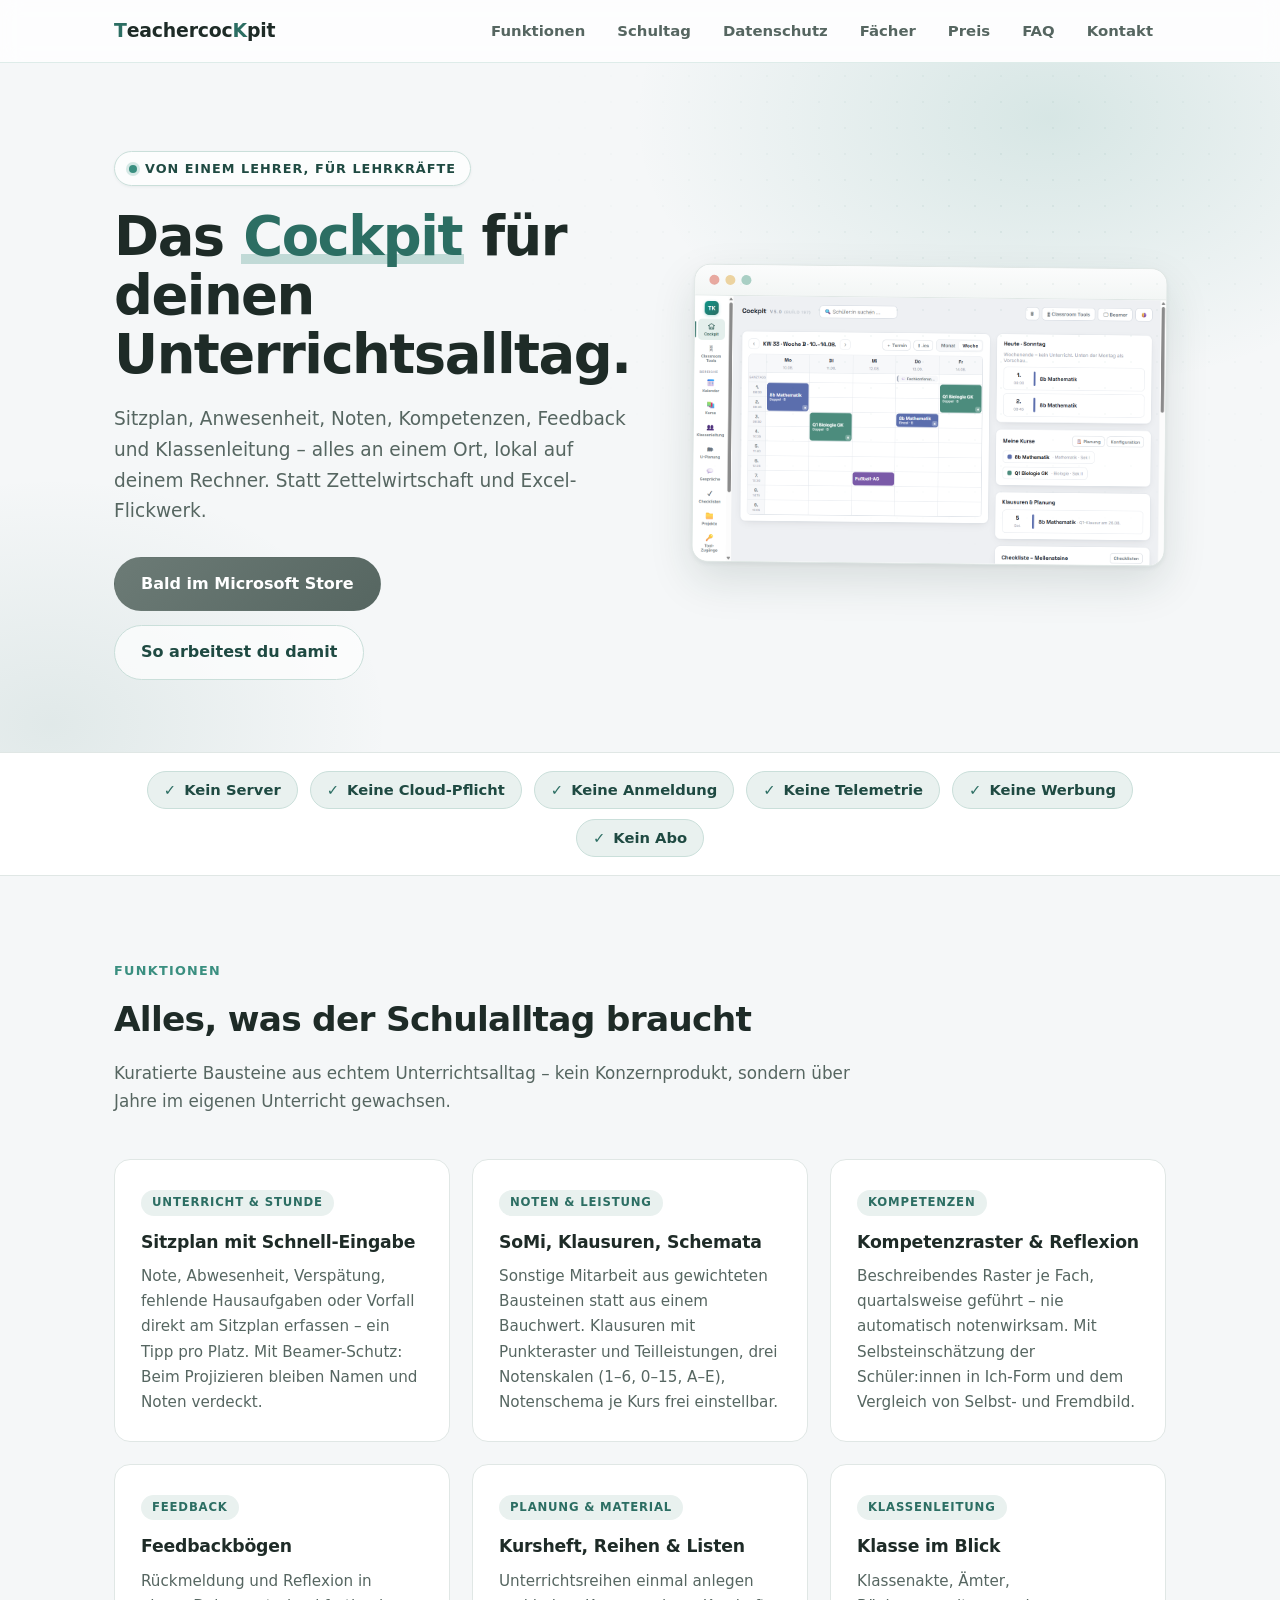
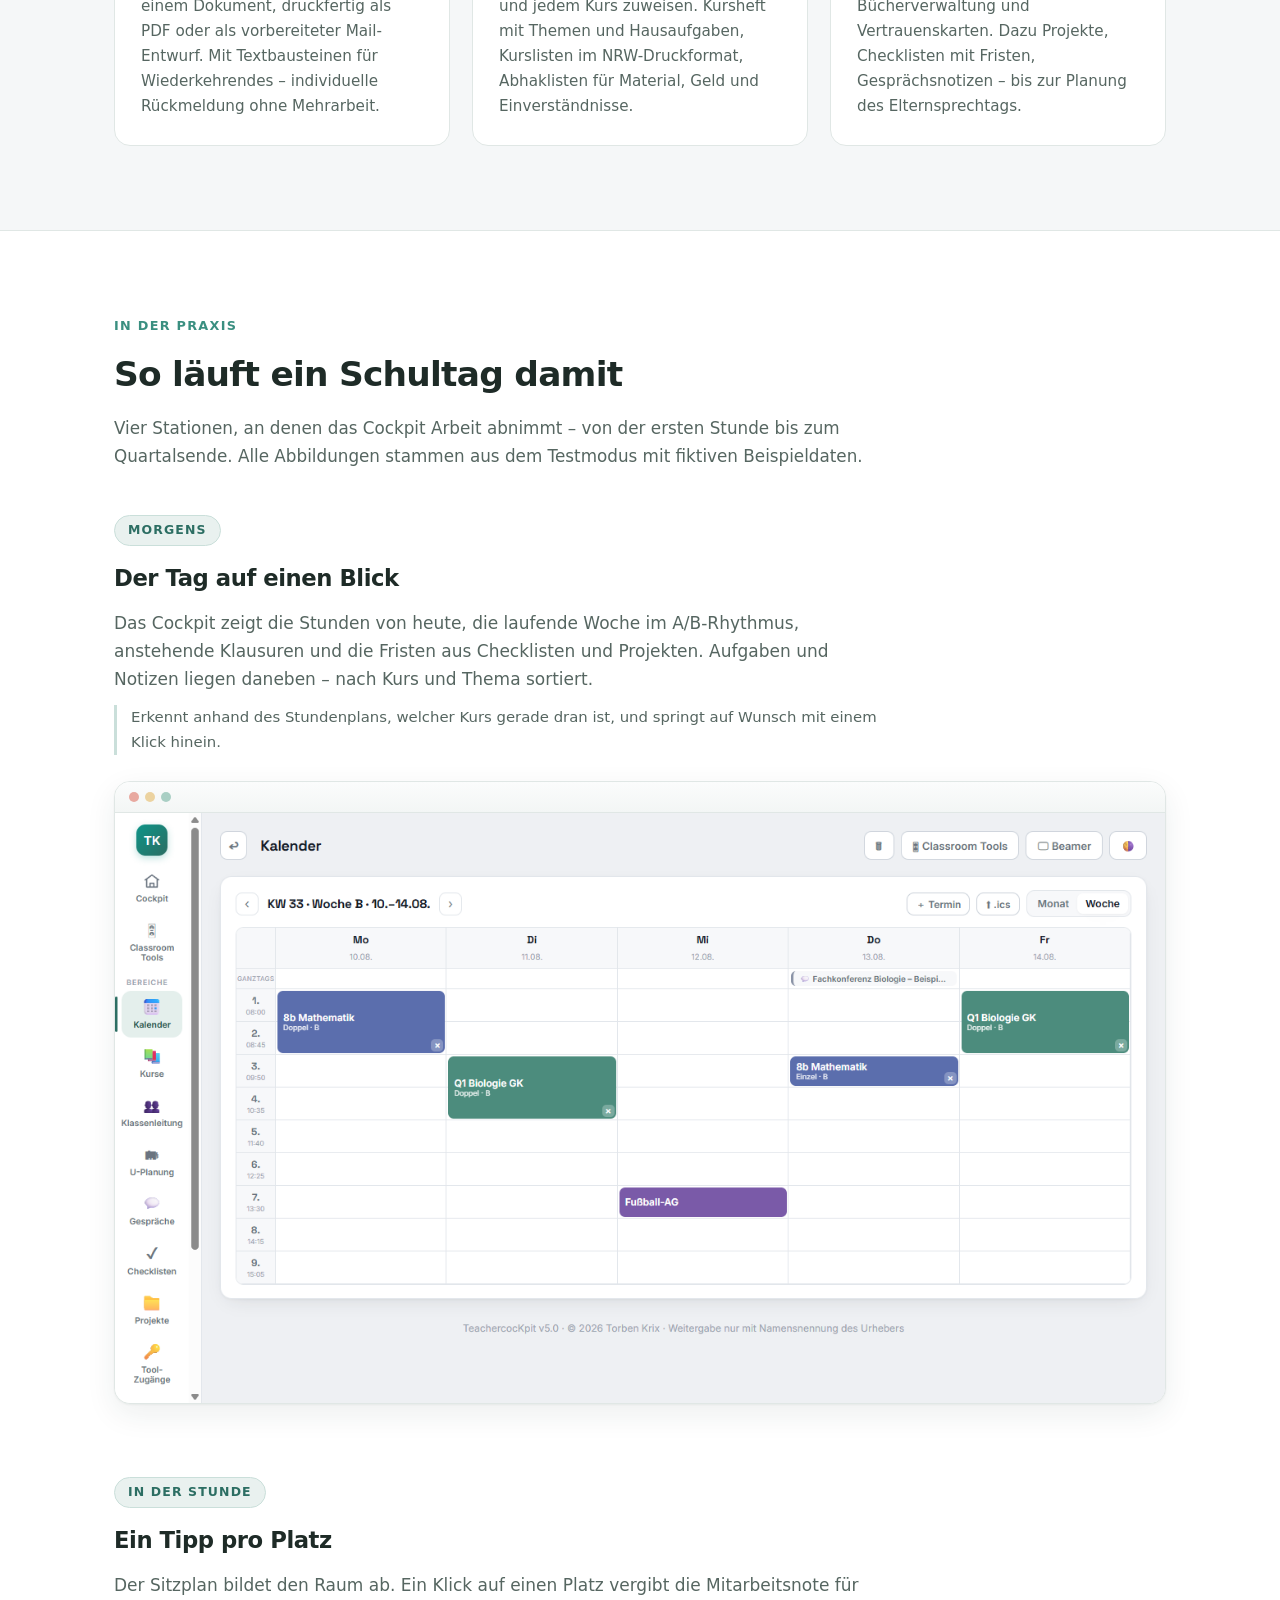
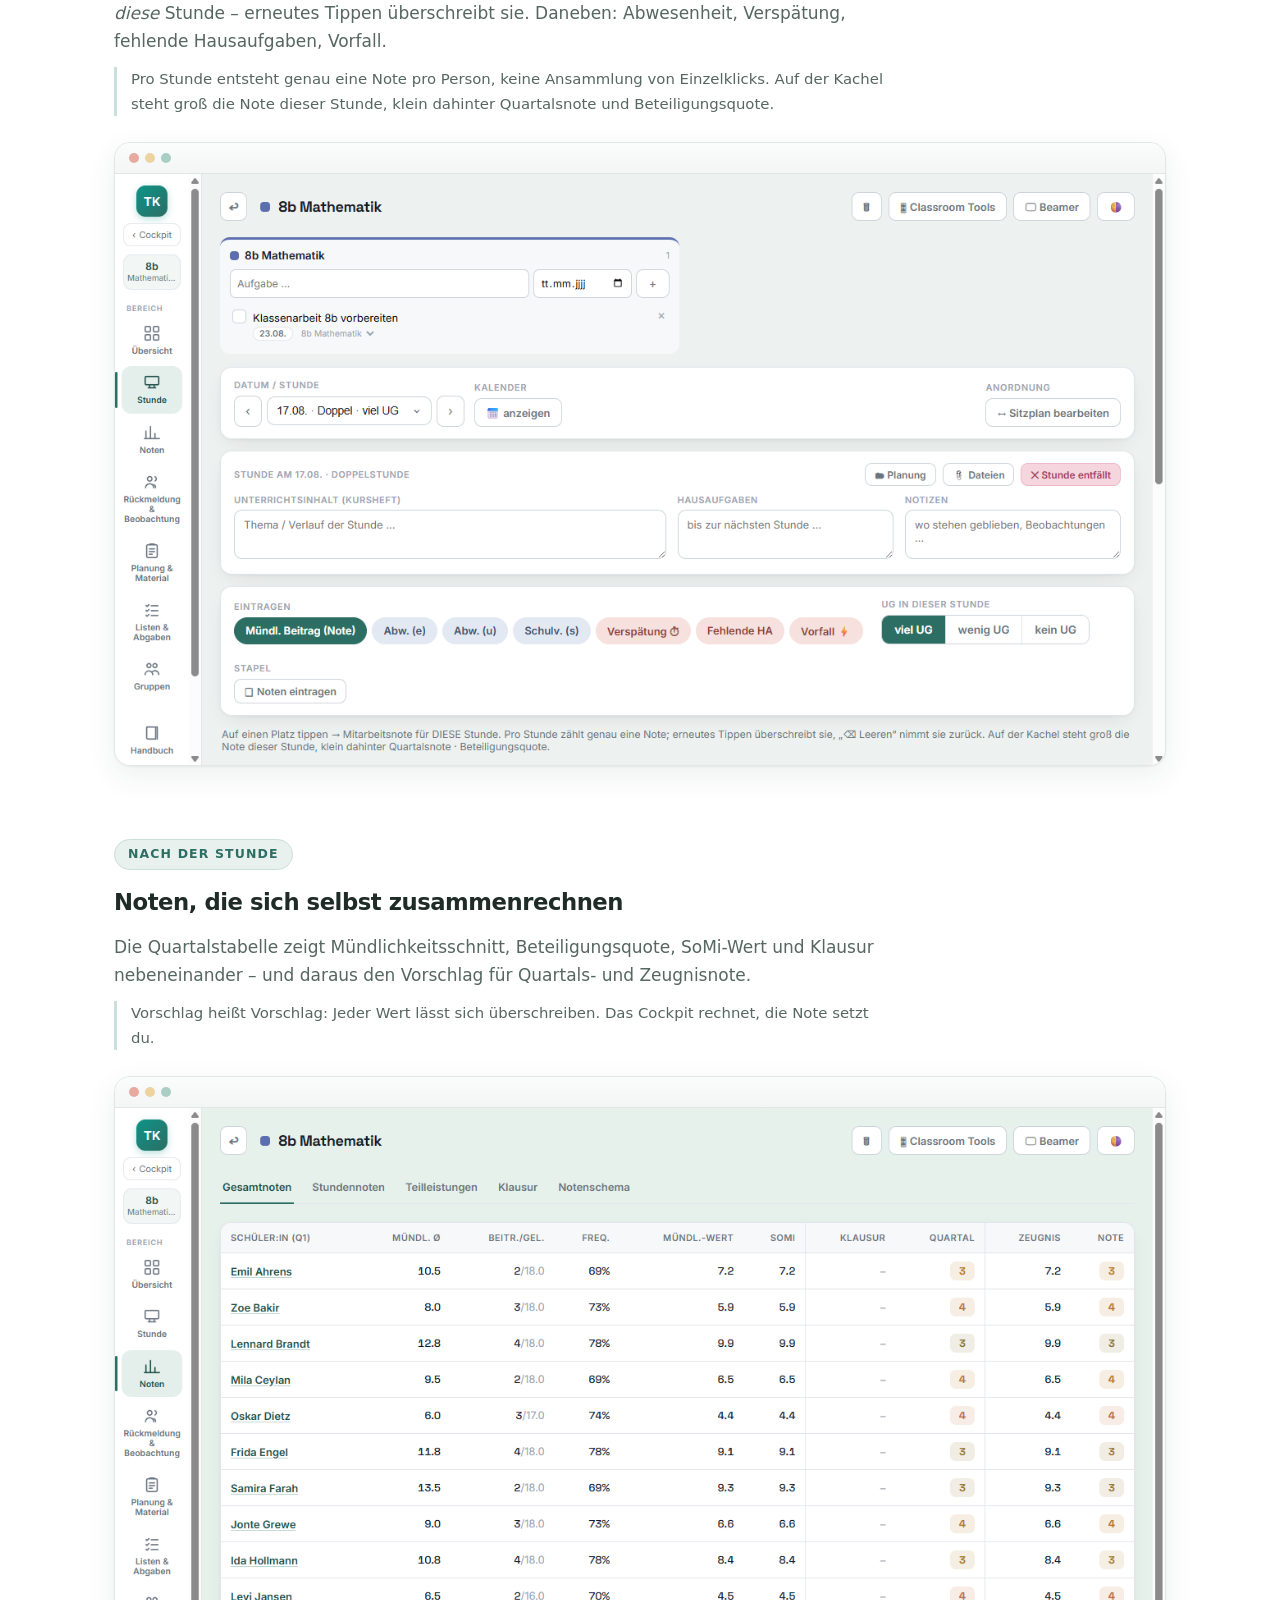
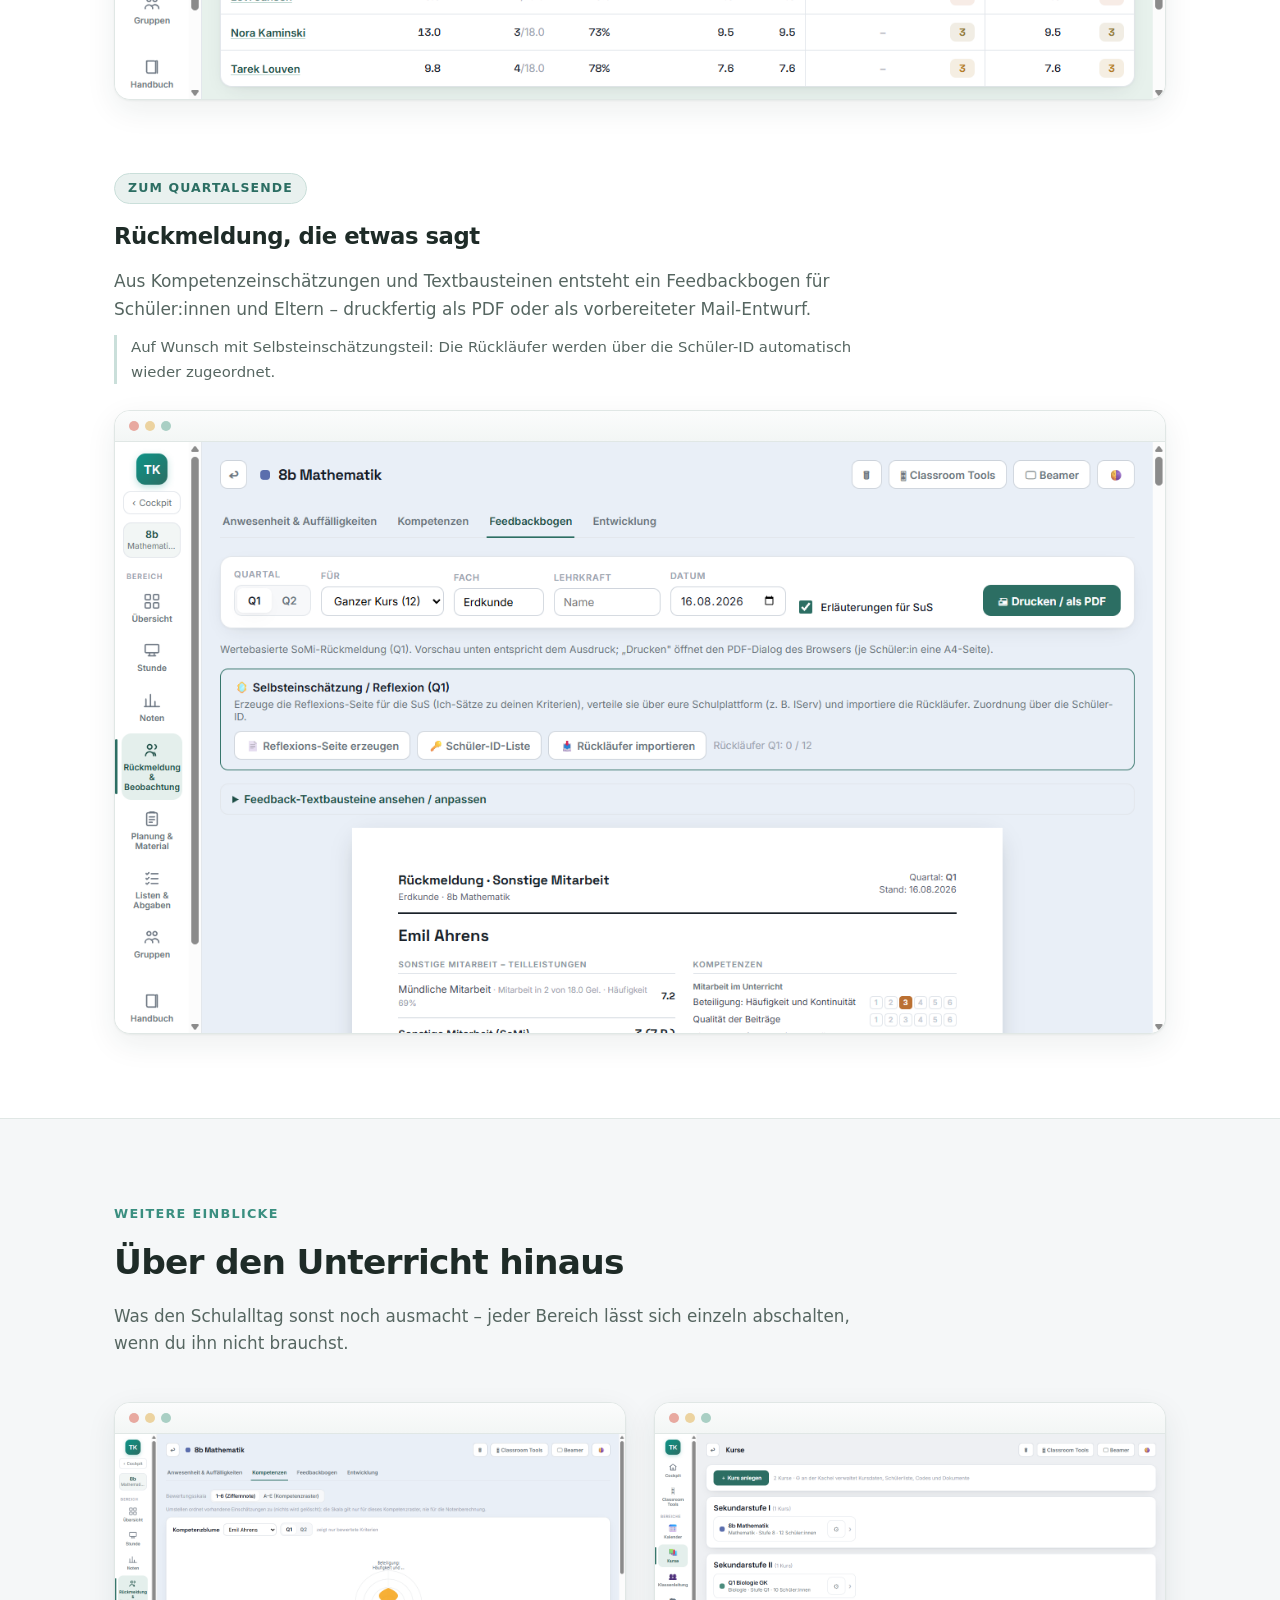
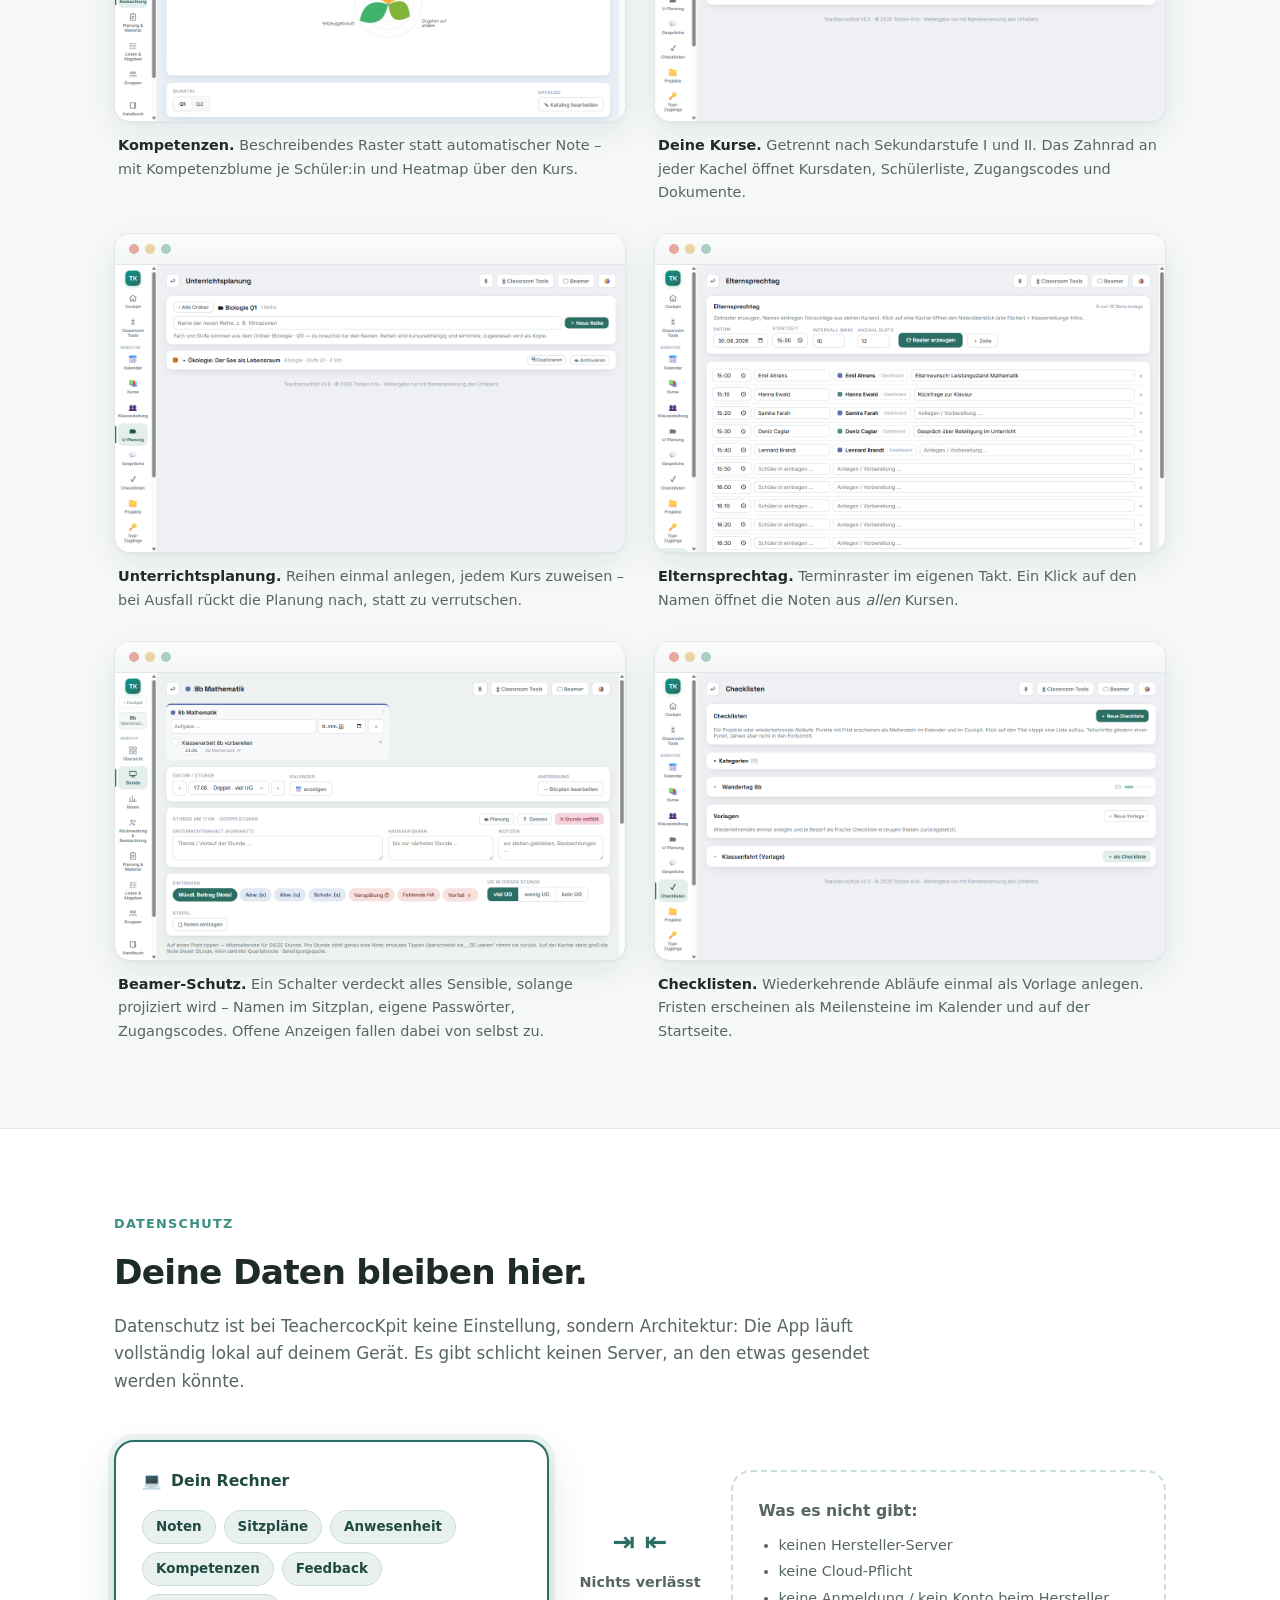
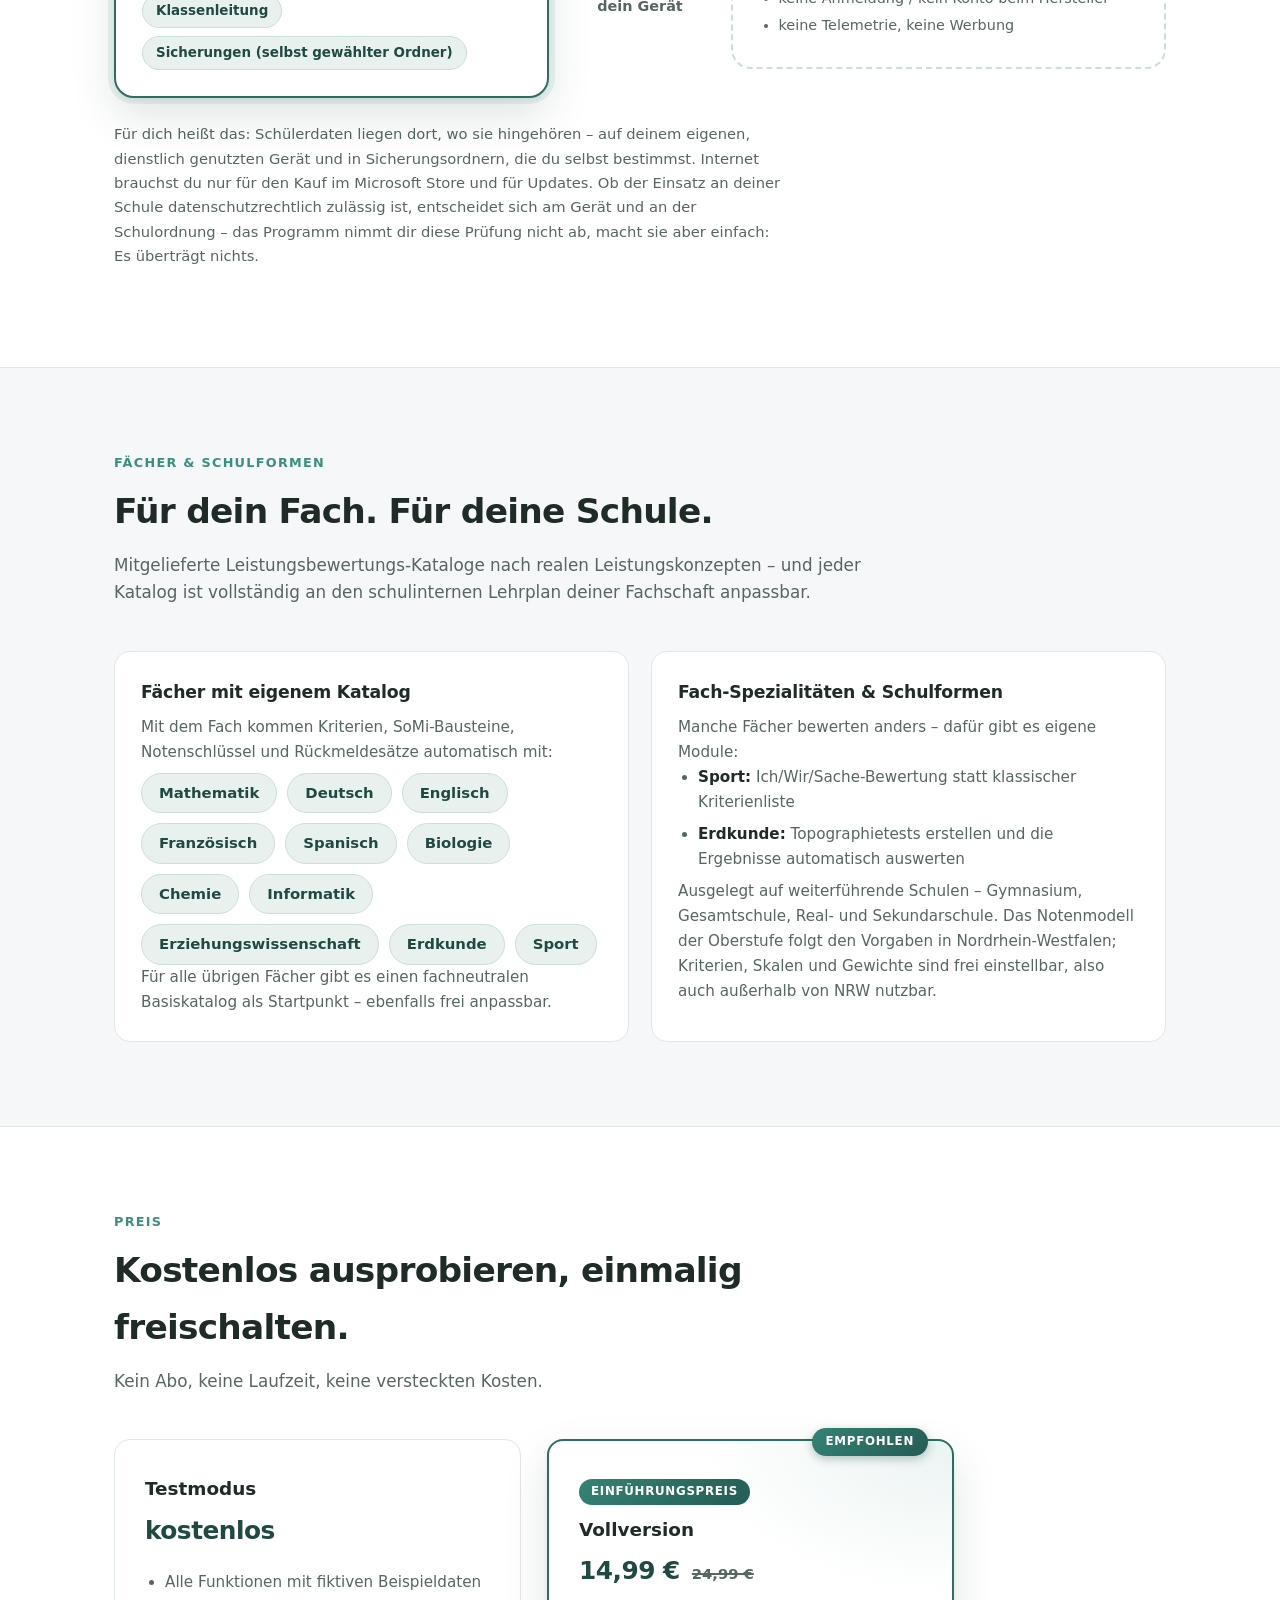
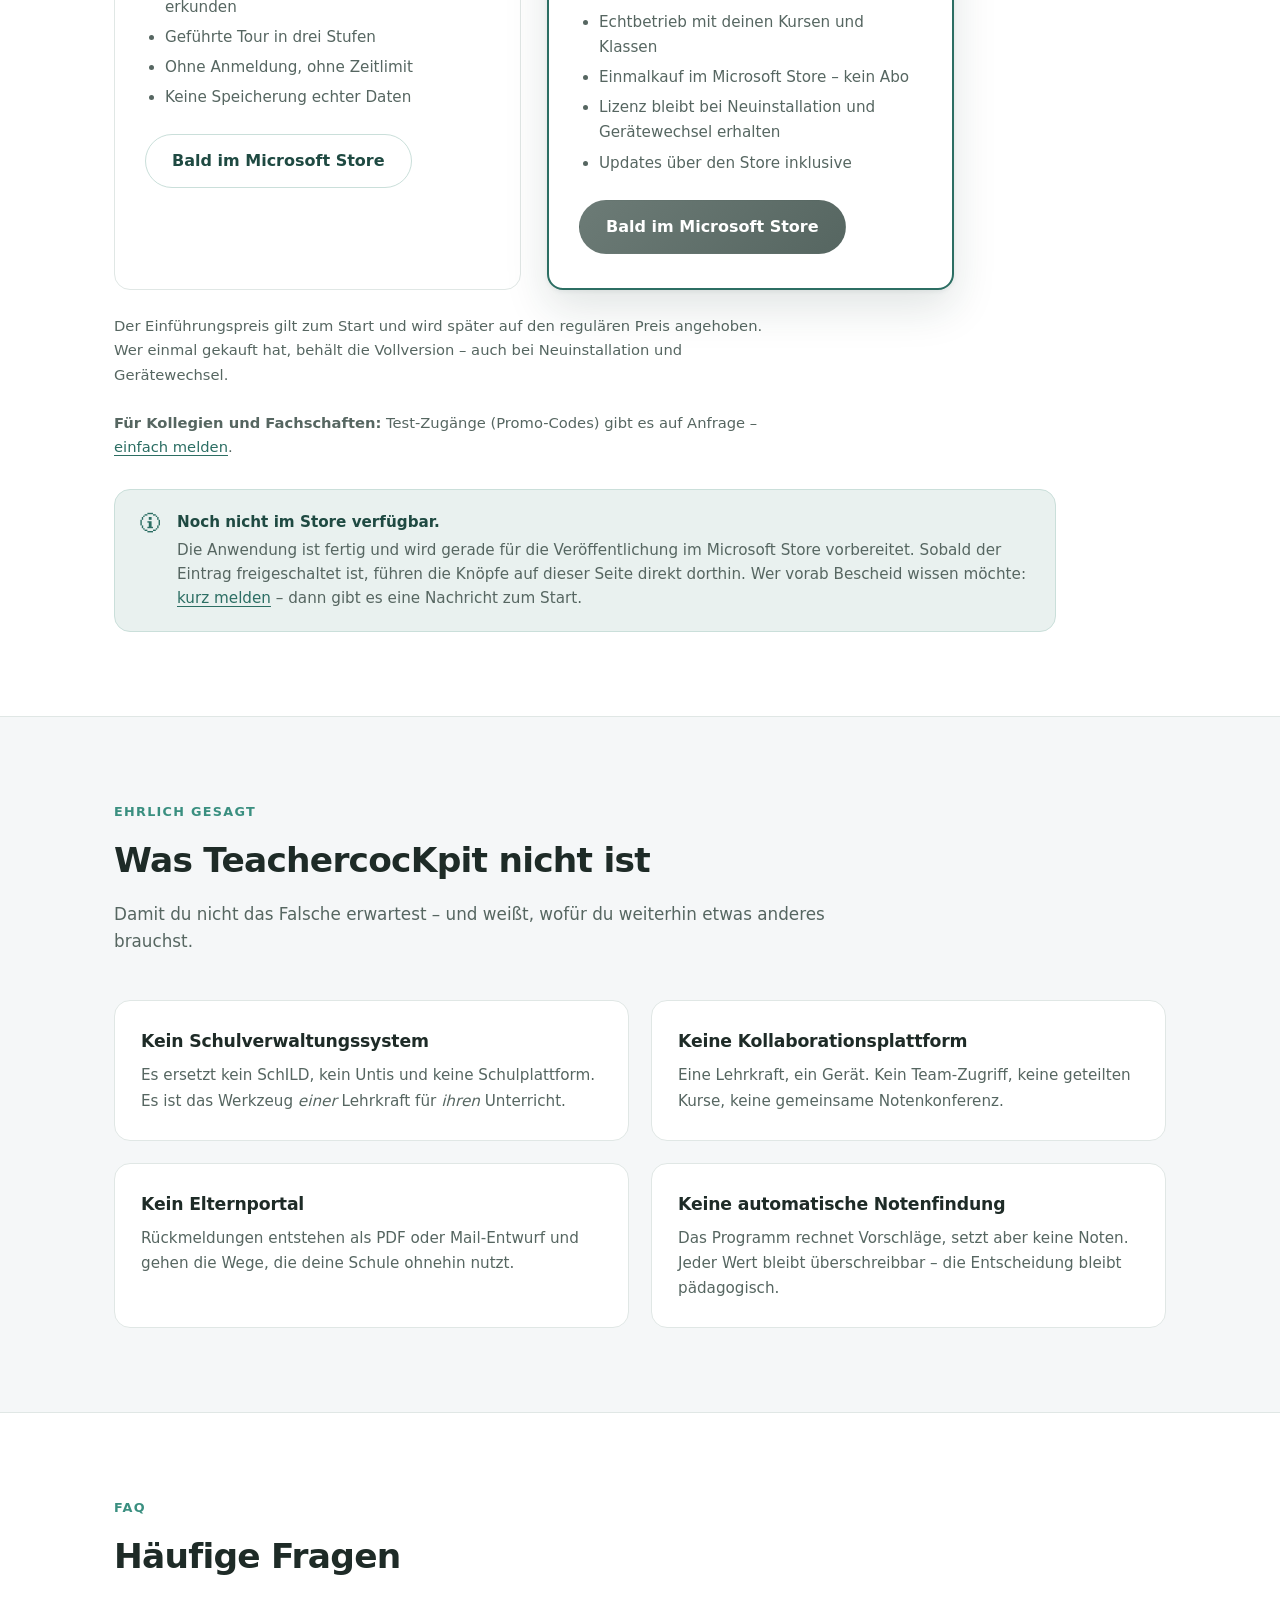
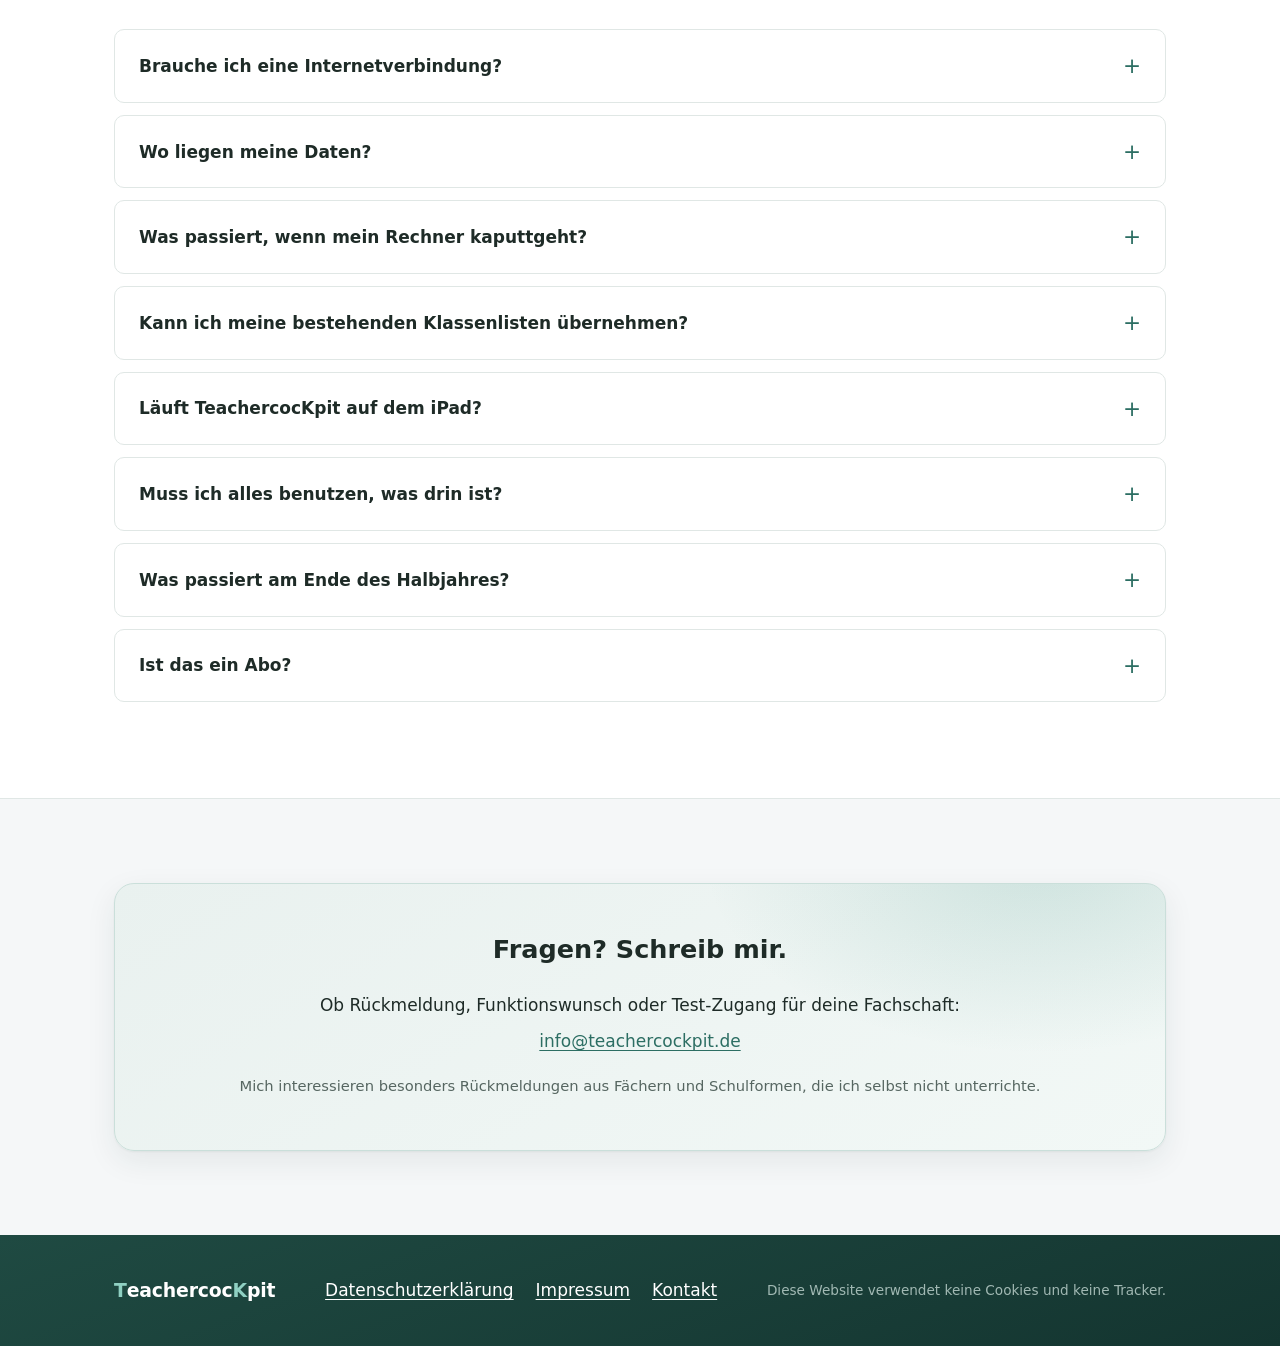
==== index.html @ 726a836b "Add files via upload" ====
<!DOCTYPE html>
<html lang="de">
<head>
<meta charset="UTF-8">
<meta name="viewport" content="width=device-width, initial-scale=1.0">
<title>TeachercocKpit – Das Cockpit für deinen Unterrichtsalltag</title>
<meta name="description" content="TeachercocKpit ist die lokale Desktop-App für Lehrkräfte: Sitzplan, Noten, Kompetenzen, Feedback und Klassenleitung an einem Ort. Kein Server, keine Cloud-Pflicht, kein Abo.">
<link rel="stylesheet" href="style.css">
</head>
<body>

<header class="site-header">
  <div class="wrap">
    <a class="wordmark" href="index.html"><span class="tk">T</span>eachercoc<span class="tk">K</span>pit</a>
    <nav class="site-nav" aria-label="Hauptnavigation">
      <a href="#funktionen">Funktionen</a>
      <a href="#schultag">Schultag</a>
      <a href="#datenschutz">Datenschutz</a>
      <a href="#faecher">Fächer</a>
      <a href="#preis">Preis</a>
      <a href="#faq">FAQ</a>
      <a href="#kontakt">Kontakt</a>
    </nav>
  </div>
</header>

<main>

  <!-- ============================ HERO ============================ -->
  <section class="hero">
    <div class="wrap">
      <div>
        <span class="eyebrow">Von einem Lehrer, für Lehrkräfte</span>
        <h1>Das <span class="accent">Cockpit</span> für deinen Unterrichtsalltag.</h1>
        <p class="lead">Sitzplan, Anwesenheit, Noten, Kompetenzen, Feedback und Klassenleitung – alles an einem Ort, lokal auf deinem Rechner. Statt Zettelwirtschaft und Excel-Flickwerk.</p>
        <div class="hero-actions">
          <a class="btn btn-primary is-pending" data-store href="#">Bald im Microsoft Store</a>
          <a class="btn btn-secondary" href="#schultag">So arbeitest du damit</a>
        </div>
      </div>
      <div class="window">
        <div class="window-bar"><i></i><i></i><i></i></div>
        <a class="zoomable" href="screenshots/01_cockpit.png" title="Vergroessern"><img src="screenshots/01_cockpit.png" alt="Das Cockpit: Wochenstundenplan, die heutigen Stunden, eigene Kurse, anstehende Klausuren und Aufgaben auf einer Startseite." loading="eager" width="1280" height="720"></a>
      </div>
    </div>
  </section>

  <!-- ======================= VERTRAUENSBAND ======================= -->
  <div class="trust">
    <div class="wrap">
      <ul>
        <li>Kein Server</li>
        <li>Keine Cloud-Pflicht</li>
        <li>Keine Anmeldung</li>
        <li>Keine Telemetrie</li>
        <li>Keine Werbung</li>
        <li>Kein Abo</li>
      </ul>
    </div>
  </div>

  <!-- ========================= FUNKTIONEN ========================= -->
  <section id="funktionen">
    <div class="wrap">
      <div class="section-head">
        <span class="section-eyebrow">Funktionen</span>
        <h2>Alles, was der Schulalltag braucht</h2>
        <p>Kuratierte Bausteine aus echtem Unterrichtsalltag – kein Konzernprodukt, sondern über Jahre im eigenen Unterricht gewachsen.</p>
      </div>
      <div class="grid cols-3">
        <div class="card">
          <span class="tag">Unterricht &amp; Stunde</span>
          <h3>Sitzplan mit Schnell-Eingabe</h3>
          <p>Note, Abwesenheit, Verspätung, fehlende Hausaufgaben oder Vorfall direkt am Sitzplan erfassen – ein Tipp pro Platz. Mit Beamer-Schutz: Beim Projizieren bleiben Namen und Noten verdeckt.</p>
        </div>
        <div class="card">
          <span class="tag">Noten &amp; Leistung</span>
          <h3>SoMi, Klausuren, Schemata</h3>
          <p>Sonstige Mitarbeit aus gewichteten Bausteinen statt aus einem Bauchwert. Klausuren mit Punkteraster und Teilleistungen, drei Notenskalen (1–6, 0–15, A–E), Notenschema je Kurs frei einstellbar.</p>
        </div>
        <div class="card">
          <span class="tag">Kompetenzen</span>
          <h3>Kompetenzraster &amp; Reflexion</h3>
          <p>Beschreibendes Raster je Fach, quartalsweise geführt – nie automatisch notenwirksam. Mit Selbsteinschätzung der Schüler:innen in Ich-Form und dem Vergleich von Selbst- und Fremdbild.</p>
        </div>
        <div class="card">
          <span class="tag">Feedback</span>
          <h3>Feedbackbögen</h3>
          <p>Rückmeldung und Reflexion in einem Dokument, druckfertig als PDF oder als vorbereiteter Mail-Entwurf. Mit Textbausteinen für Wiederkehrendes – individuelle Rückmeldung ohne Mehrarbeit.</p>
        </div>
        <div class="card">
          <span class="tag">Planung &amp; Material</span>
          <h3>Kursheft, Reihen &amp; Listen</h3>
          <p>Unterrichtsreihen einmal anlegen und jedem Kurs zuweisen. Kursheft mit Themen und Hausaufgaben, Kurslisten im NRW-Druckformat, Abhaklisten für Material, Geld und Einverständnisse.</p>
        </div>
        <div class="card">
          <span class="tag">Klassenleitung</span>
          <h3>Klasse im Blick</h3>
          <p>Klassenakte, Ämter, Bücherverwaltung und Vertrauenskarten. Dazu Projekte, Checklisten mit Fristen, Gesprächsnotizen – bis zur Planung des Elternsprechtags.</p>
        </div>
      </div>
    </div>
  </section>

  <!-- ========================== SCHULTAG ========================== -->
  <section class="alt" id="schultag">
    <div class="wrap">
      <div class="section-head">
        <span class="section-eyebrow">In der Praxis</span>
        <h2>So läuft ein Schultag damit</h2>
        <p>Vier Stationen, an denen das Cockpit Arbeit abnimmt – von der ersten Stunde bis zum Quartalsende. Alle Abbildungen stammen aus dem Testmodus mit fiktiven Beispieldaten.</p>
      </div>

      <div class="steps">

        <div class="step">
          <div class="step-text">
            <span class="step-num">Morgens</span>
            <h3>Der Tag auf einen Blick</h3>
            <p>Das Cockpit zeigt die Stunden von heute, die laufende Woche im A/B-Rhythmus, anstehende Klausuren und die Fristen aus Checklisten und Projekten. Aufgaben und Notizen liegen daneben – nach Kurs und Thema sortiert.</p>
            <p class="step-note">Erkennt anhand des Stundenplans, welcher Kurs gerade dran ist, und springt auf Wunsch mit einem Klick hinein.</p>
          </div>
          <div class="window">
            <div class="window-bar"><i></i><i></i><i></i></div>
            <a class="zoomable" href="screenshots/02_kalender.png" title="Vergroessern"><img src="screenshots/02_kalender.png" alt="Kalenderansicht mit Wochenstundenplan, Terminen und Ganztags-Einträgen." loading="lazy" width="1280" height="720"></a>
          </div>
        </div>

        <div class="step">
          <div class="step-text">
            <span class="step-num">In der Stunde</span>
            <h3>Ein Tipp pro Platz</h3>
            <p>Der Sitzplan bildet den Raum ab. Ein Klick auf einen Platz vergibt die Mitarbeitsnote für <em>diese</em> Stunde – erneutes Tippen überschreibt sie. Daneben: Abwesenheit, Verspätung, fehlende Hausaufgaben, Vorfall.</p>
            <p class="step-note">Pro Stunde entsteht genau eine Note pro Person, keine Ansammlung von Einzelklicks. Auf der Kachel steht groß die Note dieser Stunde, klein dahinter Quartalsnote und Beteiligungsquote.</p>
          </div>
          <div class="window">
            <div class="window-bar"><i></i><i></i><i></i></div>
            <a class="zoomable" href="screenshots/11_kurs_sitzplan.png" title="Vergroessern"><img src="screenshots/11_kurs_sitzplan.png" alt="Sitzplan eines Kurses mit Schülerkacheln, Eingabeleiste für Note, Abwesenheit und Verspätung sowie Feldern für Unterrichtsinhalt und Hausaufgaben." loading="lazy" width="1280" height="720"></a>
          </div>
        </div>

        <div class="step">
          <div class="step-text">
            <span class="step-num">Nach der Stunde</span>
            <h3>Noten, die sich selbst zusammenrechnen</h3>
            <p>Die Quartalstabelle zeigt Mündlichkeitsschnitt, Beteiligungsquote, SoMi-Wert und Klausur nebeneinander – und daraus den Vorschlag für Quartals- und Zeugnisnote.</p>
            <p class="step-note">Vorschlag heißt Vorschlag: Jeder Wert lässt sich überschreiben. Das Cockpit rechnet, die Note setzt du.</p>
          </div>
          <div class="window">
            <div class="window-bar"><i></i><i></i><i></i></div>
            <a class="zoomable" href="screenshots/13_kurs_noten.png" title="Vergroessern"><img src="screenshots/13_kurs_noten.png" alt="Notentabelle eines Kurses mit Spalten für mündlichen Schnitt, Beiträge, Frequenz, SoMi-Wert, Klausur, Quartals- und Zeugnisnote." loading="lazy" width="1280" height="720"></a>
          </div>
        </div>

        <div class="step">
          <div class="step-text">
            <span class="step-num">Zum Quartalsende</span>
            <h3>Rückmeldung, die etwas sagt</h3>
            <p>Aus Kompetenzeinschätzungen und Textbausteinen entsteht ein Feedbackbogen für Schüler:innen und Eltern – druckfertig als PDF oder als vorbereiteter Mail-Entwurf.</p>
            <p class="step-note">Auf Wunsch mit Selbsteinschätzungsteil: Die Rückläufer werden über die Schüler-ID automatisch wieder zugeordnet.</p>
          </div>
          <div class="window">
            <div class="window-bar"><i></i><i></i><i></i></div>
            <a class="zoomable" href="screenshots/18_feedbackbogen.png" title="Vergroessern"><img src="screenshots/18_feedbackbogen.png" alt="Feedbackbogen mit Rückmeldetext, Kompetenzeinschätzung und Reflexionsteil." loading="lazy" width="1280" height="720"></a>
          </div>
        </div>

      </div>
    </div>
  </section>

  <!-- ========================= EINBLICKE ========================== -->
  <section id="einblicke">
    <div class="wrap">
      <div class="section-head">
        <span class="section-eyebrow">Weitere Einblicke</span>
        <h2>Über den Unterricht hinaus</h2>
        <p>Was den Schulalltag sonst noch ausmacht – jeder Bereich lässt sich einzeln abschalten, wenn du ihn nicht brauchst.</p>
      </div>
      <div class="shots">
        <figure>
          <div class="window">
            <div class="window-bar"><i></i><i></i><i></i></div>
            <a class="zoomable" href="screenshots/17_kompetenzen.png" title="Vergroessern"><img src="screenshots/17_kompetenzen.png" alt="Kompetenzraster mit Kompetenzblume und farbiger Übersicht der Einschätzungen je Kriterium." loading="lazy" width="1280" height="720"></a>
          </div>
          <figcaption><strong>Kompetenzen.</strong> Beschreibendes Raster statt automatischer Note – mit Kompetenzblume je Schüler:in und Heatmap über den Kurs.</figcaption>
        </figure>
        <figure>
          <div class="window">
            <div class="window-bar"><i></i><i></i><i></i></div>
            <a class="zoomable" href="screenshots/03_kurse.png" title="Vergroessern"><img src="screenshots/03_kurse.png" alt="Kursübersicht, getrennt nach Sekundarstufe I und II, mit Fach, Stufe und Schülerzahl je Kurs." loading="lazy" width="1280" height="720"></a>
          </div>
          <figcaption><strong>Deine Kurse.</strong> Getrennt nach Sekundarstufe I und II. Das Zahnrad an jeder Kachel öffnet Kursdaten, Schülerliste, Zugangscodes und Dokumente.</figcaption>
        </figure>
        <figure>
          <div class="window">
            <div class="window-bar"><i></i><i></i><i></i></div>
            <a class="zoomable" href="screenshots/25_uplanung_offen.png" title="Vergroessern"><img src="screenshots/25_uplanung_offen.png" alt="Geöffneter Planungsordner mit der Unterrichtsreihe „Ökologie: Der See als Lebensraum“, Fach, Stufe und Stundenzahl." loading="lazy" width="1280" height="720"></a>
          </div>
          <figcaption><strong>Unterrichtsplanung.</strong> Reihen einmal anlegen, jedem Kurs zuweisen – bei Ausfall rückt die Planung nach, statt zu verrutschen.</figcaption>
        </figure>
        <figure>
          <div class="window">
            <div class="window-bar"><i></i><i></i><i></i></div>
            <a class="zoomable" href="screenshots/10_elternsprechtag.png" title="Vergroessern"><img src="screenshots/10_elternsprechtag.png" alt="Elternsprechtag mit Terminraster und belegten Zeitfenstern." loading="lazy" width="1280" height="720"></a>
          </div>
          <figcaption><strong>Elternsprechtag.</strong> Terminraster im eigenen Takt. Ein Klick auf den Namen öffnet die Noten aus <em>allen</em> Kursen.</figcaption>
        </figure>
        <figure>
          <div class="window">
            <div class="window-bar"><i></i><i></i><i></i></div>
            <a class="zoomable" href="screenshots/11_kurs_sitzplan.png" title="Vergroessern"><img src="screenshots/11_kurs_sitzplan.png" alt="Sitzplan mit Schuelerkacheln und der Eingabeleiste fuer Note, Abwesenheit und Verspaetung." loading="lazy" width="1280" height="720"></a>
          </div>
          <figcaption><strong>Beamer-Schutz.</strong> Ein Schalter verdeckt alles Sensible, solange projiziert wird – Namen im Sitzplan, eigene Passwörter, Zugangscodes. Offene Anzeigen fallen dabei von selbst zu.</figcaption>
        </figure>
        <figure>
          <div class="window">
            <div class="window-bar"><i></i><i></i><i></i></div>
            <a class="zoomable" href="screenshots/07_checklisten.png" title="Vergroessern"><img src="screenshots/07_checklisten.png" alt="Checklisten mit Aufgaben, Fristen und Fortschritt." loading="lazy" width="1280" height="720"></a>
          </div>
          <figcaption><strong>Checklisten.</strong> Wiederkehrende Abläufe einmal als Vorlage anlegen. Fristen erscheinen als Meilensteine im Kalender und auf der Startseite.</figcaption>
        </figure>
      </div>
    </div>
  </section>

  <!-- ========================= DATENSCHUTZ ======================== -->
  <section class="alt" id="datenschutz">
    <div class="wrap">
      <div class="section-head">
        <span class="section-eyebrow">Datenschutz</span>
        <h2>Deine Daten bleiben hier.</h2>
        <p>Datenschutz ist bei TeachercocKpit keine Einstellung, sondern Architektur: Die App läuft vollständig lokal auf deinem Gerät. Es gibt schlicht keinen Server, an den etwas gesendet werden könnte.</p>
      </div>
      <div class="local-diagram">
        <div class="device">
          <h4>Dein Rechner</h4>
          <div class="chips">
            <span class="chip">Noten</span>
            <span class="chip">Sitzpläne</span>
            <span class="chip">Anwesenheit</span>
            <span class="chip">Kompetenzen</span>
            <span class="chip">Feedback</span>
            <span class="chip">Klassenleitung</span>
            <span class="chip">Sicherungen (selbst gewählter Ordner)</span>
          </div>
        </div>
        <div class="no-flow" aria-hidden="true">
          <span class="barrier">⇥ ⇤</span>
          Nichts verlässt<br>dein Gerät
        </div>
        <div class="cloud-crossed">
          <h4>Was es nicht gibt:</h4>
          <ul>
            <li>keinen Hersteller-Server</li>
            <li>keine Cloud-Pflicht</li>
            <li>keine Anmeldung / kein Konto beim Hersteller</li>
            <li>keine Telemetrie, keine Werbung</li>
          </ul>
        </div>
      </div>
      <p class="note">Für dich heißt das: Schülerdaten liegen dort, wo sie hingehören – auf deinem eigenen, dienstlich genutzten Gerät und in Sicherungsordnern, die du selbst bestimmst. Internet brauchst du nur für den Kauf im Microsoft Store und für Updates. Ob der Einsatz an deiner Schule datenschutzrechtlich zulässig ist, entscheidet sich am Gerät und an der Schulordnung – das Programm nimmt dir diese Prüfung nicht ab, macht sie aber einfach: Es überträgt nichts.</p>
    </div>
  </section>

  <!-- ===================== FÄCHER & SCHULFORMEN =================== -->
  <section id="faecher">
    <div class="wrap">
      <div class="section-head">
        <span class="section-eyebrow">Fächer &amp; Schulformen</span>
        <h2>Für dein Fach. Für deine Schule.</h2>
        <p>Mitgelieferte Leistungsbewertungs-Kataloge nach realen Leistungskonzepten – und jeder Katalog ist vollständig an den schulinternen Lehrplan deiner Fachschaft anpassbar.</p>
      </div>
      <div class="grid cols-2">
        <div class="card">
          <h3>Fächer mit eigenem Katalog</h3>
          <p>Mit dem Fach kommen Kriterien, SoMi-Bausteine, Notenschlüssel und Rückmeldesätze automatisch mit:</p>
          <div class="subject-chips">
            <span class="chip">Mathematik</span>
            <span class="chip">Deutsch</span>
            <span class="chip">Englisch</span>
            <span class="chip">Französisch</span>
            <span class="chip">Spanisch</span>
            <span class="chip">Biologie</span>
            <span class="chip">Chemie</span>
            <span class="chip">Informatik</span>
            <span class="chip">Erziehungswissenschaft</span>
            <span class="chip">Erdkunde</span>
            <span class="chip">Sport</span>
          </div>
          <p class="card-note">Für alle übrigen Fächer gibt es einen fachneutralen Basiskatalog als Startpunkt – ebenfalls frei anpassbar.</p>
        </div>
        <div class="card">
          <h3>Fach-Spezialitäten &amp; Schulformen</h3>
          <p>Manche Fächer bewerten anders – dafür gibt es eigene Module:</p>
          <ul class="plain-list">
            <li><strong>Sport:</strong> Ich/Wir/Sache-Bewertung statt klassischer Kriterienliste</li>
            <li><strong>Erdkunde:</strong> Topographietests erstellen und die Ergebnisse automatisch auswerten</li>
          </ul>
          <p class="card-note">Ausgelegt auf weiterführende Schulen – Gymnasium, Gesamtschule, Real- und Sekundarschule. Das Notenmodell der Oberstufe folgt den Vorgaben in Nordrhein-Westfalen; Kriterien, Skalen und Gewichte sind frei einstellbar, also auch außerhalb von NRW nutzbar.</p>
        </div>
      </div>
    </div>
  </section>

  <!-- ============================ PREIS =========================== -->
  <section class="alt" id="preis">
    <div class="wrap">
      <div class="section-head">
        <span class="section-eyebrow">Preis</span>
        <h2>Kostenlos ausprobieren, einmalig freischalten.</h2>
        <p>Kein Abo, keine Laufzeit, keine versteckten Kosten.</p>
      </div>
      <div class="price-cards">
        <div class="price-card">
          <h3>Testmodus</h3>
          <div class="amount">kostenlos</div>
          <ul>
            <li>Alle Funktionen mit fiktiven Beispieldaten erkunden</li>
            <li>Geführte Tour in drei Stufen</li>
            <li>Ohne Anmeldung, ohne Zeitlimit</li>
            <li>Keine Speicherung echter Daten</li>
          </ul>
          <a class="btn btn-secondary is-pending" data-store href="#">Bald im Microsoft Store</a>
        </div>
        <div class="price-card featured">
          <span class="ribbon">Empfohlen</span>
          <span class="intro-badge" data-intro-note>Einführungspreis</span>
          <h3>Vollversion</h3>
          <div class="amount" data-price>einmalig, fairer Preis</div>
          <ul>
            <li>Echtbetrieb mit deinen Kursen und Klassen</li>
            <li>Einmalkauf im Microsoft Store – kein Abo</li>
            <li>Lizenz bleibt bei Neuinstallation und Gerätewechsel erhalten</li>
            <li>Updates über den Store inklusive</li>
          </ul>
          <a class="btn btn-primary is-pending" data-store href="#">Bald im Microsoft Store</a>
        </div>
      </div>
      <p class="note" data-intro-note>Der Einführungspreis gilt zum Start und wird später auf den regulären Preis angehoben. Wer einmal gekauft hat, behält die Vollversion – auch bei Neuinstallation und Gerätewechsel.</p>
      <p class="note"><strong>Für Kollegien und Fachschaften:</strong> Test-Zugänge (Promo-Codes) gibt es auf Anfrage – <a href="#kontakt">einfach melden</a>.</p>

      <!-- Store-Status: solange storeUrl in config.js leer ist, steht hier der
           Hinweis. Sobald der Link eingetragen wird, blendet config.js diesen
           Kasten aus und schaltet alle Buttons scharf. -->
      <div class="store-status" data-store-pending>
        <div class="store-status-icon" aria-hidden="true">🛈</div>
        <div>
          <strong>Noch nicht im Store verfügbar.</strong>
          Die Anwendung ist fertig und wird gerade für die Veröffentlichung im Microsoft Store vorbereitet.
          Sobald der Eintrag freigeschaltet ist, führen die Knöpfe auf dieser Seite direkt dorthin.
          Wer vorab Bescheid wissen möchte: <a href="#kontakt">kurz melden</a> – dann gibt es eine Nachricht zum Start.
        </div>
      </div>
    </div>
  </section>

  <!-- ========================== ABGRENZUNG ======================== -->
  <section id="abgrenzung">
    <div class="wrap">
      <div class="section-head">
        <span class="section-eyebrow">Ehrlich gesagt</span>
        <h2>Was TeachercocKpit nicht ist</h2>
        <p>Damit du nicht das Falsche erwartest – und weißt, wofür du weiterhin etwas anderes brauchst.</p>
      </div>
      <div class="grid cols-2">
        <div class="card plain">
          <h3>Kein Schulverwaltungssystem</h3>
          <p>Es ersetzt kein SchILD, kein Untis und keine Schulplattform. Es ist das Werkzeug <em>einer</em> Lehrkraft für <em>ihren</em> Unterricht.</p>
        </div>
        <div class="card plain">
          <h3>Keine Kollaborationsplattform</h3>
          <p>Eine Lehrkraft, ein Gerät. Kein Team-Zugriff, keine geteilten Kurse, keine gemeinsame Notenkonferenz.</p>
        </div>
        <div class="card plain">
          <h3>Kein Elternportal</h3>
          <p>Rückmeldungen entstehen als PDF oder Mail-Entwurf und gehen die Wege, die deine Schule ohnehin nutzt.</p>
        </div>
        <div class="card plain">
          <h3>Keine automatische Notenfindung</h3>
          <p>Das Programm rechnet Vorschläge, setzt aber keine Noten. Jeder Wert bleibt überschreibbar – die Entscheidung bleibt pädagogisch.</p>
        </div>
      </div>
    </div>
  </section>

  <!-- ============================= FAQ ============================ -->
  <section class="alt faq" id="faq">
    <div class="wrap">
      <div class="section-head">
        <span class="section-eyebrow">FAQ</span>
        <h2>Häufige Fragen</h2>
      </div>
      <details>
        <summary>Brauche ich eine Internetverbindung?</summary>
        <p>Nein. Die App läuft vollständig offline. Internet brauchst du nur für den Kauf im Microsoft Store und für Updates.</p>
      </details>
      <details>
        <summary>Wo liegen meine Daten?</summary>
        <p>Ausschließlich lokal auf deinem Rechner – in einer Datei, deren Speicherort du selbst wählst, und in Sicherungsordnern, die du selbst festlegst. Es gibt keinen Hersteller-Server und keine Cloud-Pflicht. Wenn du den Datenordner in einen synchronisierten Ordner legst, hast du deine Daten auf mehreren Geräten – aber das entscheidest du, nicht das Programm.</p>
      </details>
      <details>
        <summary>Was passiert, wenn mein Rechner kaputtgeht?</summary>
        <p>Dafür gibt es die Vollsicherung: eine einzige Datei mit dem kompletten Datenbestand, die du auf ein neues Gerät mitnimmst und dort einliest. Das Cockpit erinnert dich wöchentlich daran, wenn länger keine Sicherung entstanden ist.</p>
      </details>
      <details>
        <summary>Kann ich meine bestehenden Klassenlisten übernehmen?</summary>
        <p>Ja. Schülerlisten lassen sich als CSV-Datei importieren – mit freier Spaltenzuordnung, weil jede Schule ihre Listen anders exportiert. Vor- und Nachname werden getrennt eingelesen.</p>
      </details>
      <details>
        <summary>Läuft TeachercocKpit auf dem iPad?</summary>
        <p>Die Desktop-App gibt es für Windows über den Microsoft Store. Zusätzlich existiert eine Browser-Variante, die sich auch auf einem iPad nutzen lässt – mit Einschränkungen bei der Dateiablage, weil Browser dort weniger dürfen.</p>
      </details>
      <details>
        <summary>Muss ich alles benutzen, was drin ist?</summary>
        <p>Nein. Klassenleitung, Projekte, Gespräche, Checklisten, Elternsprechtag und weitere Bereiche lassen sich einzeln abschalten und verschwinden dann aus der Navigation. Abschalten blendet nur aus – deine Daten bleiben erhalten, falls du es dir anders überlegst.</p>
      </details>
      <details>
        <summary>Was passiert am Ende des Halbjahres?</summary>
        <p>Der Halbjahresabschluss archiviert den kompletten Notenstand und leert den Kurs für das neue Halbjahr – Schülerliste, Notenschema und Planung bleiben stehen. Zum Schuljahresende rückt zusätzlich die Jahrgangsstufe weiter. Für neu zusammengesetzte Kurse gibt es einen Übertrag, der die Schüler:innen mitnimmt und die Noten zurücklässt.</p>
      </details>
      <details>
        <summary>Ist das ein Abo?</summary>
        <p>Nein. Der Testmodus ist kostenlos, die Vollversion ist ein einmaliger Kauf. Die Lizenz hängt an deinem Microsoft-Konto und übersteht Neuinstallation und Gerätewechsel.</p>
      </details>
    </div>
  </section>

  <!-- =========================== KONTAKT ========================== -->
  <section id="kontakt">
    <div class="wrap">
      <div class="contact-box">
        <h2 style="margin-top:0">Fragen? Schreib mir.</h2>
        <p>Ob Rückmeldung, Funktionswunsch oder Test-Zugang für deine Fachschaft:</p>
        <p><a data-mail href="#">kontakt@BEISPIEL.de (Platzhalter)</a></p>
        <p class="contact-note">Mich interessieren besonders Rückmeldungen aus Fächern und Schulformen, die ich selbst nicht unterrichte.</p>
      </div>
    </div>
  </section>

</main>

<!-- Lightbox: wird von den .zoomable-Links befüllt (Aufbau siehe Skript unten) -->
<div class="lightbox" id="lightbox" role="dialog" aria-modal="true" aria-label="Bildansicht" hidden>
  <button class="lightbox-close" type="button" aria-label="Schließen">✕</button>
  <figure style="margin:0;display:grid;place-items:center">
    <img alt="">
    <figcaption></figcaption>
  </figure>
  <div class="lightbox-hint">Klick daneben oder Esc schließt · ← → blättert</div>
</div>

<footer class="site-footer">
  <div class="wrap">
    <span class="wordmark"><span class="tk">T</span>eachercoc<span class="tk">K</span>pit</span>
    <nav aria-label="Rechtliches">
      <a href="datenschutz.html">Datenschutzerklärung</a>
      <a href="impressum.html">Impressum</a>
      <a href="#kontakt">Kontakt</a>
    </nav>
    <small>Diese Website verwendet keine Cookies und keine Tracker.</small>
  </div>
</footer>

<script src="config.js"></script>
<script>
/* Das Einblenden erledigt jetzt eine reine CSS-Animation (style.css) — sie braucht kein
   JavaScript und kann deshalb nicht steckenbleiben. Der frühere IntersectionObserver hat
   auf der veröffentlichten Seite genau das getan und die Screenshots unsichtbar gelassen. */

/* Lightbox — ohne Fremdbibliothek.
   Warum überhaupt: Die Seite ist auf 1100 px Inhaltsbreite begrenzt; ein Screenshot
   wird auf einem großen Monitor deshalb NICHT größer. Gemessen landet die 13-px-Schrift
   der App in der Galerie bei rund 5 px. Im Overlay füllt das Bild die Fensterhöhe. */
(function () {
  var box = document.getElementById("lightbox");
  if (!box) return;
  var img = box.querySelector("img");
  var cap = box.querySelector("figcaption");
  var zu = box.querySelector(".lightbox-close");
  var links = [].slice.call(document.querySelectorAll("a.zoomable"));
  if (!links.length) return;
  var aktuell = -1, vorher = null;

  function text(a) {
    var f = a.closest("figure");
    var c = f && f.querySelector("figcaption");
    if (c) return c.textContent.trim();
    var i = a.querySelector("img");
    return i ? i.getAttribute("alt") || "" : "";
  }
  function zeige(i) {
    aktuell = (i + links.length) % links.length;
    var a = links[aktuell];
    img.src = a.getAttribute("href");
    img.alt = a.querySelector("img") ? a.querySelector("img").alt : "";
    cap.textContent = text(a);
  }
  function auf(i, ausloeser) {
    vorher = ausloeser || document.activeElement;
    zeige(i);
    box.hidden = false; box.classList.add("is-open");
    document.body.classList.add("lightbox-offen");
    zu.focus();
  }
  function schliessen() {
    box.classList.remove("is-open"); box.hidden = true;
    document.body.classList.remove("lightbox-offen");
    img.removeAttribute("src");
    if (vorher && vorher.focus) vorher.focus();
  }

  links.forEach(function (a, i) {
    a.addEventListener("click", function (e) {
      // Modifiziertes Klicken (neuer Tab) und Mittelklick weiterhin dem Browser überlassen
      if (e.metaKey || e.ctrlKey || e.shiftKey || e.button !== 0) return;
      e.preventDefault(); auf(i, a);
    });
  });
  zu.addEventListener("click", schliessen);
  box.addEventListener("click", function (e) { if (e.target === box) schliessen(); });
  document.addEventListener("keydown", function (e) {
    if (box.hidden) return;
    if (e.key === "Escape") schliessen();
    else if (e.key === "ArrowRight") zeige(aktuell + 1);
    else if (e.key === "ArrowLeft") zeige(aktuell - 1);
  });
})();
</script>
</body>
</html>
---- style.css ----
/* =========================================================================
   TeachercocKpit – gemeinsames Stylesheet (v2, modernisiert)
   Keine externen Fonts, keine CDNs, keine Tracker.
   ========================================================================= */
:root {
  --petrol: #2c6e63;
  --petrol-bright: #3a8f80;
  --petrol-dark: #1f4a42;
  --petrol-deep: #143530;
  --petrol-tint: #e9f1ef;
  --petrol-line: #cadfda;
  --bg: #f5f7f8;
  --card: #ffffff;
  --ink: #1e2b27;
  --ink-soft: #566661;
  --line: #e0e7e5;
  --radius: 16px;
  --radius-sm: 10px;
  --shadow: 0 1px 2px rgba(20, 53, 48, .05), 0 10px 30px rgba(20, 53, 48, .08);
  --shadow-lift: 0 2px 4px rgba(20, 53, 48, .06), 0 18px 44px rgba(20, 53, 48, .13);
  --grad-primary: linear-gradient(135deg, #358375, #245c53);
  --maxw: 1100px;
}

* { box-sizing: border-box; }
html { scroll-behavior: smooth; }

body {
  margin: 0;
  font-family: system-ui, -apple-system, "Segoe UI", Roboto, "Helvetica Neue", Arial, sans-serif;
  font-size: 17px;
  line-height: 1.65;
  color: var(--ink);
  background: var(--bg);
  -webkit-font-smoothing: antialiased;
}
::selection { background: var(--petrol); color: #fff; }

.wrap { max-width: var(--maxw); margin: 0 auto; padding: 0 24px; }

a { color: var(--petrol); text-decoration-thickness: 1px; text-underline-offset: 3px; }
a:hover { color: var(--petrol-dark); }
:focus-visible { outline: 3px solid var(--petrol); outline-offset: 2px; border-radius: 4px; }

/* --- Wortmarke ----------------------------------------------------------- */
.wordmark {
  font-weight: 700; letter-spacing: -0.01em; color: var(--ink);
  text-decoration: none; font-size: 1.18rem; white-space: nowrap;
}
.wordmark .tk { color: var(--petrol); font-weight: 800; }

/* --- Kopfzeile ----------------------------------------------------------- */
.site-header {
  position: sticky; top: 0; z-index: 20;
  background: rgba(255, 255, 255, .78);
  backdrop-filter: blur(10px) saturate(1.2);
  -webkit-backdrop-filter: blur(10px) saturate(1.2);
  border-bottom: 1px solid rgba(202, 223, 218, .6);
}
.site-header .wrap {
  display: flex; align-items: center; justify-content: space-between;
  min-height: 62px; gap: 16px;
}
.site-nav { display: flex; gap: 6px; flex-wrap: wrap; }
.site-nav a {
  color: var(--ink-soft); text-decoration: none; font-size: .93rem; font-weight: 550;
  padding: 6px 13px; border-radius: 999px;
  transition: background .18s ease, color .18s ease;
}
.site-nav a:hover { color: var(--petrol-dark); background: var(--petrol-tint); }

/* --- Buttons ------------------------------------------------------------- */
.btn {
  display: inline-block; padding: 13px 26px; border-radius: 999px;
  font-weight: 620; font-size: 1rem; text-decoration: none;
  border: 1.5px solid transparent; cursor: pointer;
  transition: transform .18s ease, box-shadow .18s ease, background .18s ease;
}
.btn-primary {
  background: var(--grad-primary); color: #fff;
  box-shadow: 0 2px 6px rgba(31, 74, 66, .28), 0 8px 22px rgba(31, 74, 66, .22);
}
.btn-primary:hover {
  color: #fff; transform: translateY(-2px);
  box-shadow: 0 4px 10px rgba(31, 74, 66, .3), 0 14px 32px rgba(31, 74, 66, .28);
}
.btn-primary.is-pending {
  background: linear-gradient(135deg, #6c7b76, #566661);
  cursor: default; pointer-events: none; box-shadow: none;
}
.btn-secondary {
  background: rgba(255, 255, 255, .7); color: var(--petrol-dark);
  border-color: var(--petrol-line);
}
.btn-secondary:hover { background: var(--petrol-tint); border-color: var(--petrol); transform: translateY(-2px); }

/* --- Hero ---------------------------------------------------------------- */
.hero { position: relative; padding: 88px 0 72px; overflow: hidden; }
.hero::before {
  content: ""; position: absolute; inset: 0; pointer-events: none;
  background:
    radial-gradient(640px 420px at 82% 8%, rgba(58, 143, 128, .16), transparent 65%),
    radial-gradient(520px 380px at 4% 96%, rgba(44, 110, 99, .1), transparent 65%);
}
.hero::after {
  content: ""; position: absolute; inset: 0; pointer-events: none; opacity: .5;
  background-image: radial-gradient(rgba(44, 110, 99, .14) 1px, transparent 1.5px);
  background-size: 26px 26px;
  mask-image: radial-gradient(700px 480px at 78% 22%, #000 0%, transparent 72%);
  -webkit-mask-image: radial-gradient(700px 480px at 78% 22%, #000 0%, transparent 72%);
}
.hero .wrap {
  position: relative;
  display: grid; grid-template-columns: 1.05fr .95fr; gap: 56px; align-items: center;
}
.eyebrow {
  display: inline-flex; align-items: center; gap: 8px;
  font-size: .8rem; font-weight: 650; letter-spacing: .08em; text-transform: uppercase;
  color: var(--petrol-dark); background: rgba(255, 255, 255, .75);
  border: 1px solid var(--petrol-line);
  padding: 6px 14px; border-radius: 999px; margin-bottom: 22px;
  box-shadow: 0 1px 3px rgba(20, 53, 48, .06);
}
.eyebrow::before {
  content: ""; width: 8px; height: 8px; border-radius: 50%;
  background: var(--petrol-bright); flex: none;
  box-shadow: 0 0 0 3px rgba(58, 143, 128, .2);
}
.hero h1 {
  font-size: clamp(2.2rem, 4.8vw, 3.4rem);
  line-height: 1.08; letter-spacing: -0.028em; margin: 0 0 20px; font-weight: 760;
}
.hero h1 .accent {
  color: var(--petrol);
  background: linear-gradient(180deg, transparent 78%, rgba(58, 143, 128, .28) 78%, rgba(58, 143, 128, .28) 94%, transparent 94%);
  padding: 0 .04em;
}
.hero p.lead { font-size: 1.16rem; color: var(--ink-soft); margin: 0 0 30px; max-width: 33em; }
.hero-actions { display: flex; gap: 14px; flex-wrap: wrap; }

/* Fensterrahmen für Screenshots / Platzhalter */
.window {
  background: var(--card); border: 1px solid var(--line);
  border-radius: var(--radius); box-shadow: var(--shadow); overflow: hidden;
  transition: transform .25s ease, box-shadow .25s ease;
}
.hero .window { transform: rotate(.6deg); box-shadow: var(--shadow-lift); }
.hero .window:hover { transform: rotate(0deg) translateY(-3px); }
.window-bar {
  display: flex; align-items: center; gap: 6px;
  padding: 10px 14px; border-bottom: 1px solid var(--line);
  background: linear-gradient(180deg, #fbfcfc, #f3f6f5);
}
.window-bar i { width: 10px; height: 10px; border-radius: 50%; display: inline-block; }
.window-bar i:nth-child(1) { background: #e8a9a0; }
.window-bar i:nth-child(2) { background: #ecd3a0; }
.window-bar i:nth-child(3) { background: #a9cfc4; }
.window img { display: block; width: 100%; height: auto; }
.shot-placeholder {
  aspect-ratio: 16 / 10; display: grid; place-items: center;
  background:
    radial-gradient(420px 260px at 20% 15%, rgba(58, 143, 128, .14), transparent 70%),
    linear-gradient(150deg, var(--petrol-tint) 0%, #f7fbfa 65%);
  color: var(--petrol-dark); font-size: .92rem; font-weight: 550;
  text-align: center; padding: 12px;
}

/* --- Vertrauensband ------------------------------------------------------ */
.trust {
  border-top: 1px solid var(--line); border-bottom: 1px solid var(--line);
  background: var(--card); padding: 18px 0; position: relative;
}
.trust ul {
  list-style: none; margin: 0; padding: 0;
  display: flex; flex-wrap: wrap; gap: 10px 12px; justify-content: center;
}
.trust li {
  font-size: .92rem; color: var(--petrol-dark); font-weight: 570;
  display: flex; align-items: center; gap: 8px;
  background: var(--petrol-tint); border: 1px solid var(--petrol-line);
  padding: 6px 16px; border-radius: 999px;
}
.trust li::before { content: "✓"; color: var(--petrol); font-weight: 800; }

/* --- Abschnitte ---------------------------------------------------------- */
section { padding: 84px 0; }
section.alt { background: var(--card); border-top: 1px solid var(--line); border-bottom: 1px solid var(--line); }
.section-head { max-width: 46em; margin-bottom: 44px; }
.section-eyebrow {
  display: block; font-size: .8rem; font-weight: 680; letter-spacing: .1em;
  text-transform: uppercase; color: var(--petrol-bright); margin-bottom: 10px;
}
.section-head h2 {
  font-size: clamp(1.6rem, 3vw, 2.15rem); letter-spacing: -0.022em; margin: 0 0 12px; font-weight: 730;
}
.section-head p { color: var(--ink-soft); margin: 0; font-size: 1.05rem; }

/* Funktions-Karten */
.grid { display: grid; gap: 22px; }
.grid.cols-3 { grid-template-columns: repeat(3, 1fr); }
.grid.cols-2 { grid-template-columns: repeat(2, 1fr); }
.card {
  position: relative; background: var(--card); border: 1px solid var(--line);
  border-radius: var(--radius); padding: 26px; overflow: hidden;
  transition: transform .22s ease, box-shadow .22s ease, border-color .22s ease;
}
.card::before {
  content: ""; position: absolute; left: 0; top: 0; right: 0; height: 3px;
  background: var(--grad-primary); opacity: 0; transition: opacity .22s ease;
}
.card:hover {
  transform: translateY(-4px); box-shadow: var(--shadow-lift); border-color: var(--petrol-line);
}
.card:hover::before { opacity: 1; }
section.alt .card { background: var(--bg); }
.card h3 { margin: 0 0 8px; font-size: 1.08rem; letter-spacing: -0.01em; }
.card p { margin: 0; color: var(--ink-soft); font-size: .95rem; }
.card .tag {
  display: inline-block; font-size: .73rem; font-weight: 680;
  color: var(--petrol); letter-spacing: .07em; text-transform: uppercase;
  background: var(--petrol-tint); border-radius: 999px; padding: 3px 11px;
  margin-bottom: 12px;
}

/* Screenshot-Raster */
.shots { display: grid; grid-template-columns: 1fr 1fr; gap: 28px; }
.shots figure { margin: 0; }
.shots .window:hover { transform: translateY(-4px); box-shadow: var(--shadow-lift); }
.shots figcaption { font-size: .9rem; color: var(--ink-soft); margin-top: 12px; padding-left: 4px; }
.shots figcaption strong { color: var(--ink); font-weight: 640; }
/* --- Vergrößern per Klick (Lightbox, ohne Fremdbibliothek) -----------------
   Nötig, weil die Seite auf 1100 px Inhaltsbreite begrenzt ist: Auch auf einem
   großen Monitor wird ein Screenshot dort nicht größer, sondern nur der Rand
   breiter. Gemessen landet die 13-px-Schrift der App in der zweispaltigen
   Galerie bei ~5 px. Im Overlay wird das Bild bis zur vollen Fensterhöhe
   gezeigt — damit ist jedes Detail lesbar. */
.zoomable { display: block; position: relative; cursor: zoom-in; }
.zoomable::after {
  content: "⤢"; position: absolute; right: 10px; bottom: 10px;
  width: 32px; height: 32px; display: grid; place-items: center;
  background: rgba(255, 255, 255, .94); color: var(--petrol-dark);
  border: 1px solid var(--petrol-line); border-radius: 8px;
  font-size: 1.05rem; opacity: 0; transition: opacity .18s ease;
  box-shadow: 0 2px 8px rgba(20, 53, 48, .12);
}
.window:hover .zoomable::after,
.zoomable:focus-visible::after { opacity: 1; }

.lightbox {
  position: fixed; inset: 0; z-index: 100; display: none;
  background: rgba(15, 34, 31, .93);
  padding: 24px; place-items: center;
  backdrop-filter: blur(3px); -webkit-backdrop-filter: blur(3px);
}
.lightbox[open], .lightbox.is-open { display: grid; }
.lightbox img {
  max-width: 100%; max-height: calc(100vh - 128px);
  width: auto; height: auto; display: block;
  border-radius: 10px; box-shadow: 0 24px 70px rgba(0, 0, 0, .5);
  background: #fff;
}
.lightbox figcaption {
  color: #dfece8; font-size: .95rem; text-align: center;
  margin-top: 16px; max-width: 70ch;
}
.lightbox-close {
  position: absolute; top: 18px; right: 22px;
  width: 44px; height: 44px; border-radius: 50%;
  background: rgba(255, 255, 255, .12); color: #fff;
  border: 1px solid rgba(255, 255, 255, .3);
  font-size: 1.4rem; line-height: 1; cursor: pointer;
  display: grid; place-items: center;
  transition: background .18s ease;
}
.lightbox-close:hover { background: rgba(255, 255, 255, .24); }
.lightbox-hint {
  position: absolute; bottom: 20px; left: 0; right: 0;
  text-align: center; color: rgba(255, 255, 255, .55); font-size: .84rem;
}
body.lightbox-offen { overflow: hidden; }

/* --- Schultag: Text schmal, Bild über die volle Breite ---------------------
   Bewusst NICHT nebeneinander: Gemessen wäre ein Screenshot dann nur ~530 px breit,
   die 13-px-Schrift der App also auf 4,8 px geschrumpft — unlesbar. Über die volle
   Spaltenbreite (1052 px) landen die 1280-px-Bilder bei Faktor ~0,82; die App-Schrift
   bleibt bei rund 11 px und damit erkennbar. */
.steps { display: flex; flex-direction: column; gap: 72px; }
.step { display: block; }
.step .step-text { max-width: 46em; margin-bottom: 26px; }
.step .window:hover { transform: translateY(-3px); box-shadow: var(--shadow-lift); }
.step-num {
  display: inline-block; font-size: .78rem; font-weight: 700; letter-spacing: .09em;
  text-transform: uppercase; color: var(--petrol);
  background: var(--petrol-tint); border: 1px solid var(--petrol-line);
  padding: 4px 13px; border-radius: 999px; margin-bottom: 14px;
}
.step-text h3 { font-size: 1.42rem; letter-spacing: -0.02em; margin: 0 0 12px; font-weight: 720; }
.step-text p { color: var(--ink-soft); margin: 0 0 12px; }
.step-text .step-note {
  font-size: .93rem; border-left: 3px solid var(--petrol-line);
  padding-left: 14px; margin-bottom: 0; color: var(--ink-soft);
}

/* Karten ohne Hover-Effekt (Abgrenzungs-Abschnitt) */
.card.plain:hover { transform: none; box-shadow: none; border-color: var(--line); }
.card.plain:hover::before { opacity: 0; }
.card-note { font-size: .88rem; color: var(--ink-soft); margin-top: 14px; }
.plain-list { margin: 0; padding-left: 20px; color: var(--ink-soft); font-size: .95rem; }
.plain-list li { margin-bottom: 7px; }
.plain-list strong { color: var(--ink); font-weight: 640; }
.contact-note { font-size: .92rem; color: var(--ink-soft); margin-top: 18px !important; }

/* --- Signatur: "Deine Daten bleiben hier" -------------------------------- */
.local-diagram {
  display: grid; grid-template-columns: 1fr auto 1fr; gap: 30px; align-items: center;
}
.device {
  position: relative; background: var(--card);
  border: 2px solid var(--petrol); border-radius: 20px; padding: 26px;
  box-shadow: 0 0 0 6px rgba(58, 143, 128, .1), var(--shadow-lift);
}
.device h4 {
  margin: 0 0 16px; font-size: .98rem; color: var(--petrol-dark);
  display: flex; align-items: center; gap: 9px;
}
.device h4::before { content: "💻"; }
.chips { display: flex; flex-wrap: wrap; gap: 8px; }
.chip {
  font-size: .84rem; font-weight: 550; color: var(--petrol-dark);
  background: var(--petrol-tint); border: 1px solid var(--petrol-line);
  border-radius: 999px; padding: 5px 13px;
}
.no-flow {
  text-align: center; color: var(--ink-soft); font-size: .9rem; font-weight: 640;
}
.no-flow .barrier {
  display: block; font-size: 1.7rem; color: var(--petrol); margin-bottom: 6px;
}
.cloud-crossed {
  border: 2px dashed var(--petrol-line); border-radius: 20px; padding: 26px;
  color: var(--ink-soft); background: rgba(255, 255, 255, .5);
}
.cloud-crossed h4 { margin: 0 0 10px; font-size: .98rem; }
.cloud-crossed ul { margin: 0; padding-left: 20px; font-size: .9rem; }
.cloud-crossed li { margin-bottom: 3px; }

/* Fächer-Chips */
.subject-chips { display: flex; flex-wrap: wrap; gap: 10px; margin-top: 8px; }
.subject-chips .chip {
  font-size: .93rem; padding: 7px 17px;
  transition: background .18s ease, border-color .18s ease, transform .18s ease;
}
.subject-chips .chip:hover {
  background: #dcebe7; border-color: var(--petrol); transform: translateY(-1px);
}

/* Preis */
.price-cards { display: grid; grid-template-columns: 1fr 1fr; gap: 26px; max-width: 840px; }
.price-card {
  position: relative; background: var(--card); border: 1px solid var(--line);
  border-radius: var(--radius); padding: 34px 30px;
  transition: transform .22s ease, box-shadow .22s ease;
}
.price-card:hover { transform: translateY(-4px); box-shadow: var(--shadow-lift); }
.price-card.featured {
  border: 2px solid var(--petrol);
  background:
    radial-gradient(360px 220px at 100% 0%, rgba(58, 143, 128, .1), transparent 70%),
    var(--card);
  box-shadow: var(--shadow-lift);
}
.price-card.featured .ribbon {
  position: absolute; top: -13px; right: 24px;
  font-size: .74rem; font-weight: 700; letter-spacing: .06em; text-transform: uppercase;
  color: #fff; background: var(--grad-primary);
  padding: 4px 14px; border-radius: 999px;
  box-shadow: 0 3px 10px rgba(31, 74, 66, .3);
}
.price-card h3 { margin: 0 0 6px; font-size: 1.15rem; }
.price-card .amount {
  font-size: 1.55rem; font-weight: 750; letter-spacing: -0.02em;
  color: var(--petrol-dark); margin: 6px 0 18px;
}
/* Einführungspreis groß, regulärer Preis daneben durchgestrichen (aus config.js) */
.price-now { color: var(--petrol-dark); }
.price-was {
  margin-left: 12px; font-size: .92rem; font-weight: 550;
  color: var(--ink-soft); text-decoration: line-through; text-decoration-thickness: 1.5px;
  letter-spacing: 0;
}
.intro-badge {
  display: inline-block; font-size: .74rem; font-weight: 700; letter-spacing: .06em;
  text-transform: uppercase; color: #fff; background: var(--grad-primary);
  padding: 3px 12px; border-radius: 999px; margin-bottom: 10px;
}
.price-card ul { margin: 0 0 24px; padding-left: 20px; color: var(--ink-soft); font-size: .95rem; }
.price-card li { margin-bottom: 5px; }
.note { font-size: .92rem; color: var(--ink-soft); margin-top: 24px; max-width: 46em; }

/* Hinweiskasten "noch nicht im Store" — blendet sich aus, sobald storeUrl gesetzt ist */
.store-status {
  display: flex; gap: 16px; align-items: flex-start;
  background: var(--petrol-tint); border: 1px solid var(--petrol-line);
  border-radius: var(--radius); padding: 20px 24px;
  margin-top: 30px; max-width: 62em;
  font-size: .95rem; color: var(--ink-soft); line-height: 1.6;
}
.store-status strong { color: var(--petrol-dark); display: block; margin-bottom: 3px; }
.store-status-icon { font-size: 1.4rem; line-height: 1.2; color: var(--petrol); flex: none; }

/* FAQ */
.faq details {
  background: var(--card); border: 1px solid var(--line);
  border-radius: var(--radius-sm); padding: 0 24px; margin-bottom: 12px;
  transition: border-color .18s ease, box-shadow .18s ease;
}
.faq details:hover { border-color: var(--petrol-line); }
.faq details[open] { border-color: var(--petrol); box-shadow: var(--shadow); }
.faq summary {
  cursor: pointer; font-weight: 620; padding: 18px 0; list-style: none;
  display: flex; justify-content: space-between; align-items: center; gap: 12px;
}
.faq summary::-webkit-details-marker { display: none; }
.faq summary::after {
  content: "+"; color: var(--petrol); font-size: 1.35rem; font-weight: 400;
  transition: transform .2s ease;
}
.faq details[open] summary::after { content: "+"; transform: rotate(45deg); }
.faq details p { margin: 0 0 20px; color: var(--ink-soft); }

/* Kontakt */
.contact-box {
  position: relative; overflow: hidden;
  background:
    radial-gradient(480px 280px at 88% -10%, rgba(58, 143, 128, .18), transparent 70%),
    linear-gradient(150deg, var(--petrol-tint), #f2f8f6);
  border: 1px solid var(--petrol-line);
  border-radius: 20px; padding: 44px 32px; text-align: center;
  box-shadow: var(--shadow);
}
.contact-box p { margin: 0 0 8px; }

/* --- Fußzeile ------------------------------------------------------------ */
.site-footer {
  background: linear-gradient(160deg, var(--petrol-dark), var(--petrol-deep));
  color: #cfe2dd; padding: 40px 0;
}
.site-footer .wrap {
  display: flex; justify-content: space-between; align-items: center;
  flex-wrap: wrap; gap: 16px;
}
.site-footer a { color: #fff; }
.site-footer nav { display: flex; gap: 22px; flex-wrap: wrap; }
.site-footer .wordmark { color: #fff; }
.site-footer .wordmark .tk { color: #8fd0c2; }
.site-footer small { font-size: .85rem; opacity: .75; }

/* --- Kein Einblend-Effekt mehr — mit Absicht -----------------------------
   Hier standen nacheinander zwei Anläufe, die Inhalte beim Scrollen einzublenden:
   erst ein IntersectionObserver, dann eine reine CSS-Animation. BEIDE hatten dieselbe
   Schwachstelle — den Ausgangszustand `opacity: 0`. Bleibt der Auslöser aus (Observer
   schweigt, Animation startet nicht, weil der Tab nicht rendert), bleibt der Inhalt
   unsichtbar. Auf der veröffentlichten Seite ist genau das passiert: Die Screenshots
   fehlten, und weil unsichtbare Container keine `loading="lazy"`-Bilder anfordern, lud
   der Browser sie nicht einmal herunter.

   Eine Verzierung, die den Inhalt verschlucken kann, ist auf einer Seite, deren einziger
   Zweck das Zeigen dieses Inhalts ist, keinen Effekt wert. Deshalb: ersatzlos gestrichen.
   Wer später wieder animieren will — nur über Eigenschaften, die den Inhalt sichtbar
   lassen (z. B. `transform`), niemals über `opacity` als Startzustand. */

/* --- Rechtsseiten -------------------------------------------------------- */
.legal { padding: 56px 0 80px; }
.legal .wrap { max-width: 780px; }
.legal h1 { font-size: clamp(1.7rem, 3vw, 2.2rem); letter-spacing: -0.02em; }
.legal h2 { font-size: 1.25rem; margin-top: 2.2em; }
.legal h3 { font-size: 1.05rem; margin-top: 1.6em; }
.legal .placeholder-warning {
  background: #fdf3e7; border: 1px solid #ecd4b3; color: #7a5a2e;
  border-radius: var(--radius-sm); padding: 16px 20px; font-size: .95rem; margin-bottom: 32px;
}

/* --- Bewegungsreduktion & Responsiv -------------------------------------- */
@media (prefers-reduced-motion: reduce) {
  html { scroll-behavior: auto; }
  * { animation: none !important; transition: none !important; }
  .reveal { opacity: 1; transform: none; }
}
@media (max-width: 900px) {
  .hero .wrap { grid-template-columns: 1fr; gap: 40px; }
  .hero .window { transform: none; }
  .grid.cols-3 { grid-template-columns: 1fr 1fr; }
  .local-diagram { grid-template-columns: 1fr; }
  .no-flow { padding: 4px 0; }
  .steps { gap: 52px; }
}
@media (max-width: 620px) {
  .grid.cols-3, .grid.cols-2, .shots, .price-cards { grid-template-columns: 1fr; }
  .site-nav { display: none; }
  section { padding: 56px 0; }
  .hero { padding: 64px 0 52px; }
  .step-text h3 { font-size: 1.24rem; }
}
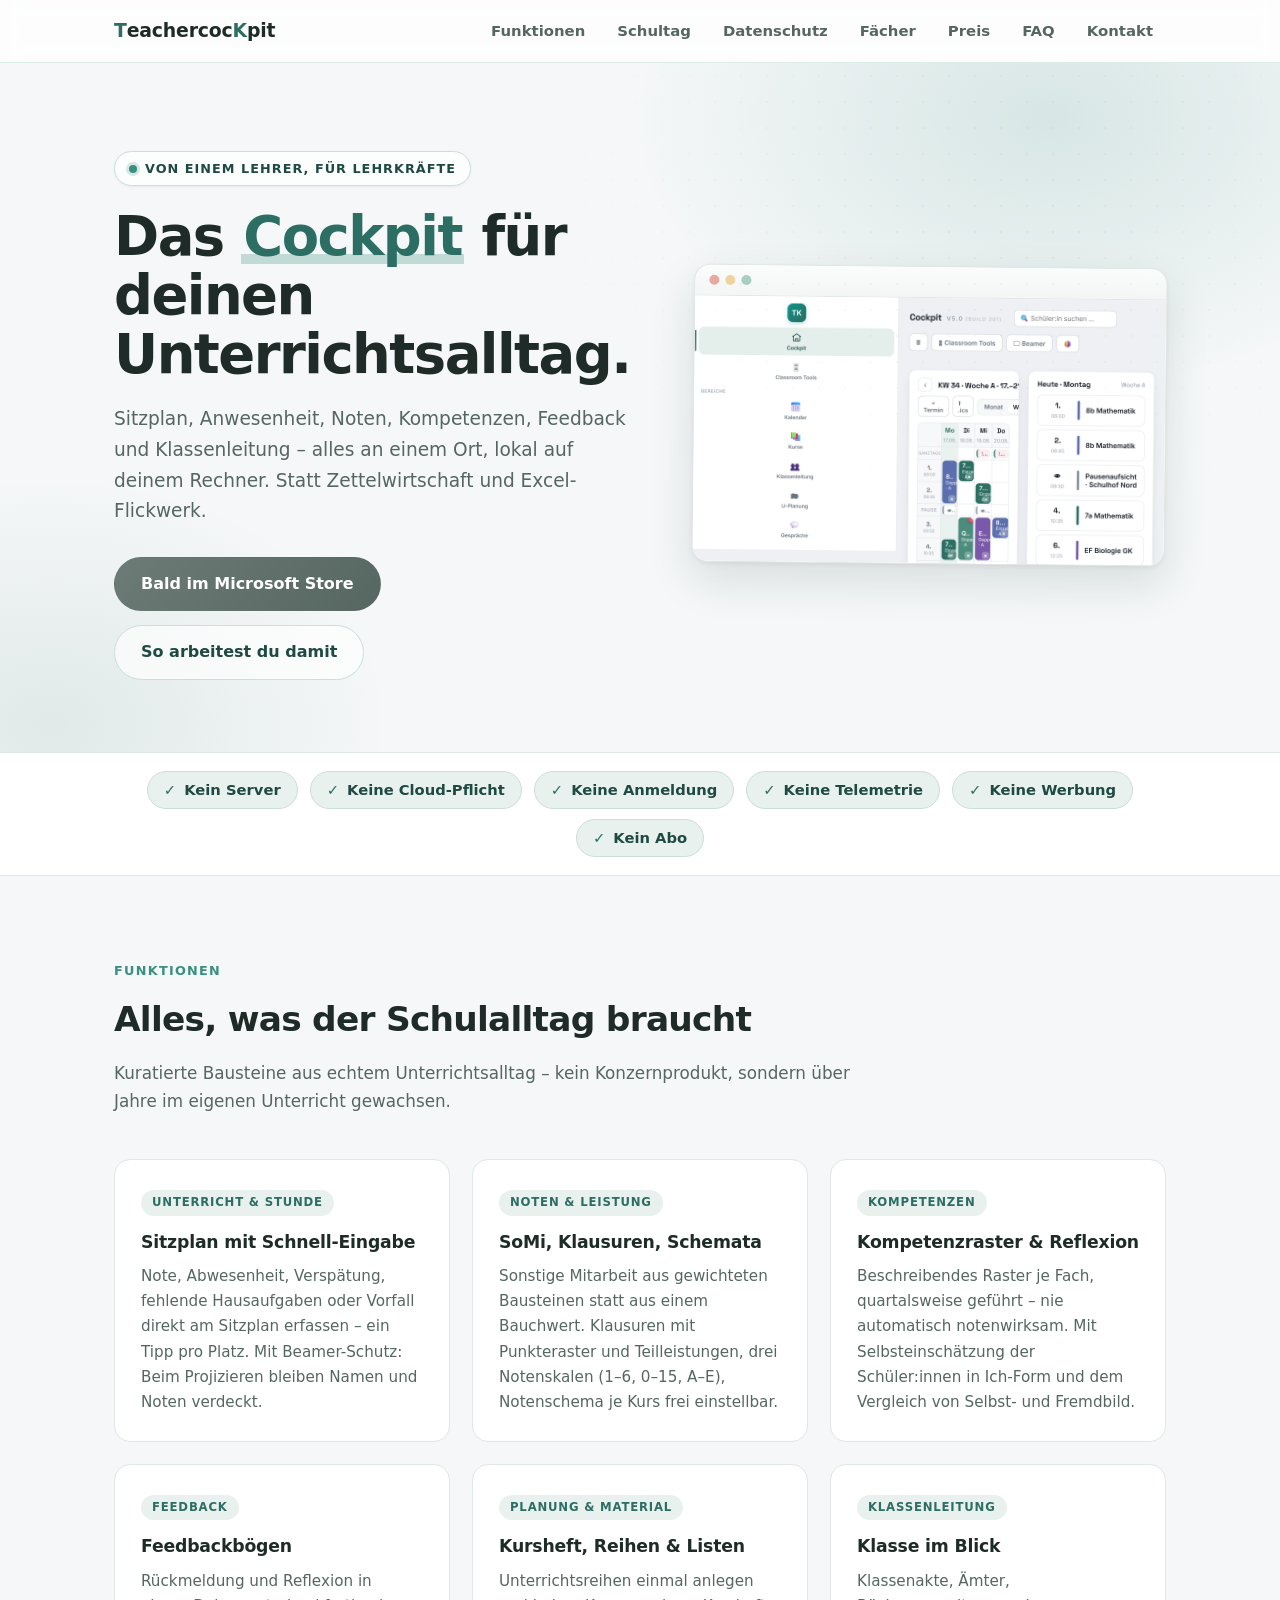
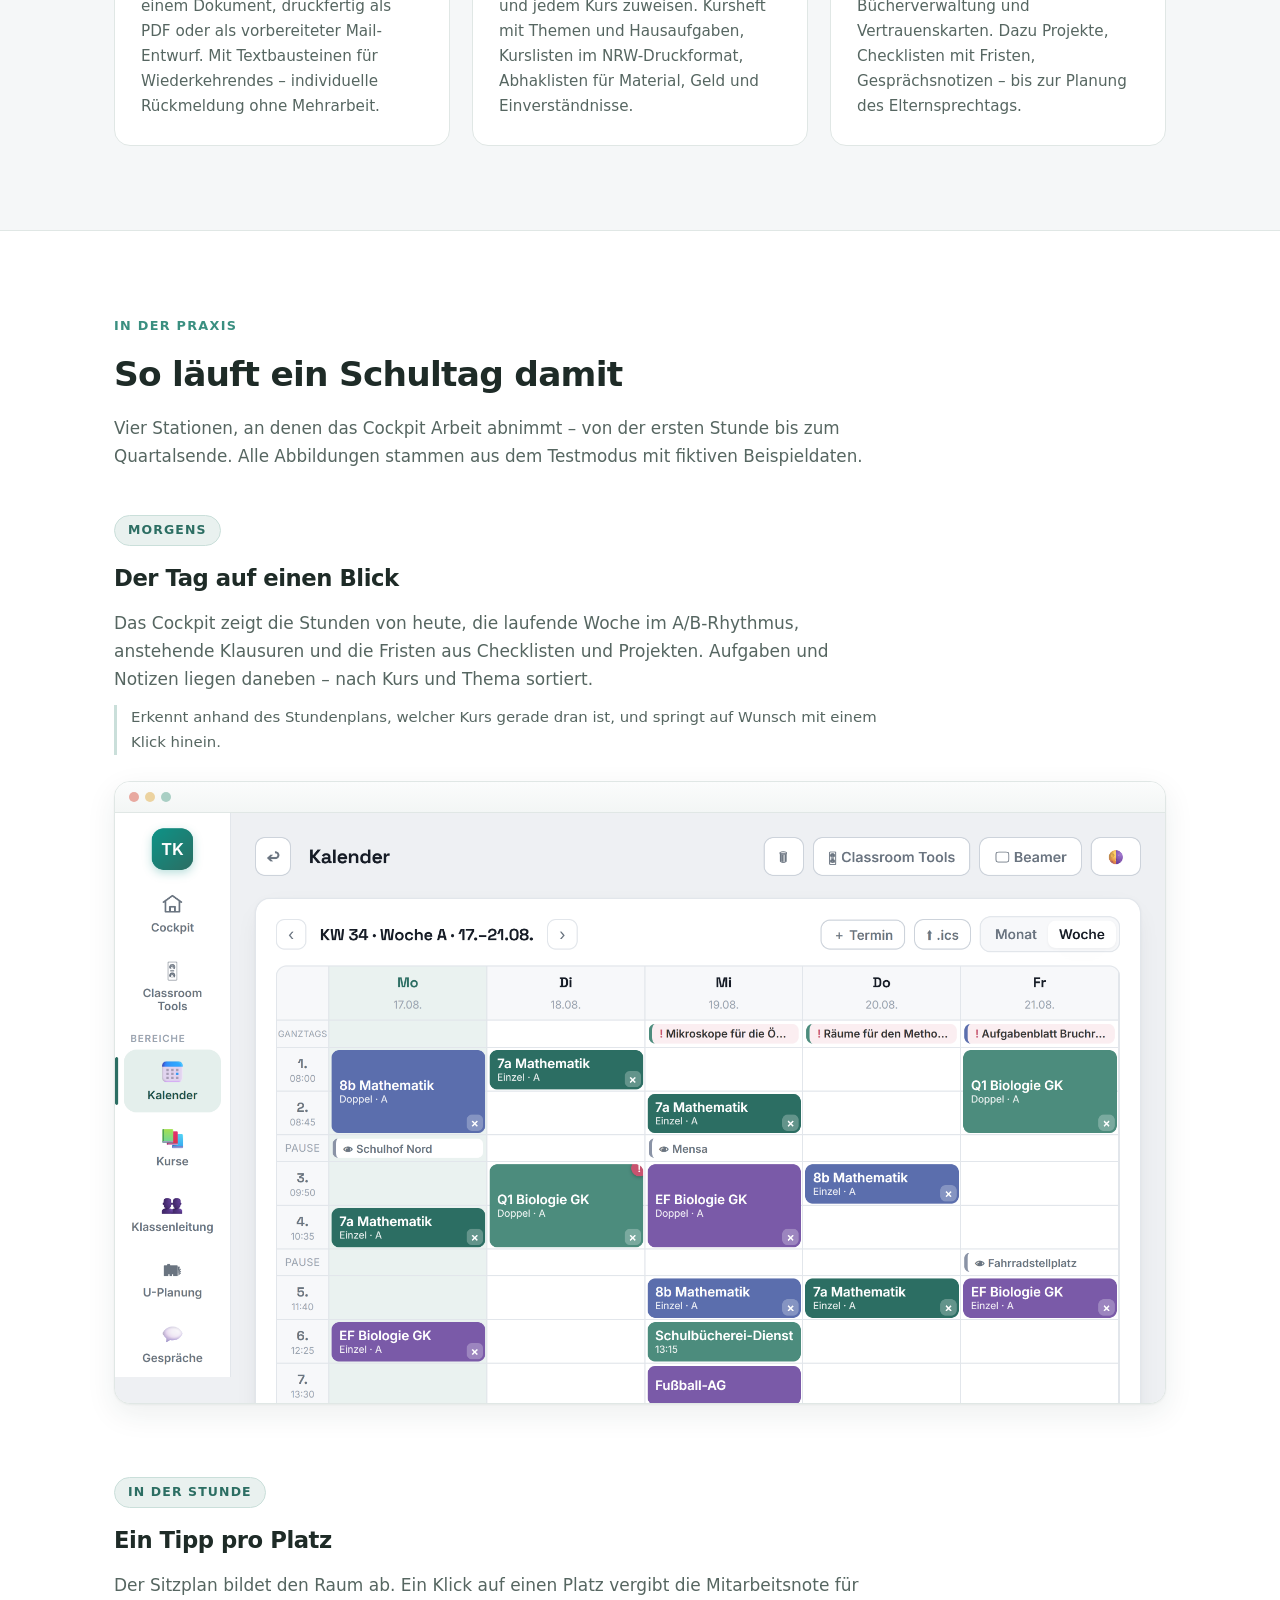
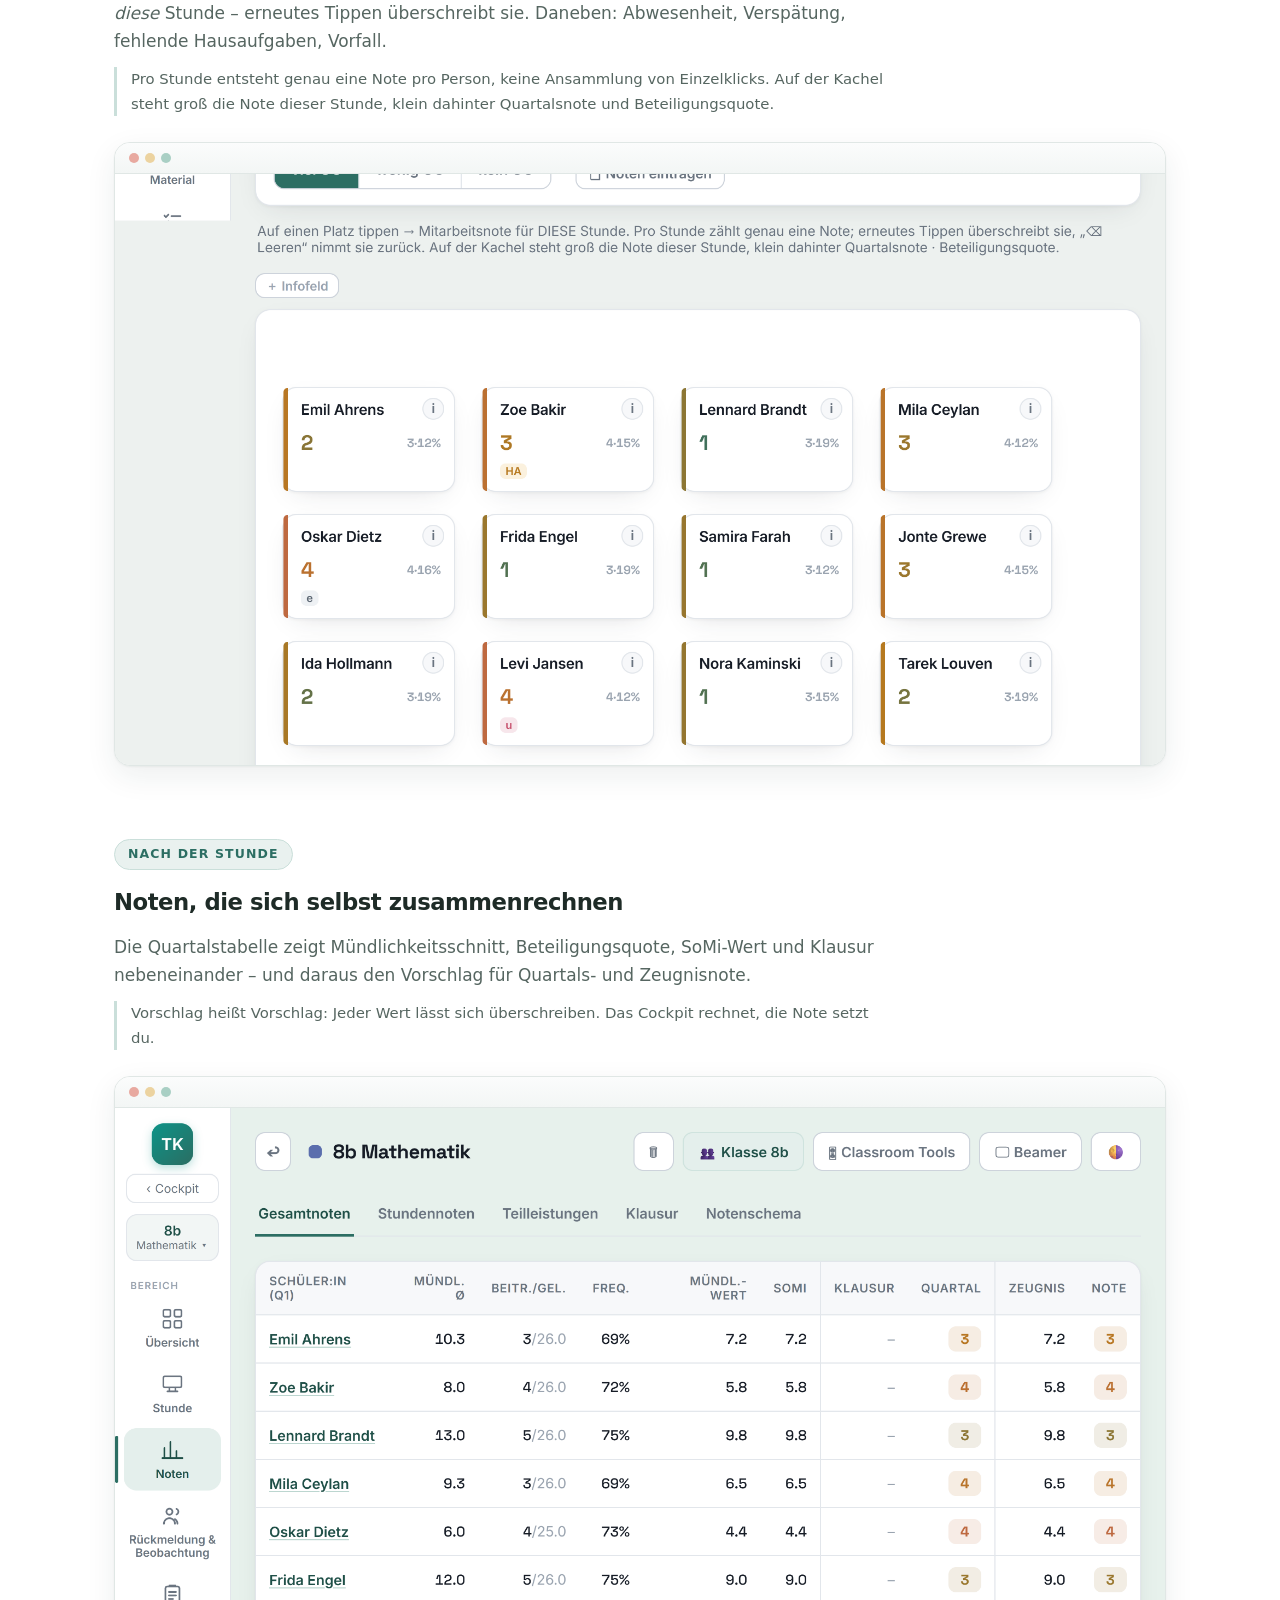
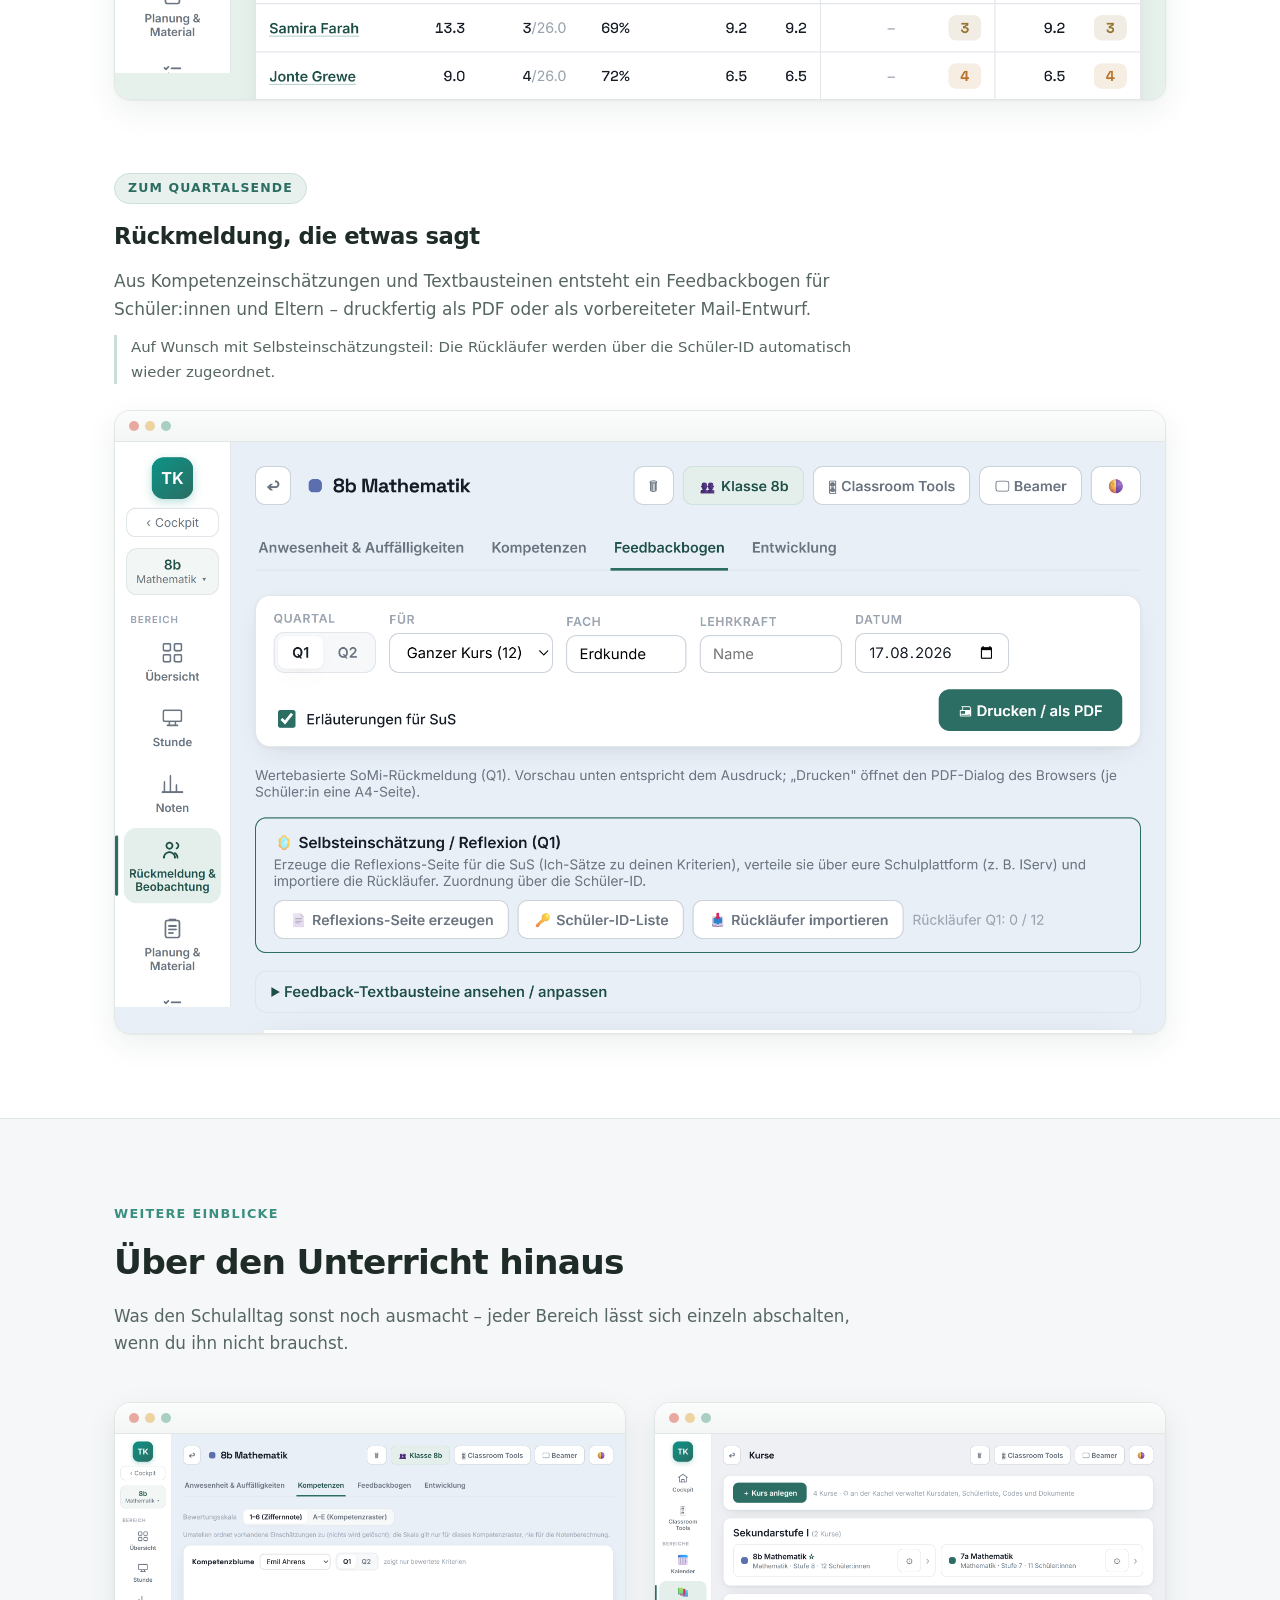
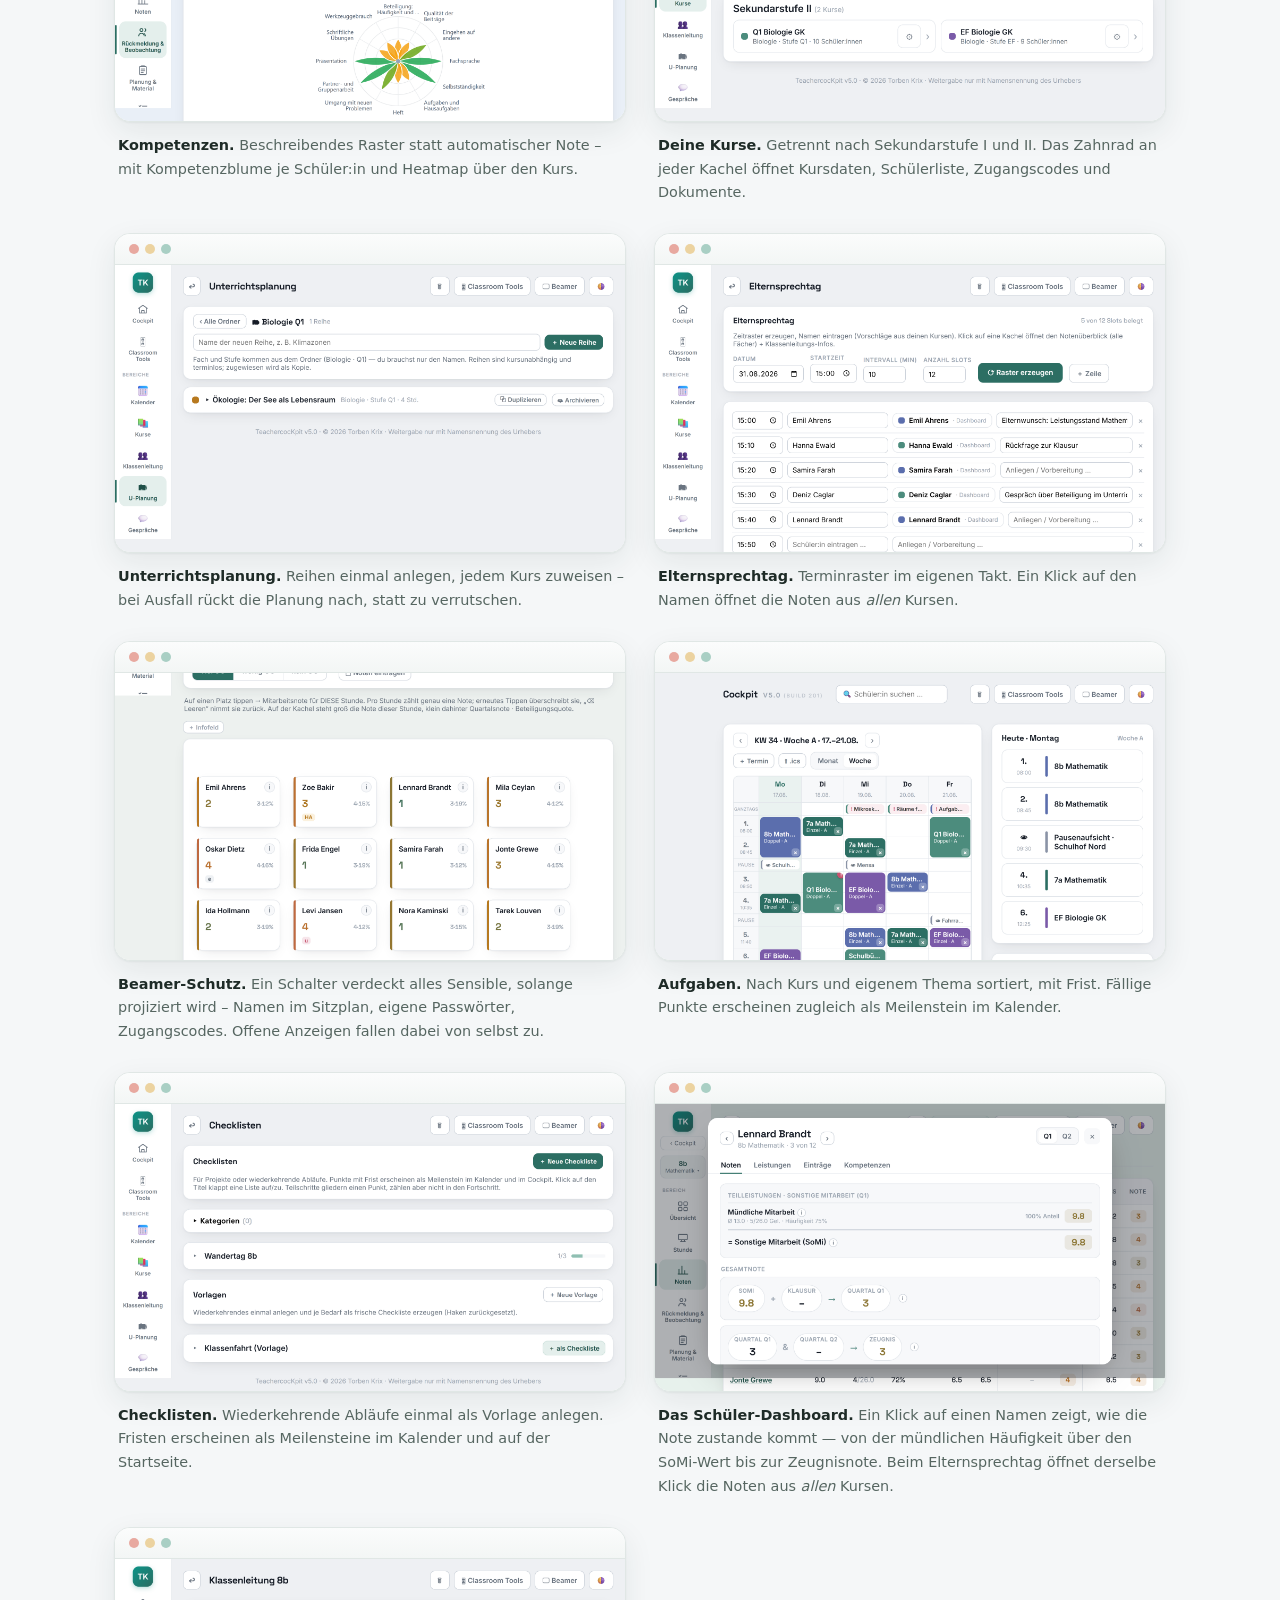
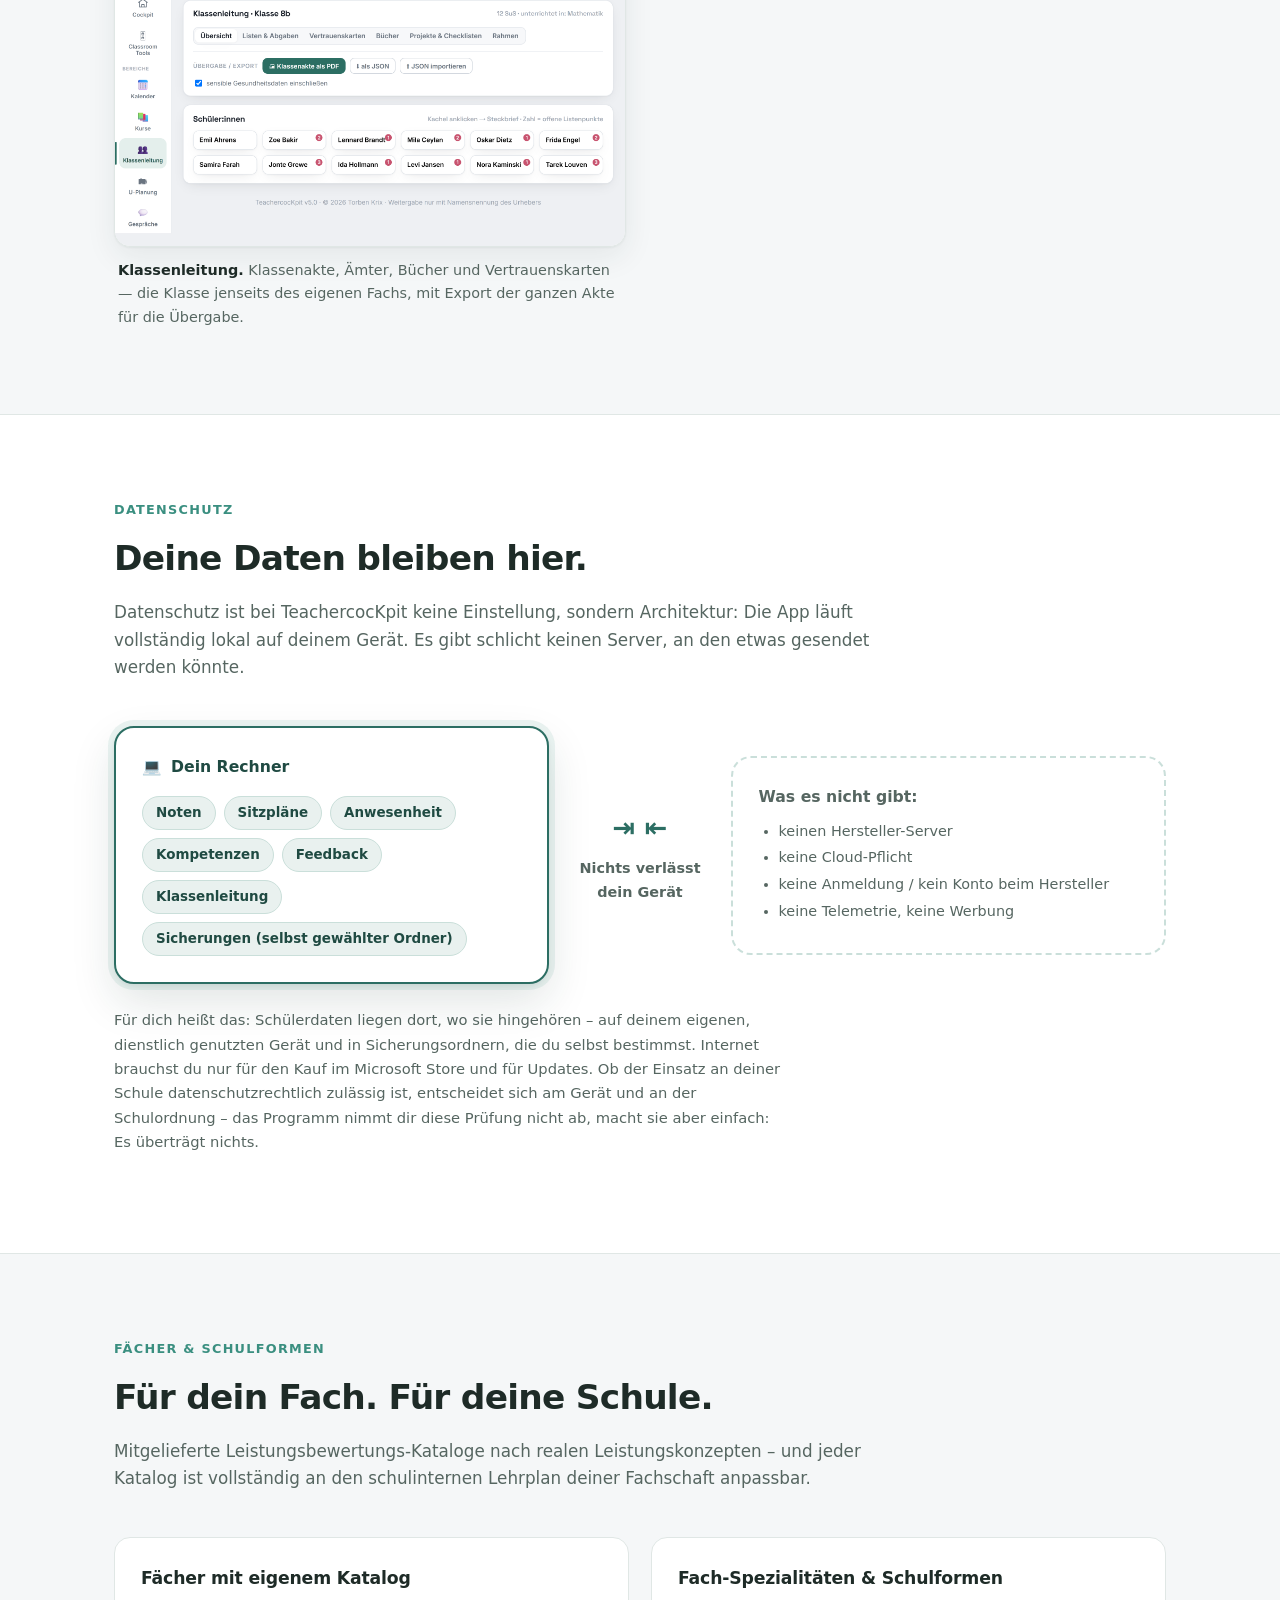
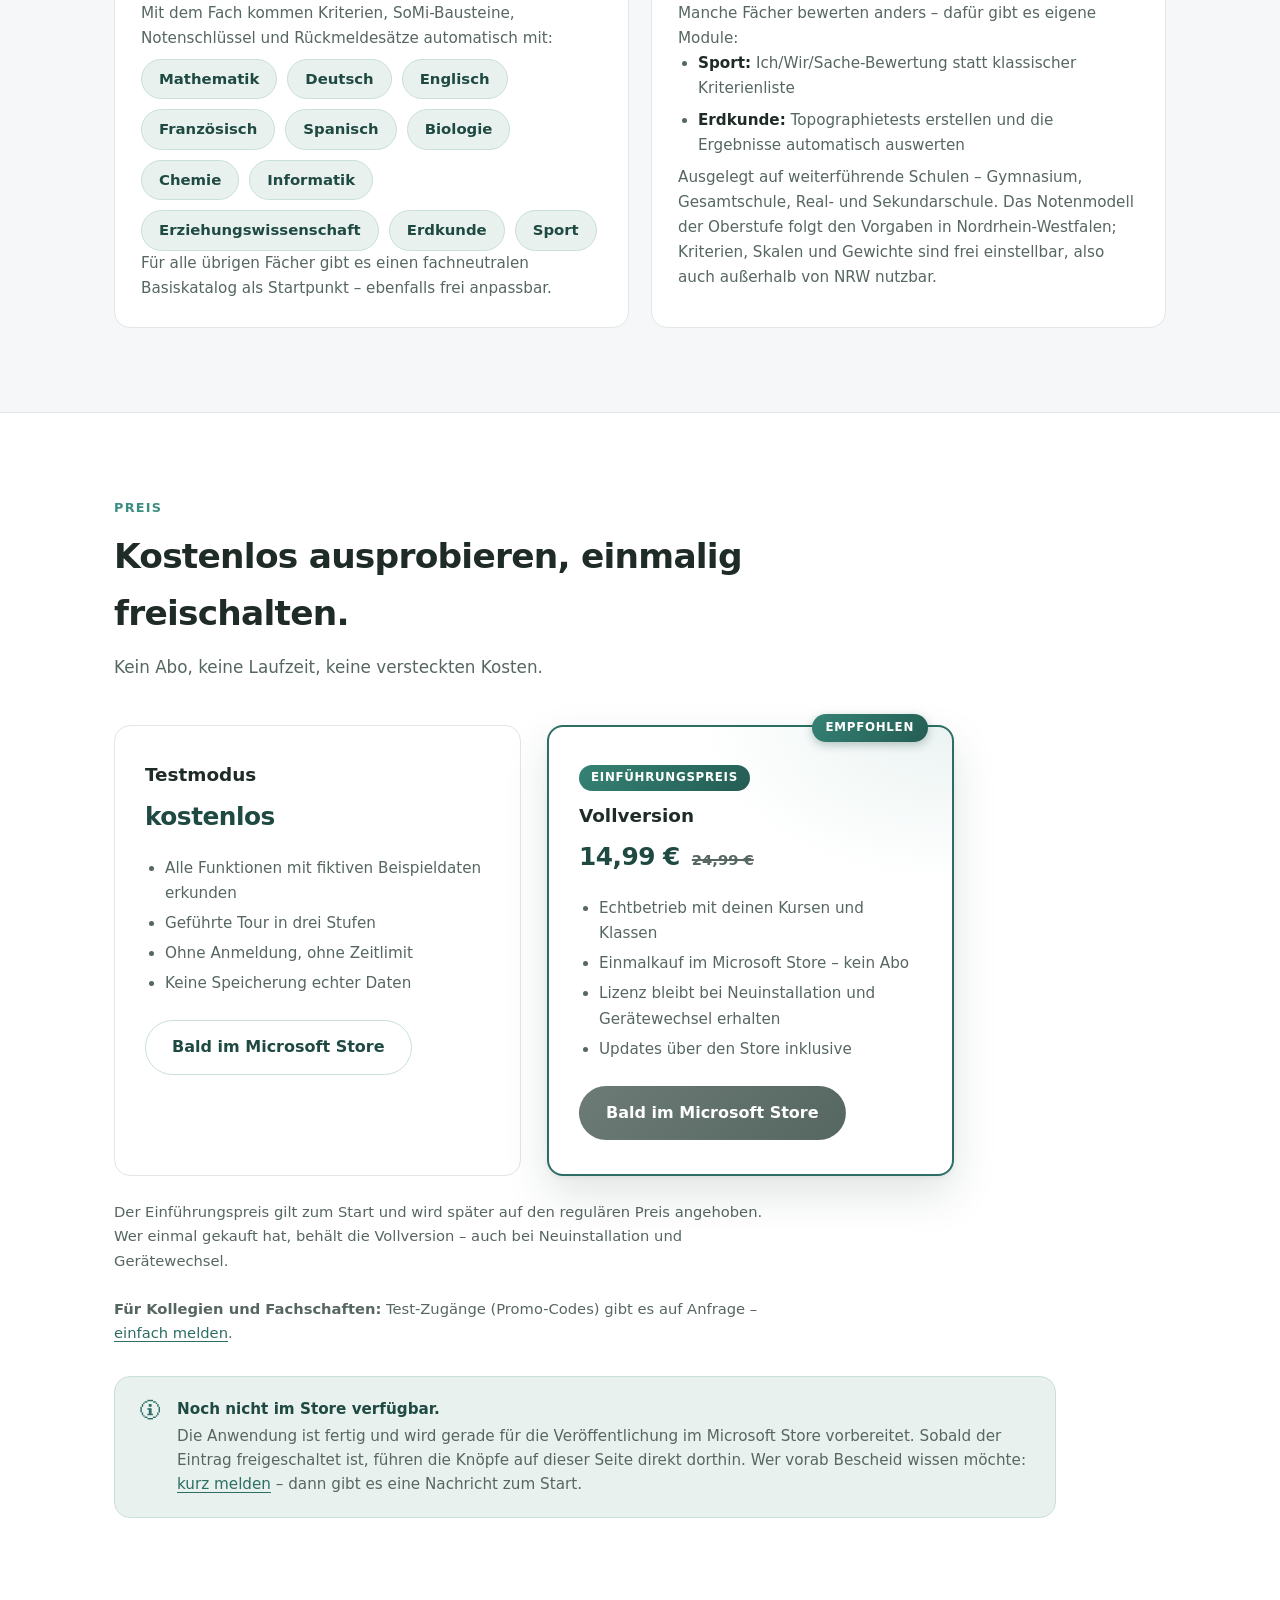
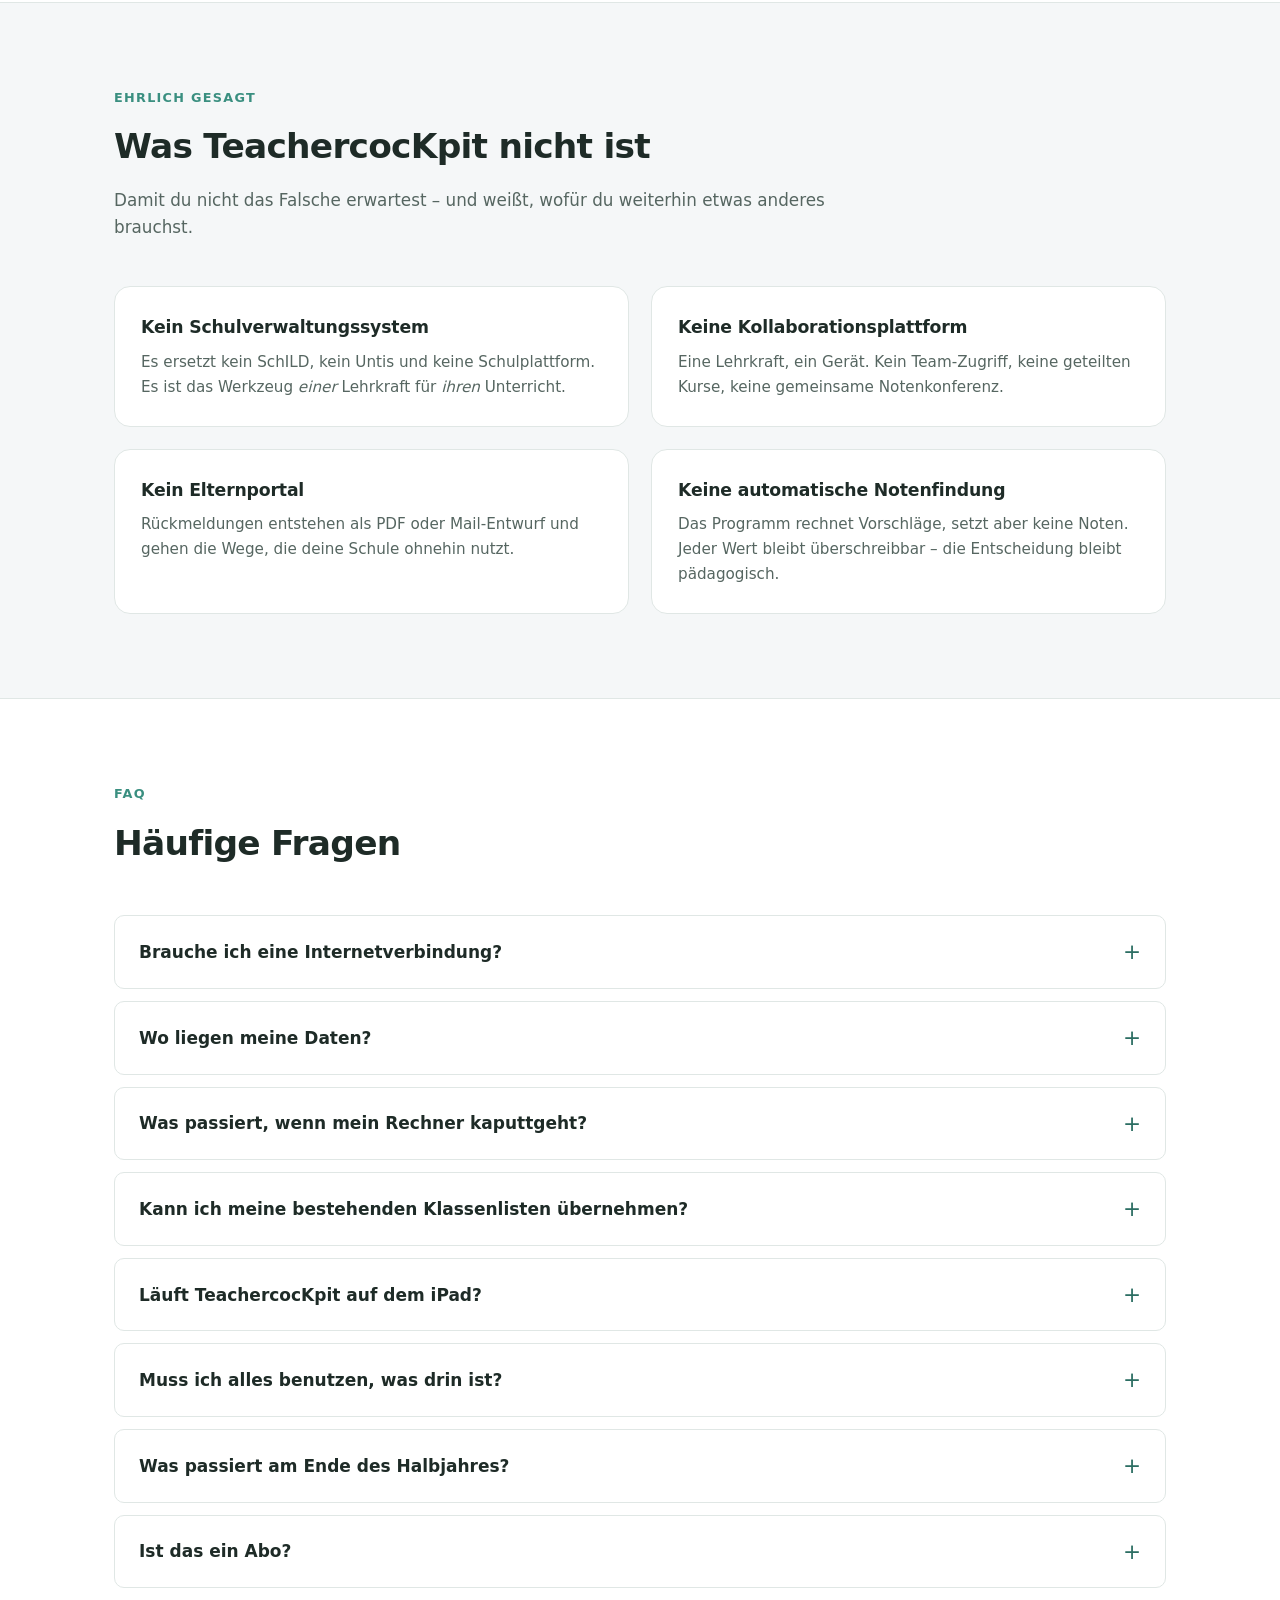
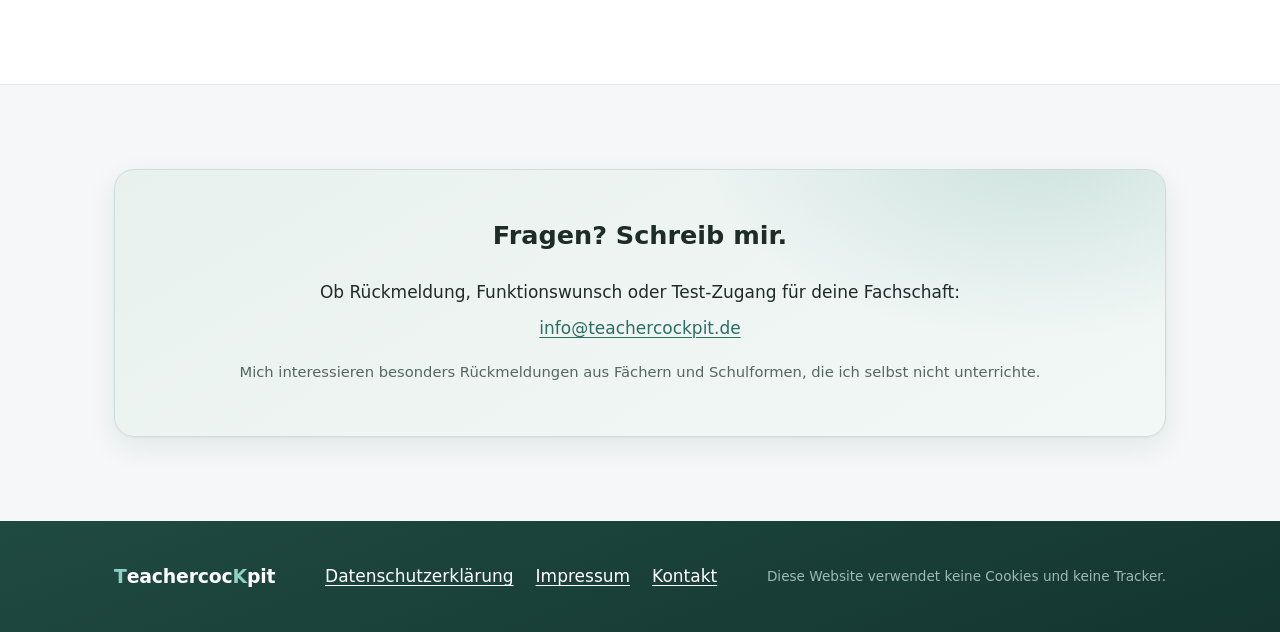
==== commit 20088026: "Add files via upload" ====
--- a/index.html
+++ b/index.html
@@ -40,7 +40,7 @@
       </div>
       <div class="window">
         <div class="window-bar"><i></i><i></i><i></i></div>
-        <a class="zoomable" href="screenshots/01_cockpit.png" title="Vergroessern"><img src="screenshots/01_cockpit.png" alt="Das Cockpit: Wochenstundenplan, die heutigen Stunden, eigene Kurse, anstehende Klausuren und Aufgaben auf einer Startseite." loading="eager" width="1280" height="720"></a>
+        <a class="zoomable" href="screenshots/01_cockpit.png" title="Vergroessern"><img src="screenshots/01_cockpit.png" alt="Das Cockpit: Wochenstundenplan, die heutigen Stunden, eigene Kurse, anstehende Klausuren und Aufgaben auf einer Startseite." loading="eager" width="3840" height="2160"></a>
       </div>
     </div>
   </section>
@@ -122,7 +122,7 @@
           </div>
           <div class="window">
             <div class="window-bar"><i></i><i></i><i></i></div>
-            <a class="zoomable" href="screenshots/02_kalender.png" title="Vergroessern"><img src="screenshots/02_kalender.png" alt="Kalenderansicht mit Wochenstundenplan, Terminen und Ganztags-Einträgen." loading="lazy" width="1280" height="720"></a>
+            <a class="zoomable" href="screenshots/02_kalender.png" title="Vergroessern"><img src="screenshots/02_kalender.png" alt="Kalenderansicht mit Wochenstundenplan, Terminen und Ganztags-Einträgen." loading="lazy" width="3840" height="2160"></a>
           </div>
         </div>
 
@@ -135,7 +135,7 @@
           </div>
           <div class="window">
             <div class="window-bar"><i></i><i></i><i></i></div>
-            <a class="zoomable" href="screenshots/11_kurs_sitzplan.png" title="Vergroessern"><img src="screenshots/11_kurs_sitzplan.png" alt="Sitzplan eines Kurses mit Schülerkacheln, Eingabeleiste für Note, Abwesenheit und Verspätung sowie Feldern für Unterrichtsinhalt und Hausaufgaben." loading="lazy" width="1280" height="720"></a>
+            <a class="zoomable" href="screenshots/11_kurs_sitzplan.png" title="Vergroessern"><img src="screenshots/11_kurs_sitzplan.png" alt="Sitzplan eines Kurses mit Schülerkacheln, Eingabeleiste für Note, Abwesenheit und Verspätung sowie Feldern für Unterrichtsinhalt und Hausaufgaben." loading="lazy" width="3840" height="2160"></a>
           </div>
         </div>
 
@@ -148,7 +148,7 @@
           </div>
           <div class="window">
             <div class="window-bar"><i></i><i></i><i></i></div>
-            <a class="zoomable" href="screenshots/13_kurs_noten.png" title="Vergroessern"><img src="screenshots/13_kurs_noten.png" alt="Notentabelle eines Kurses mit Spalten für mündlichen Schnitt, Beiträge, Frequenz, SoMi-Wert, Klausur, Quartals- und Zeugnisnote." loading="lazy" width="1280" height="720"></a>
+            <a class="zoomable" href="screenshots/13_kurs_noten.png" title="Vergroessern"><img src="screenshots/13_kurs_noten.png" alt="Notentabelle eines Kurses mit Spalten für mündlichen Schnitt, Beiträge, Frequenz, SoMi-Wert, Klausur, Quartals- und Zeugnisnote." loading="lazy" width="3840" height="2160"></a>
           </div>
         </div>
 
@@ -161,7 +161,7 @@
           </div>
           <div class="window">
             <div class="window-bar"><i></i><i></i><i></i></div>
-            <a class="zoomable" href="screenshots/18_feedbackbogen.png" title="Vergroessern"><img src="screenshots/18_feedbackbogen.png" alt="Feedbackbogen mit Rückmeldetext, Kompetenzeinschätzung und Reflexionsteil." loading="lazy" width="1280" height="720"></a>
+            <a class="zoomable" href="screenshots/18_feedbackbogen.png" title="Vergroessern"><img src="screenshots/18_feedbackbogen.png" alt="Feedbackbogen mit Rückmeldetext, Kompetenzeinschätzung und Reflexionsteil." loading="lazy" width="3840" height="2160"></a>
           </div>
         </div>
 
@@ -181,44 +181,65 @@
         <figure>
           <div class="window">
             <div class="window-bar"><i></i><i></i><i></i></div>
-            <a class="zoomable" href="screenshots/17_kompetenzen.png" title="Vergroessern"><img src="screenshots/17_kompetenzen.png" alt="Kompetenzraster mit Kompetenzblume und farbiger Übersicht der Einschätzungen je Kriterium." loading="lazy" width="1280" height="720"></a>
+            <a class="zoomable" href="screenshots/17_kompetenzen.png" title="Vergroessern"><img src="screenshots/17_kompetenzen.png" alt="Kompetenzraster mit Kompetenzblume und farbiger Übersicht der Einschätzungen je Kriterium." loading="lazy" width="3840" height="2160"></a>
           </div>
           <figcaption><strong>Kompetenzen.</strong> Beschreibendes Raster statt automatischer Note – mit Kompetenzblume je Schüler:in und Heatmap über den Kurs.</figcaption>
         </figure>
         <figure>
           <div class="window">
             <div class="window-bar"><i></i><i></i><i></i></div>
-            <a class="zoomable" href="screenshots/03_kurse.png" title="Vergroessern"><img src="screenshots/03_kurse.png" alt="Kursübersicht, getrennt nach Sekundarstufe I und II, mit Fach, Stufe und Schülerzahl je Kurs." loading="lazy" width="1280" height="720"></a>
+            <a class="zoomable" href="screenshots/03_kurse.png" title="Vergroessern"><img src="screenshots/03_kurse.png" alt="Kursübersicht, getrennt nach Sekundarstufe I und II, mit Fach, Stufe und Schülerzahl je Kurs." loading="lazy" width="3840" height="2160"></a>
           </div>
           <figcaption><strong>Deine Kurse.</strong> Getrennt nach Sekundarstufe I und II. Das Zahnrad an jeder Kachel öffnet Kursdaten, Schülerliste, Zugangscodes und Dokumente.</figcaption>
         </figure>
         <figure>
           <div class="window">
             <div class="window-bar"><i></i><i></i><i></i></div>
-            <a class="zoomable" href="screenshots/25_uplanung_offen.png" title="Vergroessern"><img src="screenshots/25_uplanung_offen.png" alt="Geöffneter Planungsordner mit der Unterrichtsreihe „Ökologie: Der See als Lebensraum“, Fach, Stufe und Stundenzahl." loading="lazy" width="1280" height="720"></a>
+            <a class="zoomable" href="screenshots/25_uplanung_offen.png" title="Vergroessern"><img src="screenshots/25_uplanung_offen.png" alt="Geöffneter Planungsordner mit der Unterrichtsreihe „Ökologie: Der See als Lebensraum“, Fach, Stufe und Stundenzahl." loading="lazy" width="3840" height="2160"></a>
           </div>
           <figcaption><strong>Unterrichtsplanung.</strong> Reihen einmal anlegen, jedem Kurs zuweisen – bei Ausfall rückt die Planung nach, statt zu verrutschen.</figcaption>
         </figure>
         <figure>
           <div class="window">
             <div class="window-bar"><i></i><i></i><i></i></div>
-            <a class="zoomable" href="screenshots/10_elternsprechtag.png" title="Vergroessern"><img src="screenshots/10_elternsprechtag.png" alt="Elternsprechtag mit Terminraster und belegten Zeitfenstern." loading="lazy" width="1280" height="720"></a>
+            <a class="zoomable" href="screenshots/10_elternsprechtag.png" title="Vergroessern"><img src="screenshots/10_elternsprechtag.png" alt="Elternsprechtag mit Terminraster und belegten Zeitfenstern." loading="lazy" width="3840" height="2160"></a>
           </div>
           <figcaption><strong>Elternsprechtag.</strong> Terminraster im eigenen Takt. Ein Klick auf den Namen öffnet die Noten aus <em>allen</em> Kursen.</figcaption>
         </figure>
         <figure>
           <div class="window">
             <div class="window-bar"><i></i><i></i><i></i></div>
-            <a class="zoomable" href="screenshots/11_kurs_sitzplan.png" title="Vergroessern"><img src="screenshots/11_kurs_sitzplan.png" alt="Sitzplan mit Schuelerkacheln und der Eingabeleiste fuer Note, Abwesenheit und Verspaetung." loading="lazy" width="1280" height="720"></a>
+            <a class="zoomable" href="screenshots/11_kurs_sitzplan.png" title="Vergroessern"><img src="screenshots/11_kurs_sitzplan.png" alt="Sitzplan mit Schuelerkacheln und der Eingabeleiste fuer Note, Abwesenheit und Verspaetung." loading="lazy" width="3840" height="2160"></a>
           </div>
           <figcaption><strong>Beamer-Schutz.</strong> Ein Schalter verdeckt alles Sensible, solange projiziert wird – Namen im Sitzplan, eigene Passwörter, Zugangscodes. Offene Anzeigen fallen dabei von selbst zu.</figcaption>
         </figure>
         <figure>
           <div class="window">
             <div class="window-bar"><i></i><i></i><i></i></div>
-            <a class="zoomable" href="screenshots/07_checklisten.png" title="Vergroessern"><img src="screenshots/07_checklisten.png" alt="Checklisten mit Aufgaben, Fristen und Fortschritt." loading="lazy" width="1280" height="720"></a>
+            <a class="zoomable" href="screenshots/26_aufgaben.png" title="Vergroessern"><img src="screenshots/26_aufgaben.png" alt="Aufgabenbereich der Startseite mit Themenreitern je Kurs, Fristen und erledigten Punkten." loading="lazy" width="3840" height="2160"></a>
+          </div>
+          <figcaption><strong>Aufgaben.</strong> Nach Kurs und eigenem Thema sortiert, mit Frist. Fällige Punkte erscheinen zugleich als Meilenstein im Kalender.</figcaption>
+        </figure>
+        <figure>
+          <div class="window">
+            <div class="window-bar"><i></i><i></i><i></i></div>
+            <a class="zoomable" href="screenshots/07_checklisten.png" title="Vergroessern"><img src="screenshots/07_checklisten.png" alt="Checklisten mit Aufgaben, Fristen und Fortschritt." loading="lazy" width="3840" height="2160"></a>
           </div>
           <figcaption><strong>Checklisten.</strong> Wiederkehrende Abläufe einmal als Vorlage anlegen. Fristen erscheinen als Meilensteine im Kalender und auf der Startseite.</figcaption>
+        </figure>
+        <figure>
+          <div class="window">
+            <div class="window-bar"><i></i><i></i><i></i></div>
+            <a class="zoomable" href="screenshots/27_schuelerprofil.png" title="Vergroessern"><img src="screenshots/27_schuelerprofil.png" alt="Schüler-Dashboard mit Teilleistungen, SoMi-Wert und der Kette von Quartals- zu Zeugnisnote." loading="lazy" width="3840" height="2160"></a>
+          </div>
+          <figcaption><strong>Das Schüler-Dashboard.</strong> Ein Klick auf einen Namen zeigt, wie die Note zustande kommt — von der mündlichen Häufigkeit über den SoMi-Wert bis zur Zeugnisnote. Beim Elternsprechtag öffnet derselbe Klick die Noten aus <em>allen</em> Kursen.</figcaption>
+        </figure>
+        <figure>
+          <div class="window">
+            <div class="window-bar"><i></i><i></i><i></i></div>
+            <a class="zoomable" href="screenshots/04_klassenleitung.png" title="Vergroessern"><img src="screenshots/04_klassenleitung.png" alt="Klassenleitung mit Reitern für Listen, Vertrauenskarten und Bücher sowie der Schülerübersicht." loading="lazy" width="3840" height="2160"></a>
+          </div>
+          <figcaption><strong>Klassenleitung.</strong> Klassenakte, Ämter, Bücher und Vertrauenskarten — die Klasse jenseits des eigenen Fachs, mit Export der ganzen Akte für die Übergabe.</figcaption>
         </figure>
       </div>
     </div>
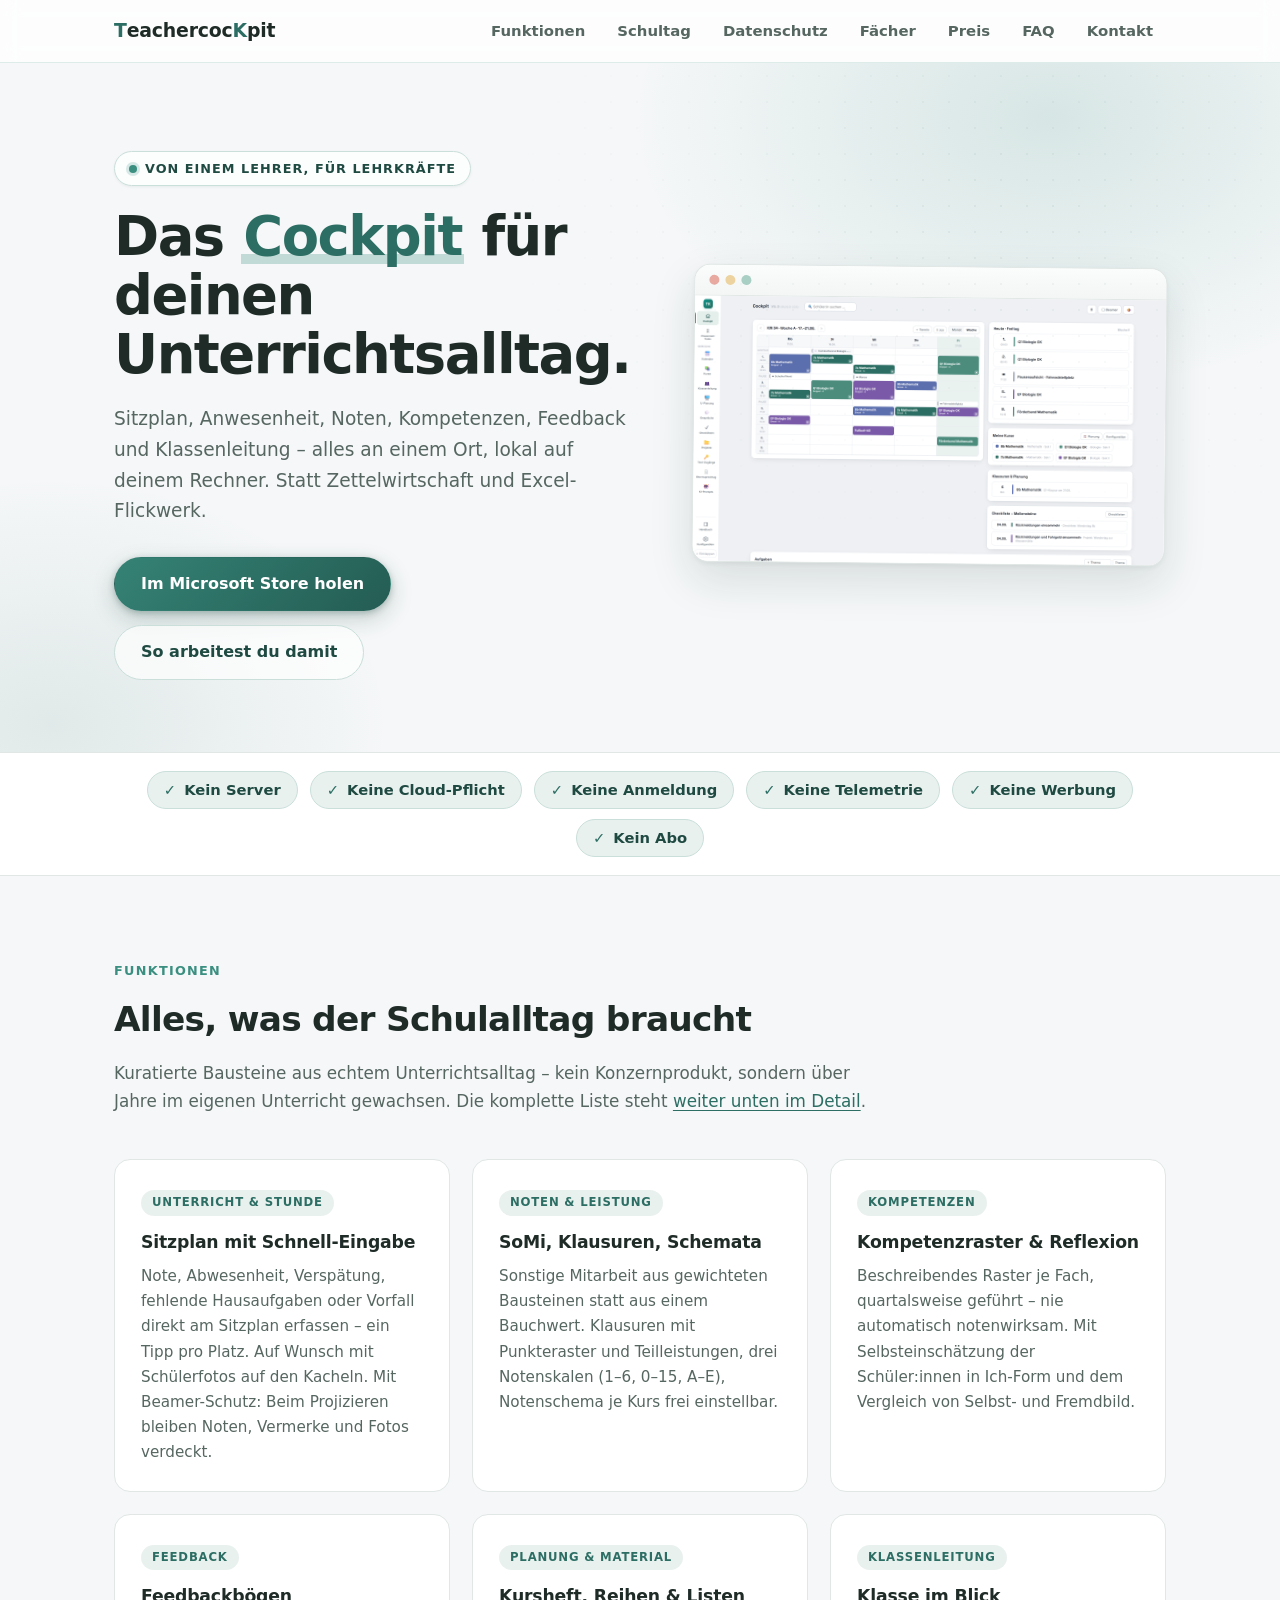
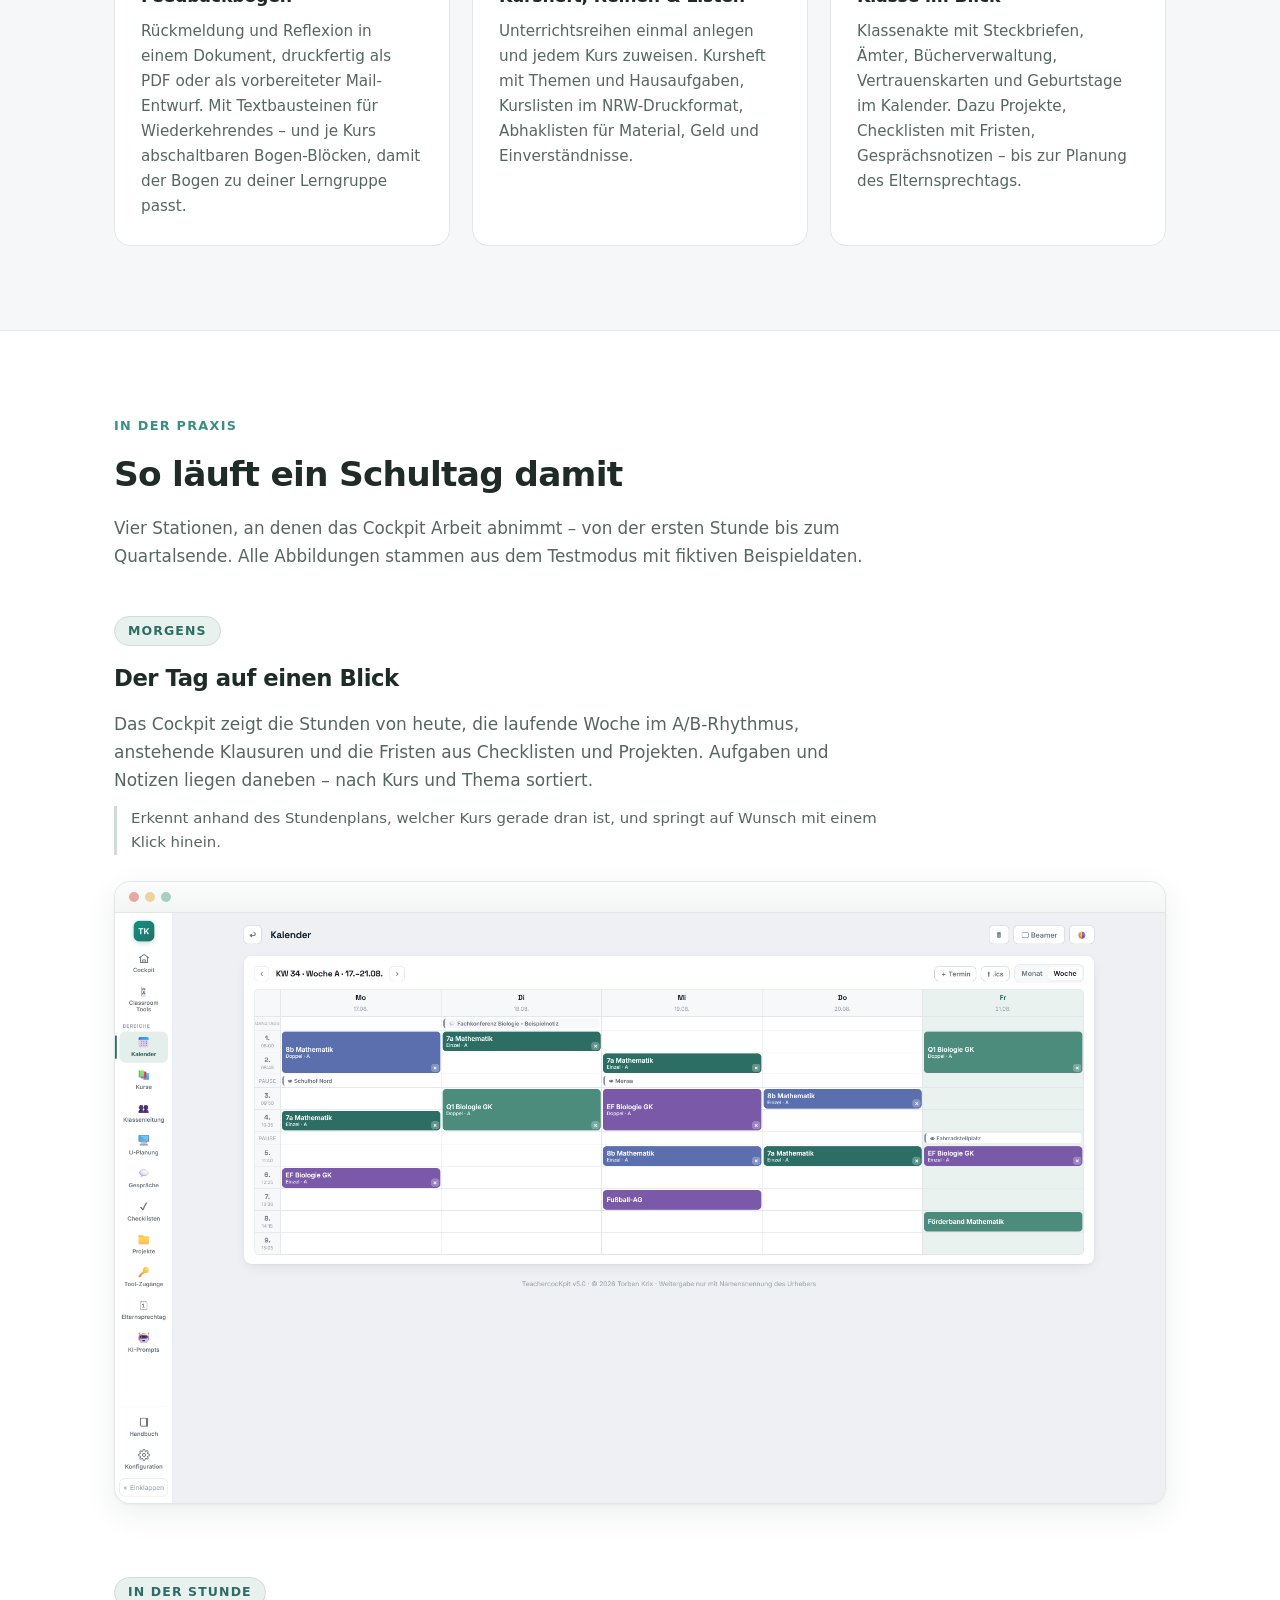
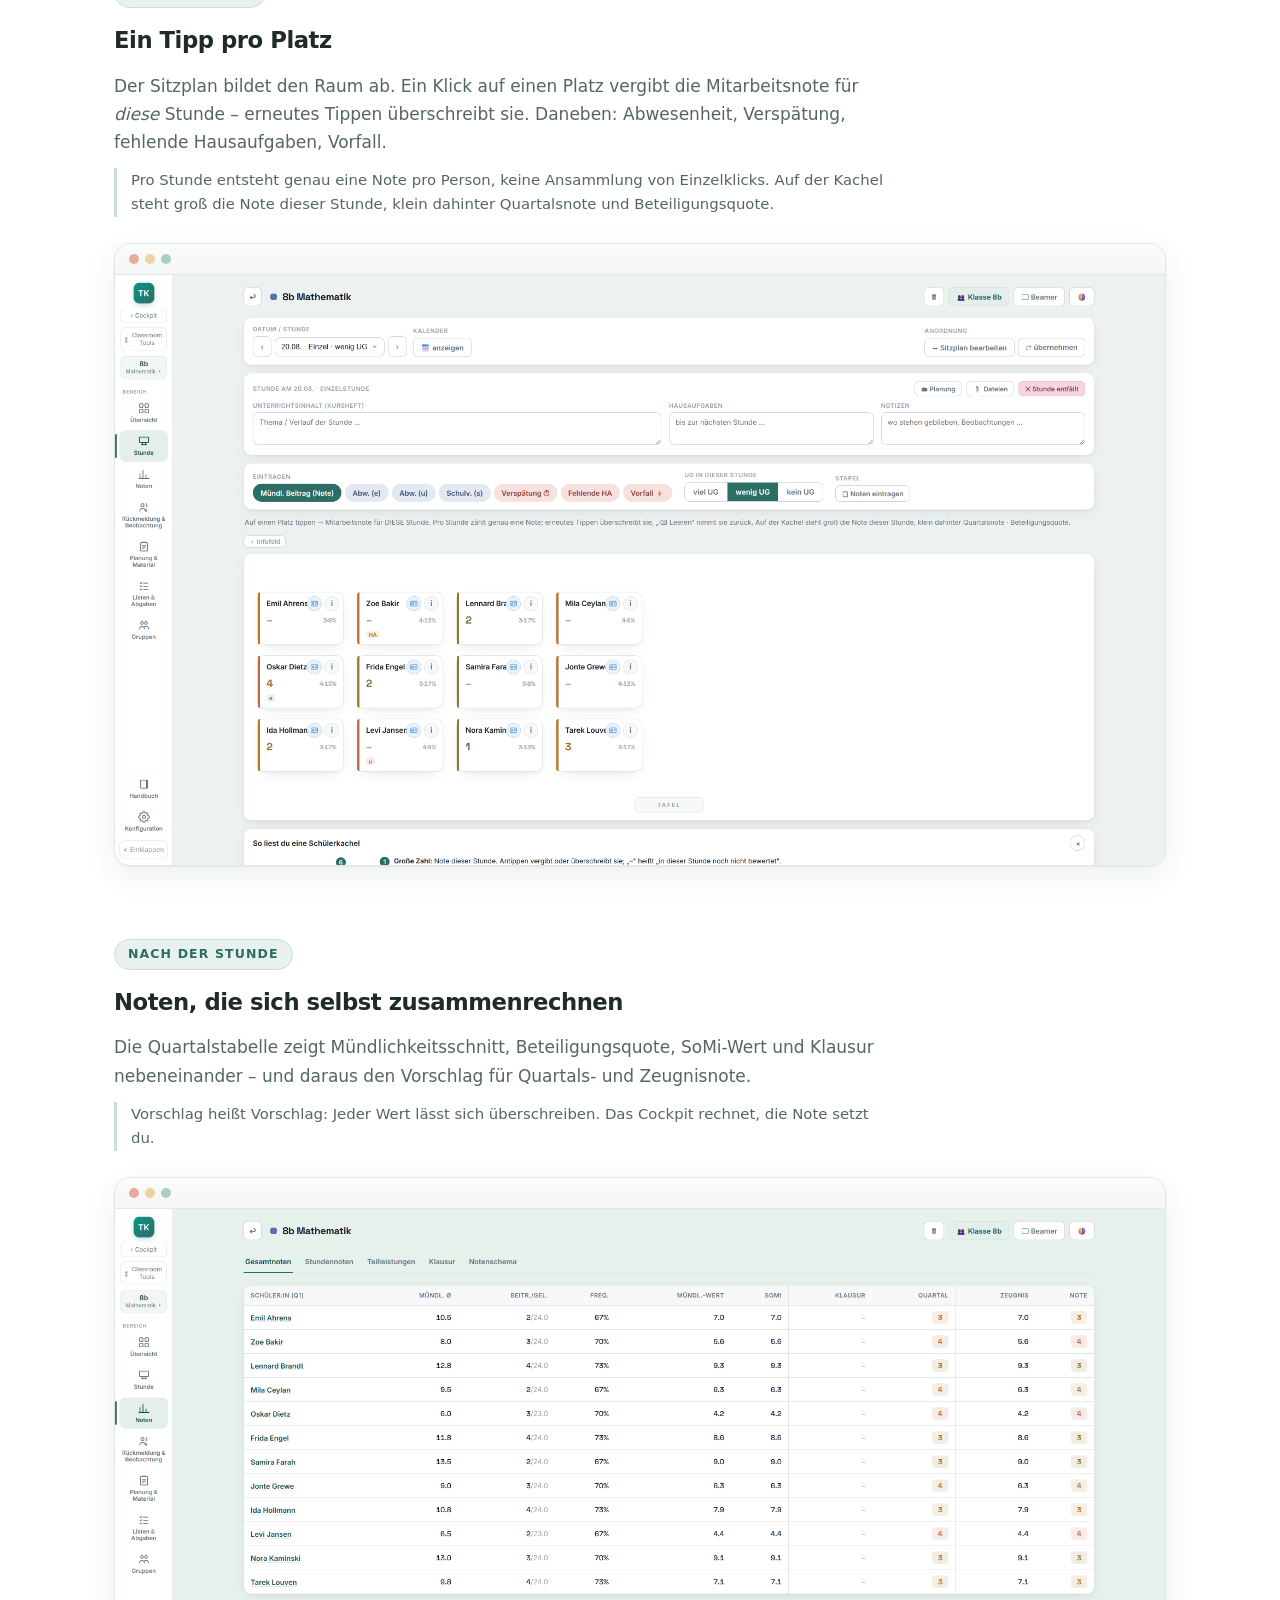
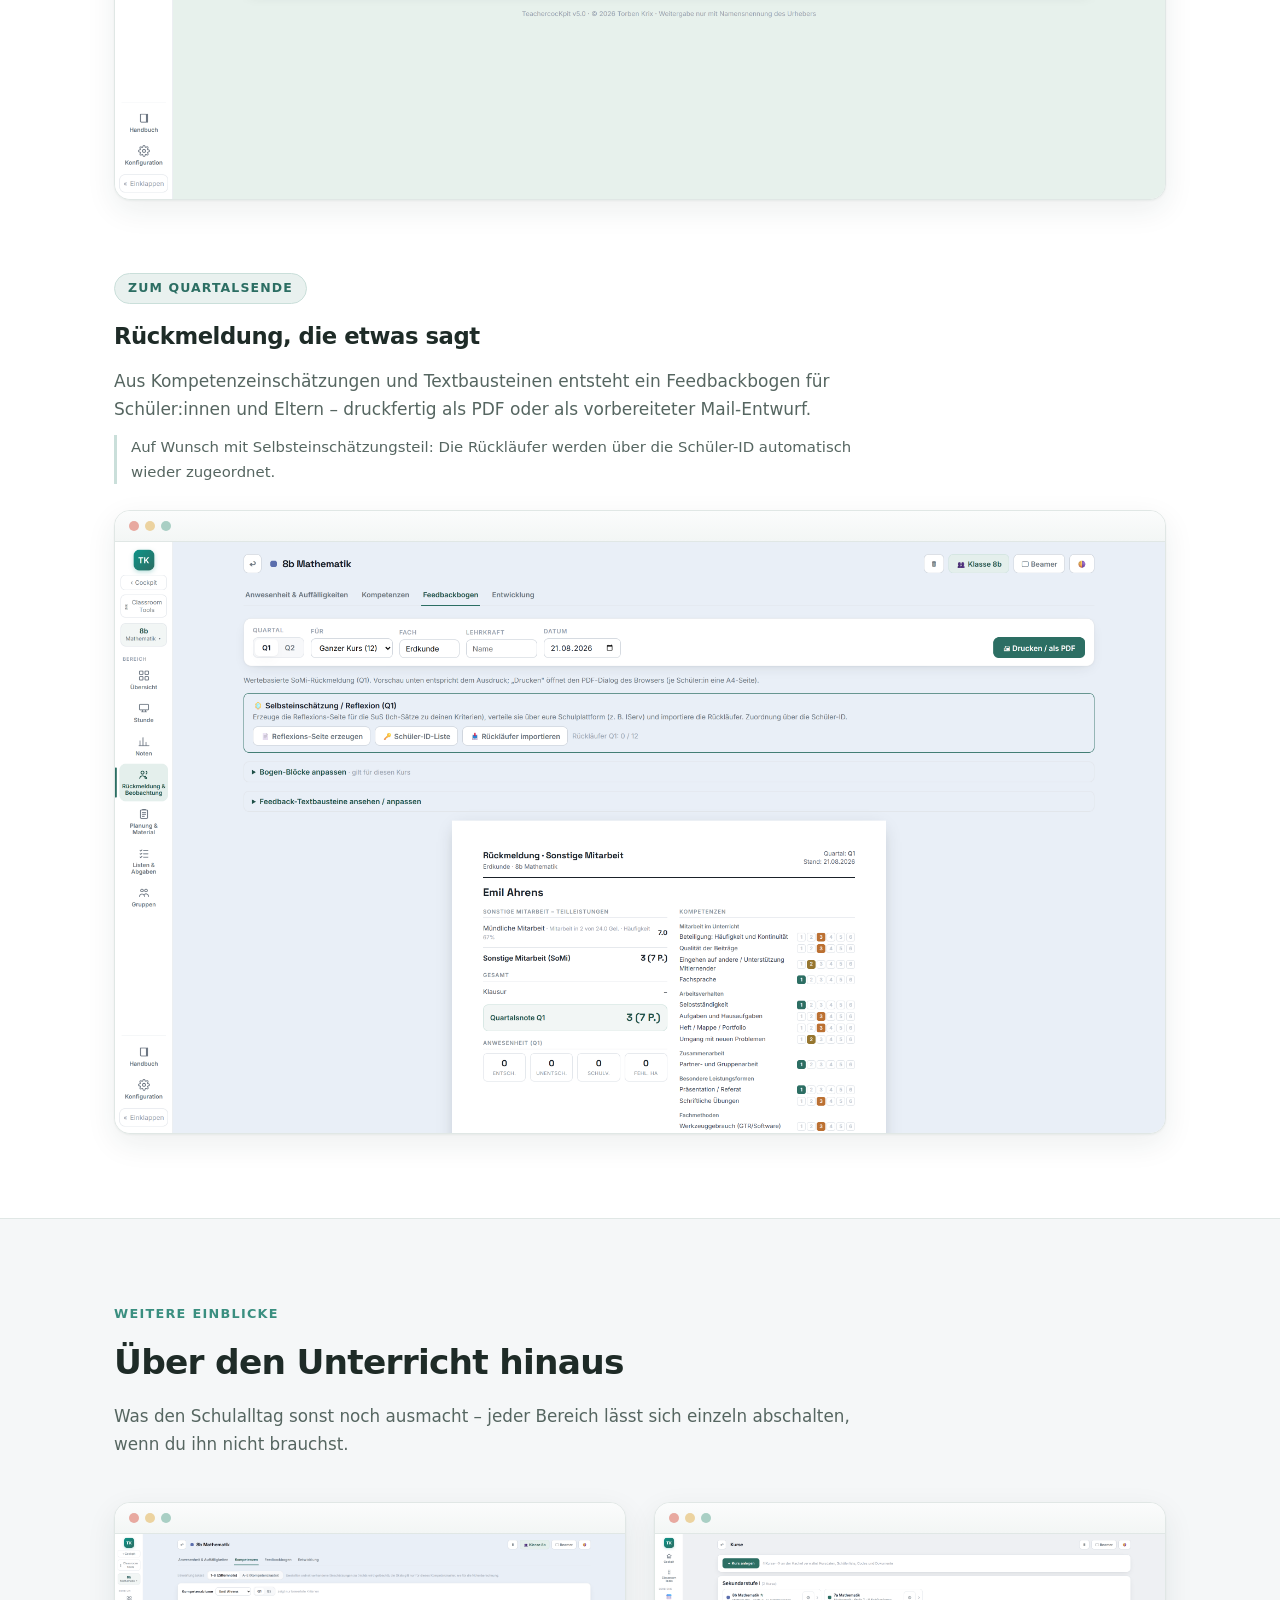
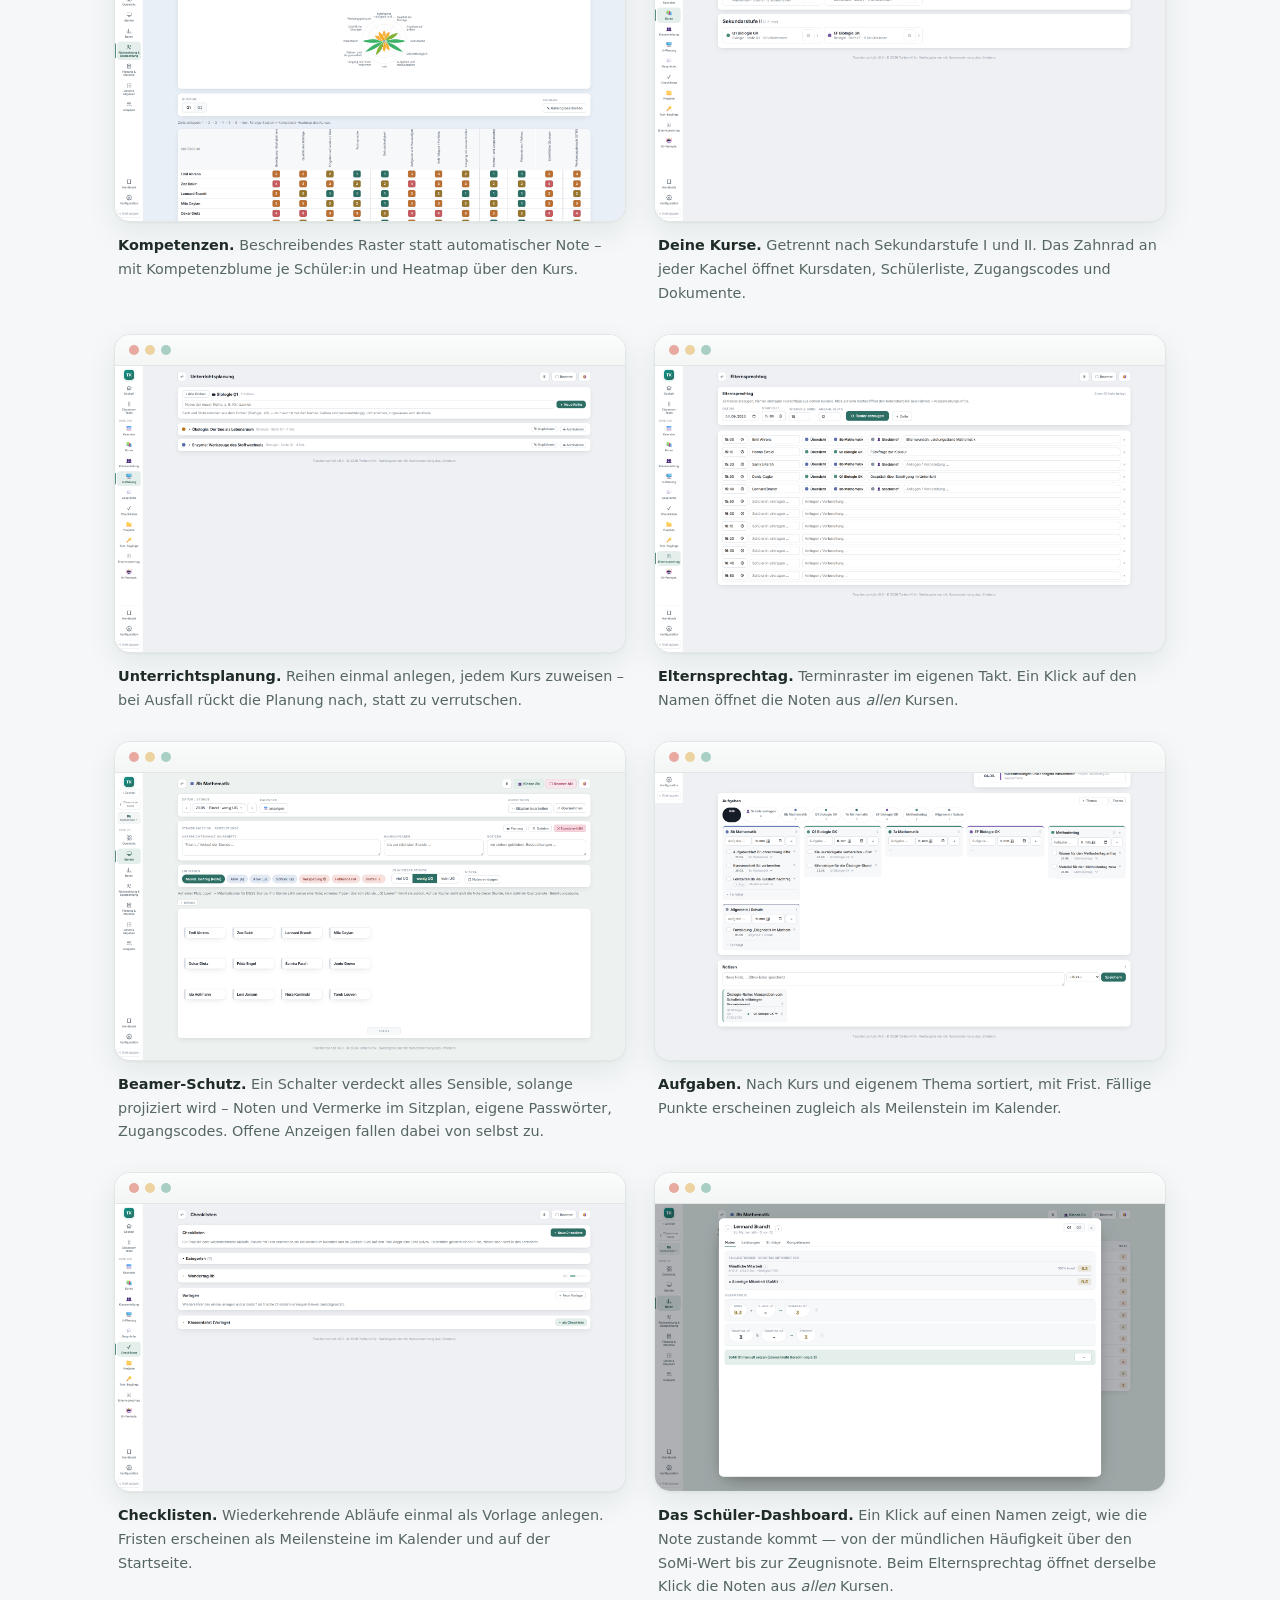
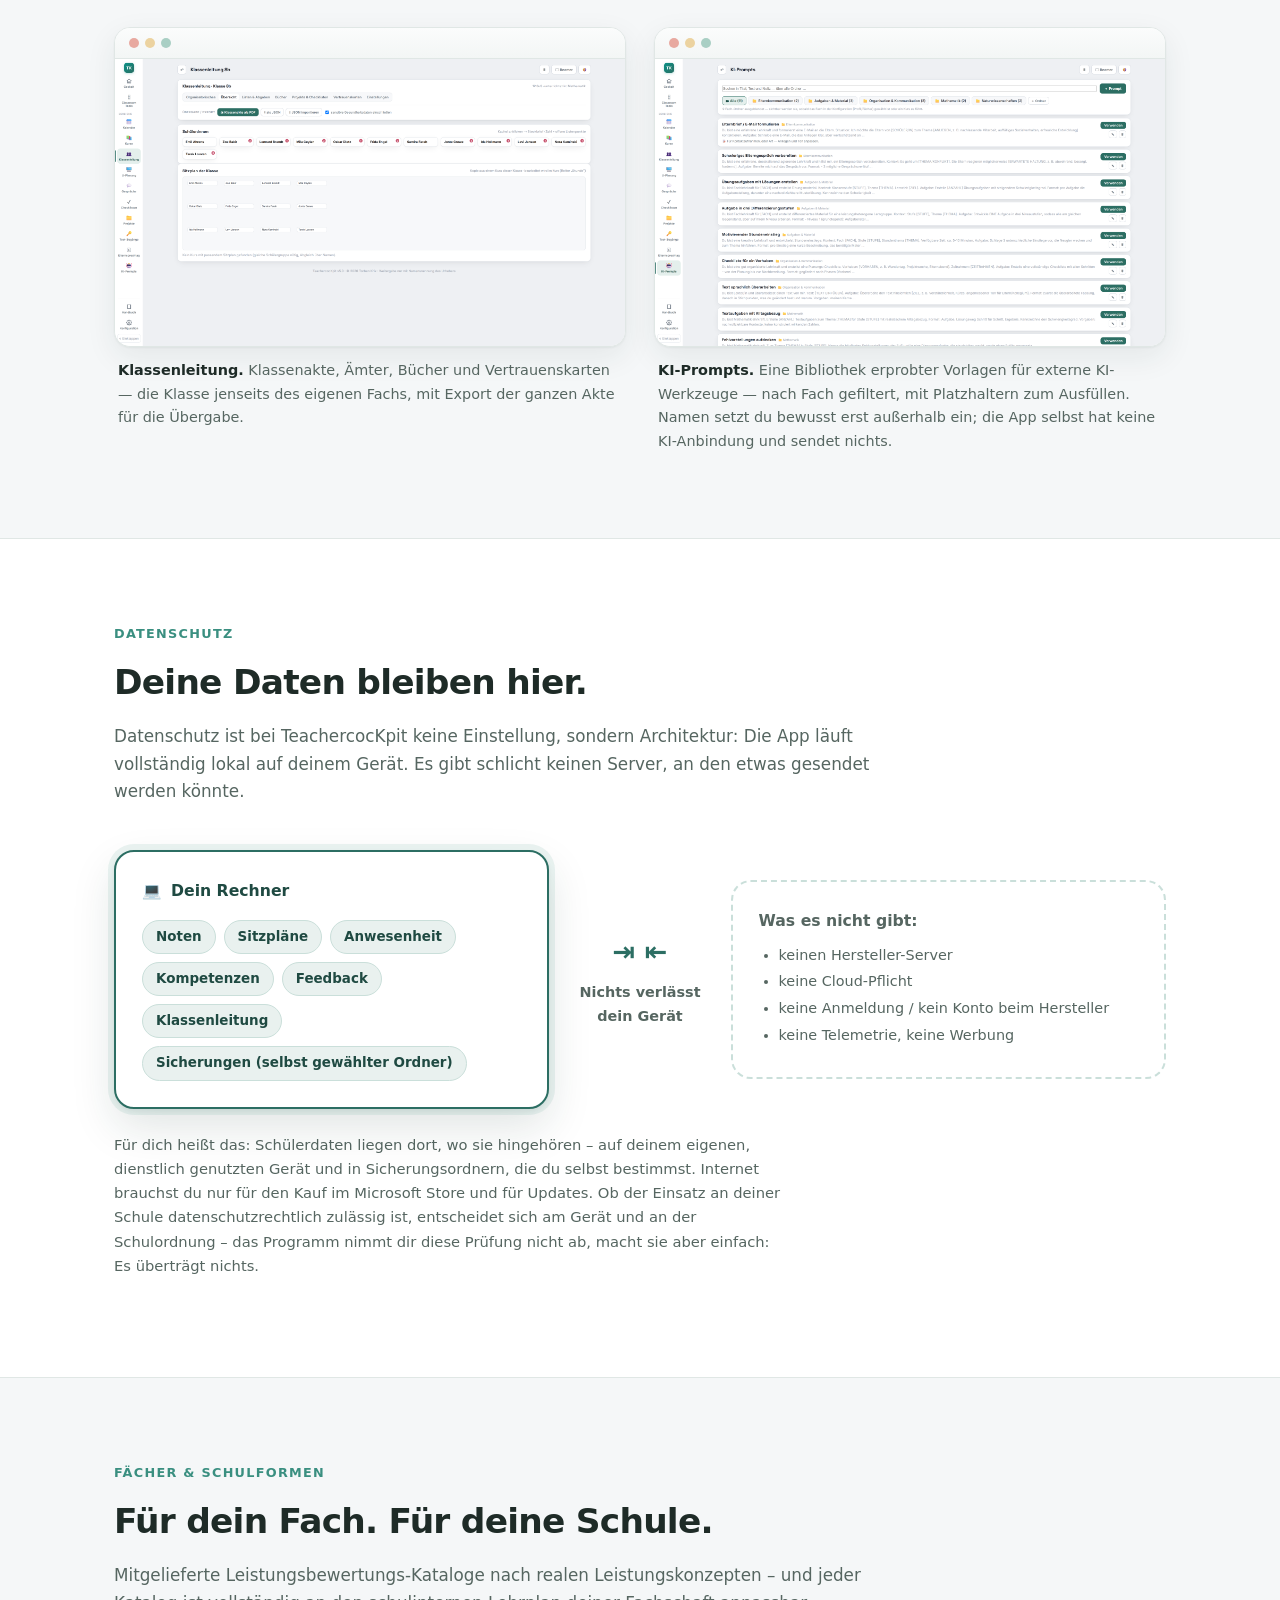
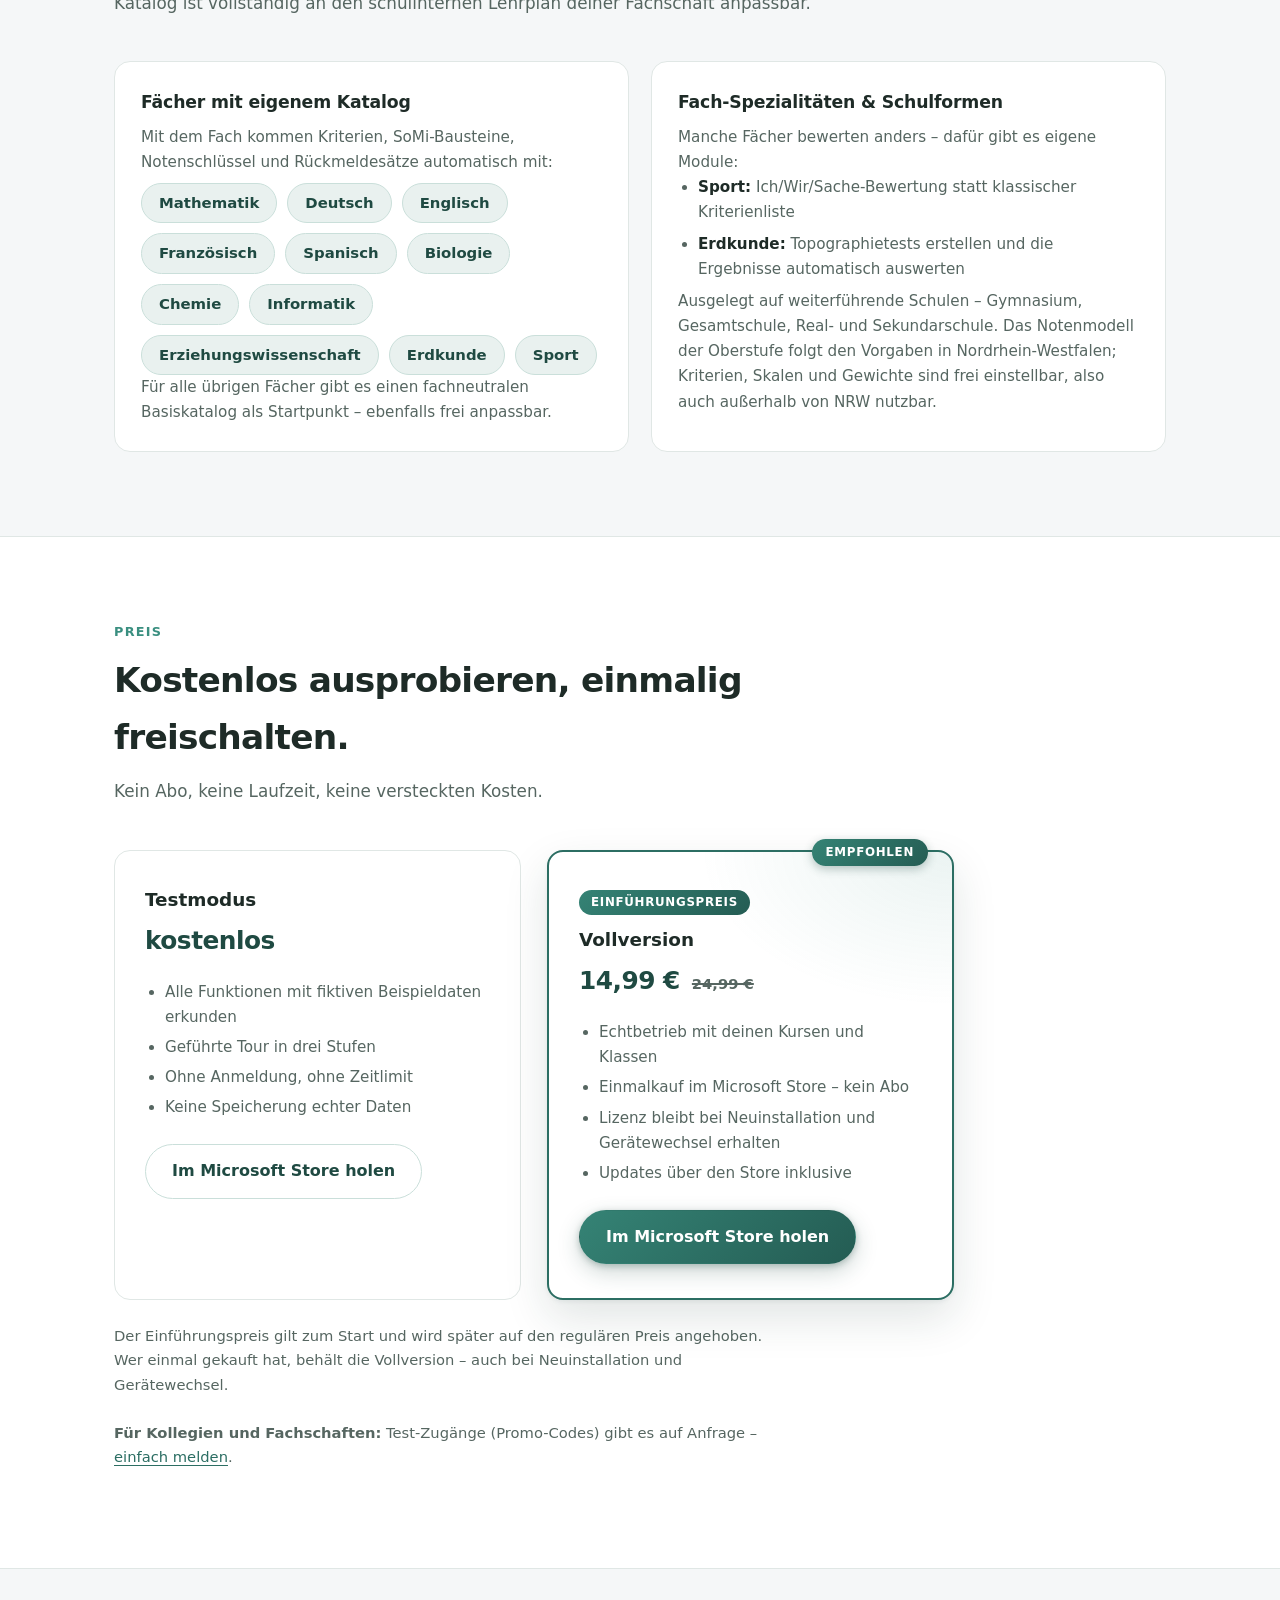
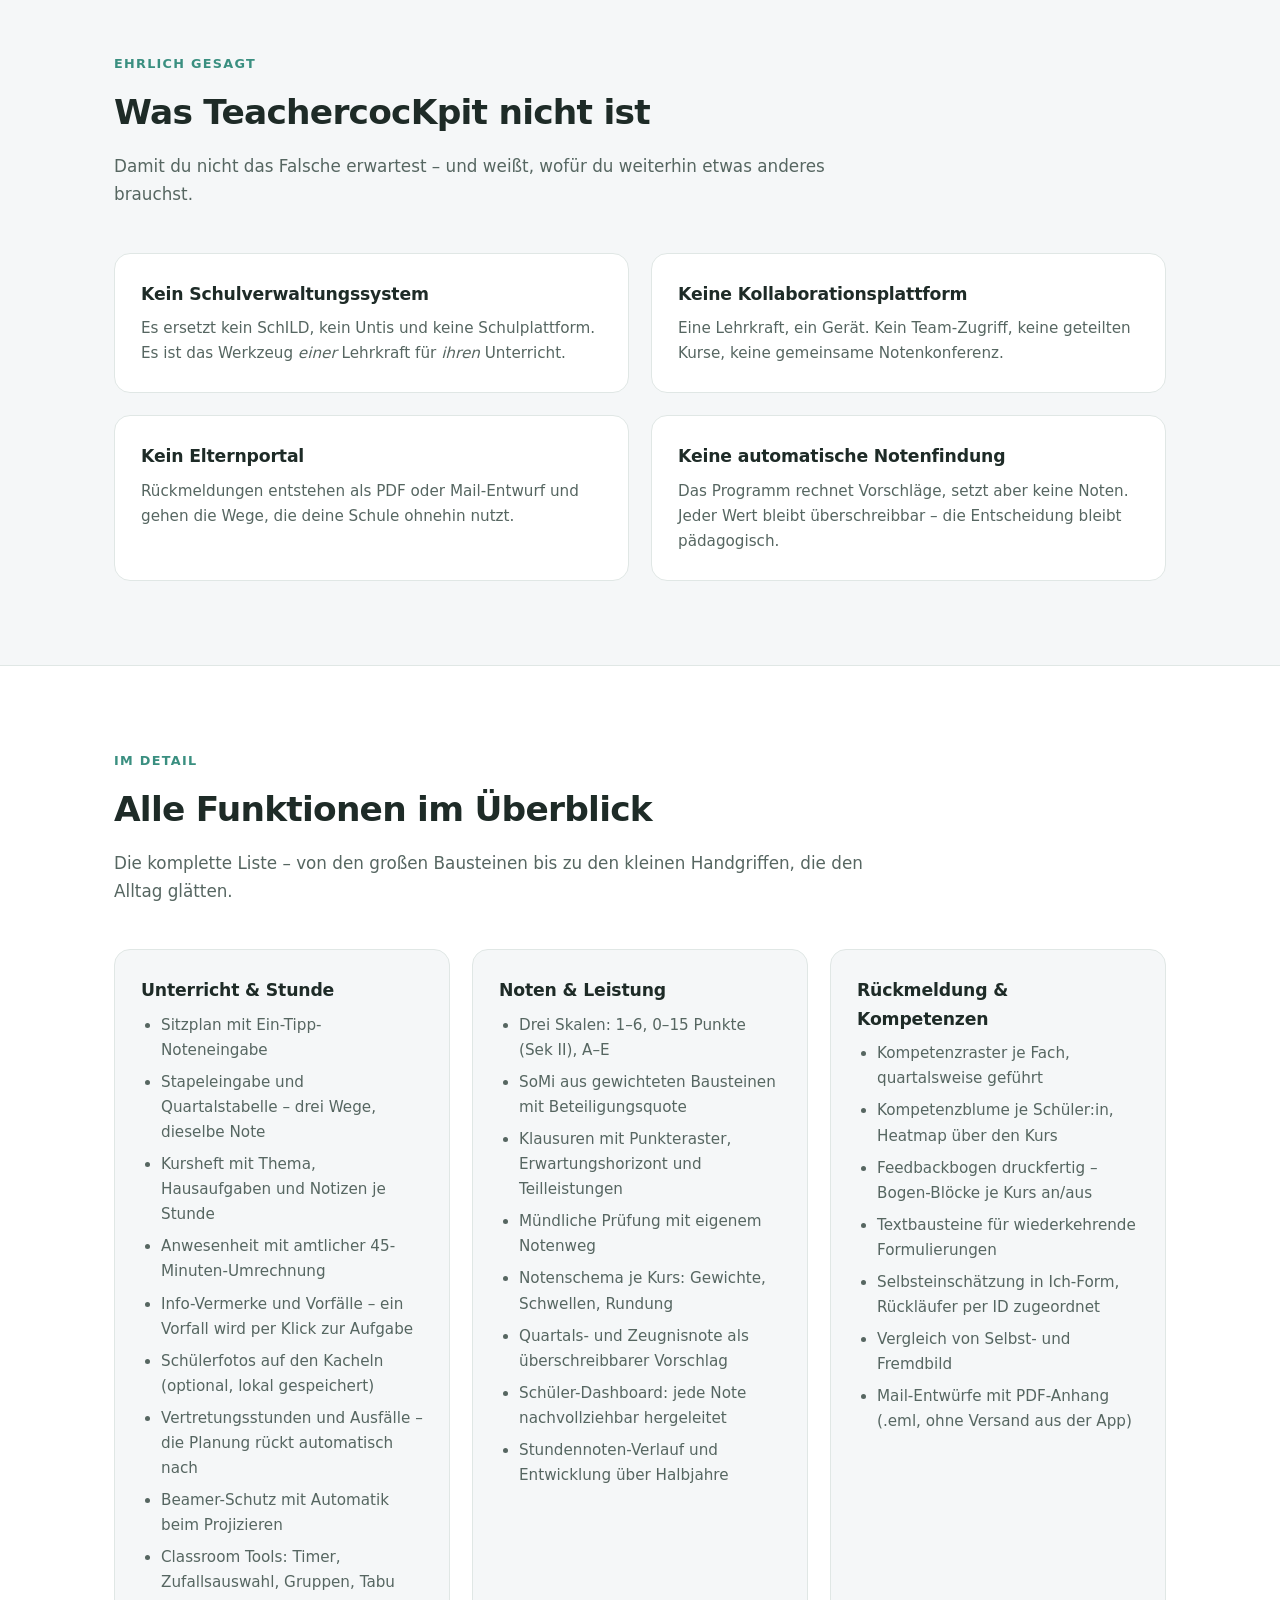
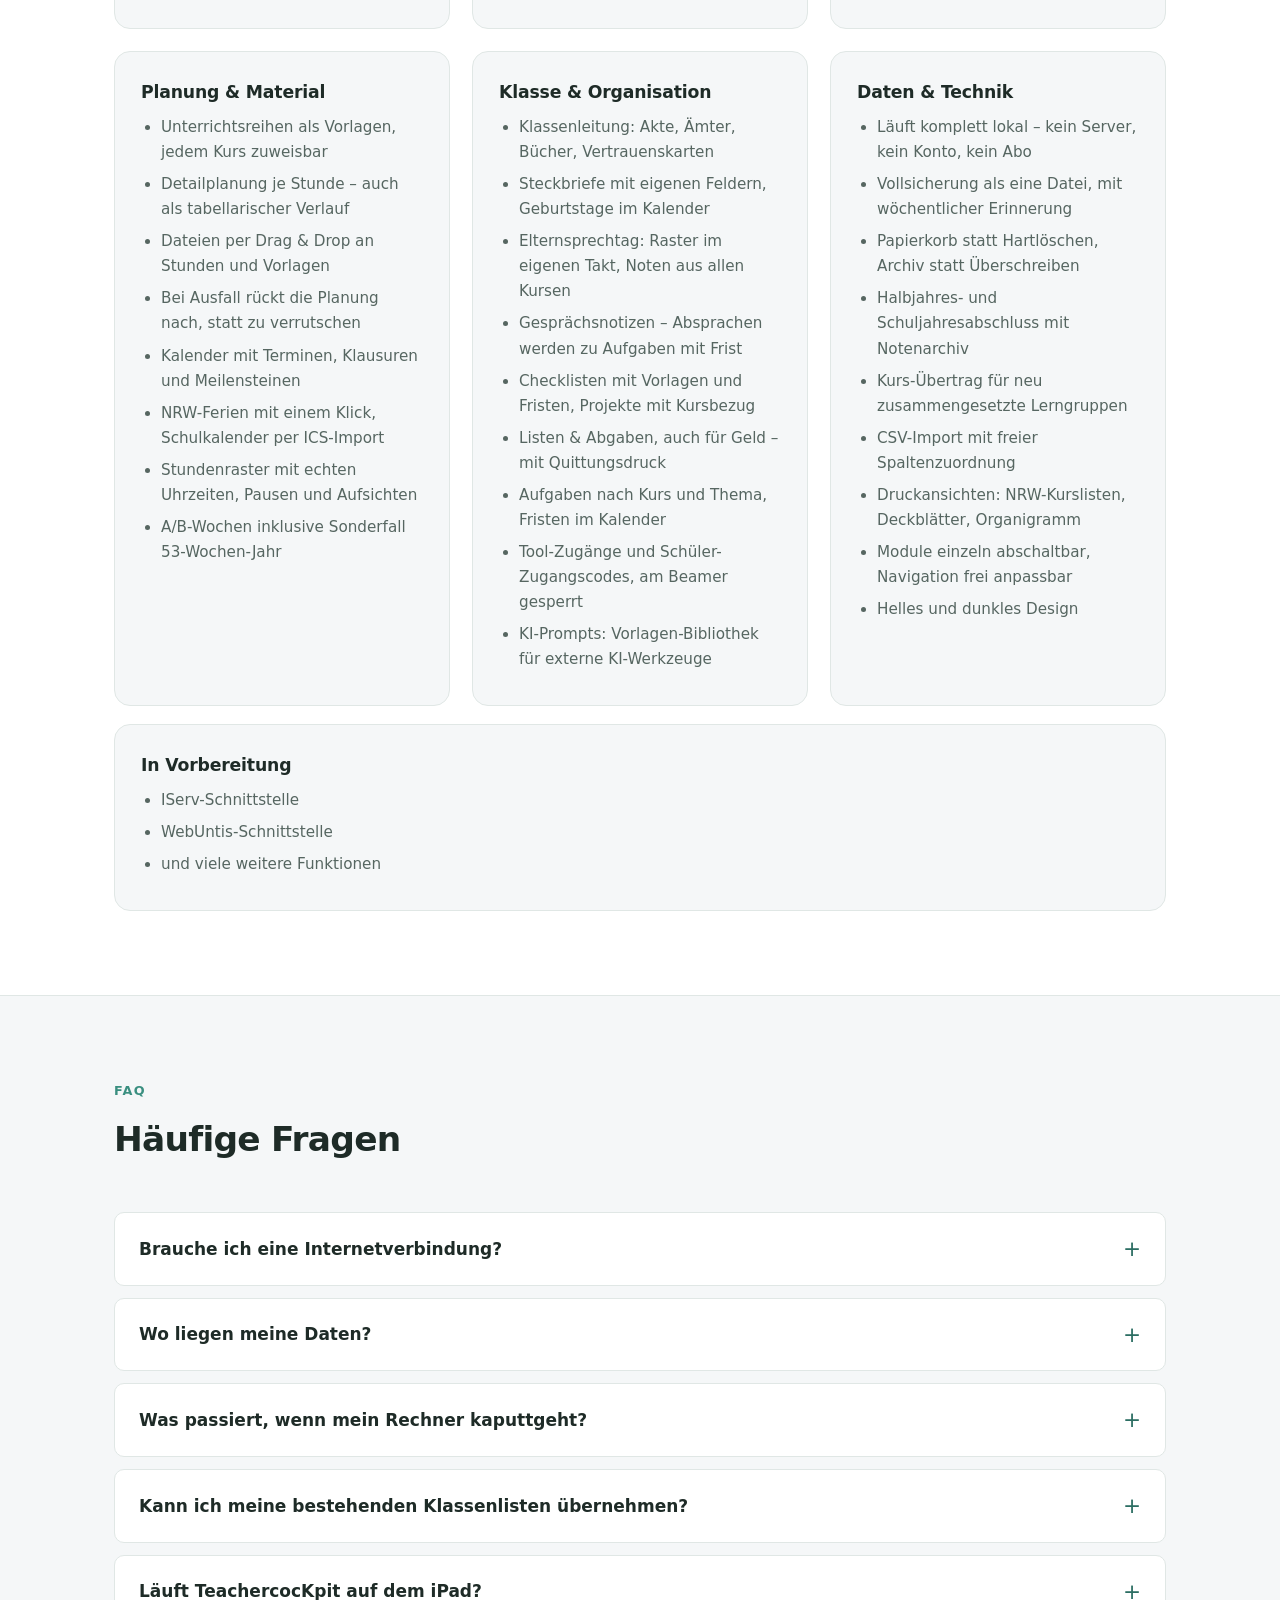
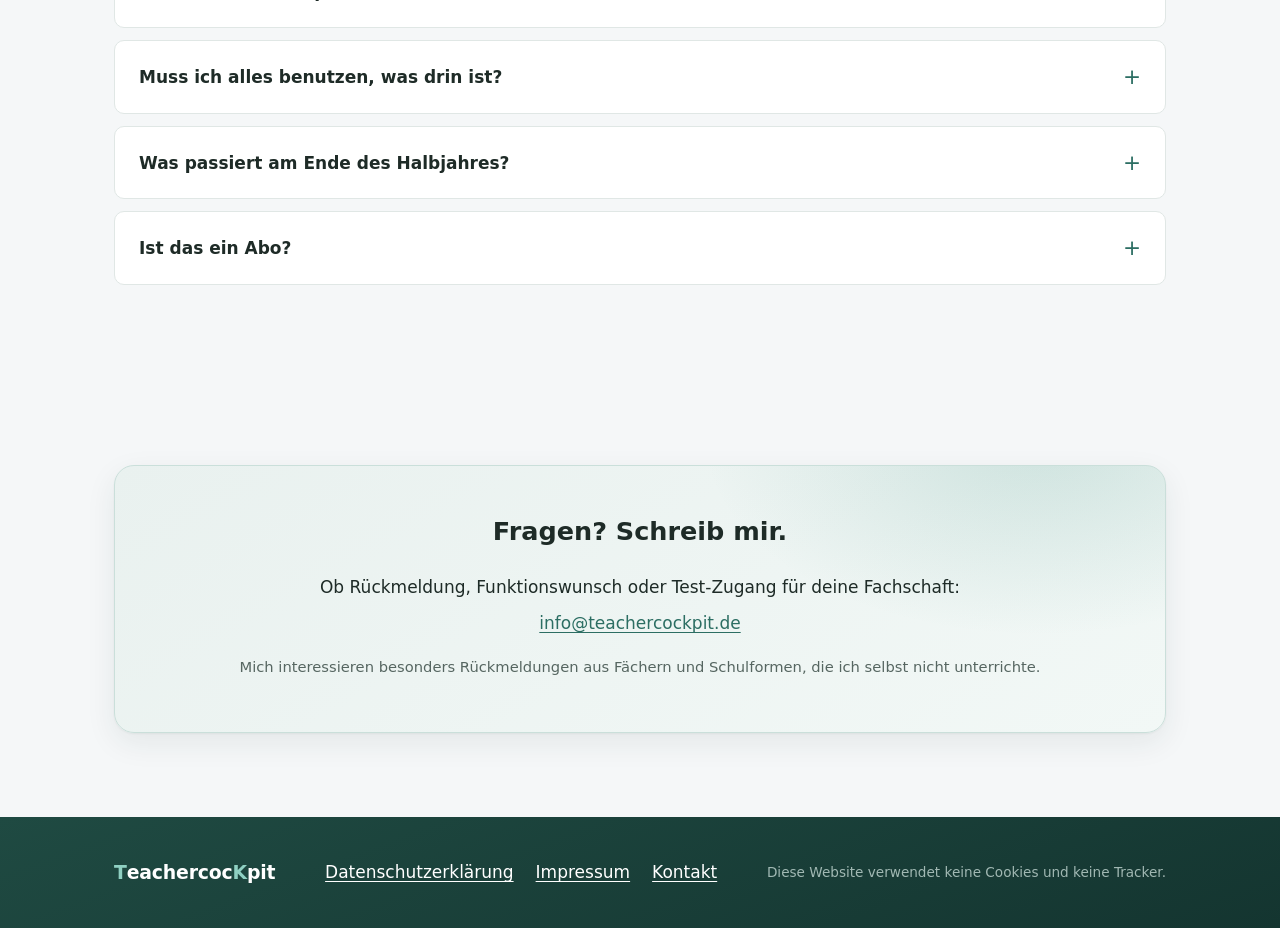
==== commit 6cc236e4: "Add files via upload" ====
--- a/index.html
+++ b/index.html
@@ -3,9 +3,77 @@
 <head>
 <meta charset="UTF-8">
 <meta name="viewport" content="width=device-width, initial-scale=1.0">
-<title>TeachercocKpit – Das Cockpit für deinen Unterrichtsalltag</title>
-<meta name="description" content="TeachercocKpit ist die lokale Desktop-App für Lehrkräfte: Sitzplan, Noten, Kompetenzen, Feedback und Klassenleitung an einem Ort. Kein Server, keine Cloud-Pflicht, kein Abo.">
+<title>TeachercocKpit – Notenbuch & Unterrichtsplaner für Lehrkräfte</title>
+<meta name="description" content="Digitales Notenbuch, Sitzplan, Unterrichtsplanung und Klassenleitung in einer Windows-App – komplett lokal, ohne Cloud, ohne Abo. Kostenlos ausprobieren im Testmodus.">
+<!-- SEO: Die kanonische Adresse der Seite. Liegt die Website unter einer anderen
+     Domain oder in einem Unterordner (z. B. GitHub Pages), diese URL hier sowie in
+     den og:/twitter:-Tags, im JSON-LD unten und in sitemap.xml anpassen. -->
+<link rel="canonical" href="https://teachercockpit.de/">
+<meta name="robots" content="index, follow, max-image-preview:large">
+<meta name="theme-color" content="#2c6e63">
+<link rel="icon" href="favicon.ico" sizes="any">
+<link rel="icon" href="icon-512.png" type="image/png" sizes="512x512">
+<link rel="apple-touch-icon" href="apple-touch-icon.png">
+<!-- Vorschau-Karten für Messenger, Social Media und Suchergebnisse -->
+<meta property="og:type" content="website">
+<meta property="og:site_name" content="TeachercocKpit">
+<meta property="og:title" content="TeachercocKpit – Notenbuch & Unterrichtsplaner für Lehrkräfte">
+<meta property="og:description" content="Digitales Notenbuch, Sitzplan, Unterrichtsplanung und Klassenleitung in einer Windows-App – komplett lokal, ohne Cloud, ohne Abo.">
+<meta property="og:url" content="https://teachercockpit.de/">
+<meta property="og:image" content="https://teachercockpit.de/screenshots/01_cockpit.png">
+<meta property="og:image:alt" content="Die Startseite des TeachercocKpit mit Wochenstundenplan, heutigen Stunden und Kursen.">
+<meta property="og:locale" content="de_DE">
+<meta name="twitter:card" content="summary_large_image">
+<meta name="twitter:title" content="TeachercocKpit – Notenbuch & Unterrichtsplaner für Lehrkräfte">
+<meta name="twitter:description" content="Digitales Notenbuch, Sitzplan, Unterrichtsplanung und Klassenleitung in einer Windows-App – komplett lokal, ohne Cloud, ohne Abo.">
+<meta name="twitter:image" content="https://teachercockpit.de/screenshots/01_cockpit.png">
 <link rel="stylesheet" href="style.css">
+<!-- Strukturierte Daten für Suchmaschinen. Preis und Store-Link stehen hier bewusst
+     fest (Suchmaschinen führen config.js nicht aus) — bei Preisänderung mitziehen. -->
+<script type="application/ld+json">
+{
+  "@context": "https://schema.org",
+  "@type": "SoftwareApplication",
+  "name": "TeachercocKpit",
+  "operatingSystem": "Windows 10, Windows 11",
+  "applicationCategory": "EducationalApplication",
+  "description": "Digitales Notenbuch und Unterrichtsplaner für Lehrkräfte: Sitzplan mit Noteneingabe, SoMi und Klausuren, Kompetenzraster, Feedbackbögen, Unterrichtsplanung und Klassenleitung – komplett lokal auf dem eigenen Rechner, ohne Cloud, ohne Konto, ohne Abo.",
+  "url": "https://teachercockpit.de/",
+  "image": "https://teachercockpit.de/screenshots/01_cockpit.png",
+  "inLanguage": "de",
+  "offers": {
+    "@type": "Offer",
+    "price": "14.99",
+    "priceCurrency": "EUR",
+    "url": "https://apps.microsoft.com/detail/9N7FBMHQMJBT"
+  },
+  "author": { "@type": "Person", "name": "Torben Krix" }
+}
+</script>
+<script type="application/ld+json">
+{
+  "@context": "https://schema.org",
+  "@type": "FAQPage",
+  "mainEntity": [
+    { "@type": "Question", "name": "Brauche ich eine Internetverbindung?",
+      "acceptedAnswer": { "@type": "Answer", "text": "Nein. Die App läuft vollständig offline. Internet brauchst du nur für den Kauf im Microsoft Store und für Updates." } },
+    { "@type": "Question", "name": "Wo liegen meine Daten?",
+      "acceptedAnswer": { "@type": "Answer", "text": "Ausschließlich lokal auf deinem Rechner – in einer Datei, deren Speicherort du selbst wählst, und in Sicherungsordnern, die du selbst festlegst. Es gibt keinen Hersteller-Server und keine Cloud-Pflicht." } },
+    { "@type": "Question", "name": "Was passiert, wenn mein Rechner kaputtgeht?",
+      "acceptedAnswer": { "@type": "Answer", "text": "Dafür gibt es die Vollsicherung: eine einzige Datei mit dem kompletten Datenbestand, die du auf ein neues Gerät mitnimmst und dort einliest. Das Cockpit erinnert dich wöchentlich daran, wenn länger keine Sicherung entstanden ist." } },
+    { "@type": "Question", "name": "Kann ich meine bestehenden Klassenlisten übernehmen?",
+      "acceptedAnswer": { "@type": "Answer", "text": "Ja. Schülerlisten lassen sich als CSV-Datei importieren – mit freier Spaltenzuordnung, weil jede Schule ihre Listen anders exportiert." } },
+    { "@type": "Question", "name": "Läuft TeachercocKpit auf dem iPad?",
+      "acceptedAnswer": { "@type": "Answer", "text": "Die Desktop-App gibt es für Windows über den Microsoft Store. Zusätzlich existiert eine Browser-Variante, die sich auch auf einem iPad nutzen lässt – mit Einschränkungen bei der Dateiablage." } },
+    { "@type": "Question", "name": "Muss ich alles benutzen, was drin ist?",
+      "acceptedAnswer": { "@type": "Answer", "text": "Nein. Klassenleitung, Projekte, Gespräche, Checklisten, Elternsprechtag und weitere Bereiche lassen sich einzeln abschalten. Abschalten blendet nur aus – deine Daten bleiben erhalten." } },
+    { "@type": "Question", "name": "Was passiert am Ende des Halbjahres?",
+      "acceptedAnswer": { "@type": "Answer", "text": "Der Halbjahresabschluss archiviert den kompletten Notenstand und leert den Kurs für das neue Halbjahr – Schülerliste, Notenschema und Planung bleiben stehen. Zum Schuljahresende rückt zusätzlich die Jahrgangsstufe weiter." } },
+    { "@type": "Question", "name": "Ist das ein Abo?",
+      "acceptedAnswer": { "@type": "Answer", "text": "Nein. Der Testmodus ist kostenlos, die Vollversion ist ein einmaliger Kauf. Die Lizenz hängt an deinem Microsoft-Konto und übersteht Neuinstallation und Gerätewechsel." } }
+  ]
+}
+</script>
 </head>
 <body>
 
@@ -40,7 +108,7 @@
       </div>
       <div class="window">
         <div class="window-bar"><i></i><i></i><i></i></div>
-        <a class="zoomable" href="screenshots/01_cockpit.png" title="Vergroessern"><img src="screenshots/01_cockpit.png" alt="Das Cockpit: Wochenstundenplan, die heutigen Stunden, eigene Kurse, anstehende Klausuren und Aufgaben auf einer Startseite." loading="eager" width="3840" height="2160"></a>
+        <a class="zoomable" href="screenshots/01_cockpit.png" title="Vergroessern"><img src="screenshots/01_cockpit.png" alt="Das Cockpit: Wochenstundenplan, die heutigen Stunden, eigene Kurse, anstehende Klausuren und Aufgaben auf einer Startseite." loading="eager" fetchpriority="high" width="3840" height="2160"></a>
       </div>
     </div>
   </section>
@@ -65,13 +133,13 @@
       <div class="section-head">
         <span class="section-eyebrow">Funktionen</span>
         <h2>Alles, was der Schulalltag braucht</h2>
-        <p>Kuratierte Bausteine aus echtem Unterrichtsalltag – kein Konzernprodukt, sondern über Jahre im eigenen Unterricht gewachsen.</p>
+        <p>Kuratierte Bausteine aus echtem Unterrichtsalltag – kein Konzernprodukt, sondern über Jahre im eigenen Unterricht gewachsen. Die komplette Liste steht <a href="#funktionsliste">weiter unten im Detail</a>.</p>
       </div>
       <div class="grid cols-3">
         <div class="card">
           <span class="tag">Unterricht &amp; Stunde</span>
           <h3>Sitzplan mit Schnell-Eingabe</h3>
-          <p>Note, Abwesenheit, Verspätung, fehlende Hausaufgaben oder Vorfall direkt am Sitzplan erfassen – ein Tipp pro Platz. Mit Beamer-Schutz: Beim Projizieren bleiben Namen und Noten verdeckt.</p>
+          <p>Note, Abwesenheit, Verspätung, fehlende Hausaufgaben oder Vorfall direkt am Sitzplan erfassen – ein Tipp pro Platz. Auf Wunsch mit Schülerfotos auf den Kacheln. Mit Beamer-Schutz: Beim Projizieren bleiben Noten, Vermerke und Fotos verdeckt.</p>
         </div>
         <div class="card">
           <span class="tag">Noten &amp; Leistung</span>
@@ -86,7 +154,7 @@
         <div class="card">
           <span class="tag">Feedback</span>
           <h3>Feedbackbögen</h3>
-          <p>Rückmeldung und Reflexion in einem Dokument, druckfertig als PDF oder als vorbereiteter Mail-Entwurf. Mit Textbausteinen für Wiederkehrendes – individuelle Rückmeldung ohne Mehrarbeit.</p>
+          <p>Rückmeldung und Reflexion in einem Dokument, druckfertig als PDF oder als vorbereiteter Mail-Entwurf. Mit Textbausteinen für Wiederkehrendes – und je Kurs abschaltbaren Bogen-Blöcken, damit der Bogen zu deiner Lerngruppe passt.</p>
         </div>
         <div class="card">
           <span class="tag">Planung &amp; Material</span>
@@ -96,7 +164,7 @@
         <div class="card">
           <span class="tag">Klassenleitung</span>
           <h3>Klasse im Blick</h3>
-          <p>Klassenakte, Ämter, Bücherverwaltung und Vertrauenskarten. Dazu Projekte, Checklisten mit Fristen, Gesprächsnotizen – bis zur Planung des Elternsprechtags.</p>
+          <p>Klassenakte mit Steckbriefen, Ämter, Bücherverwaltung, Vertrauenskarten und Geburtstage im Kalender. Dazu Projekte, Checklisten mit Fristen, Gesprächsnotizen – bis zur Planung des Elternsprechtags.</p>
         </div>
       </div>
     </div>
@@ -209,9 +277,9 @@
         <figure>
           <div class="window">
             <div class="window-bar"><i></i><i></i><i></i></div>
-            <a class="zoomable" href="screenshots/11_kurs_sitzplan.png" title="Vergroessern"><img src="screenshots/11_kurs_sitzplan.png" alt="Sitzplan mit Schuelerkacheln und der Eingabeleiste fuer Note, Abwesenheit und Verspaetung." loading="lazy" width="3840" height="2160"></a>
-          </div>
-          <figcaption><strong>Beamer-Schutz.</strong> Ein Schalter verdeckt alles Sensible, solange projiziert wird – Namen im Sitzplan, eigene Passwörter, Zugangscodes. Offene Anzeigen fallen dabei von selbst zu.</figcaption>
+            <a class="zoomable" href="screenshots/28_beamer.png" title="Vergroessern"><img src="screenshots/28_beamer.png" alt="Sitzplan im Beamer-Schutz: Die Kacheln zeigen nur noch Namen, Noten und Vermerke sind verdeckt." loading="lazy" width="3840" height="2160"></a>
+          </div>
+          <figcaption><strong>Beamer-Schutz.</strong> Ein Schalter verdeckt alles Sensible, solange projiziert wird – Noten und Vermerke im Sitzplan, eigene Passwörter, Zugangscodes. Offene Anzeigen fallen dabei von selbst zu.</figcaption>
         </figure>
         <figure>
           <div class="window">
@@ -240,6 +308,13 @@
             <a class="zoomable" href="screenshots/04_klassenleitung.png" title="Vergroessern"><img src="screenshots/04_klassenleitung.png" alt="Klassenleitung mit Reitern für Listen, Vertrauenskarten und Bücher sowie der Schülerübersicht." loading="lazy" width="3840" height="2160"></a>
           </div>
           <figcaption><strong>Klassenleitung.</strong> Klassenakte, Ämter, Bücher und Vertrauenskarten — die Klasse jenseits des eigenen Fachs, mit Export der ganzen Akte für die Übergabe.</figcaption>
+        </figure>
+        <figure>
+          <div class="window">
+            <div class="window-bar"><i></i><i></i><i></i></div>
+            <a class="zoomable" href="screenshots/29_kiprompts.png" title="Vergroessern"><img src="screenshots/29_kiprompts.png" alt="KI-Prompts-Bibliothek mit Ordnern und fertigen Vorlagen, etwa für Elternbriefe oder Übungsaufgaben." loading="lazy" width="3840" height="2160"></a>
+          </div>
+          <figcaption><strong>KI-Prompts.</strong> Eine Bibliothek erprobter Vorlagen für externe KI-Werkzeuge — nach Fach gefiltert, mit Platzhaltern zum Ausfüllen. Namen setzt du bewusst erst außerhalb ein; die App selbst hat keine KI-Anbindung und sendet nichts.</figcaption>
         </figure>
       </div>
     </div>
@@ -405,8 +480,109 @@
     </div>
   </section>
 
+  <!-- ====================== ALLE FUNKTIONEN ======================= -->
+  <section class="alt" id="funktionsliste">
+    <div class="wrap">
+      <div class="section-head">
+        <span class="section-eyebrow">Im Detail</span>
+        <h2>Alle Funktionen im Überblick</h2>
+        <p>Die komplette Liste – von den großen Bausteinen bis zu den kleinen Handgriffen, die den Alltag glätten.</p>
+      </div>
+      <div class="grid cols-3">
+        <div class="card">
+          <h3>Unterricht &amp; Stunde</h3>
+          <ul class="plain-list">
+            <li>Sitzplan mit Ein-Tipp-Noteneingabe</li>
+            <li>Stapeleingabe und Quartalstabelle – drei Wege, dieselbe Note</li>
+            <li>Kursheft mit Thema, Hausaufgaben und Notizen je Stunde</li>
+            <li>Anwesenheit mit amtlicher 45-Minuten-Umrechnung</li>
+            <li>Info-Vermerke und Vorfälle – ein Vorfall wird per Klick zur Aufgabe</li>
+            <li>Schülerfotos auf den Kacheln (optional, lokal gespeichert)</li>
+            <li>Vertretungsstunden und Ausfälle – die Planung rückt automatisch nach</li>
+            <li>Beamer-Schutz mit Automatik beim Projizieren</li>
+            <li>Classroom Tools: Timer, Zufallsauswahl, Gruppen, Tabu</li>
+          </ul>
+        </div>
+        <div class="card">
+          <h3>Noten &amp; Leistung</h3>
+          <ul class="plain-list">
+            <li>Drei Skalen: 1–6, 0–15 Punkte (Sek II), A–E</li>
+            <li>SoMi aus gewichteten Bausteinen mit Beteiligungsquote</li>
+            <li>Klausuren mit Punkteraster, Erwartungshorizont und Teilleistungen</li>
+            <li>Mündliche Prüfung mit eigenem Notenweg</li>
+            <li>Notenschema je Kurs: Gewichte, Schwellen, Rundung</li>
+            <li>Quartals- und Zeugnisnote als überschreibbarer Vorschlag</li>
+            <li>Schüler-Dashboard: jede Note nachvollziehbar hergeleitet</li>
+            <li>Stundennoten-Verlauf und Entwicklung über Halbjahre</li>
+          </ul>
+        </div>
+        <div class="card">
+          <h3>Rückmeldung &amp; Kompetenzen</h3>
+          <ul class="plain-list">
+            <li>Kompetenzraster je Fach, quartalsweise geführt</li>
+            <li>Kompetenzblume je Schüler:in, Heatmap über den Kurs</li>
+            <li>Feedbackbogen druckfertig – Bogen-Blöcke je Kurs an/aus</li>
+            <li>Textbausteine für wiederkehrende Formulierungen</li>
+            <li>Selbsteinschätzung in Ich-Form, Rückläufer per ID zugeordnet</li>
+            <li>Vergleich von Selbst- und Fremdbild</li>
+            <li>Mail-Entwürfe mit PDF-Anhang (.eml, ohne Versand aus der App)</li>
+          </ul>
+        </div>
+        <div class="card">
+          <h3>Planung &amp; Material</h3>
+          <ul class="plain-list">
+            <li>Unterrichtsreihen als Vorlagen, jedem Kurs zuweisbar</li>
+            <li>Detailplanung je Stunde – auch als tabellarischer Verlauf</li>
+            <li>Dateien per Drag &amp; Drop an Stunden und Vorlagen</li>
+            <li>Bei Ausfall rückt die Planung nach, statt zu verrutschen</li>
+            <li>Kalender mit Terminen, Klausuren und Meilensteinen</li>
+            <li>NRW-Ferien mit einem Klick, Schulkalender per ICS-Import</li>
+            <li>Stundenraster mit echten Uhrzeiten, Pausen und Aufsichten</li>
+            <li>A/B-Wochen inklusive Sonderfall 53-Wochen-Jahr</li>
+          </ul>
+        </div>
+        <div class="card">
+          <h3>Klasse &amp; Organisation</h3>
+          <ul class="plain-list">
+            <li>Klassenleitung: Akte, Ämter, Bücher, Vertrauenskarten</li>
+            <li>Steckbriefe mit eigenen Feldern, Geburtstage im Kalender</li>
+            <li>Elternsprechtag: Raster im eigenen Takt, Noten aus allen Kursen</li>
+            <li>Gesprächsnotizen – Absprachen werden zu Aufgaben mit Frist</li>
+            <li>Checklisten mit Vorlagen und Fristen, Projekte mit Kursbezug</li>
+            <li>Listen &amp; Abgaben, auch für Geld – mit Quittungsdruck</li>
+            <li>Aufgaben nach Kurs und Thema, Fristen im Kalender</li>
+            <li>Tool-Zugänge und Schüler-Zugangscodes, am Beamer gesperrt</li>
+            <li>KI-Prompts: Vorlagen-Bibliothek für externe KI-Werkzeuge</li>
+          </ul>
+        </div>
+        <div class="card">
+          <h3>Daten &amp; Technik</h3>
+          <ul class="plain-list">
+            <li>Läuft komplett lokal – kein Server, kein Konto, kein Abo</li>
+            <li>Vollsicherung als eine Datei, mit wöchentlicher Erinnerung</li>
+            <li>Papierkorb statt Hartlöschen, Archiv statt Überschreiben</li>
+            <li>Halbjahres- und Schuljahresabschluss mit Notenarchiv</li>
+            <li>Kurs-Übertrag für neu zusammengesetzte Lerngruppen</li>
+            <li>CSV-Import mit freier Spaltenzuordnung</li>
+            <li>Druckansichten: NRW-Kurslisten, Deckblätter, Organigramm</li>
+            <li>Module einzeln abschaltbar, Navigation frei anpassbar</li>
+            <li>Helles und dunkles Design</li>
+          </ul>
+        </div>
+      </div>
+      <div class="card" style="margin-top:18px">
+        <h3>In Vorbereitung</h3>
+        <ul class="plain-list">
+          <li>IServ-Schnittstelle</li>
+          <li>WebUntis-Schnittstelle</li>
+          <li>und viele weitere Funktionen</li>
+        </ul>
+      </div>
+    </div>
+  </section>
+
   <!-- ============================= FAQ ============================ -->
-  <section class="alt faq" id="faq">
+  <section class="faq" id="faq">
     <div class="wrap">
       <div class="section-head">
         <span class="section-eyebrow">FAQ</span>
--- a/style.css
+++ b/style.css
@@ -24,6 +24,9 @@
 
 * { box-sizing: border-box; }
 html { scroll-behavior: smooth; }
+/* Ankersprünge landen sonst unter dem sticky Header (mobil zweizeilig, daher mehr). */
+section[id], div[id] { scroll-margin-top: 76px; }
+@media (max-width: 620px) { section[id], div[id] { scroll-margin-top: 112px; } }
 
 body {
   margin: 0;
@@ -496,7 +499,11 @@
 }
 @media (max-width: 620px) {
   .grid.cols-3, .grid.cols-2, .shots, .price-cards { grid-template-columns: 1fr; }
-  .site-nav { display: none; }
+  /* Nav bleibt sichtbar (vorher display:none — auf dem Smartphone fehlte jede
+     Navigation): kompaktere, umbrechende Links statt eines Burger-Menüs. */
+  .site-header .wrap { flex-direction: column; gap: 6px; align-items: flex-start; }
+  .site-nav { gap: 2px; }
+  .site-nav a { padding: 4px 8px; font-size: .82rem; }
   section { padding: 56px 0; }
   .hero { padding: 64px 0 52px; }
   .step-text h3 { font-size: 1.24rem; }
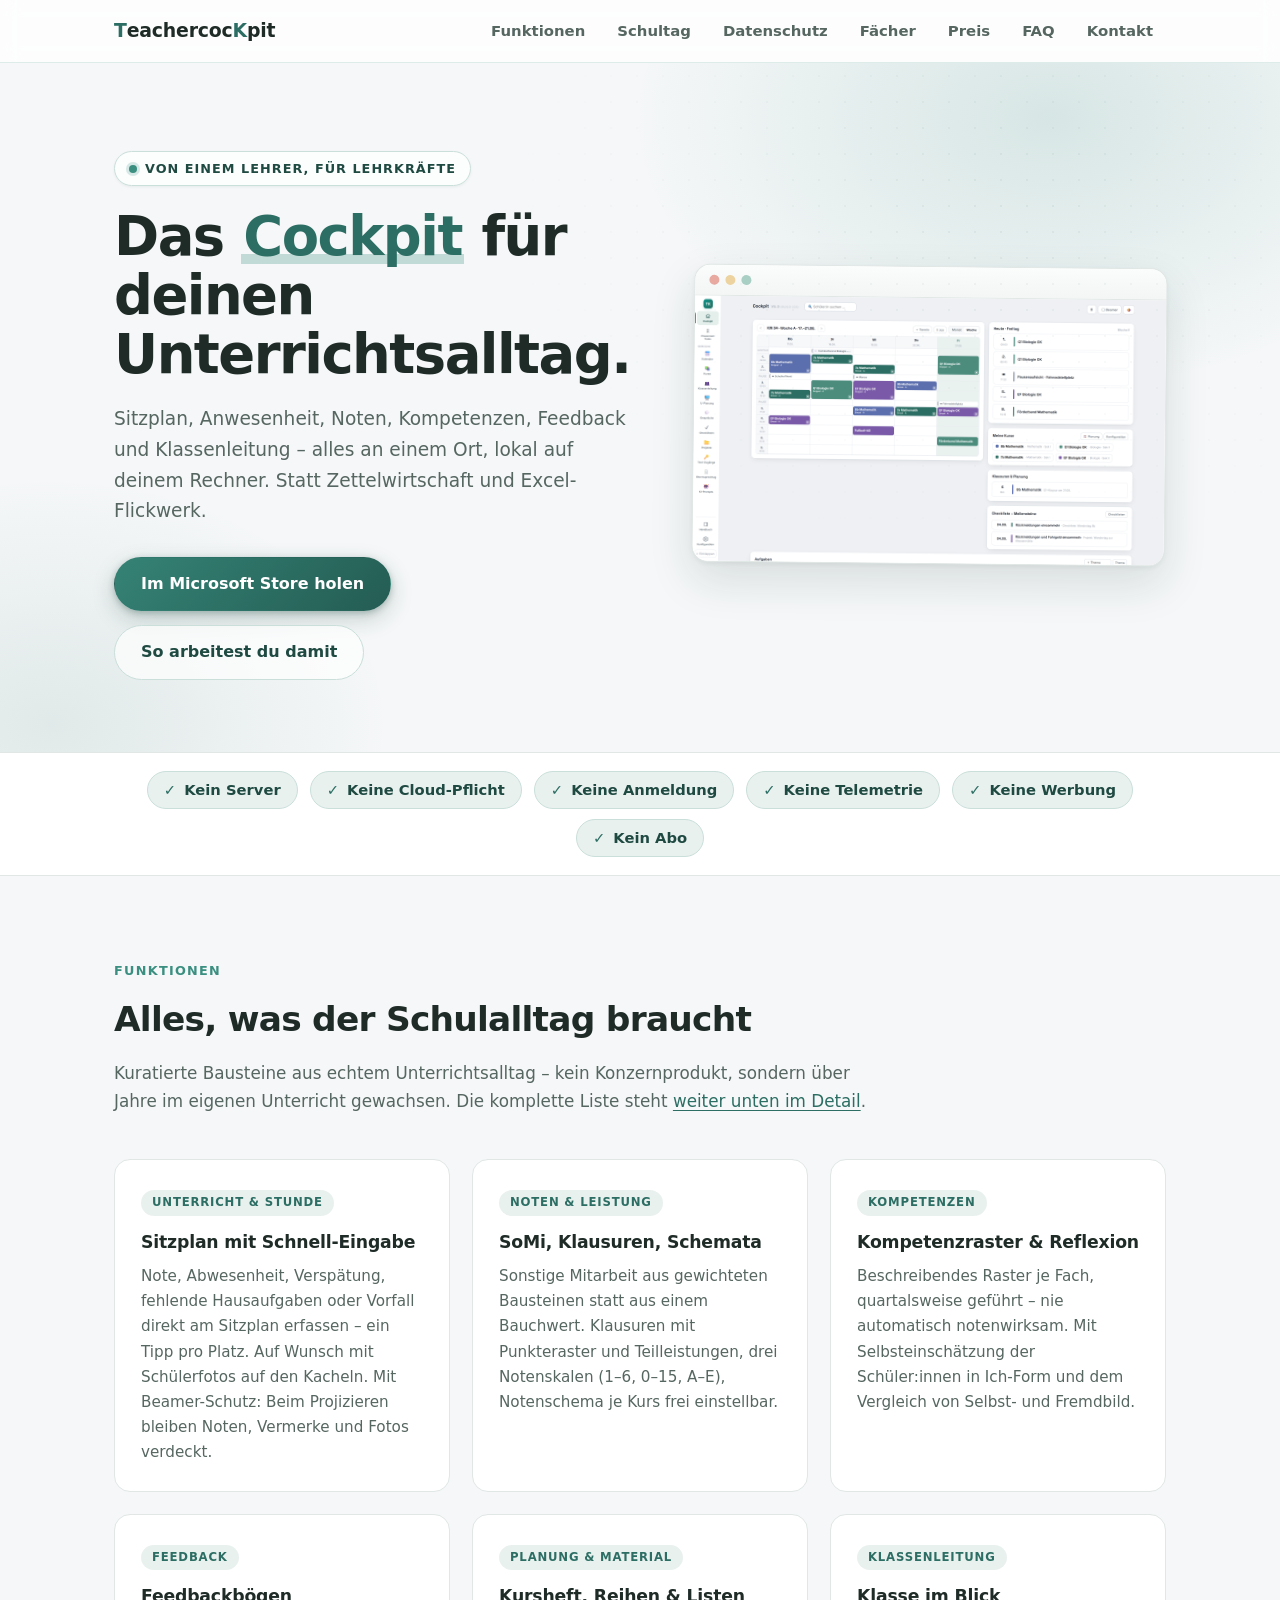
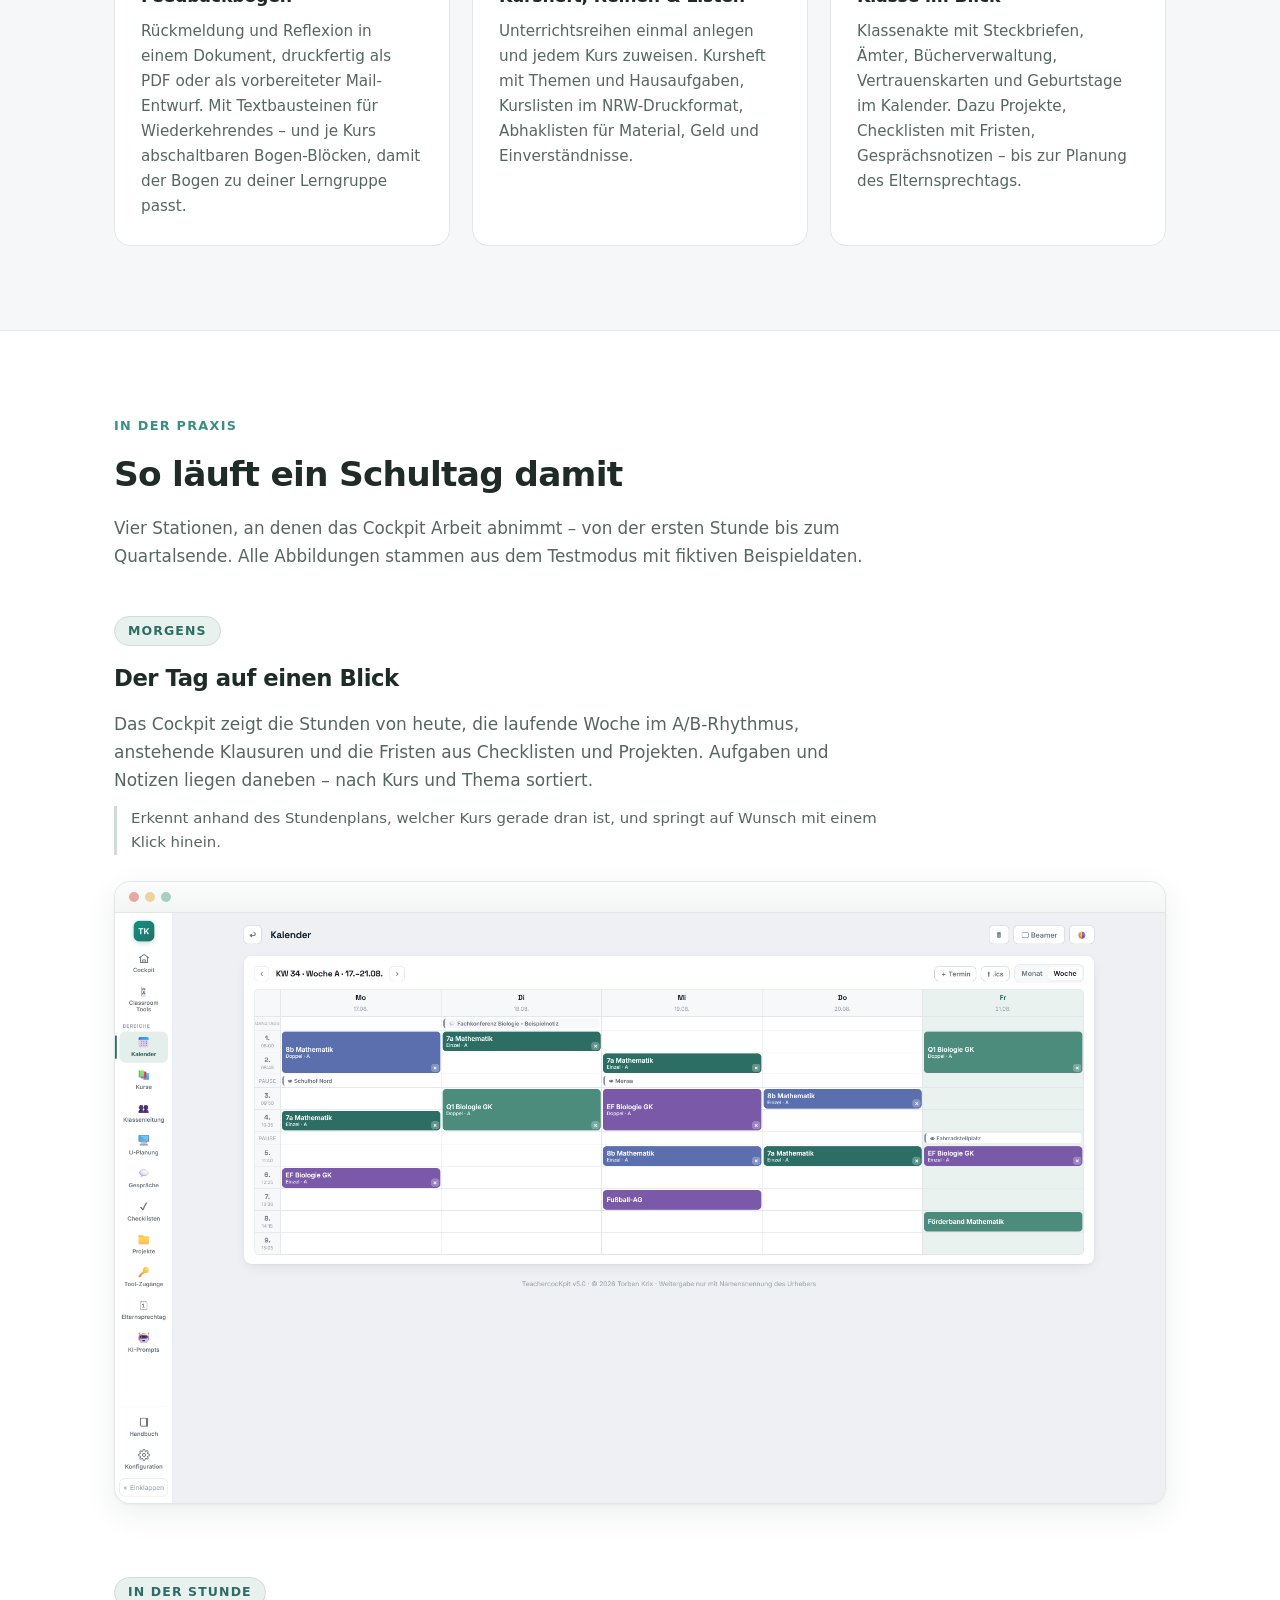
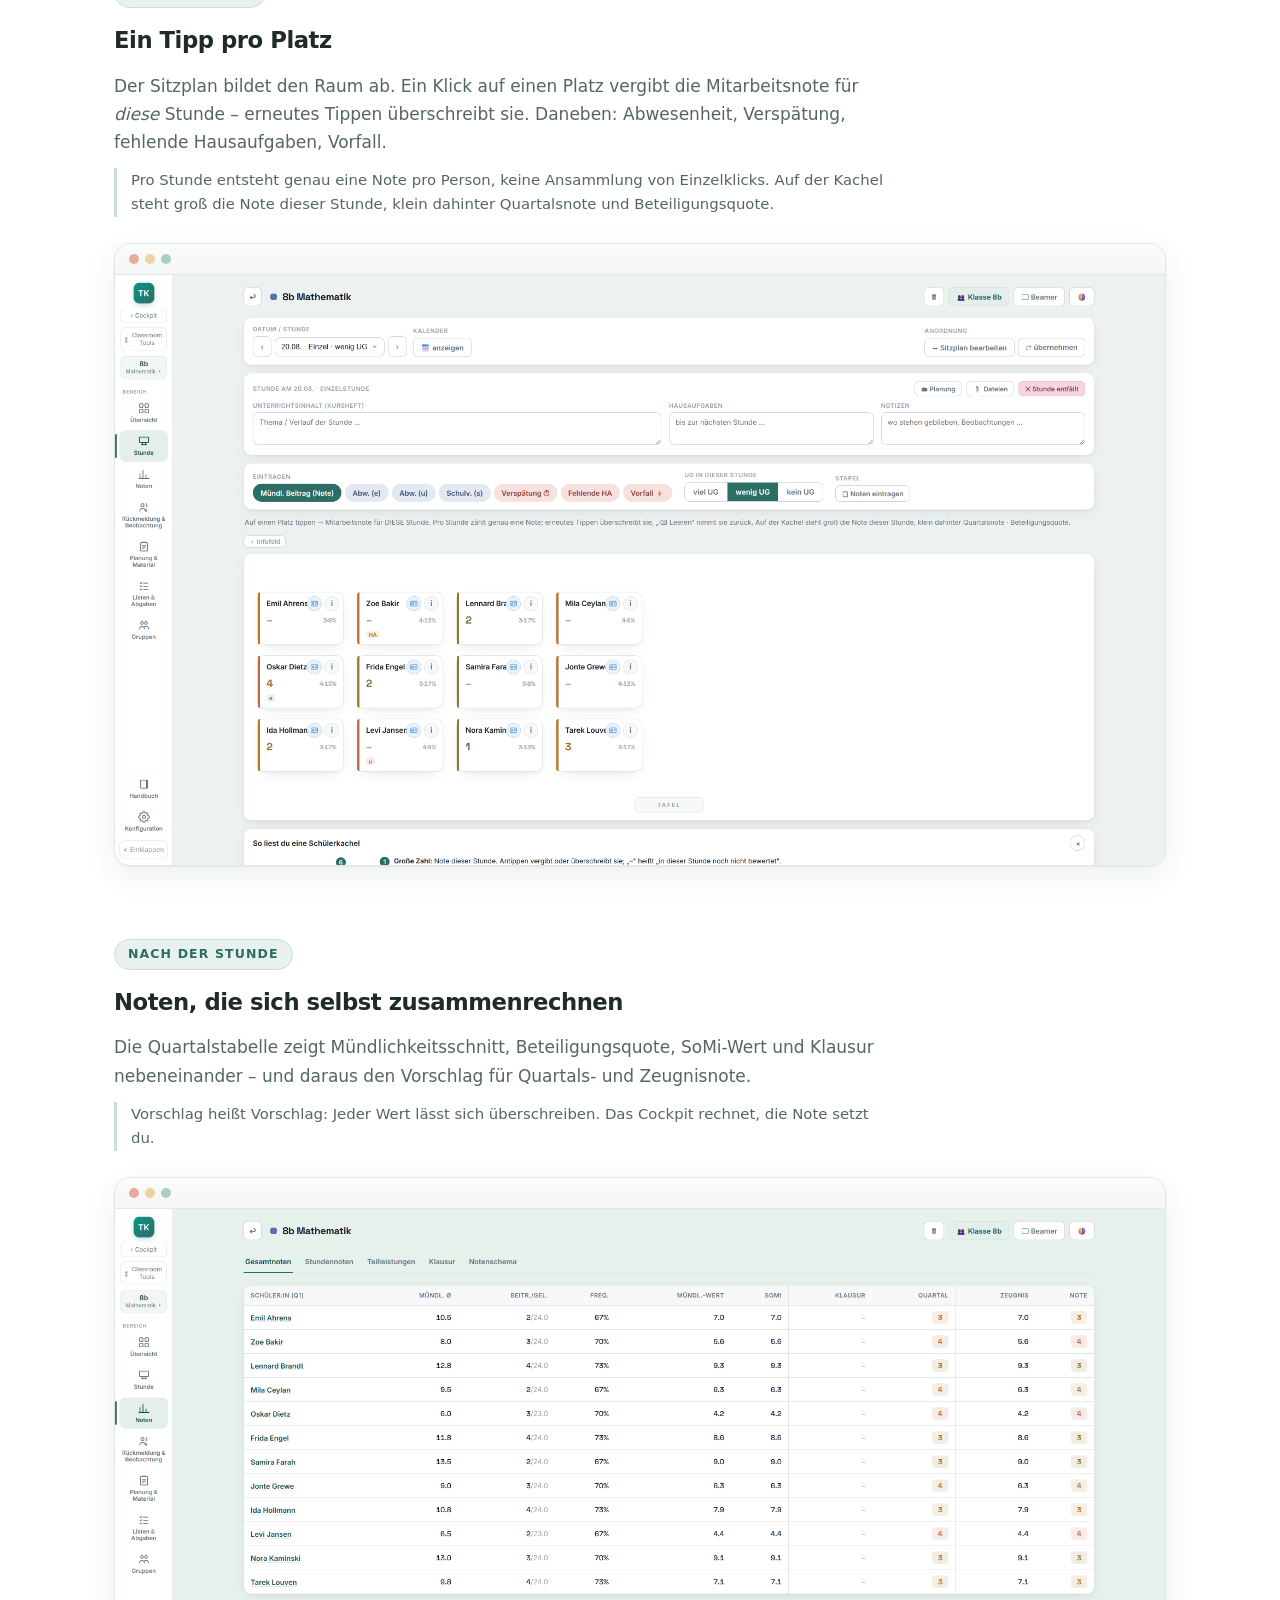
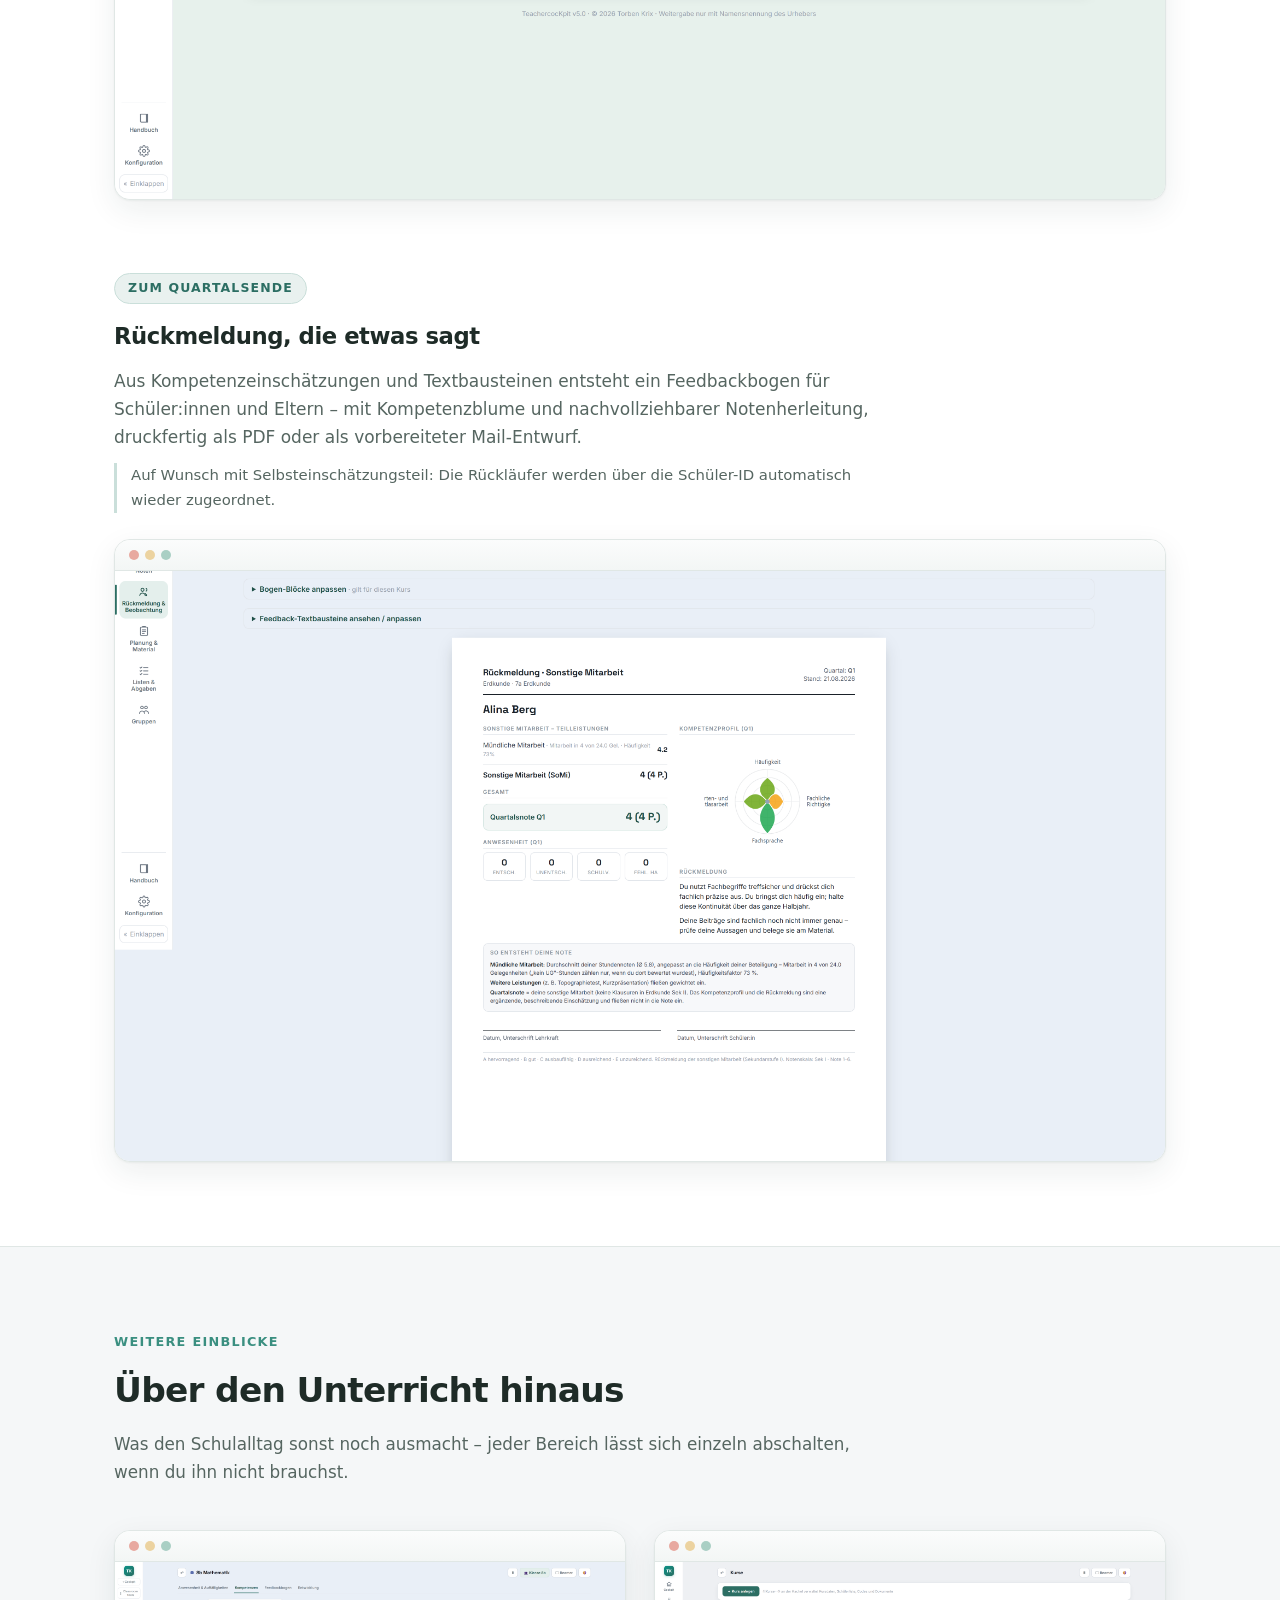
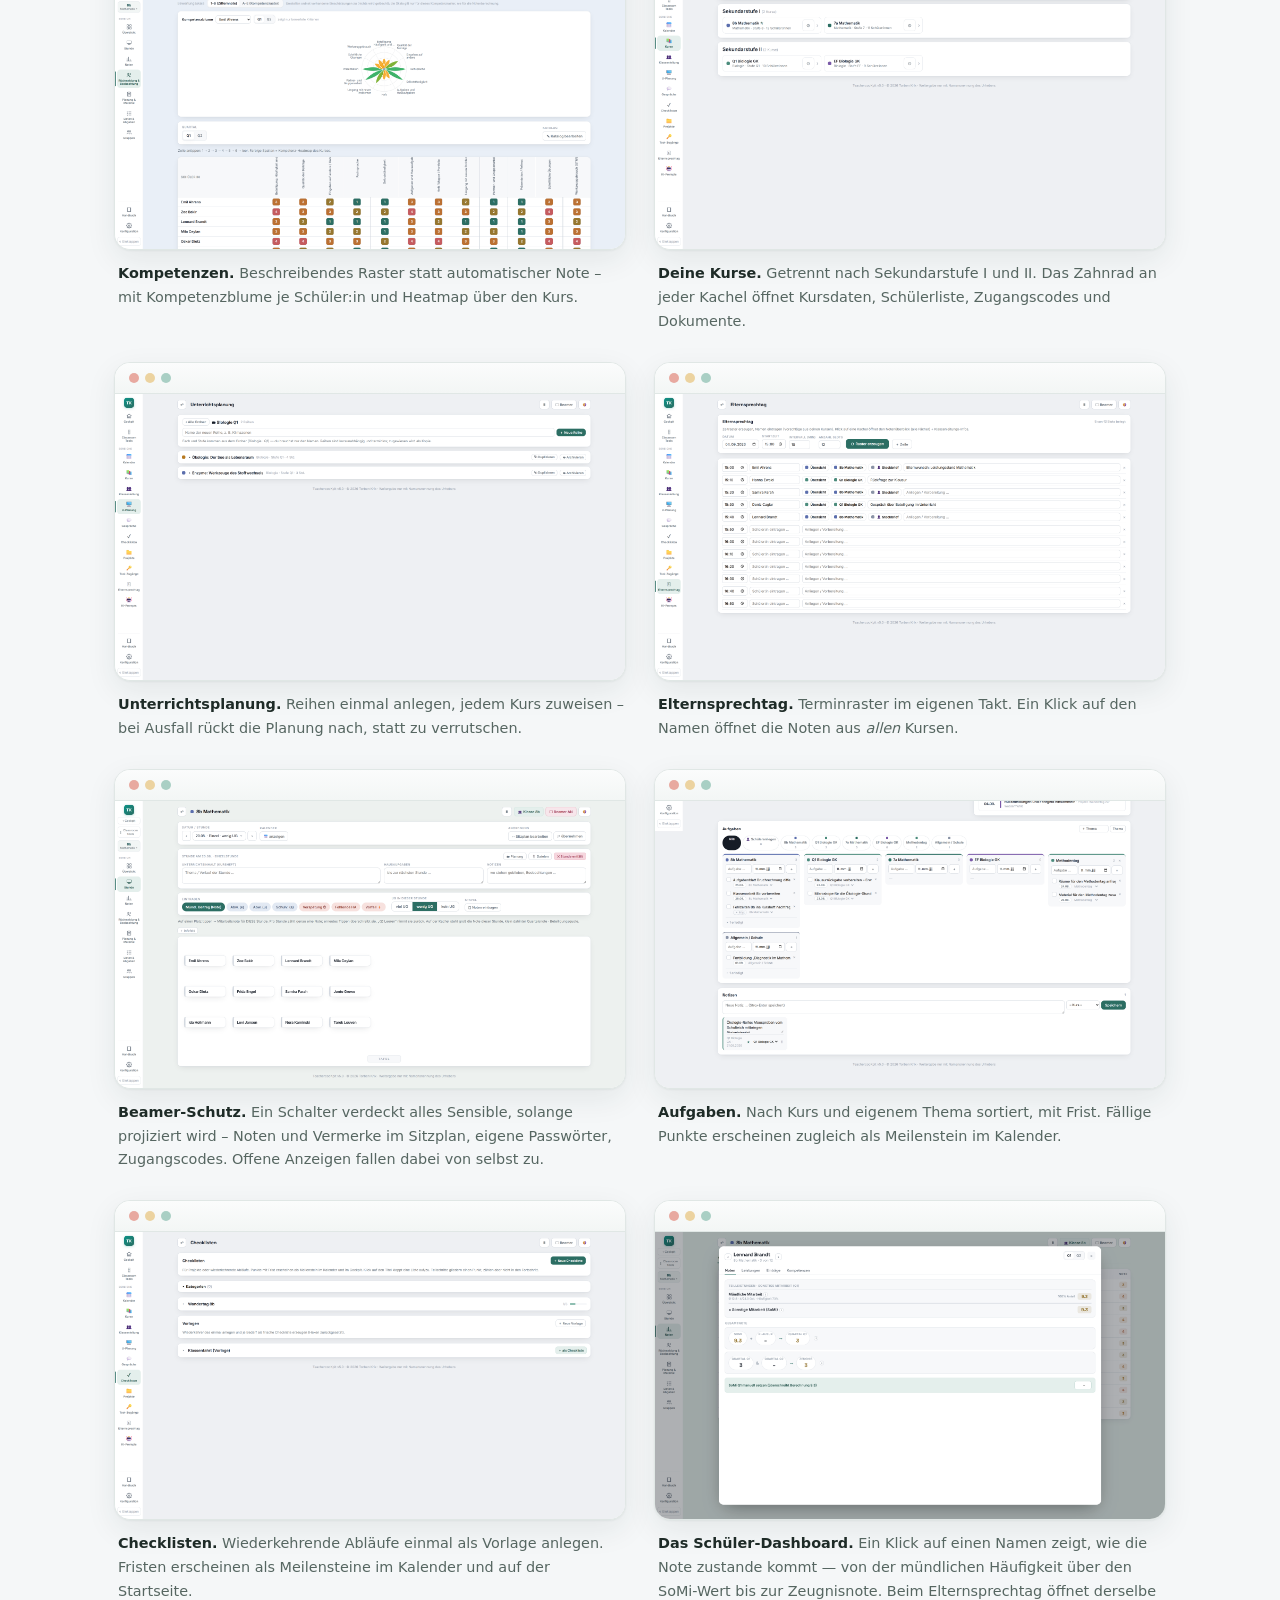
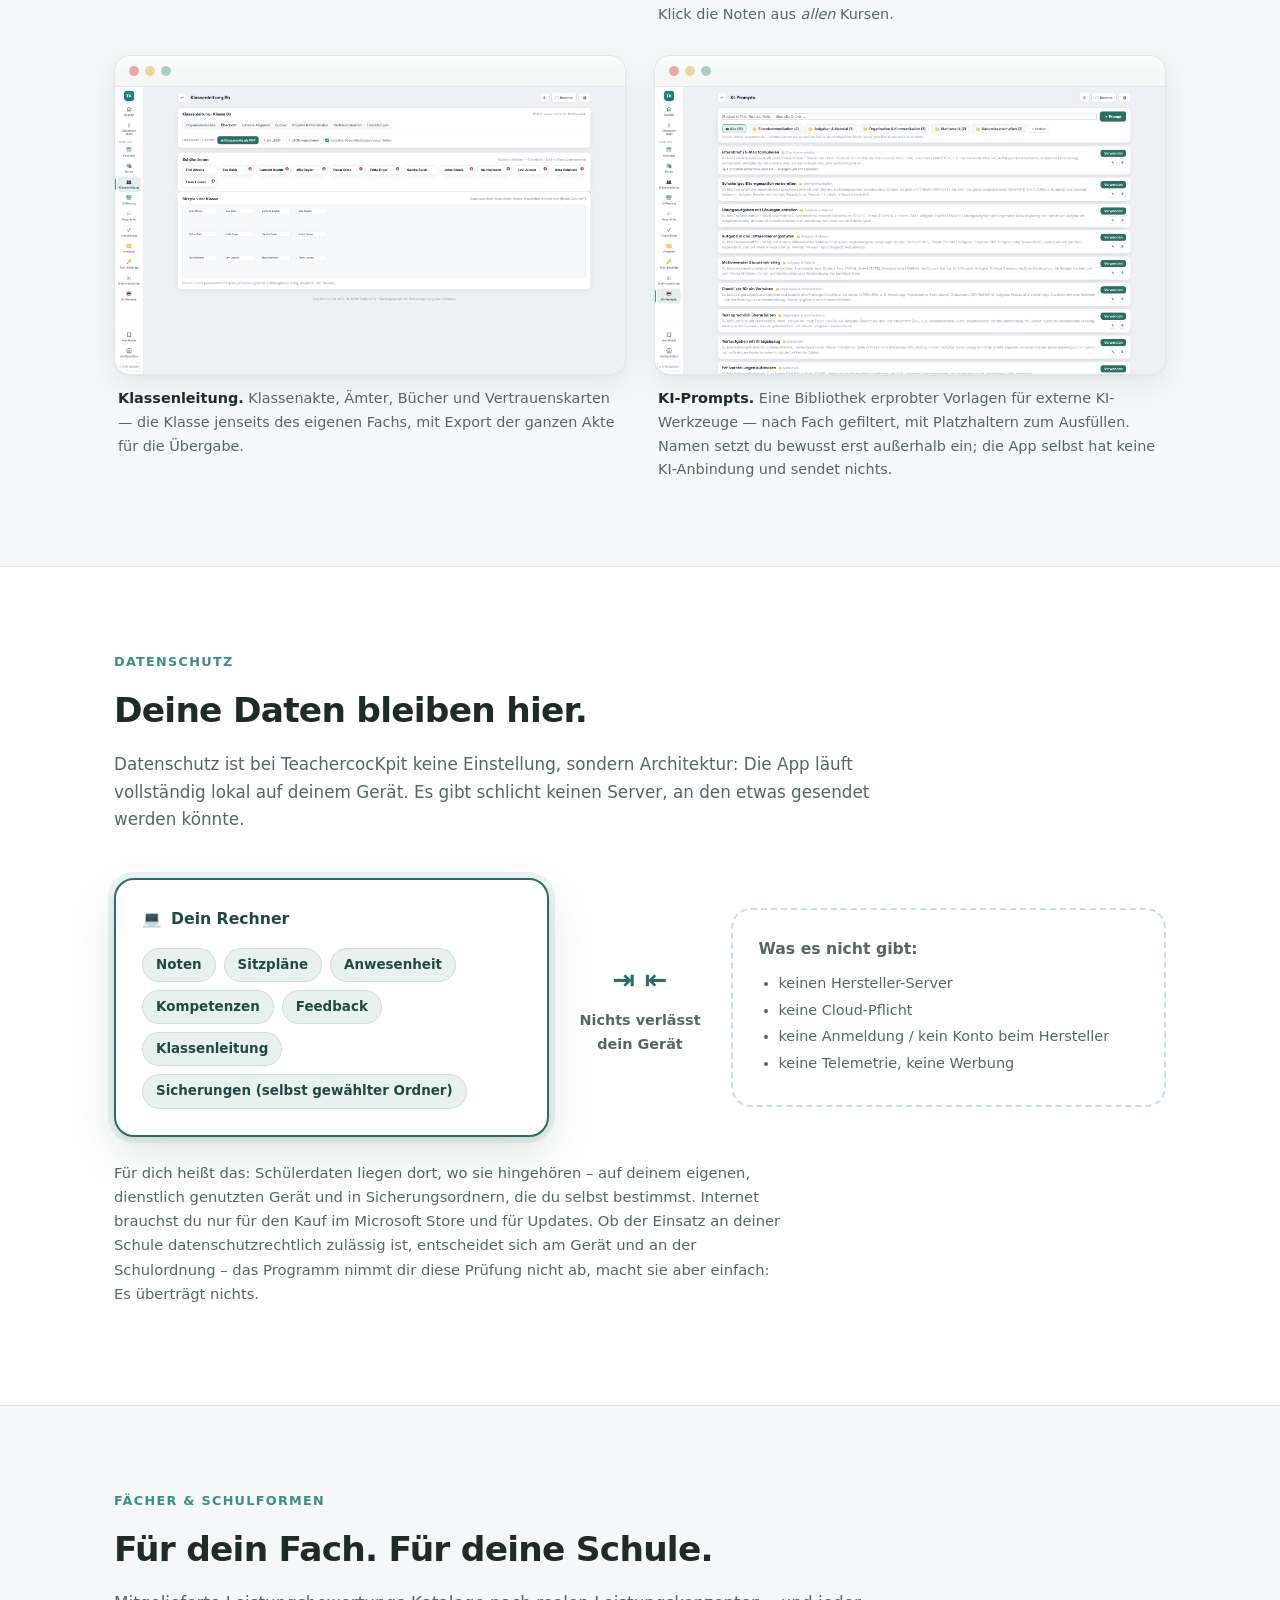
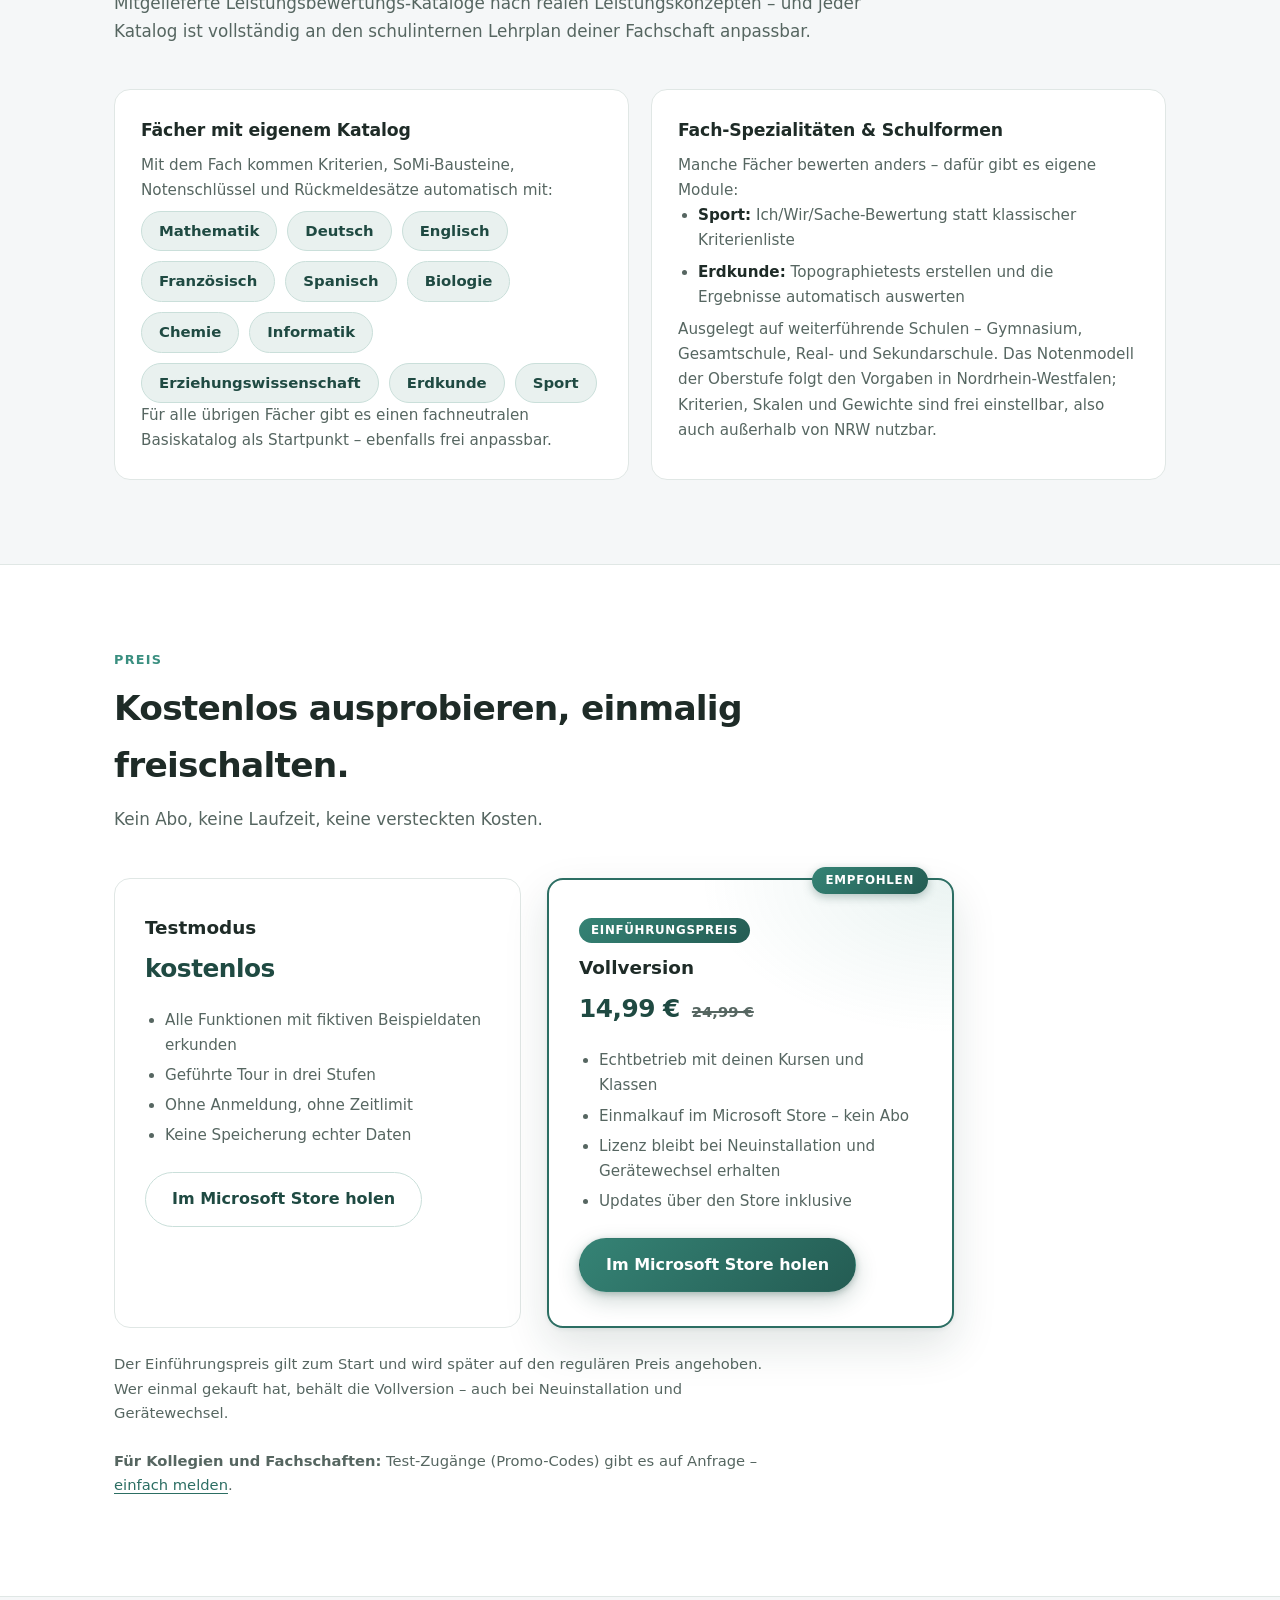
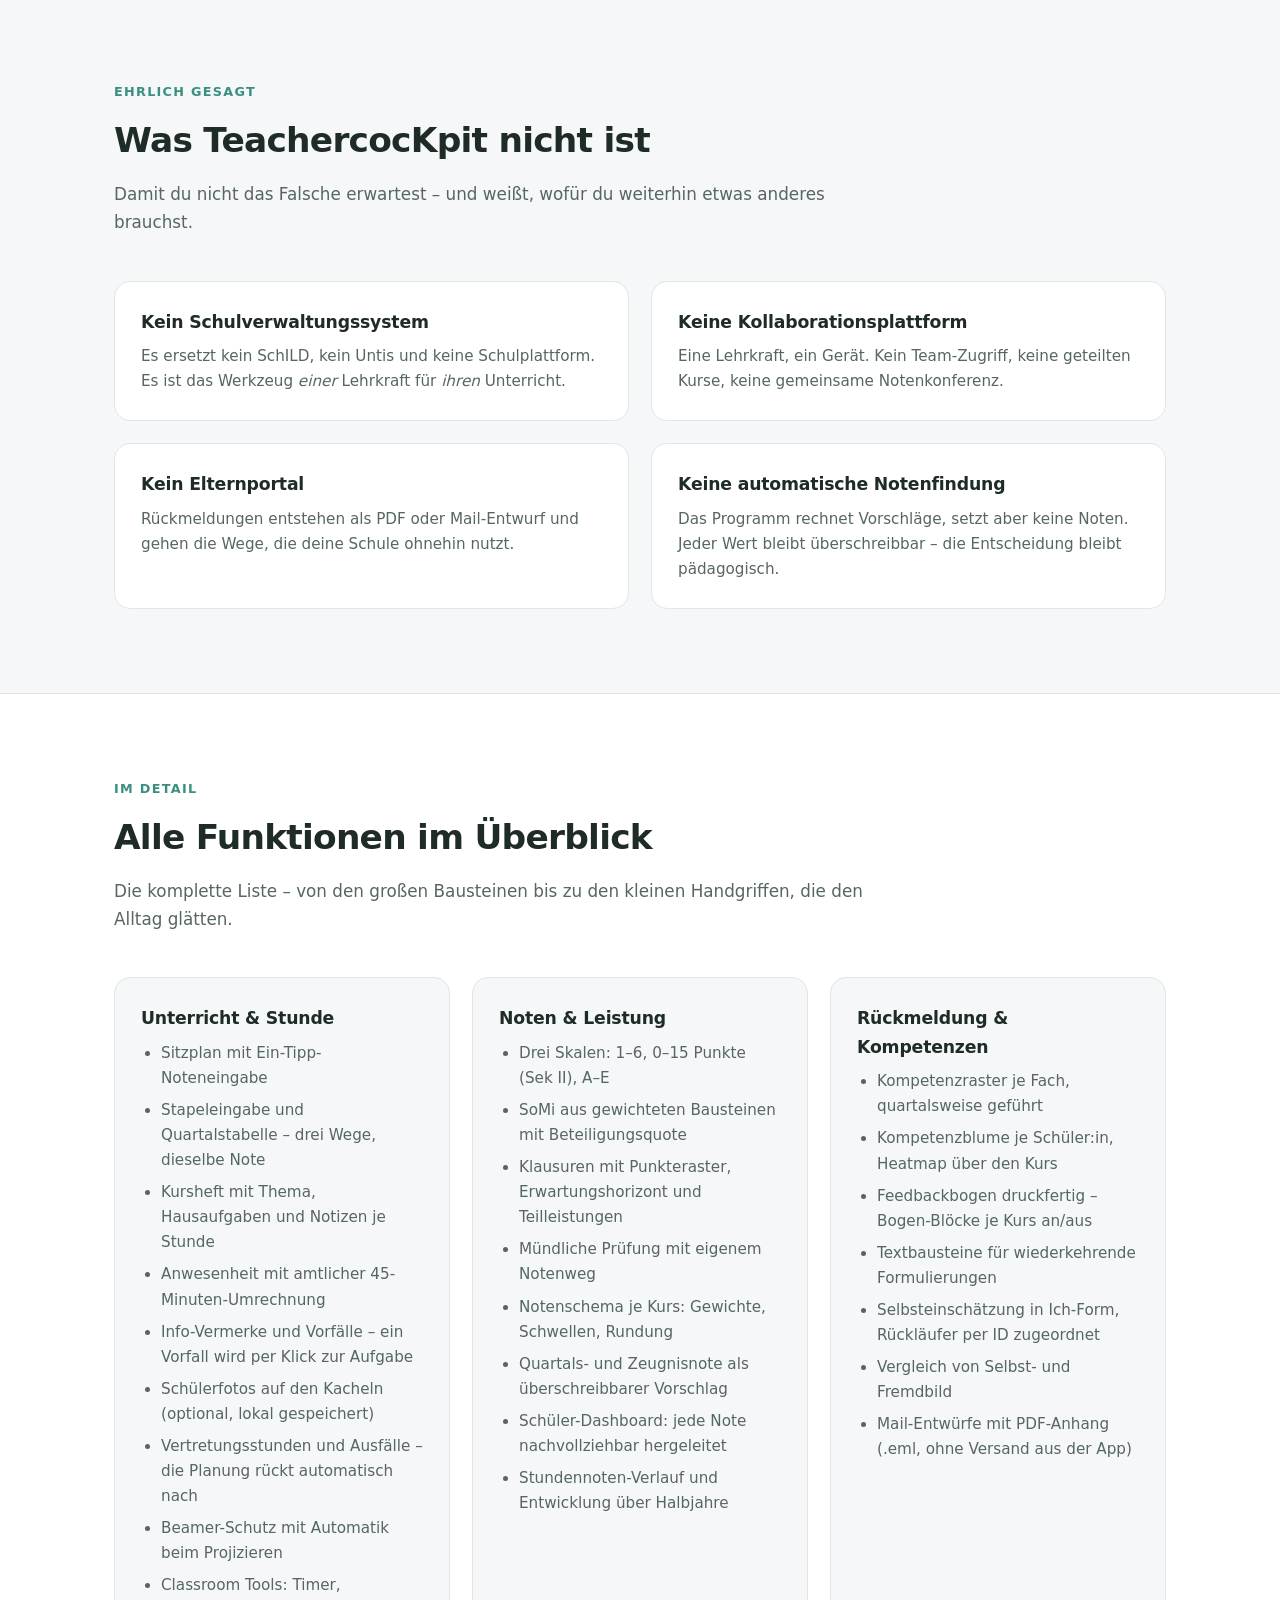
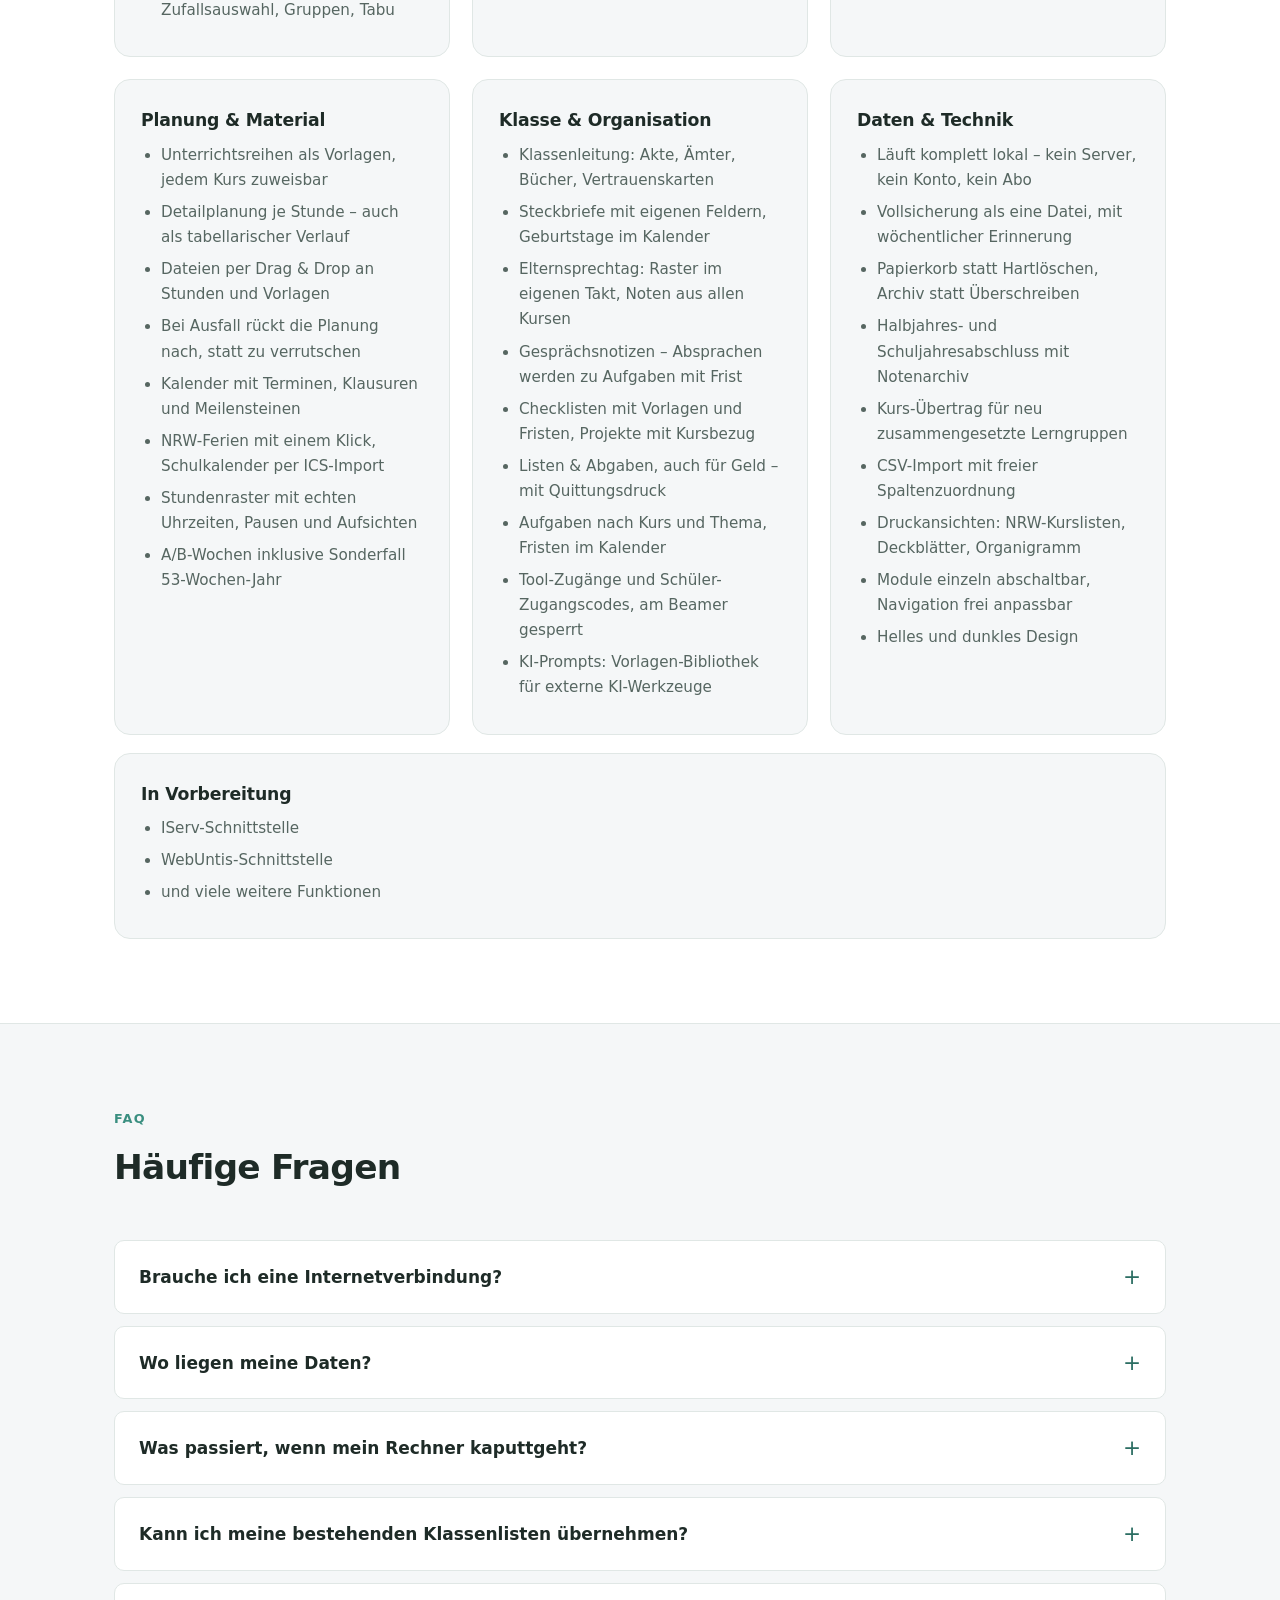
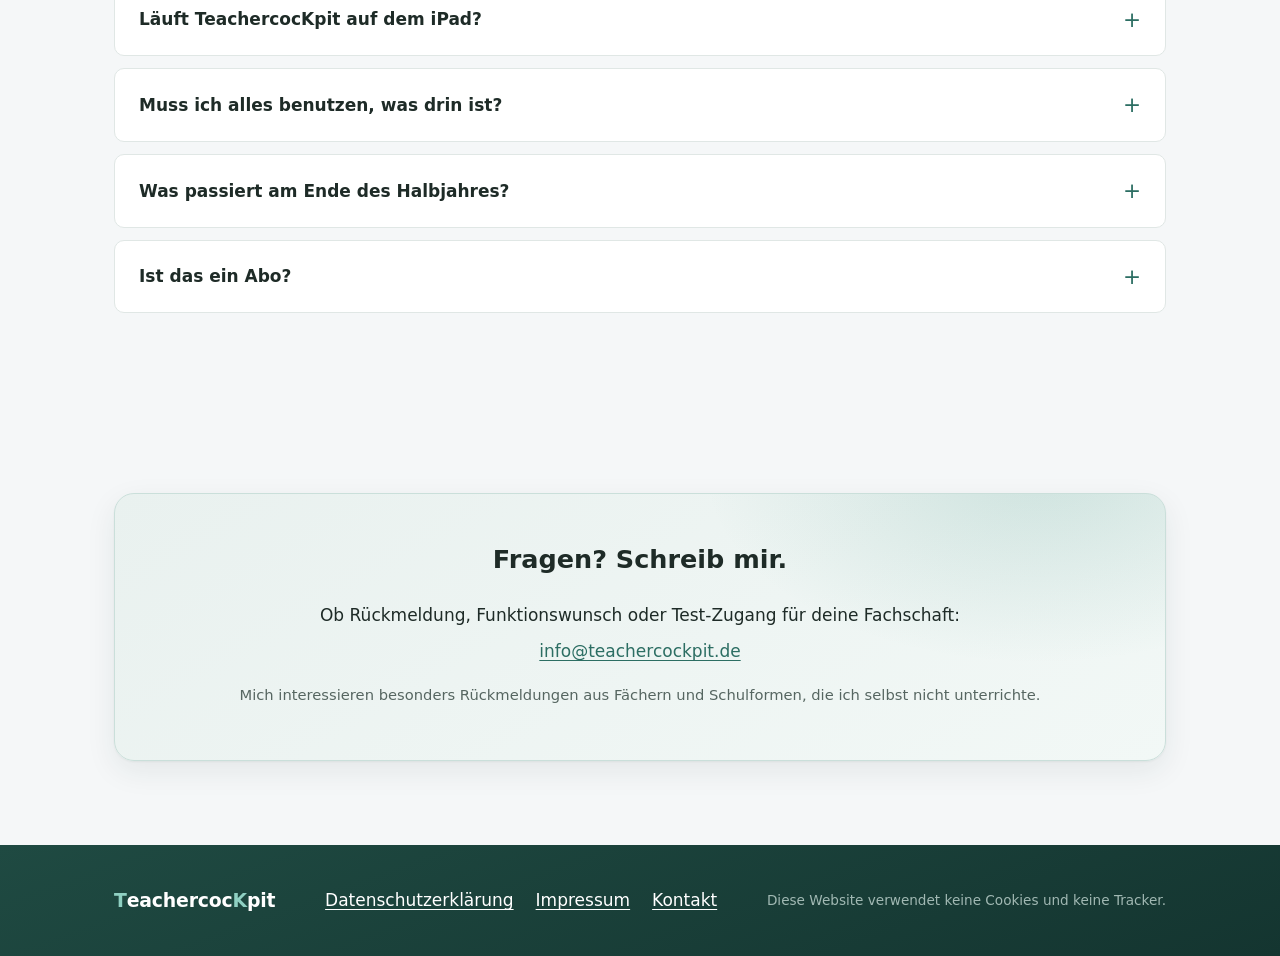
==== commit 63df74bd: "Add files via upload" ====
--- a/index.html
+++ b/index.html
@@ -224,12 +224,12 @@
           <div class="step-text">
             <span class="step-num">Zum Quartalsende</span>
             <h3>Rückmeldung, die etwas sagt</h3>
-            <p>Aus Kompetenzeinschätzungen und Textbausteinen entsteht ein Feedbackbogen für Schüler:innen und Eltern – druckfertig als PDF oder als vorbereiteter Mail-Entwurf.</p>
+            <p>Aus Kompetenzeinschätzungen und Textbausteinen entsteht ein Feedbackbogen für Schüler:innen und Eltern – mit Kompetenzblume und nachvollziehbarer Notenherleitung, druckfertig als PDF oder als vorbereiteter Mail-Entwurf.</p>
             <p class="step-note">Auf Wunsch mit Selbsteinschätzungsteil: Die Rückläufer werden über die Schüler-ID automatisch wieder zugeordnet.</p>
           </div>
           <div class="window">
             <div class="window-bar"><i></i><i></i><i></i></div>
-            <a class="zoomable" href="screenshots/18_feedbackbogen.png" title="Vergroessern"><img src="screenshots/18_feedbackbogen.png" alt="Feedbackbogen mit Rückmeldetext, Kompetenzeinschätzung und Reflexionsteil." loading="lazy" width="3840" height="2160"></a>
+            <a class="zoomable" href="screenshots/18_feedbackbogen.png" title="Vergroessern"><img src="screenshots/18_feedbackbogen.png" alt="Feedbackbogen mit Notenübersicht, Kompetenzblume und automatisch formulierter Rückmeldung." loading="lazy" width="3840" height="2160"></a>
           </div>
         </div>
 
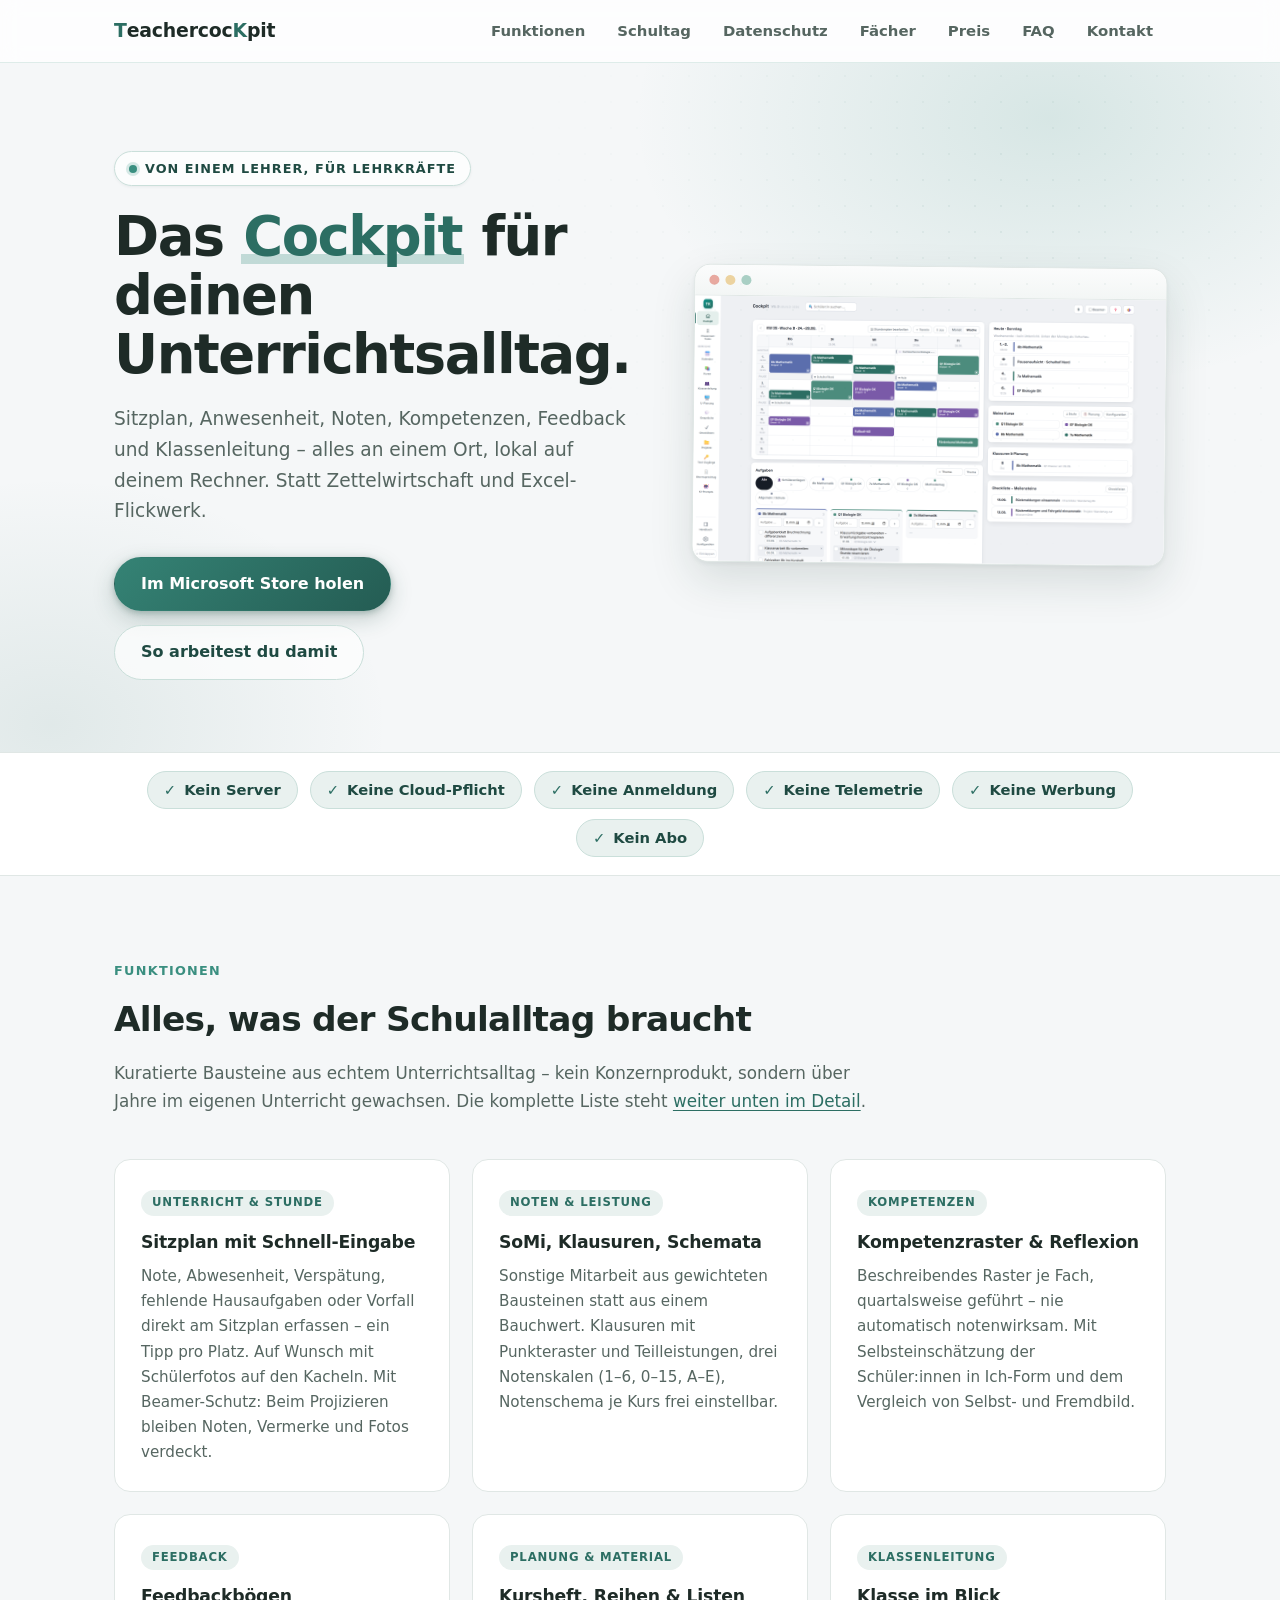
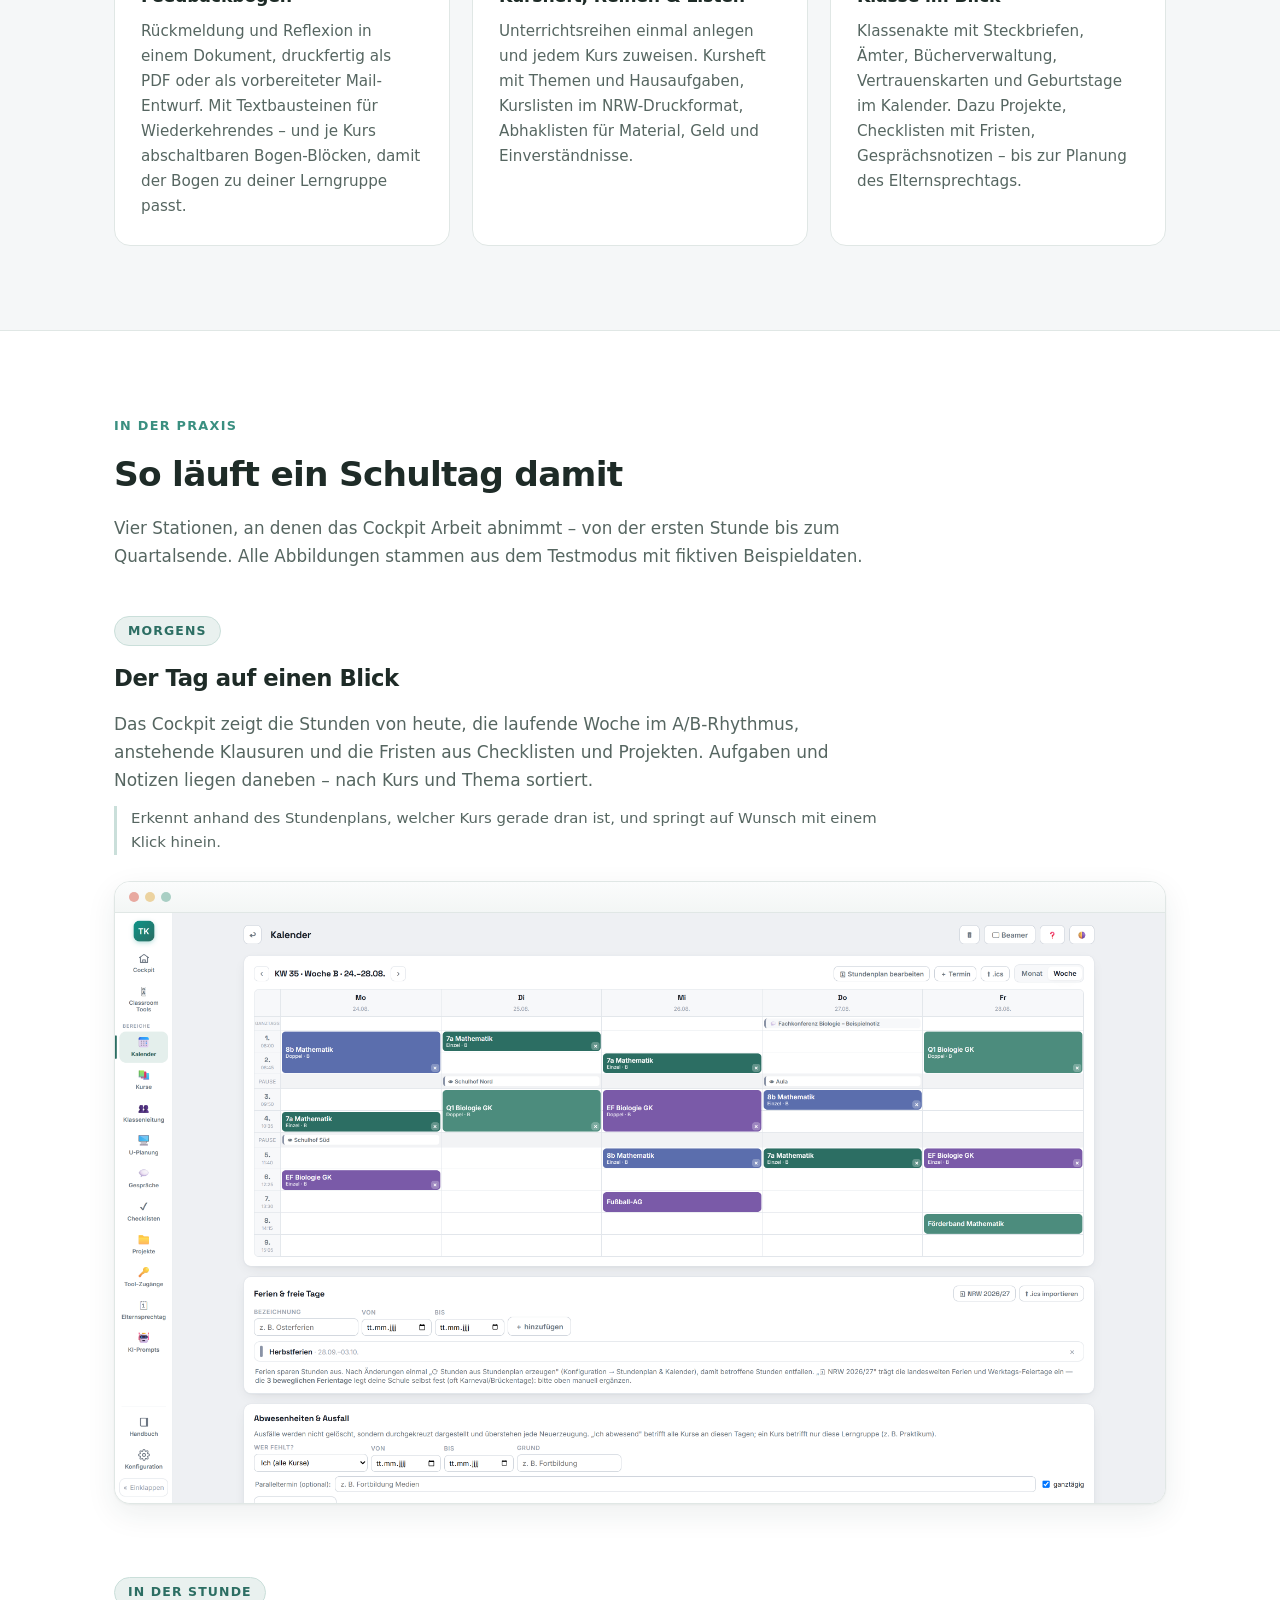
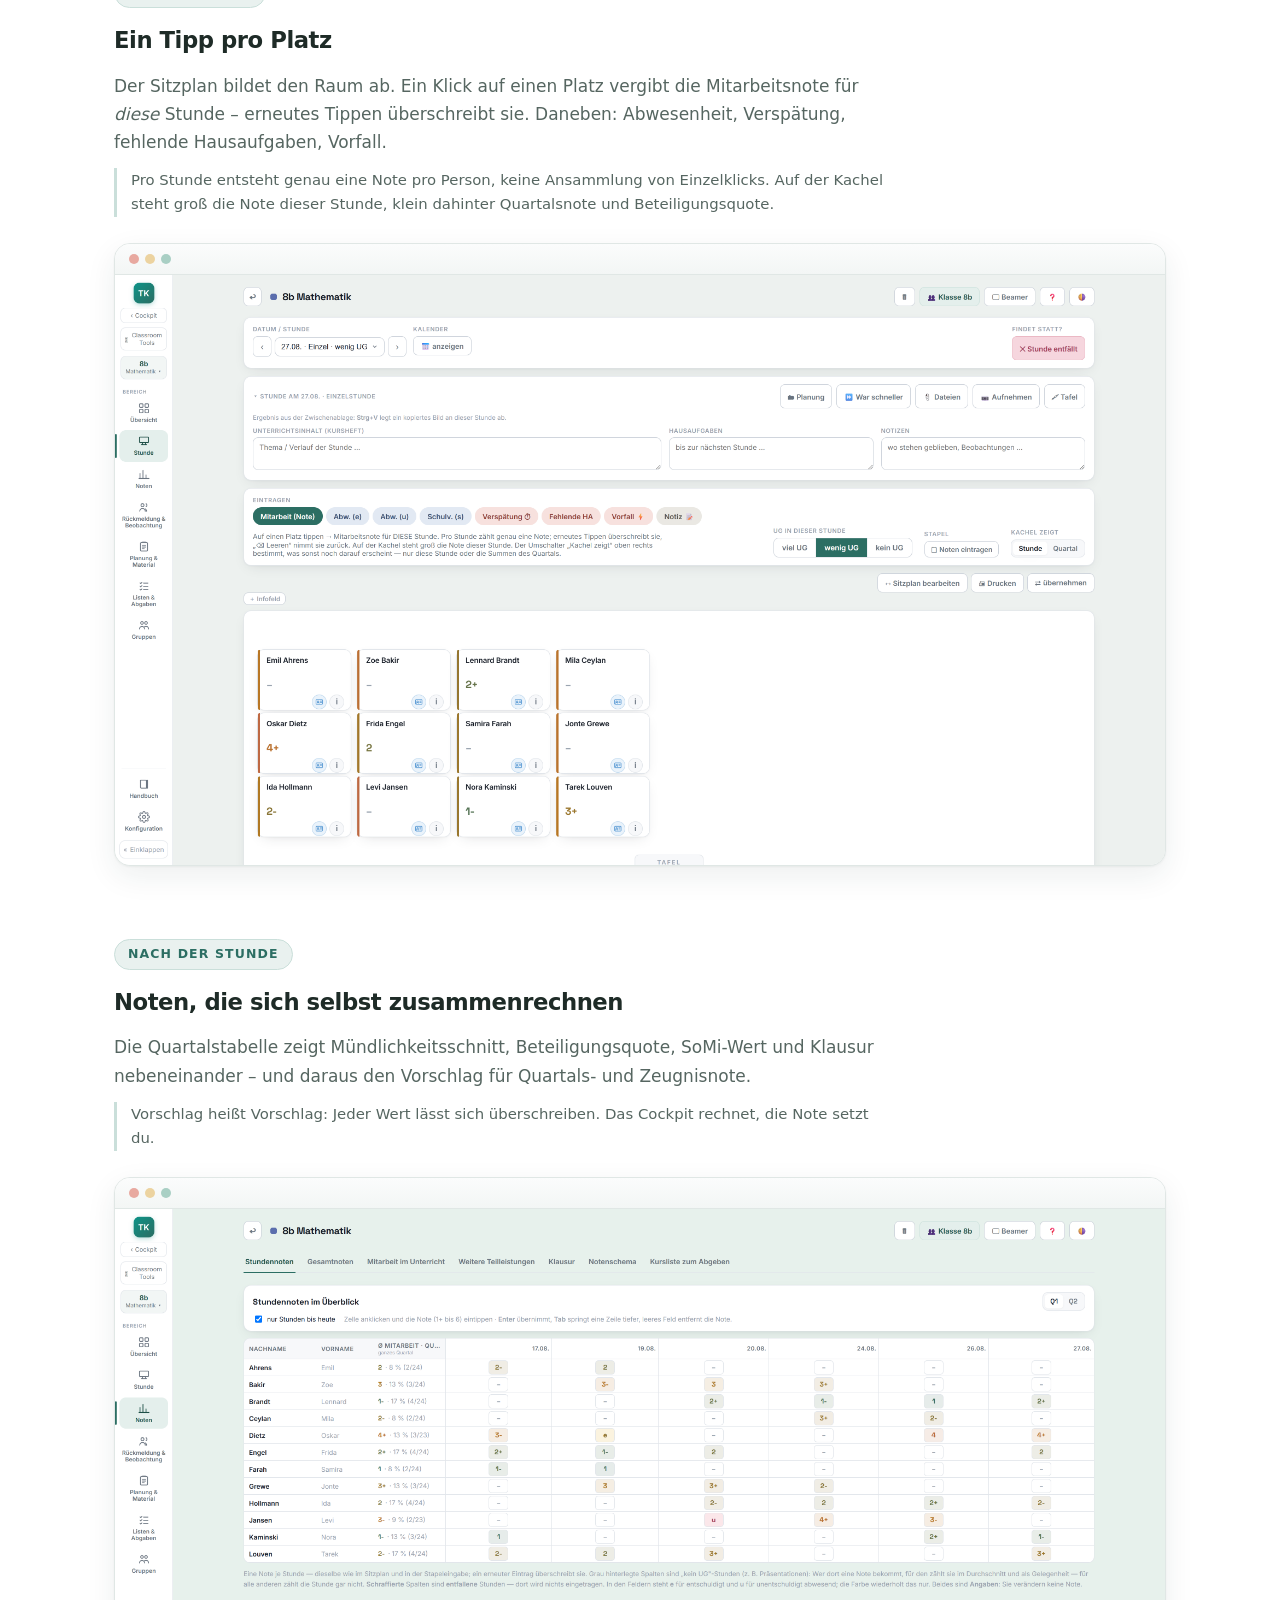
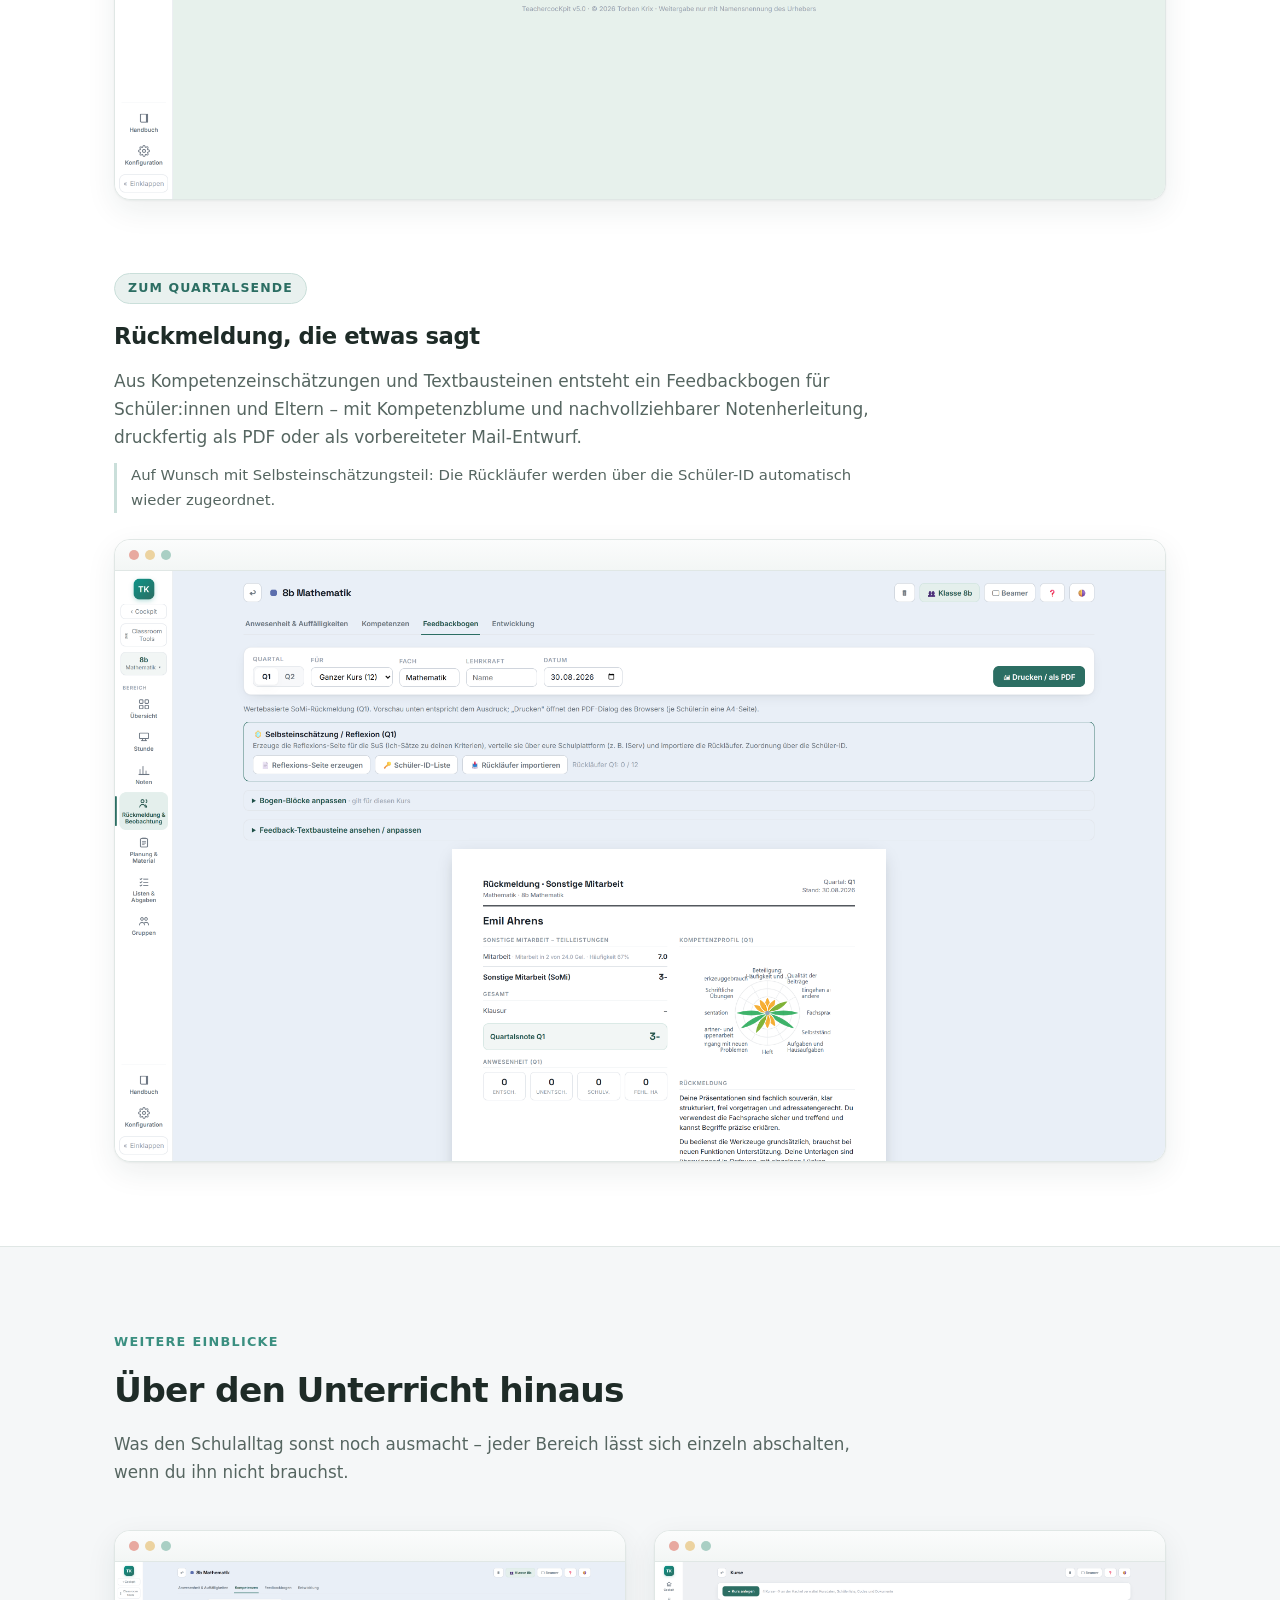
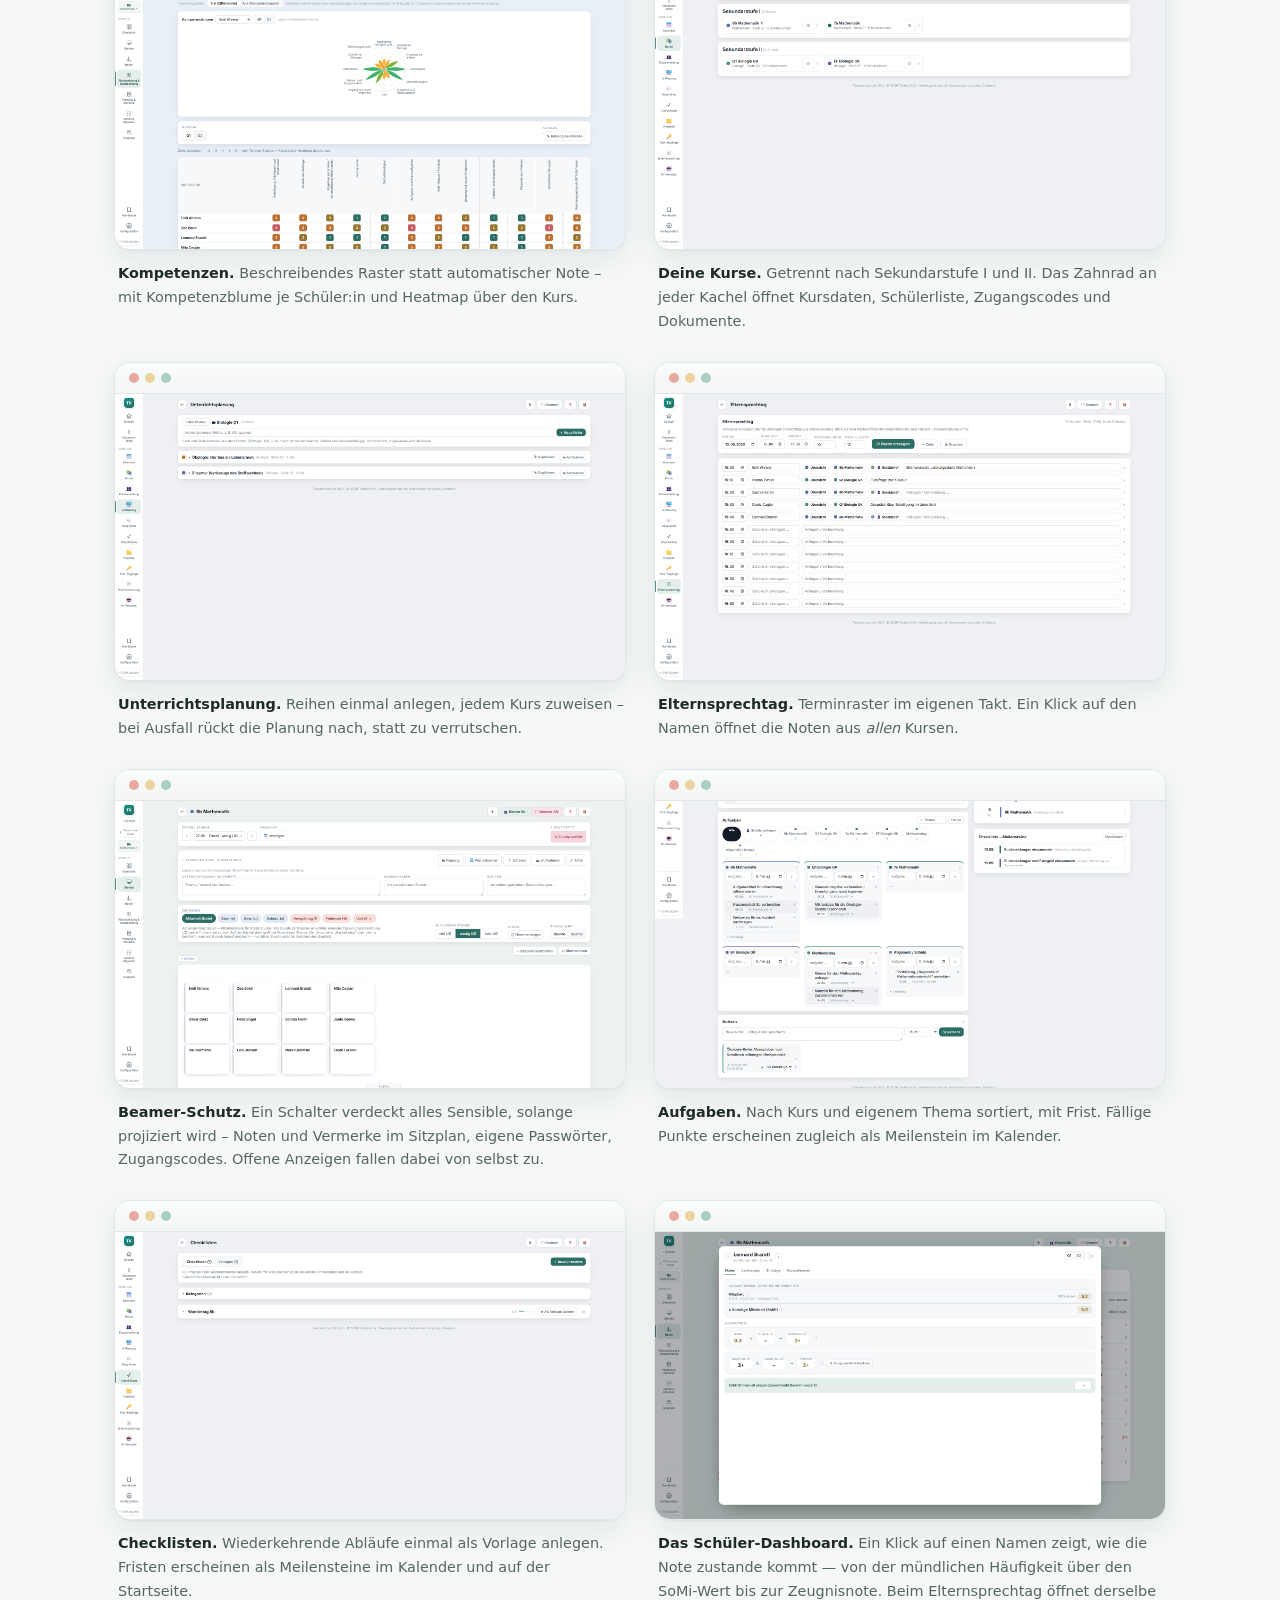
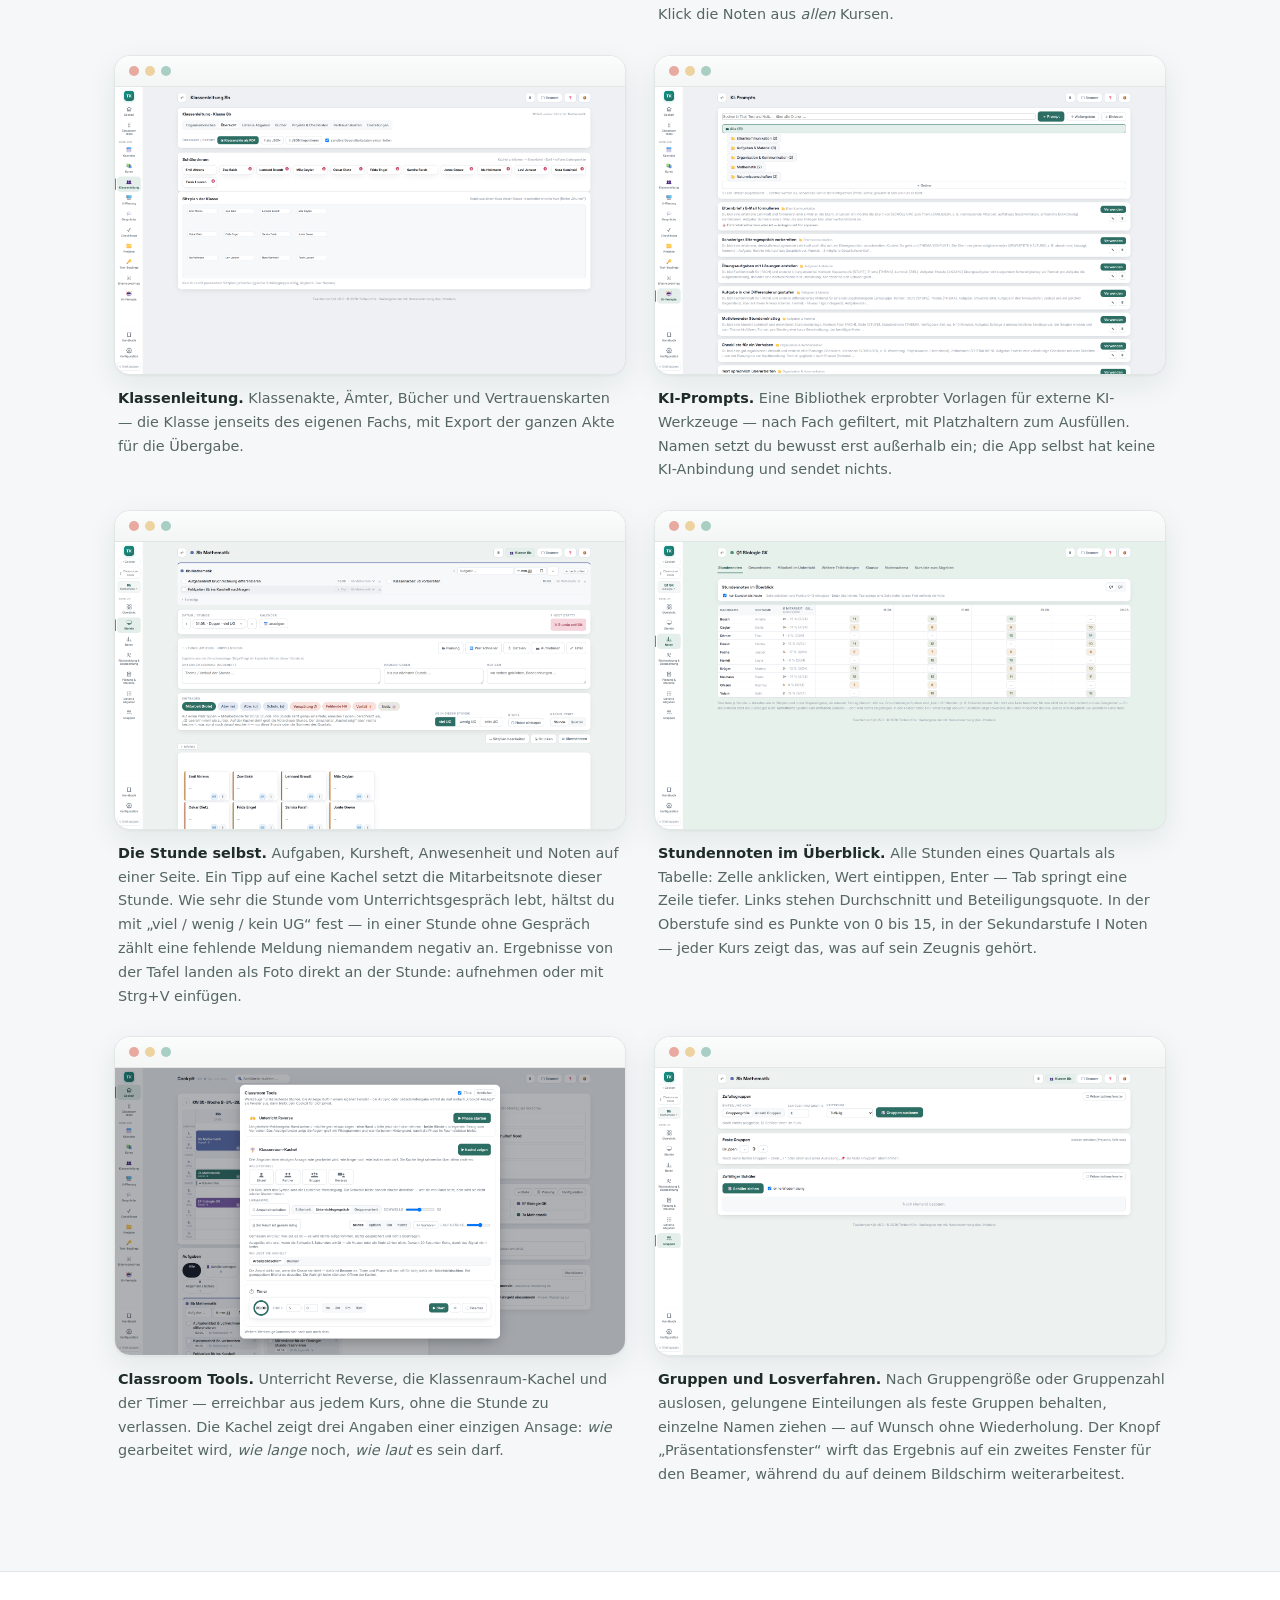
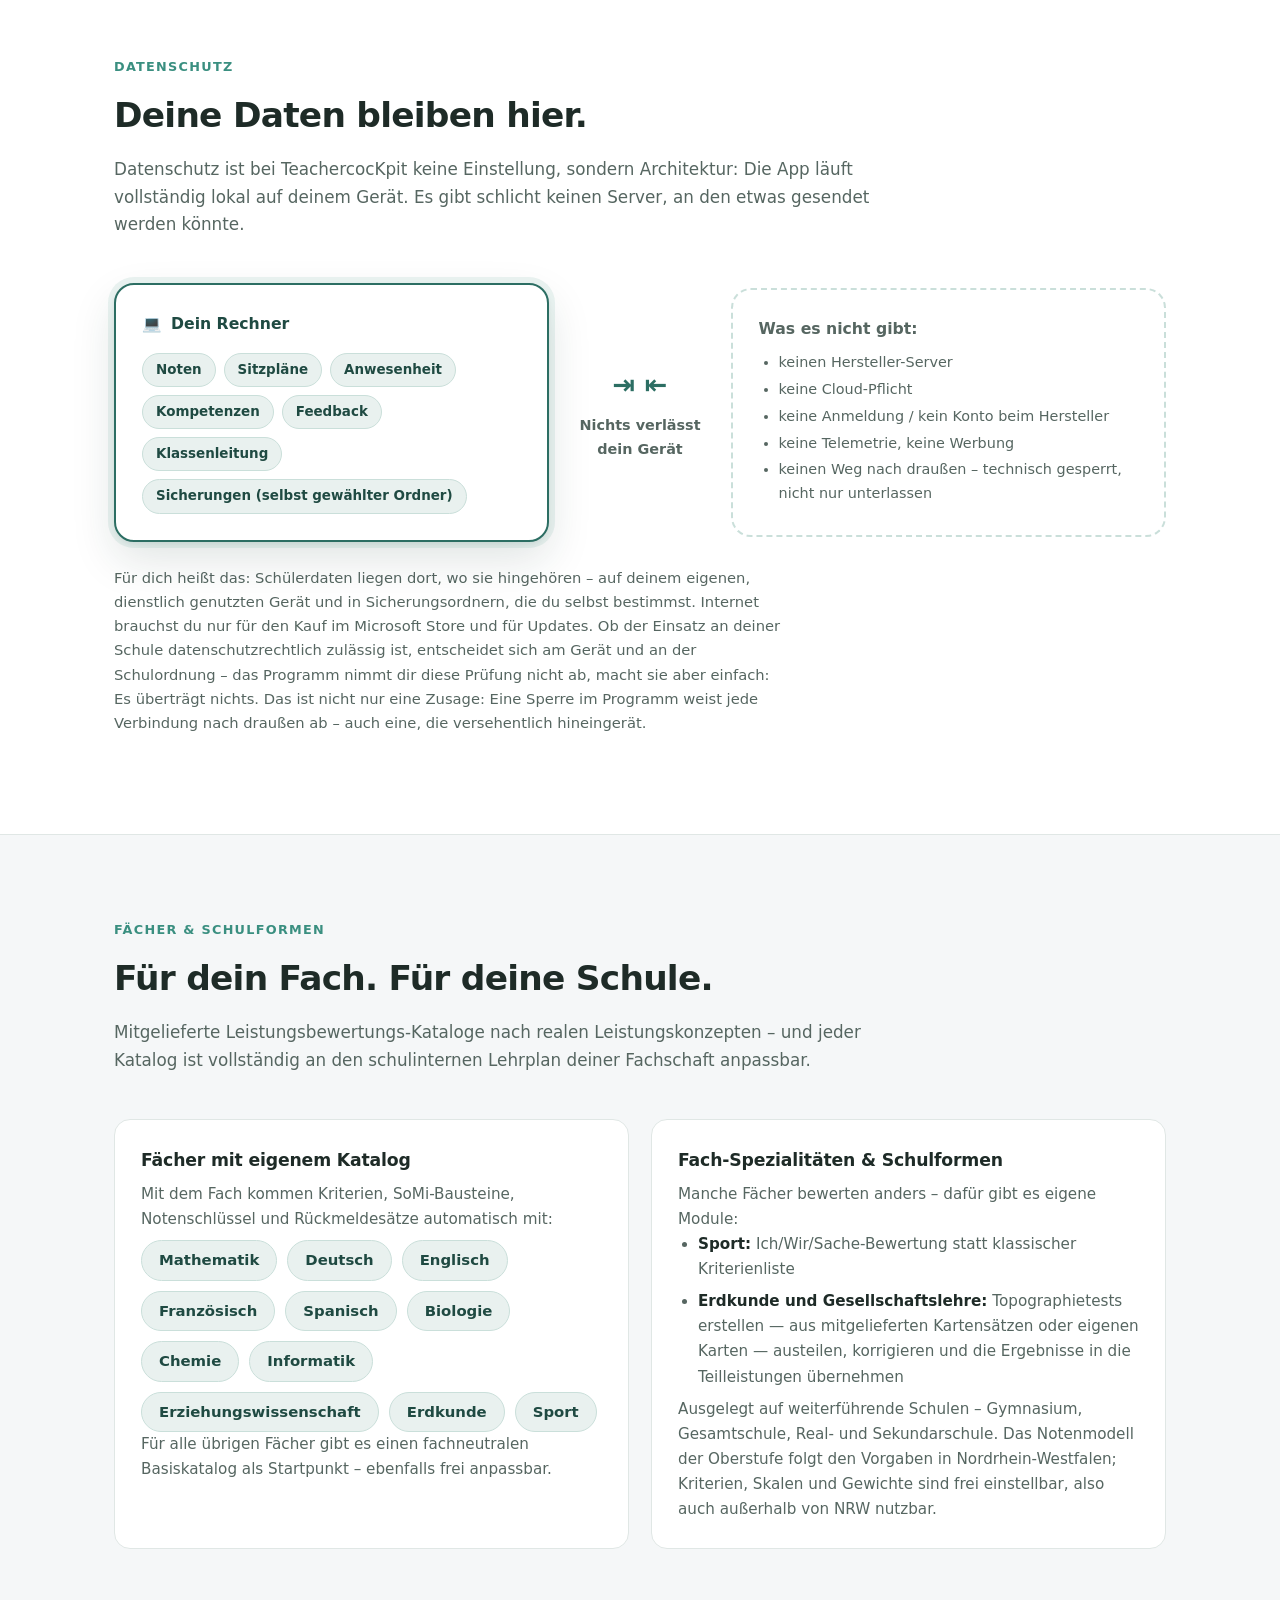
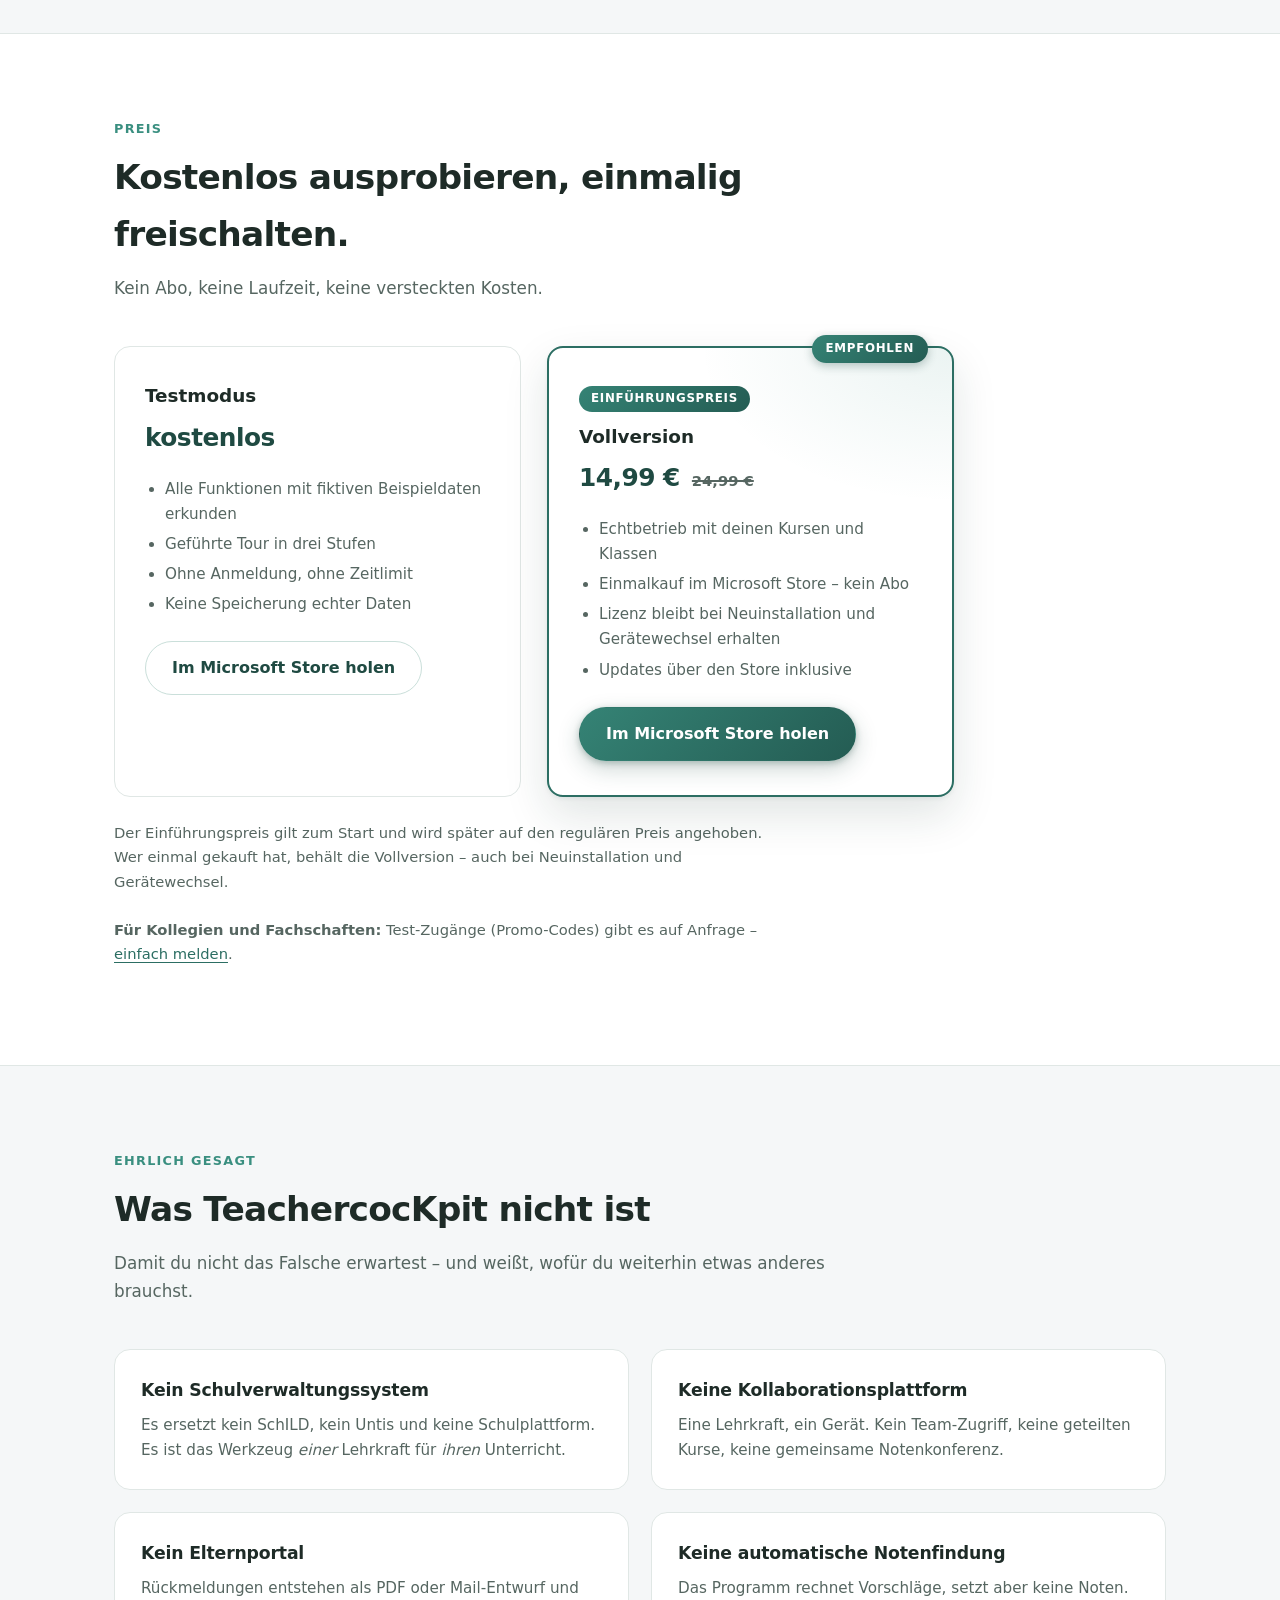
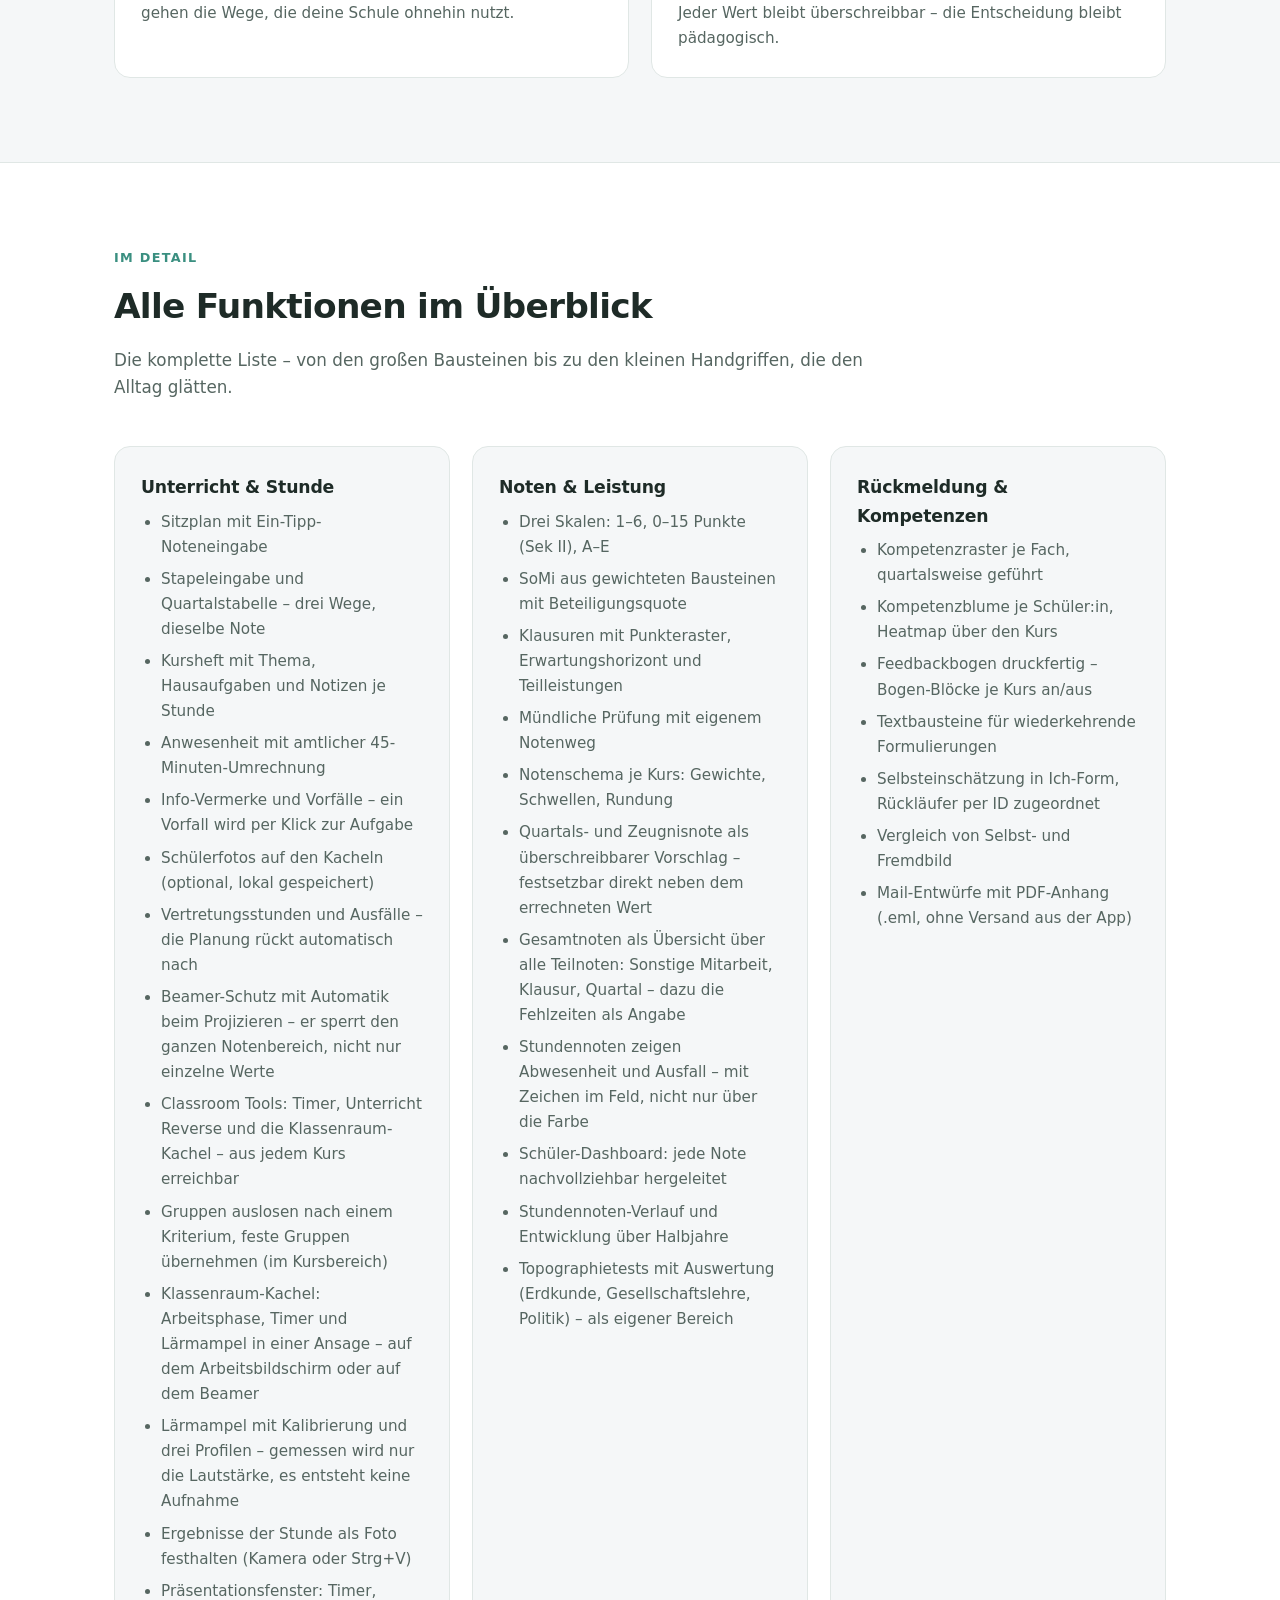
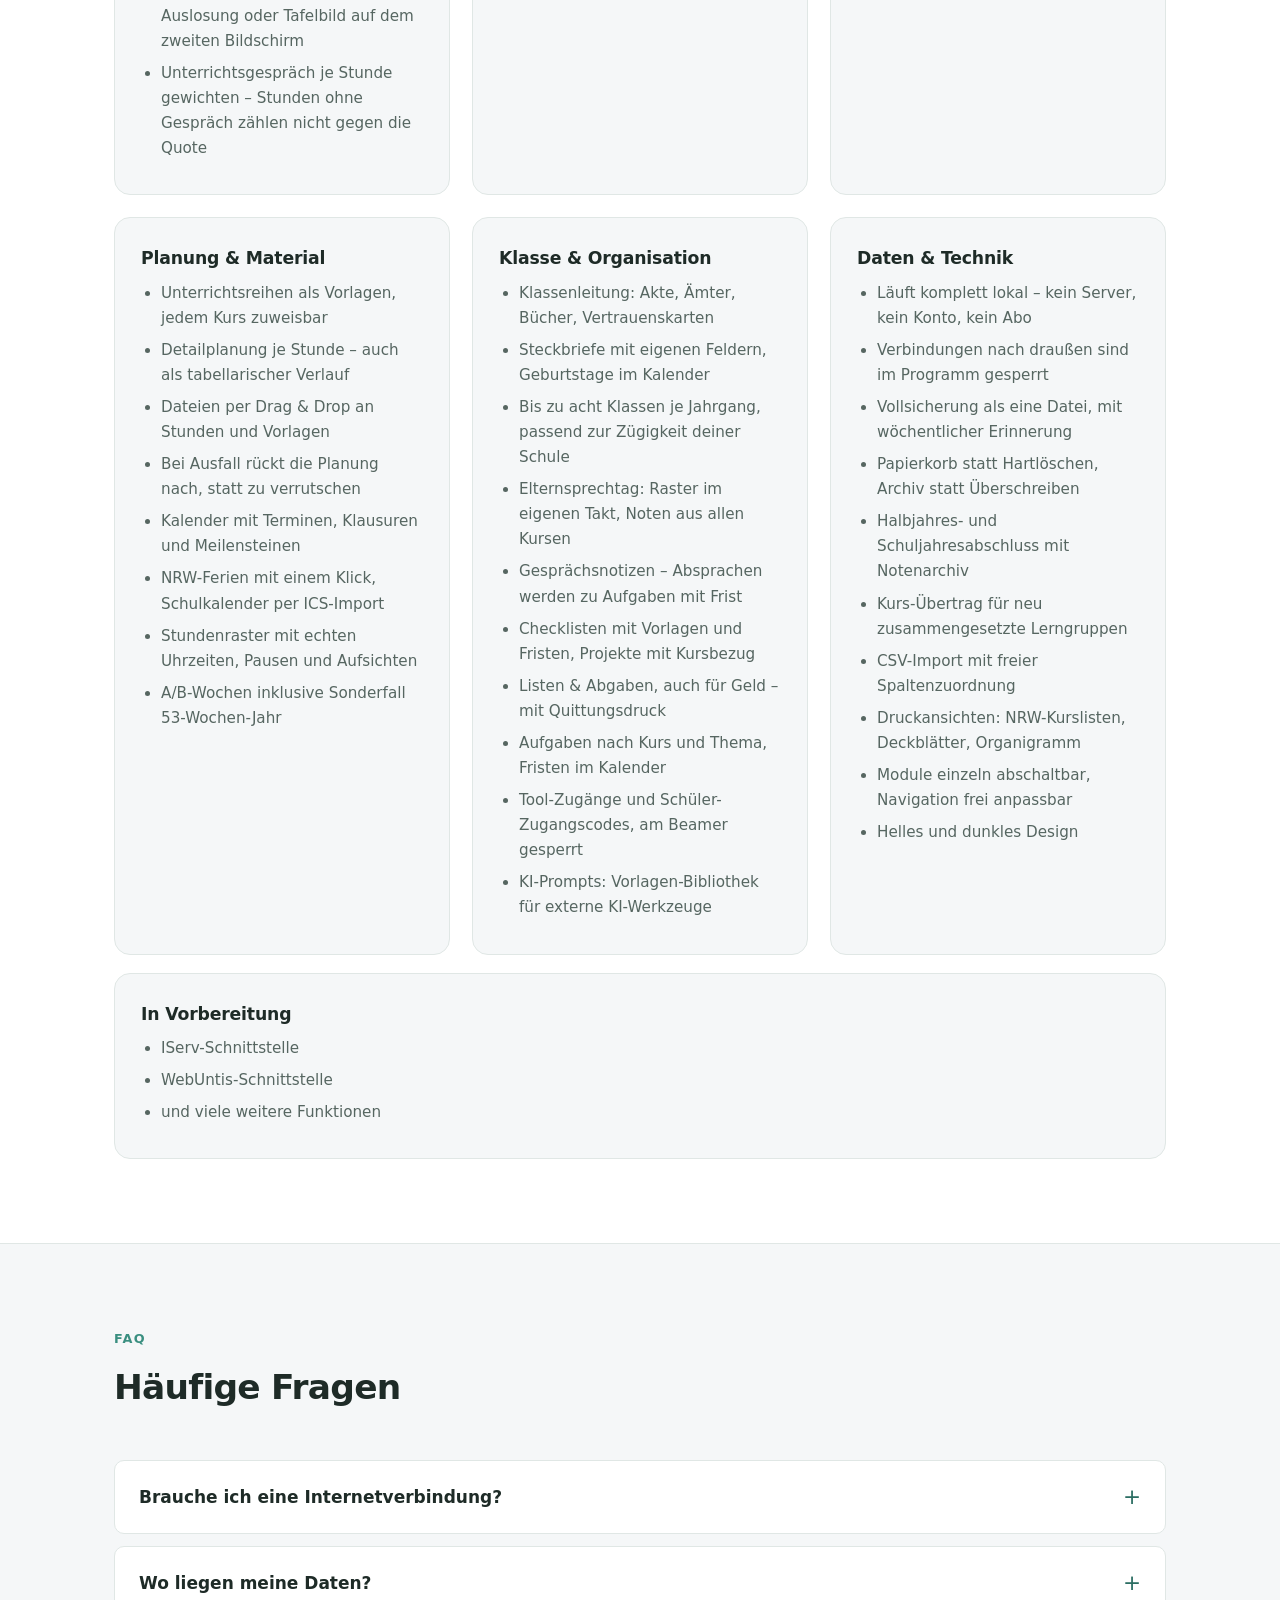
==== commit 4be8339d: "Add files via upload" ====
--- a/index.html
+++ b/index.html
@@ -45,7 +45,7 @@
     "@type": "Offer",
     "price": "14.99",
     "priceCurrency": "EUR",
-    "url": "https://apps.microsoft.com/detail/9N7FBMHQMJBT"
+    "url": "https://apps.microsoft.com/detail/9P0T7LSNTL47"
   },
   "author": { "@type": "Person", "name": "Torben Krix" }
 }
@@ -316,6 +316,34 @@
           </div>
           <figcaption><strong>KI-Prompts.</strong> Eine Bibliothek erprobter Vorlagen für externe KI-Werkzeuge — nach Fach gefiltert, mit Platzhaltern zum Ausfüllen. Namen setzt du bewusst erst außerhalb ein; die App selbst hat keine KI-Anbindung und sendet nichts.</figcaption>
         </figure>
+        <figure>
+          <div class="window">
+            <div class="window-bar"><i></i><i></i><i></i></div>
+            <a class="zoomable" href="screenshots/32_ergebnisse.png" title="Vergroessern"><img src="screenshots/32_ergebnisse.png" alt="Die Stundenansicht eines Kurses mit Aufgaben, Kursheft, der Eintragsleiste und dem Sitzplan." loading="lazy" width="3840" height="2160"></a>
+          </div>
+          <figcaption><strong>Die Stunde selbst.</strong> Aufgaben, Kursheft, Anwesenheit und Noten auf einer Seite. Ein Tipp auf eine Kachel setzt die Mitarbeitsnote dieser Stunde. Wie sehr die Stunde vom Unterrichtsgespräch lebt, hältst du mit „viel / wenig / kein UG“ fest — in einer Stunde ohne Gespräch zählt eine fehlende Meldung niemandem negativ an. Ergebnisse von der Tafel landen als Foto direkt an der Stunde: aufnehmen oder mit Strg+V einfügen.</figcaption>
+        </figure>
+        <figure>
+          <div class="window">
+            <div class="window-bar"><i></i><i></i><i></i></div>
+            <a class="zoomable" href="screenshots/23_stundennoten.png" title="Vergroessern"><img src="screenshots/23_stundennoten.png" alt="Tabelle der Stundennoten eines Oberstufenkurses mit Punktwerten je Termin." loading="lazy" width="3840" height="2160"></a>
+          </div>
+          <figcaption><strong>Stundennoten im Überblick.</strong> Alle Stunden eines Quartals als Tabelle: Zelle anklicken, Wert eintippen, Enter — Tab springt eine Zeile tiefer. Links stehen Durchschnitt und Beteiligungsquote. In der Oberstufe sind es Punkte von 0 bis 15, in der Sekundarstufe I Noten — jeder Kurs zeigt das, was auf sein Zeugnis gehört.</figcaption>
+        </figure>
+        <figure>
+          <div class="window">
+            <div class="window-bar"><i></i><i></i><i></i></div>
+            <a class="zoomable" href="screenshots/31_classroom.png" title="Vergroessern"><img src="screenshots/31_classroom.png" alt="Classroom Tools mit Unterricht Reverse, Klassenraum-Kachel und Timer." loading="lazy" width="3840" height="2160"></a>
+          </div>
+          <figcaption><strong>Classroom Tools.</strong> Unterricht Reverse, die Klassenraum-Kachel und der Timer — erreichbar aus jedem Kurs, ohne die Stunde zu verlassen. Die Kachel zeigt drei Angaben einer einzigen Ansage: <em>wie</em> gearbeitet wird, <em>wie lange</em> noch, <em>wie laut</em> es sein darf.</figcaption>
+        </figure>
+        <figure>
+          <div class="window">
+            <div class="window-bar"><i></i><i></i><i></i></div>
+            <a class="zoomable" href="screenshots/16_kurs_gruppen.png" title="Vergroessern"><img src="screenshots/16_kurs_gruppen.png" alt="Gruppenwerkzeuge eines Kurses: Zufallsgruppen, feste Gruppen und Ziehen einzelner Namen." loading="lazy" width="3840" height="2160"></a>
+          </div>
+          <figcaption><strong>Gruppen und Losverfahren.</strong> Nach Gruppengröße oder Gruppenzahl auslosen, gelungene Einteilungen als feste Gruppen behalten, einzelne Namen ziehen — auf Wunsch ohne Wiederholung. Der Knopf „Präsentationsfenster“ wirft das Ergebnis auf ein zweites Fenster für den Beamer, während du auf deinem Bildschirm weiterarbeitest.</figcaption>
+        </figure>
       </div>
     </div>
   </section>
@@ -352,10 +380,11 @@
             <li>keine Cloud-Pflicht</li>
             <li>keine Anmeldung / kein Konto beim Hersteller</li>
             <li>keine Telemetrie, keine Werbung</li>
-          </ul>
-        </div>
-      </div>
-      <p class="note">Für dich heißt das: Schülerdaten liegen dort, wo sie hingehören – auf deinem eigenen, dienstlich genutzten Gerät und in Sicherungsordnern, die du selbst bestimmst. Internet brauchst du nur für den Kauf im Microsoft Store und für Updates. Ob der Einsatz an deiner Schule datenschutzrechtlich zulässig ist, entscheidet sich am Gerät und an der Schulordnung – das Programm nimmt dir diese Prüfung nicht ab, macht sie aber einfach: Es überträgt nichts.</p>
+            <li>keinen Weg nach draußen – technisch gesperrt, nicht nur unterlassen</li>
+          </ul>
+        </div>
+      </div>
+      <p class="note">Für dich heißt das: Schülerdaten liegen dort, wo sie hingehören – auf deinem eigenen, dienstlich genutzten Gerät und in Sicherungsordnern, die du selbst bestimmst. Internet brauchst du nur für den Kauf im Microsoft Store und für Updates. Ob der Einsatz an deiner Schule datenschutzrechtlich zulässig ist, entscheidet sich am Gerät und an der Schulordnung – das Programm nimmt dir diese Prüfung nicht ab, macht sie aber einfach: Es überträgt nichts. Das ist nicht nur eine Zusage: Eine Sperre im Programm weist jede Verbindung nach draußen ab – auch eine, die versehentlich hineingerät.</p>
     </div>
   </section>
 
@@ -391,7 +420,7 @@
           <p>Manche Fächer bewerten anders – dafür gibt es eigene Module:</p>
           <ul class="plain-list">
             <li><strong>Sport:</strong> Ich/Wir/Sache-Bewertung statt klassischer Kriterienliste</li>
-            <li><strong>Erdkunde:</strong> Topographietests erstellen und die Ergebnisse automatisch auswerten</li>
+            <li><strong>Erdkunde und Gesellschaftslehre:</strong> Topographietests erstellen — aus mitgelieferten Kartensätzen oder eigenen Karten — austeilen, korrigieren und die Ergebnisse in die Teilleistungen übernehmen</li>
           </ul>
           <p class="card-note">Ausgelegt auf weiterführende Schulen – Gymnasium, Gesamtschule, Real- und Sekundarschule. Das Notenmodell der Oberstufe folgt den Vorgaben in Nordrhein-Westfalen; Kriterien, Skalen und Gewichte sind frei einstellbar, also auch außerhalb von NRW nutzbar.</p>
         </div>
@@ -499,8 +528,14 @@
             <li>Info-Vermerke und Vorfälle – ein Vorfall wird per Klick zur Aufgabe</li>
             <li>Schülerfotos auf den Kacheln (optional, lokal gespeichert)</li>
             <li>Vertretungsstunden und Ausfälle – die Planung rückt automatisch nach</li>
-            <li>Beamer-Schutz mit Automatik beim Projizieren</li>
-            <li>Classroom Tools: Timer, Zufallsauswahl, Gruppen, Tabu</li>
+            <li>Beamer-Schutz mit Automatik beim Projizieren – er sperrt den ganzen Notenbereich, nicht nur einzelne Werte</li>
+            <li>Classroom Tools: Timer, Unterricht Reverse und die Klassenraum-Kachel – aus jedem Kurs erreichbar</li>
+            <li>Gruppen auslosen nach einem Kriterium, feste Gruppen übernehmen (im Kursbereich)</li>
+            <li>Klassenraum-Kachel: Arbeitsphase, Timer und Lärmampel in einer Ansage – auf dem Arbeitsbildschirm oder auf dem Beamer</li>
+            <li>Lärmampel mit Kalibrierung und drei Profilen – gemessen wird nur die Lautstärke, es entsteht keine Aufnahme</li>
+            <li>Ergebnisse der Stunde als Foto festhalten (Kamera oder Strg+V)</li>
+            <li>Präsentationsfenster: Timer, Auslosung oder Tafelbild auf dem zweiten Bildschirm</li>
+            <li>Unterrichtsgespräch je Stunde gewichten – Stunden ohne Gespräch zählen nicht gegen die Quote</li>
           </ul>
         </div>
         <div class="card">
@@ -511,9 +546,12 @@
             <li>Klausuren mit Punkteraster, Erwartungshorizont und Teilleistungen</li>
             <li>Mündliche Prüfung mit eigenem Notenweg</li>
             <li>Notenschema je Kurs: Gewichte, Schwellen, Rundung</li>
-            <li>Quartals- und Zeugnisnote als überschreibbarer Vorschlag</li>
+            <li>Quartals- und Zeugnisnote als überschreibbarer Vorschlag – festsetzbar direkt neben dem errechneten Wert</li>
+            <li>Gesamtnoten als Übersicht über alle Teilnoten: Sonstige Mitarbeit, Klausur, Quartal – dazu die Fehlzeiten als Angabe</li>
+            <li>Stundennoten zeigen Abwesenheit und Ausfall – mit Zeichen im Feld, nicht nur über die Farbe</li>
             <li>Schüler-Dashboard: jede Note nachvollziehbar hergeleitet</li>
             <li>Stundennoten-Verlauf und Entwicklung über Halbjahre</li>
+            <li>Topographietests mit Auswertung (Erdkunde, Gesellschaftslehre, Politik) – als eigener Bereich</li>
           </ul>
         </div>
         <div class="card">
@@ -546,6 +584,7 @@
           <ul class="plain-list">
             <li>Klassenleitung: Akte, Ämter, Bücher, Vertrauenskarten</li>
             <li>Steckbriefe mit eigenen Feldern, Geburtstage im Kalender</li>
+            <li>Bis zu acht Klassen je Jahrgang, passend zur Zügigkeit deiner Schule</li>
             <li>Elternsprechtag: Raster im eigenen Takt, Noten aus allen Kursen</li>
             <li>Gesprächsnotizen – Absprachen werden zu Aufgaben mit Frist</li>
             <li>Checklisten mit Vorlagen und Fristen, Projekte mit Kursbezug</li>
@@ -559,6 +598,7 @@
           <h3>Daten &amp; Technik</h3>
           <ul class="plain-list">
             <li>Läuft komplett lokal – kein Server, kein Konto, kein Abo</li>
+            <li>Verbindungen nach draußen sind im Programm gesperrt</li>
             <li>Vollsicherung als eine Datei, mit wöchentlicher Erinnerung</li>
             <li>Papierkorb statt Hartlöschen, Archiv statt Überschreiben</li>
             <li>Halbjahres- und Schuljahresabschluss mit Notenarchiv</li>
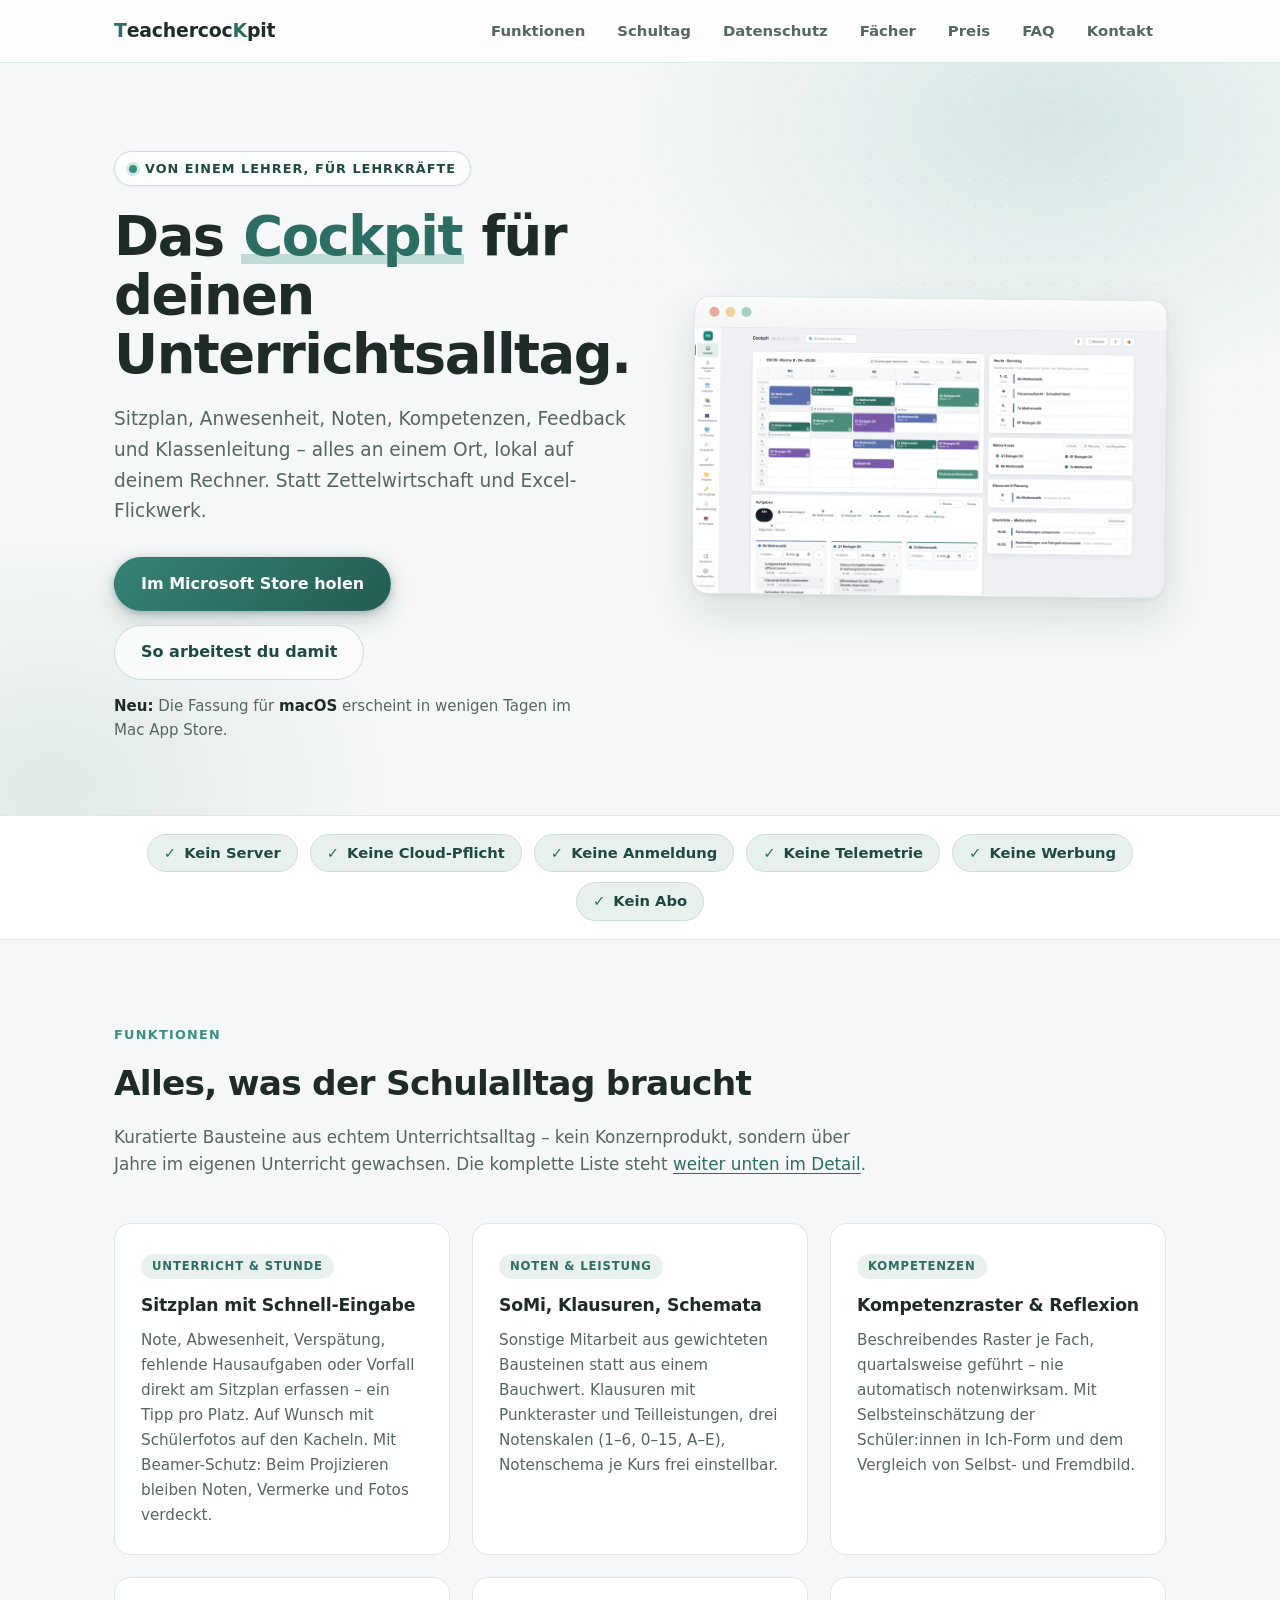
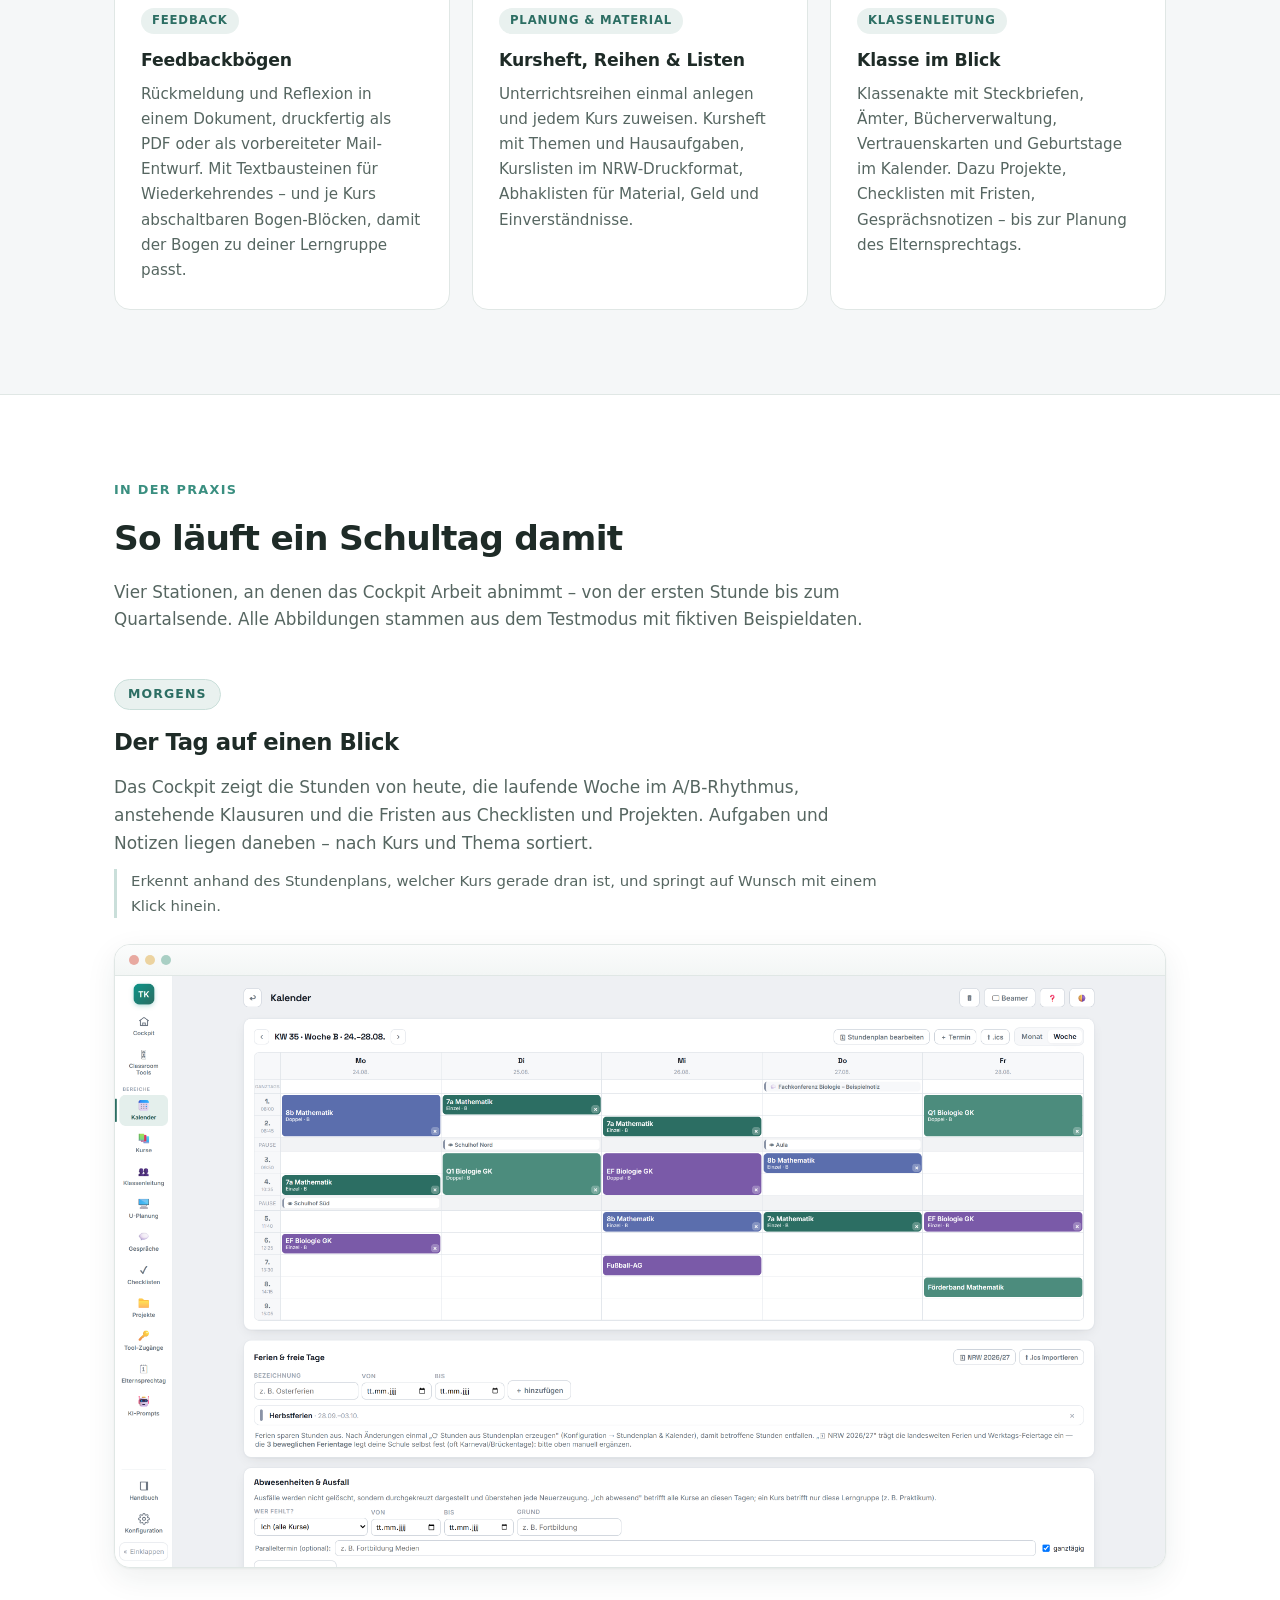
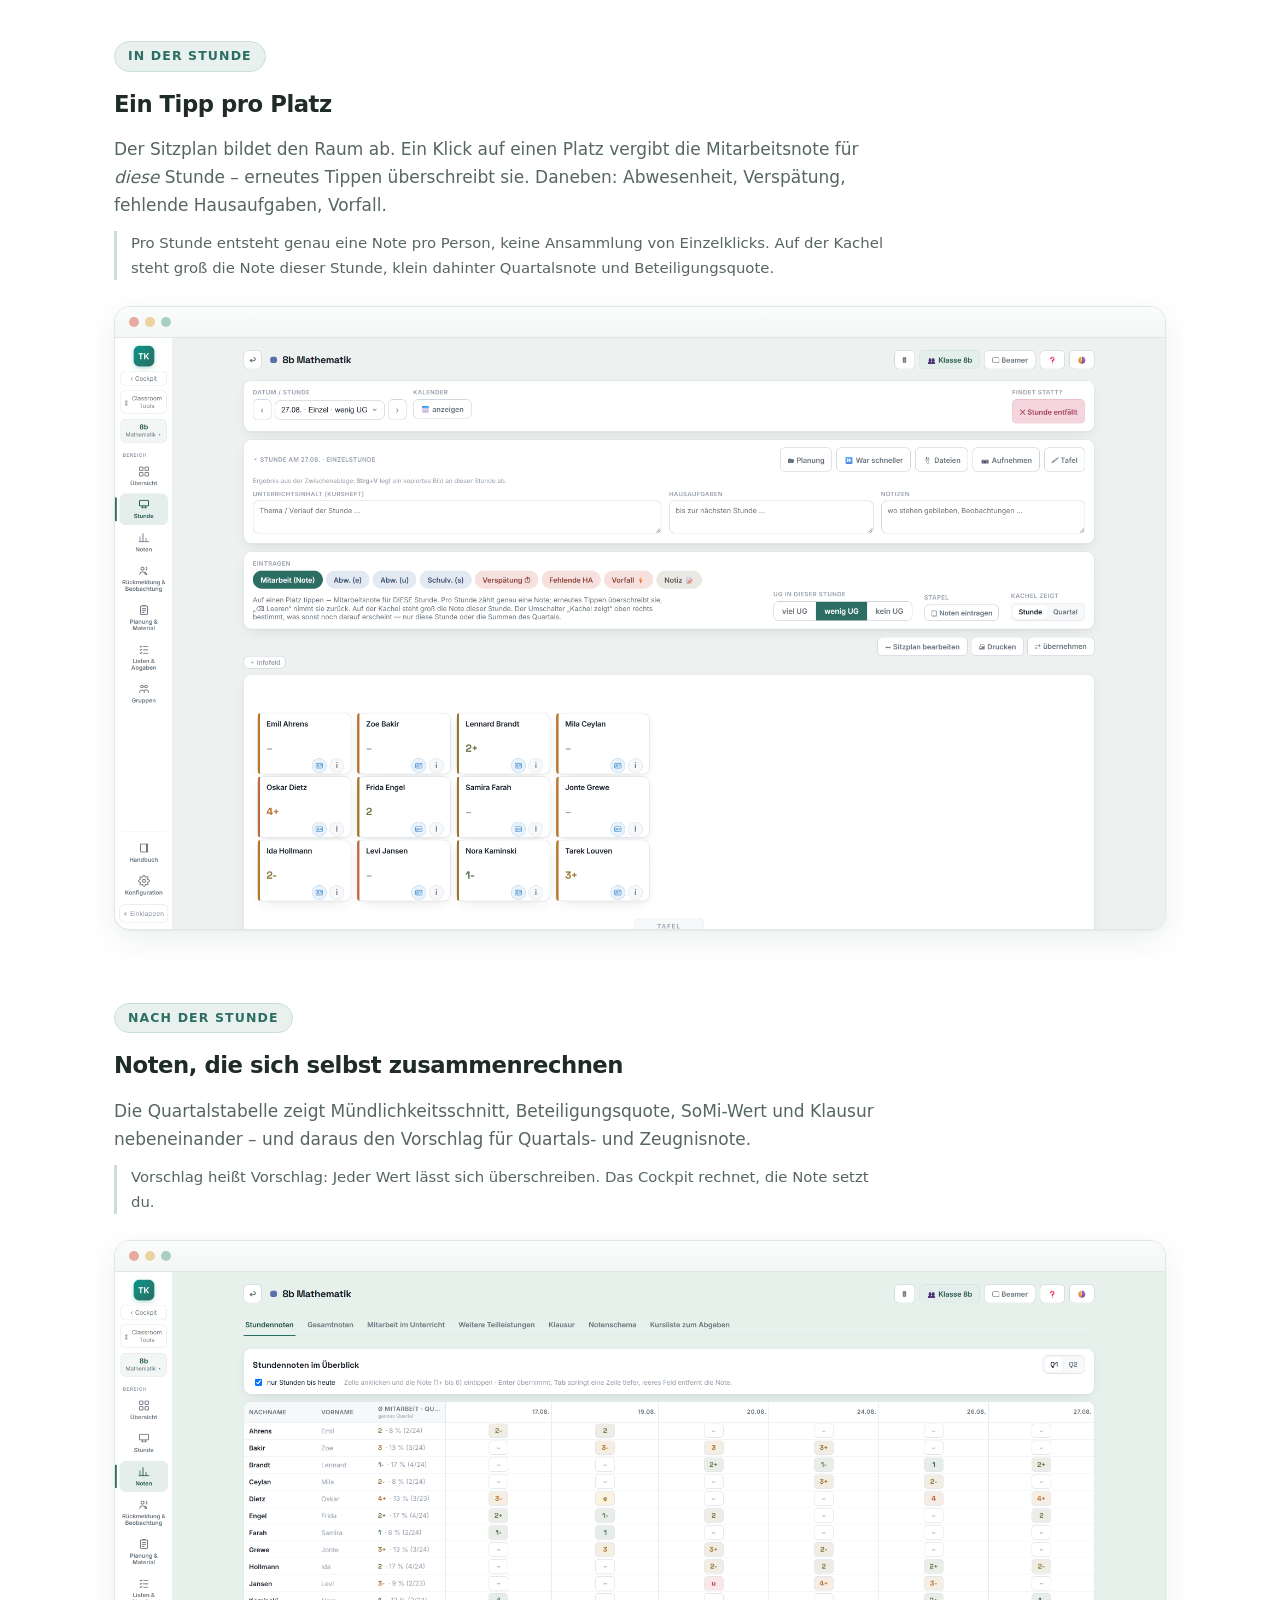
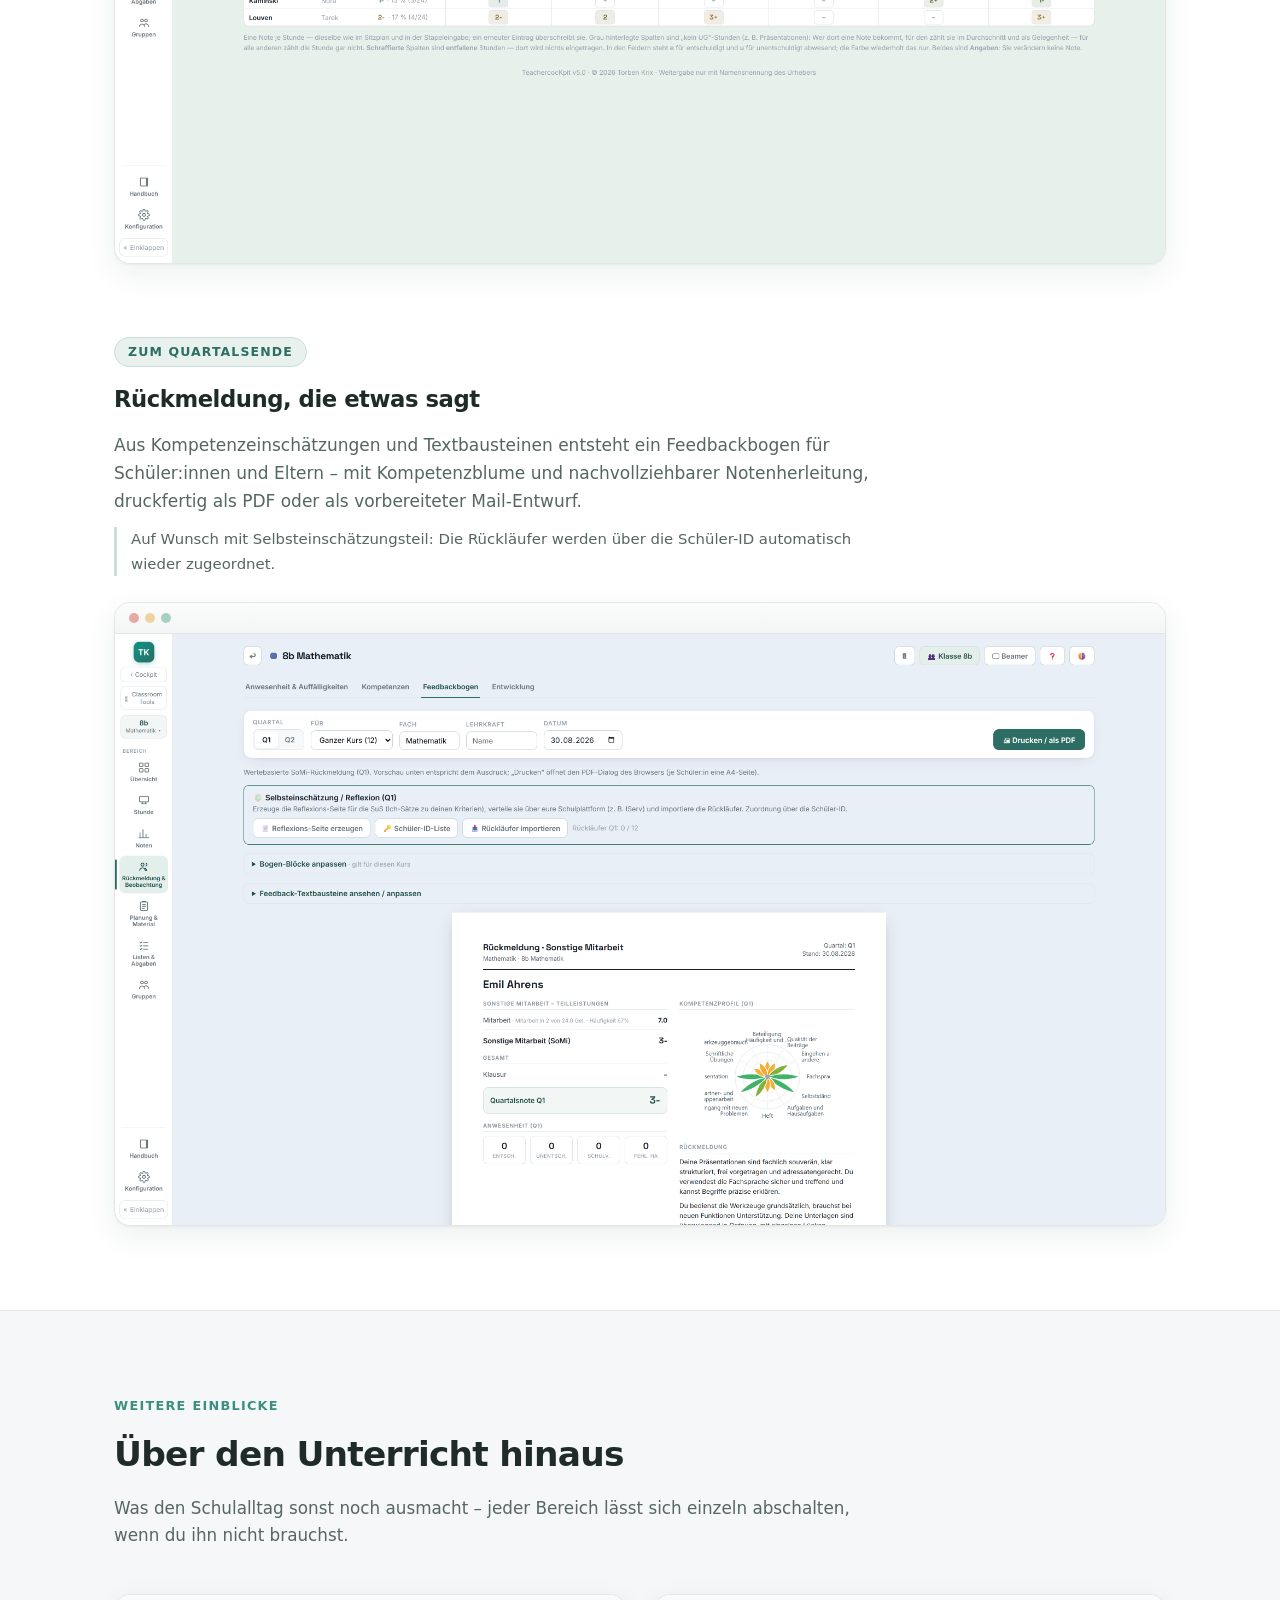
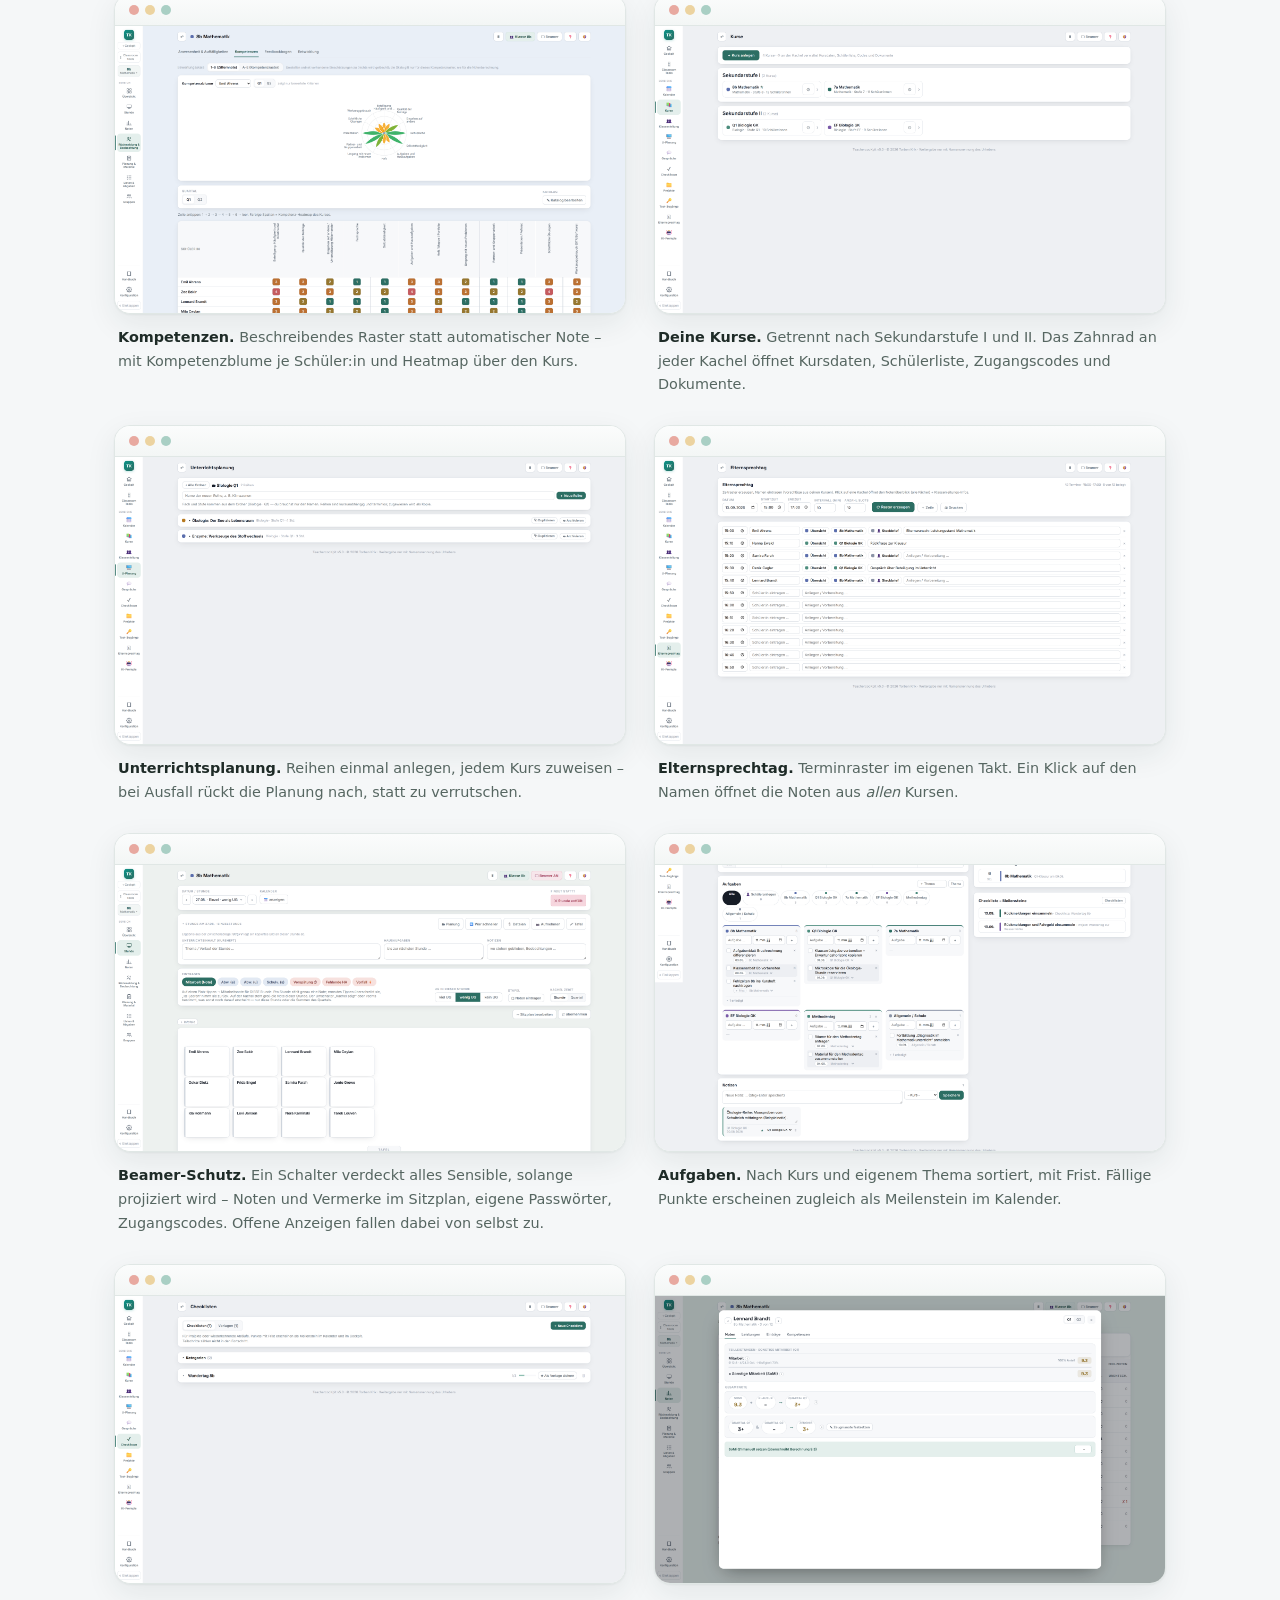
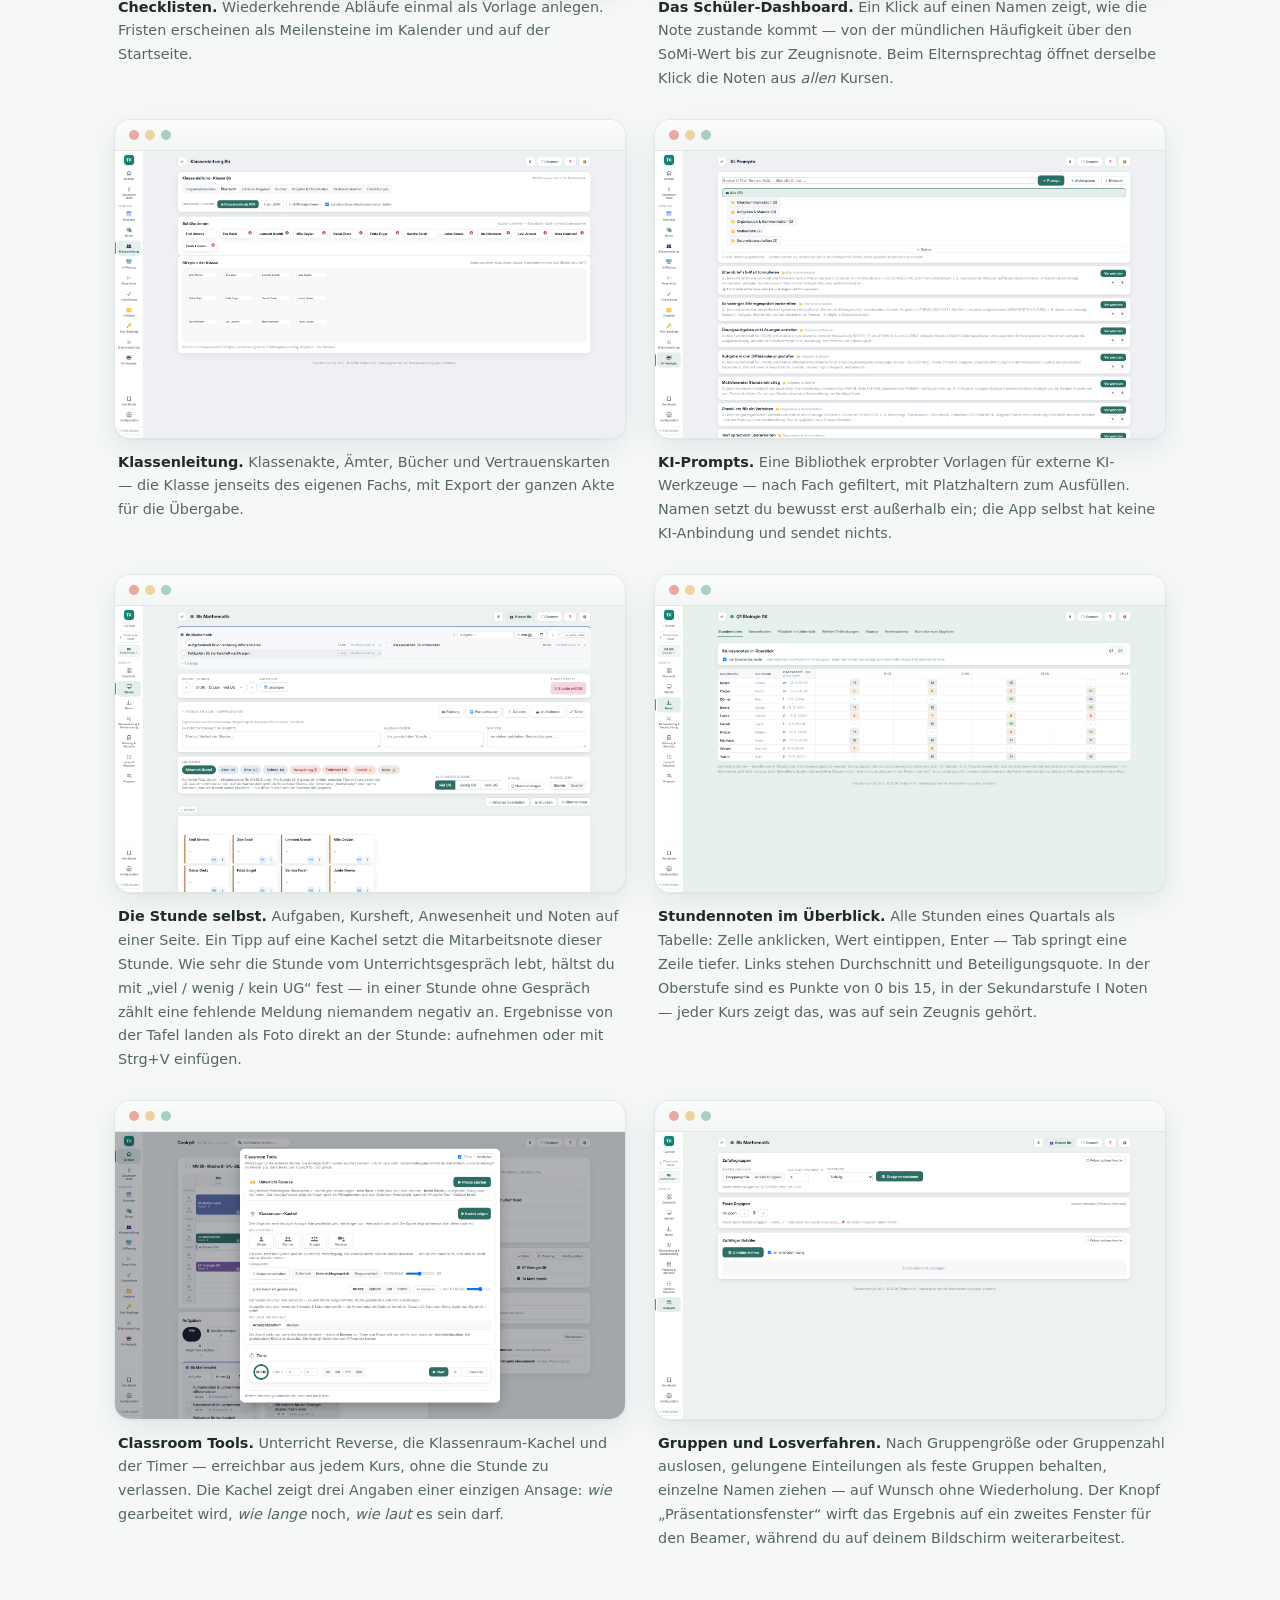
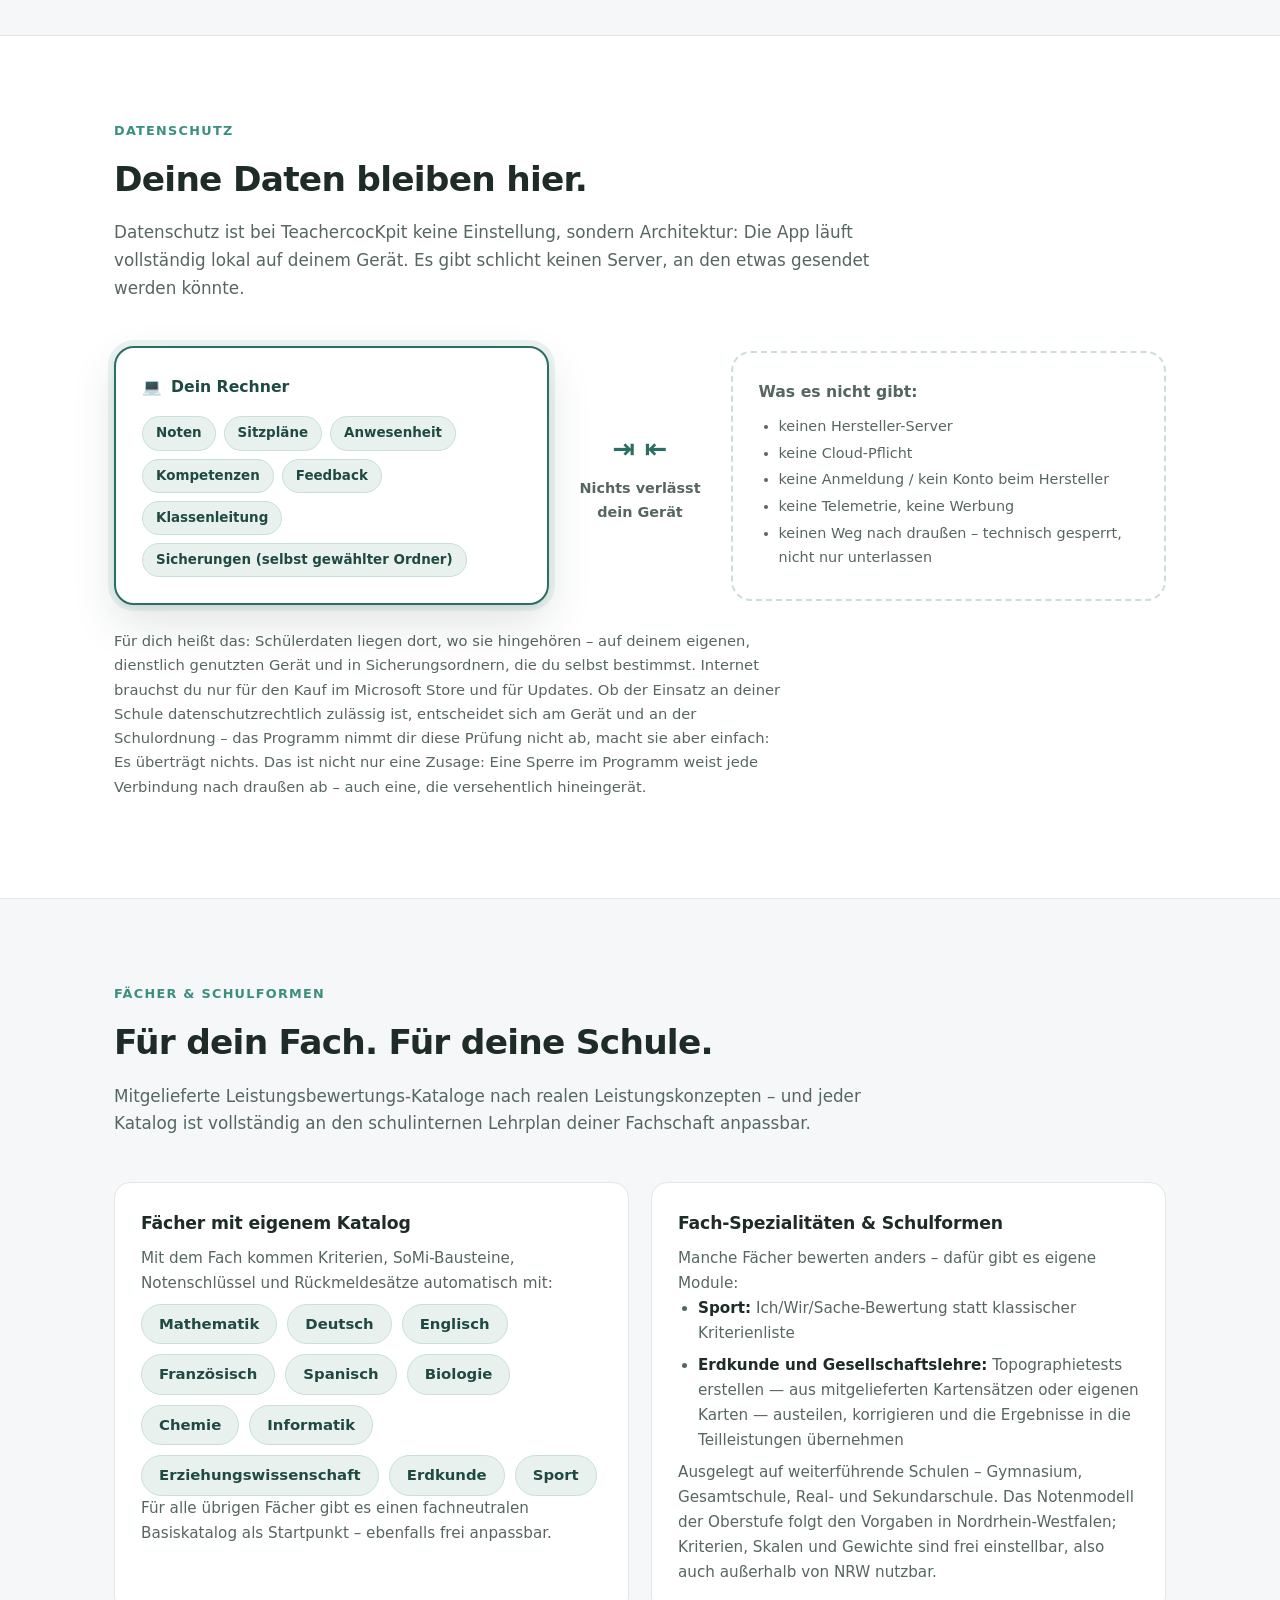
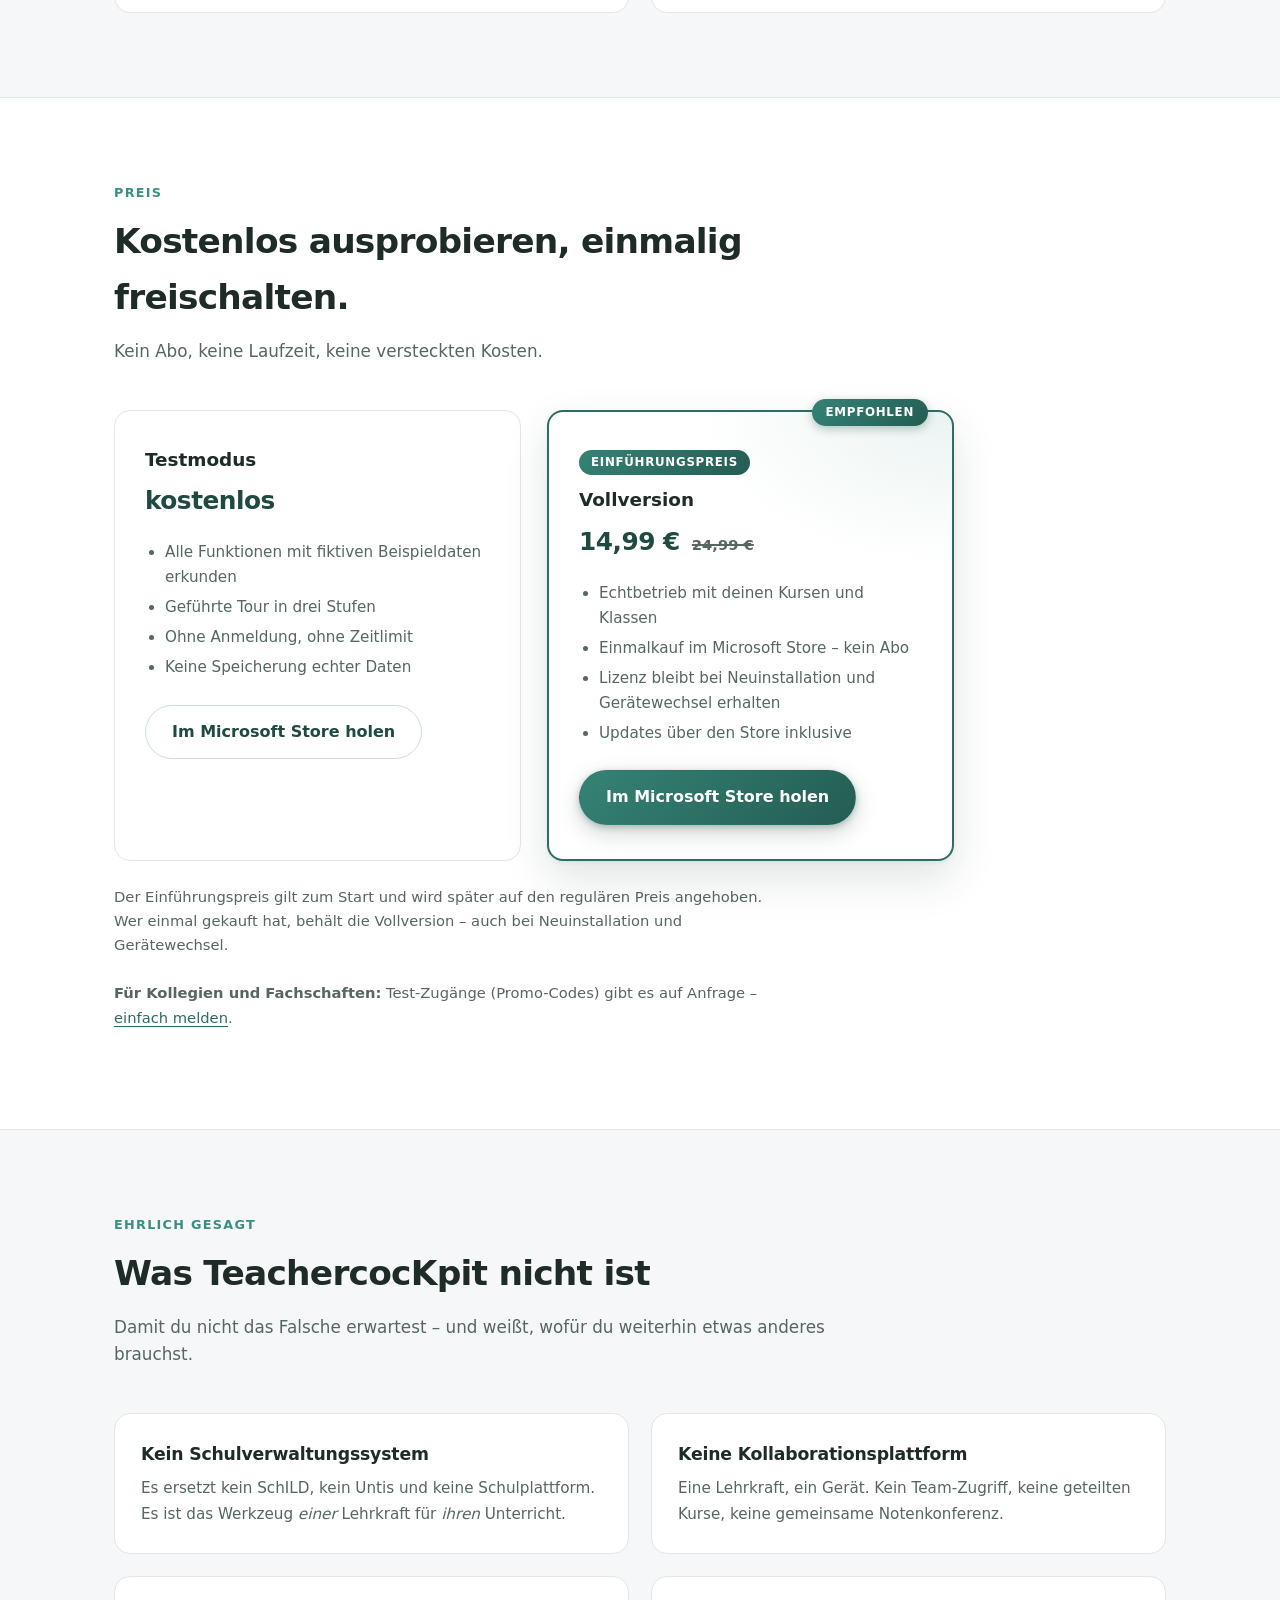
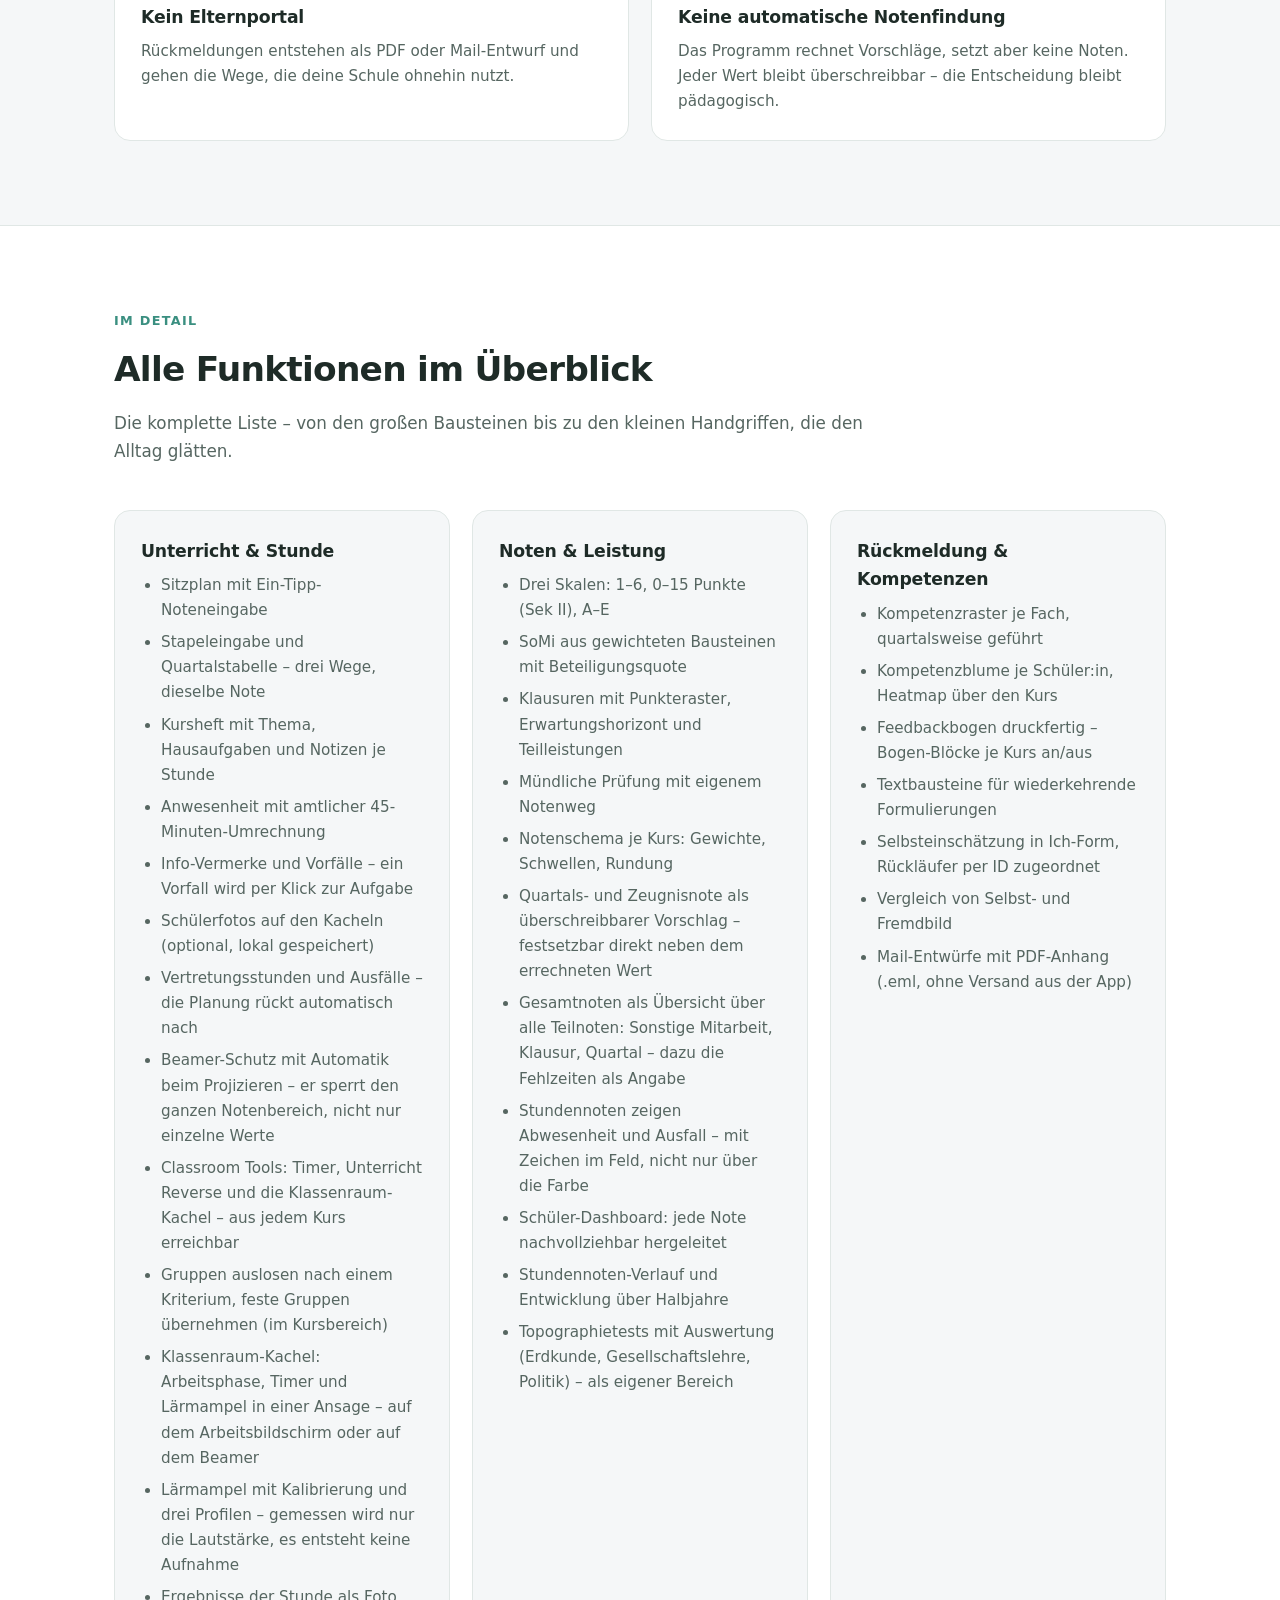
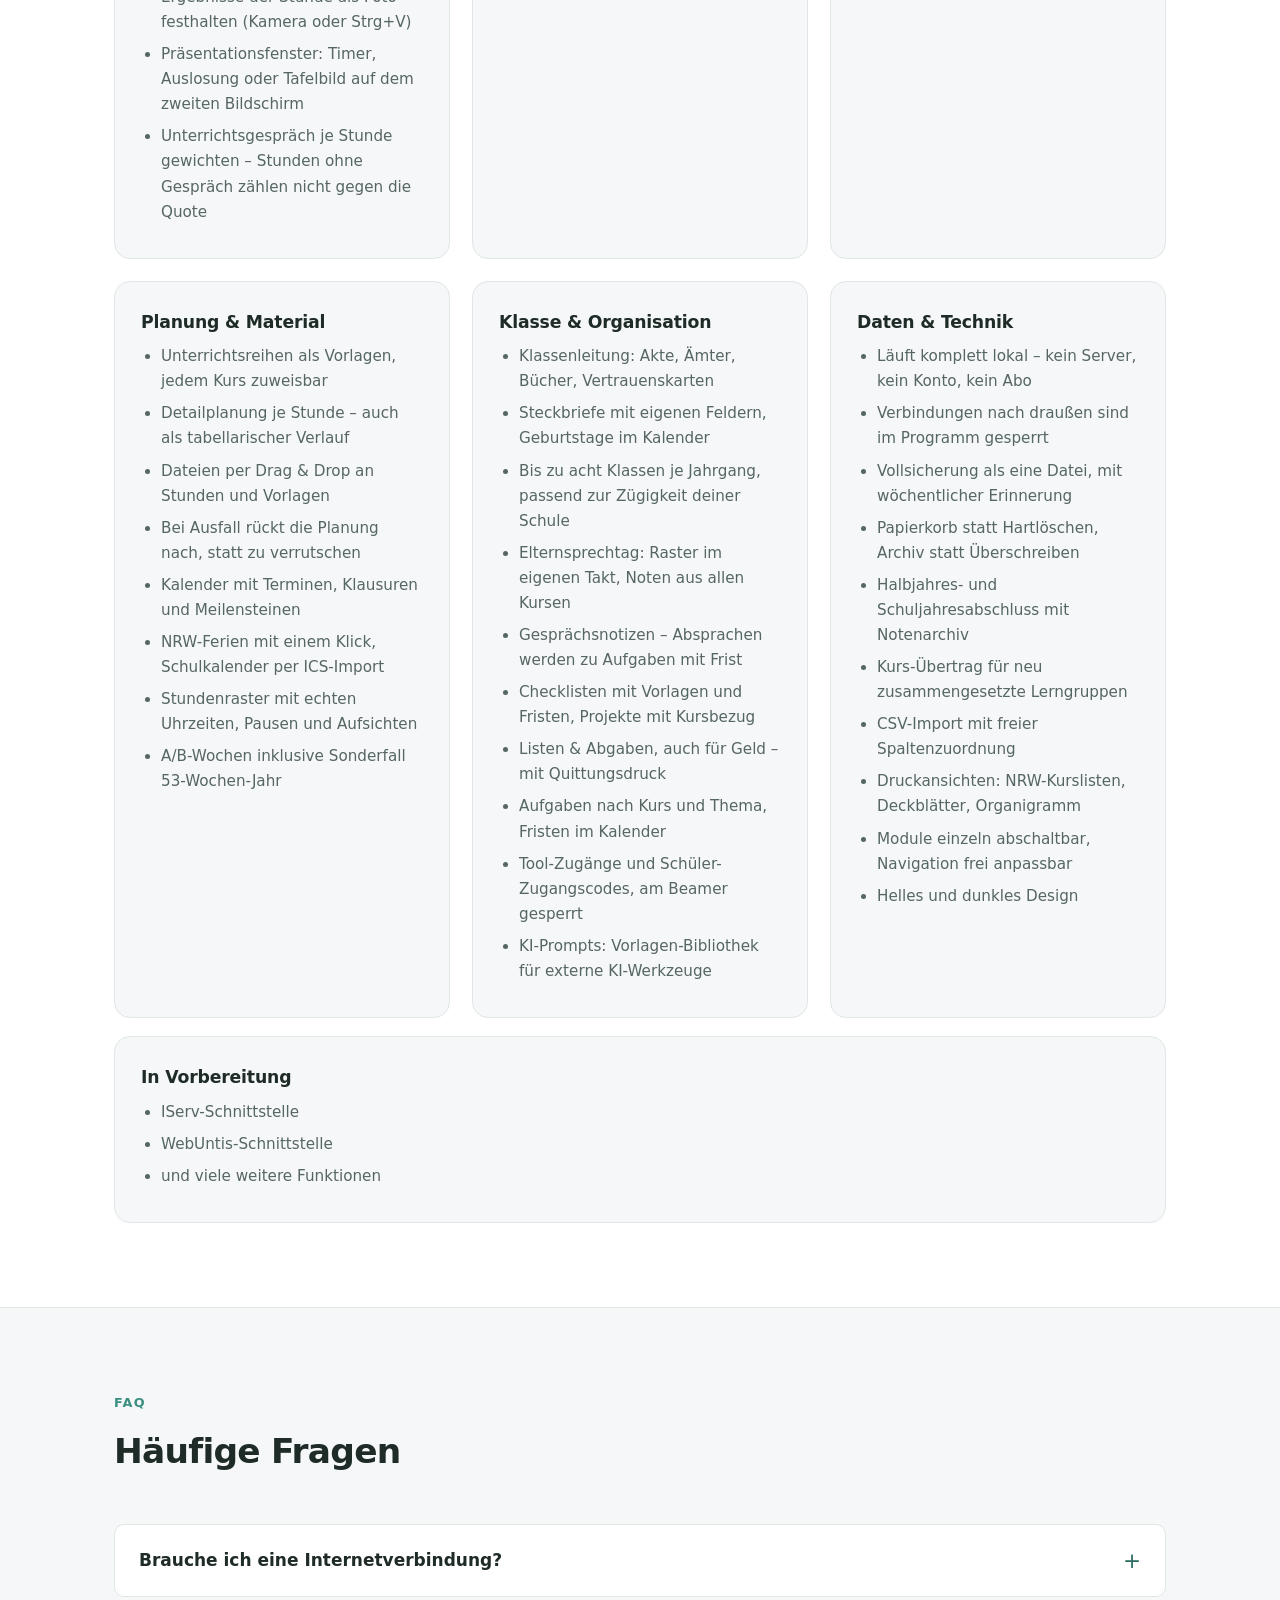
==== commit 87b00e0c: "Add files via upload" ====
--- a/index.html
+++ b/index.html
@@ -105,6 +105,10 @@
           <a class="btn btn-primary is-pending" data-store href="#">Bald im Microsoft Store</a>
           <a class="btn btn-secondary" href="#schultag">So arbeitest du damit</a>
         </div>
+        <!-- Die Mac-Fassung. Steht bewusst als eigene Zeile unter den Knoepfen und nicht
+             als dritter Knopf: Es gibt noch nichts zu klicken. -->
+        <p class="hero-note"><strong>Neu:</strong> Die Fassung für <strong>macOS</strong>
+          erscheint in wenigen Tagen im Mac&nbsp;App&nbsp;Store.</p>
       </div>
       <div class="window">
         <div class="window-bar"><i></i><i></i><i></i></div>
@@ -474,6 +478,9 @@
           <strong>Noch nicht im Store verfügbar.</strong>
           Die Anwendung ist fertig und wird gerade für die Veröffentlichung im Microsoft Store vorbereitet.
           Sobald der Eintrag freigeschaltet ist, führen die Knöpfe auf dieser Seite direkt dorthin.
+          <br><strong>Und für den Mac:</strong> Eine Fassung für <strong>macOS</strong> erscheint
+          in wenigen Tagen im Mac&nbsp;App&nbsp;Store – dieselbe App, derselbe Funktionsumfang,
+          dieselben Daten auf dem eigenen Gerät.
           Wer vorab Bescheid wissen möchte: <a href="#kontakt">kurz melden</a> – dann gibt es eine Nachricht zum Start.
         </div>
       </div>
@@ -643,6 +650,13 @@
       <details>
         <summary>Kann ich meine bestehenden Klassenlisten übernehmen?</summary>
         <p>Ja. Schülerlisten lassen sich als CSV-Datei importieren – mit freier Spaltenzuordnung, weil jede Schule ihre Listen anders exportiert. Vor- und Nachname werden getrennt eingelesen.</p>
+      </details>
+      <details>
+        <summary>Gibt es TeachercocKpit auch für den Mac?</summary>
+        <p><strong>Ja – in wenigen Tagen.</strong> Die Fassung für macOS erscheint im Mac&nbsp;App&nbsp;Store.
+          Es ist dieselbe Anwendung mit demselben Funktionsumfang; auch dort bleiben alle Daten
+          auf dem eigenen Gerät. Ein Kauf im einen Store gilt nicht automatisch im anderen –
+          Microsoft und Apple rechnen getrennt ab.</p>
       </details>
       <details>
         <summary>Läuft TeachercocKpit auf dem iPad?</summary>
--- a/style.css
+++ b/style.css
@@ -140,6 +140,10 @@
 }
 .hero p.lead { font-size: 1.16rem; color: var(--ink-soft); margin: 0 0 30px; max-width: 33em; }
 .hero-actions { display: flex; gap: 14px; flex-wrap: wrap; }
+/* Die Mac-Ankuendigung unter den Knoepfen. Bewusst kein dritter Knopf: Es gibt noch
+   nichts zu klicken, und ein Knopf, der nichts tut, ist schlechter als ein Satz. */
+.hero-note { margin: 14px 0 0; font-size: 15px; color: var(--ink-soft); }
+.hero-note strong { color: var(--ink); }
 
 /* Fensterrahmen für Screenshots / Platzhalter */
 .window {
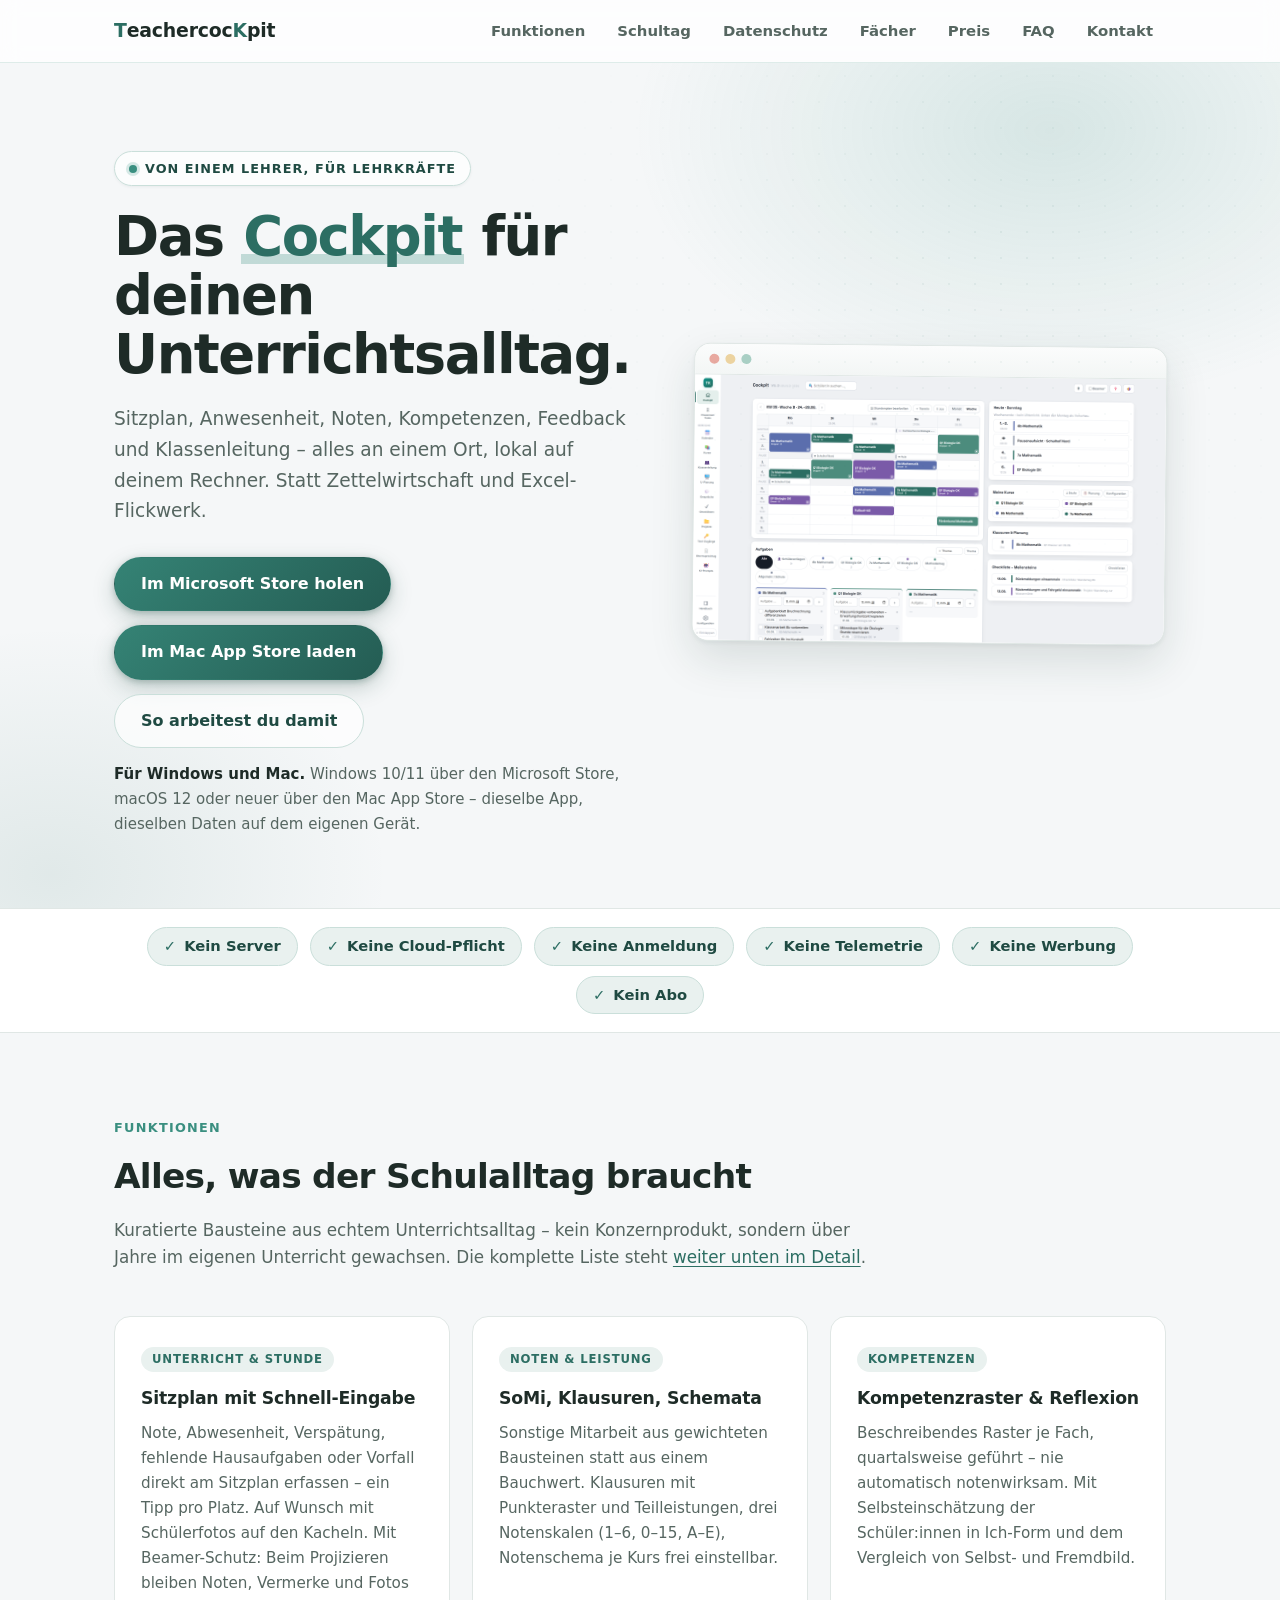
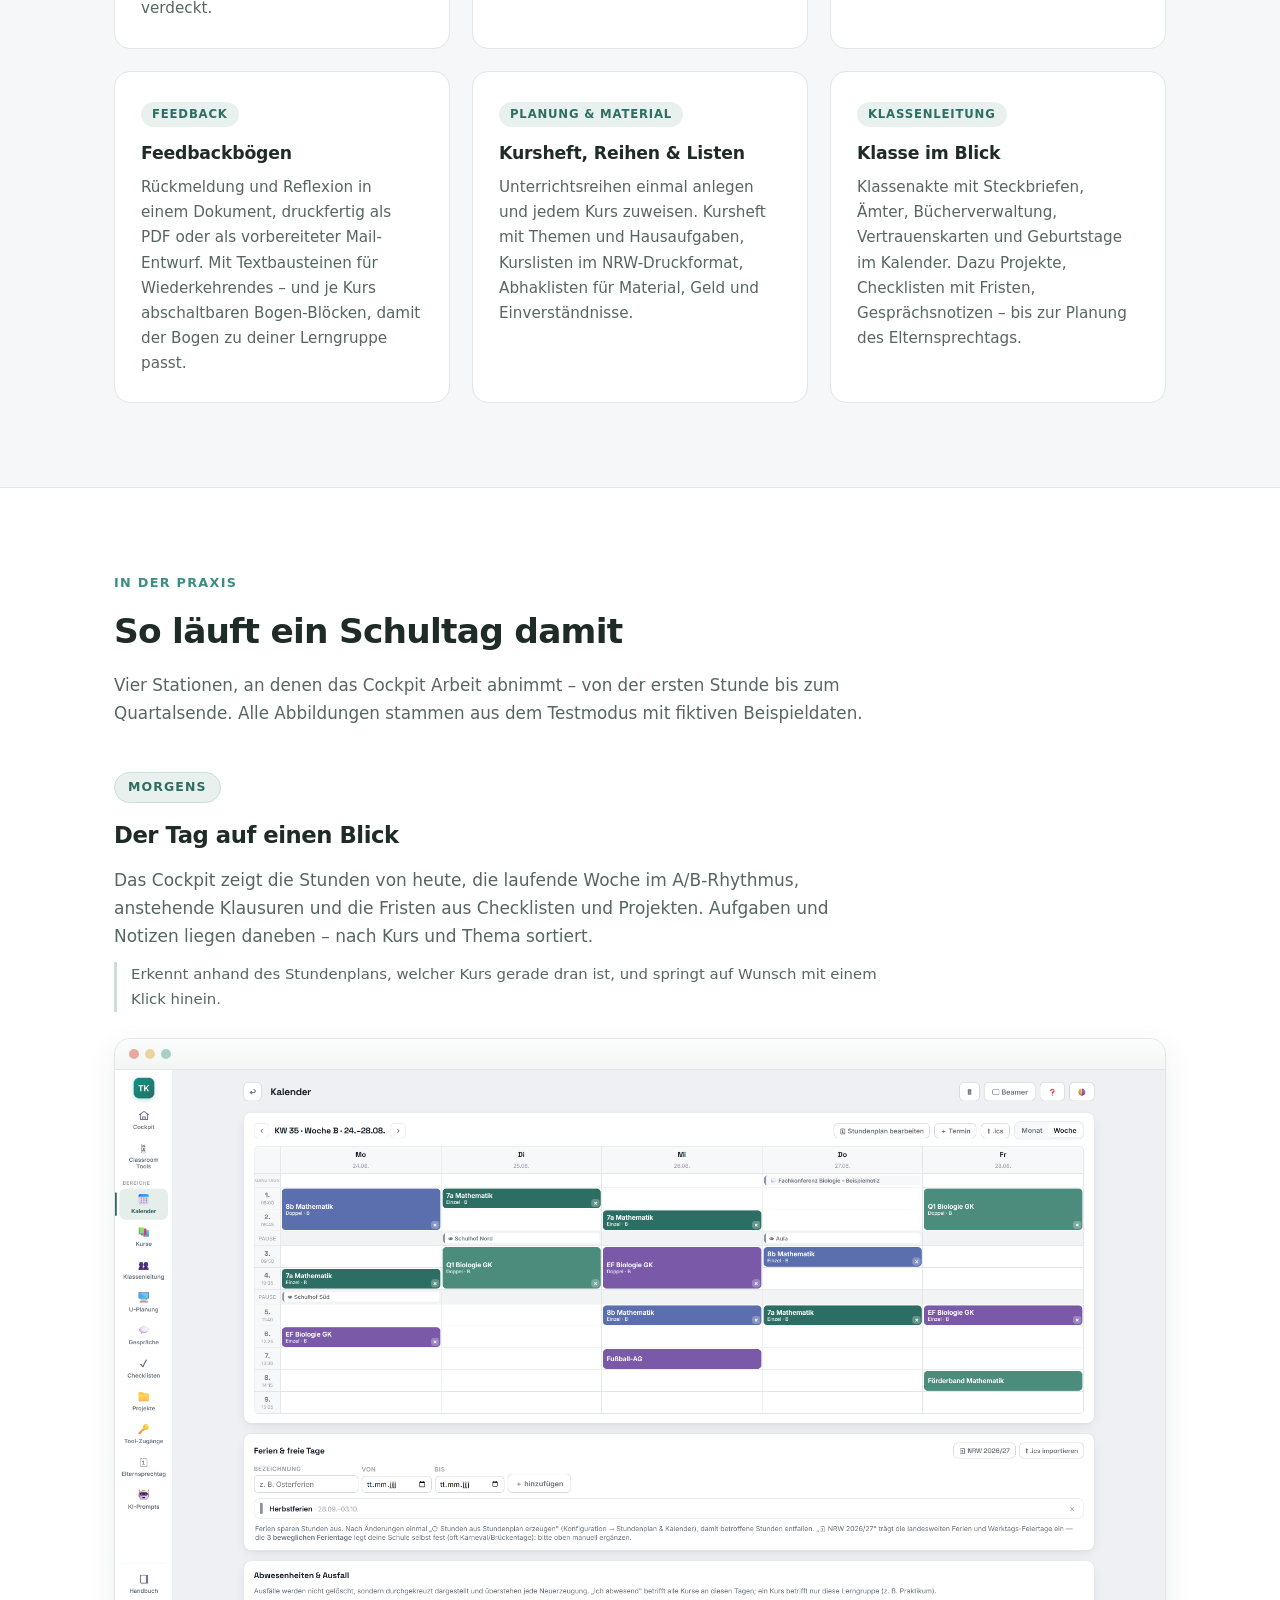
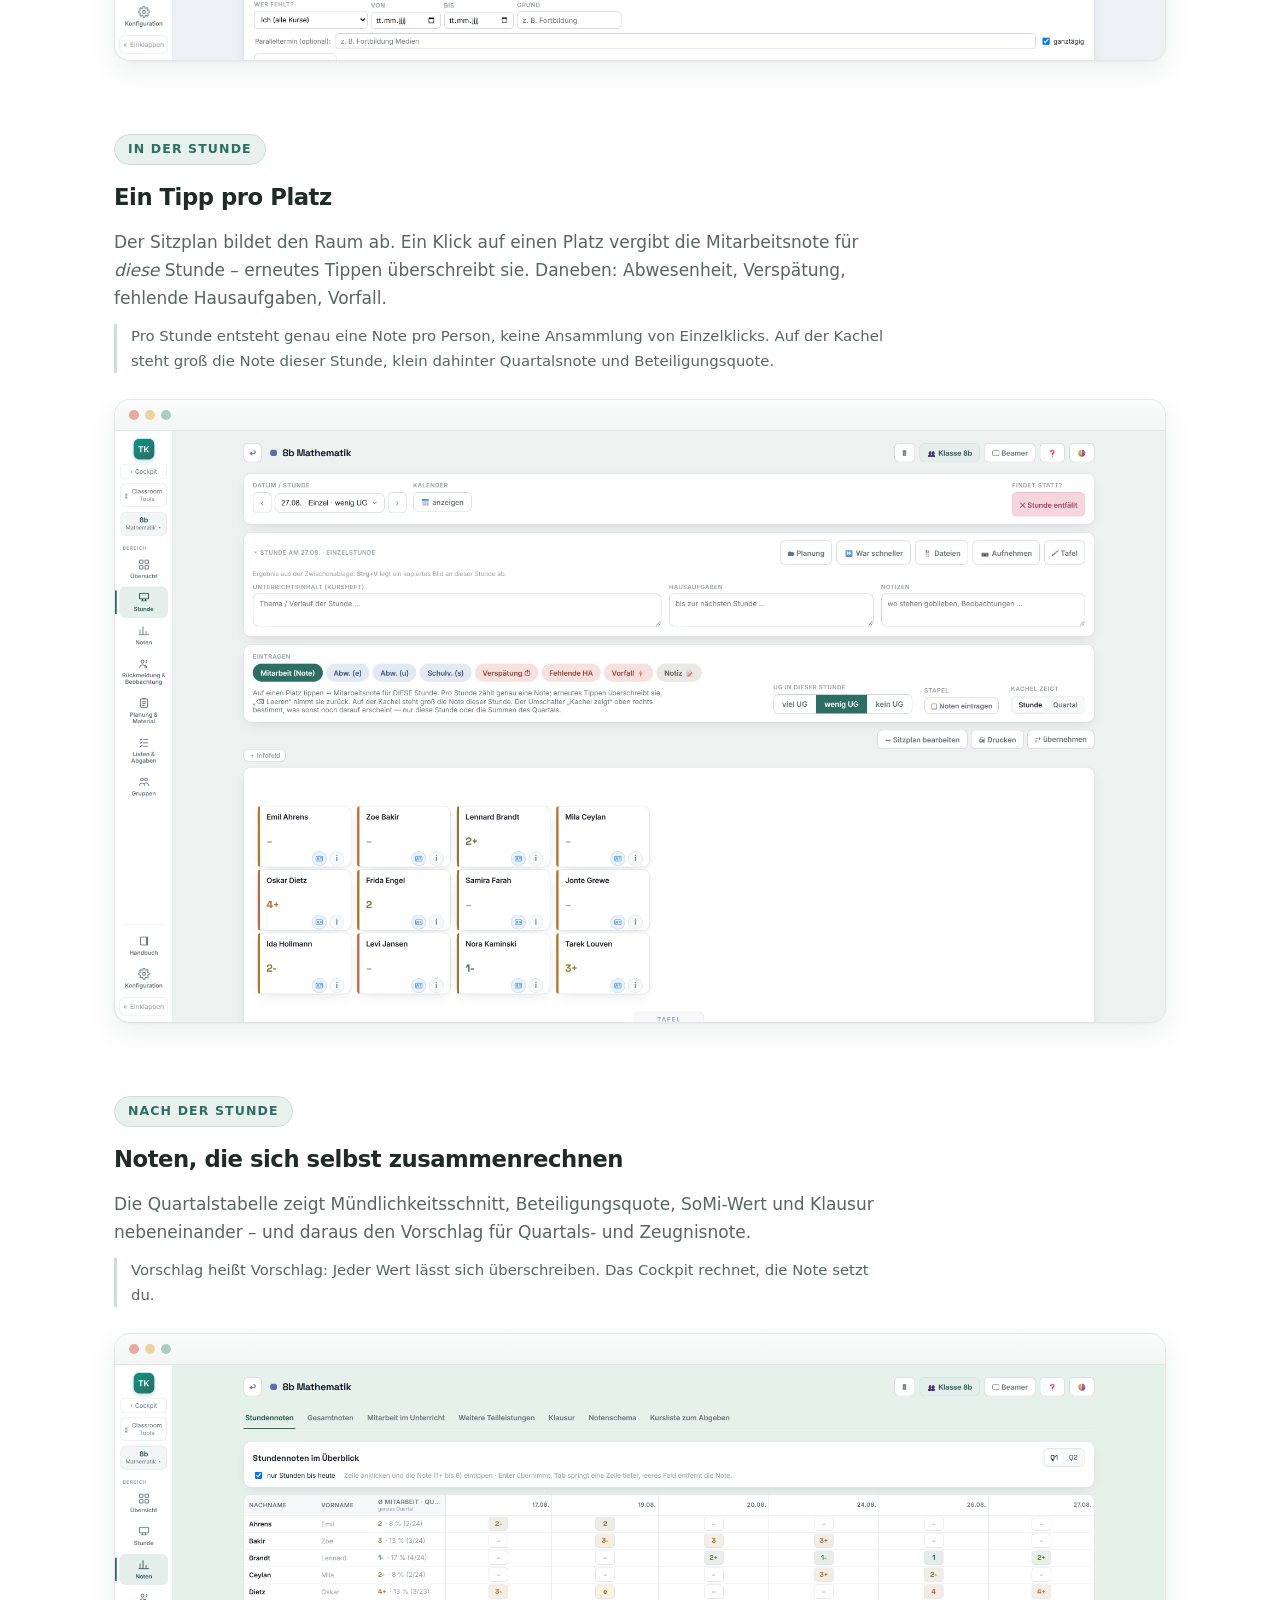
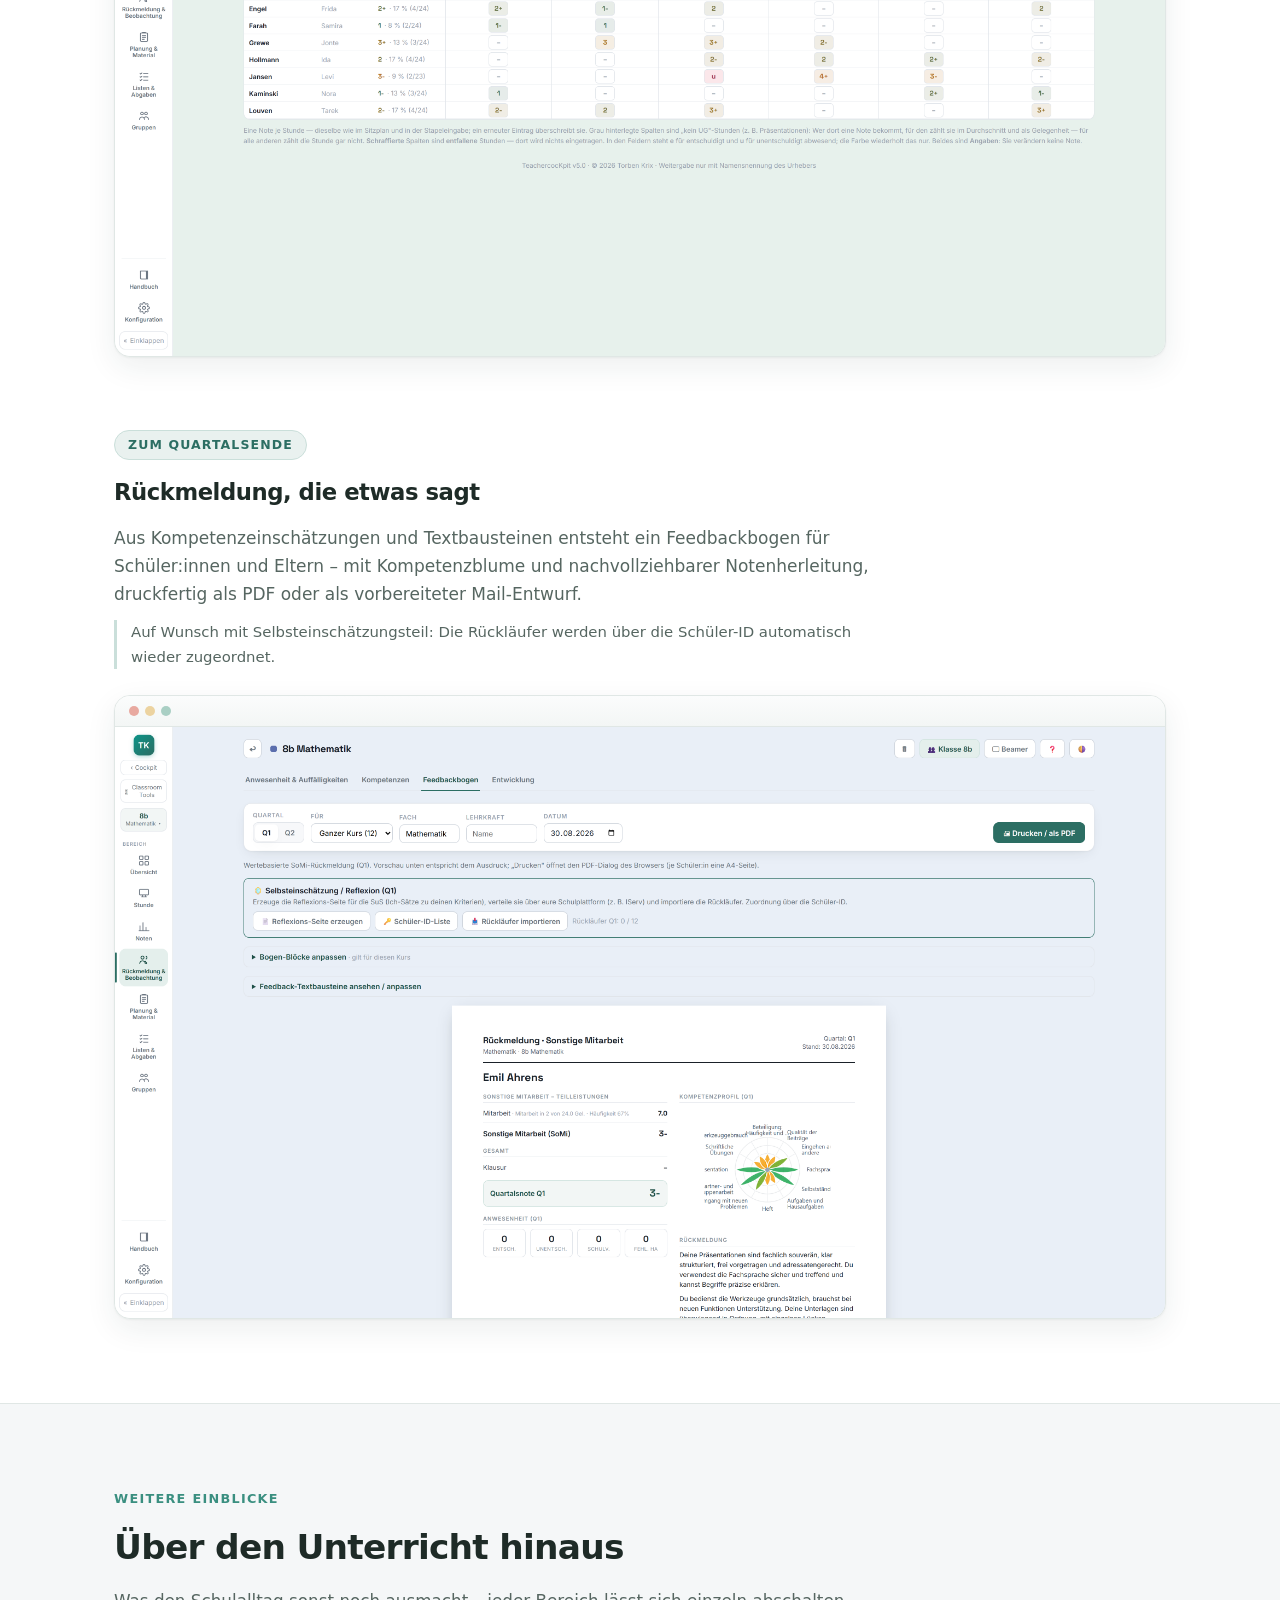
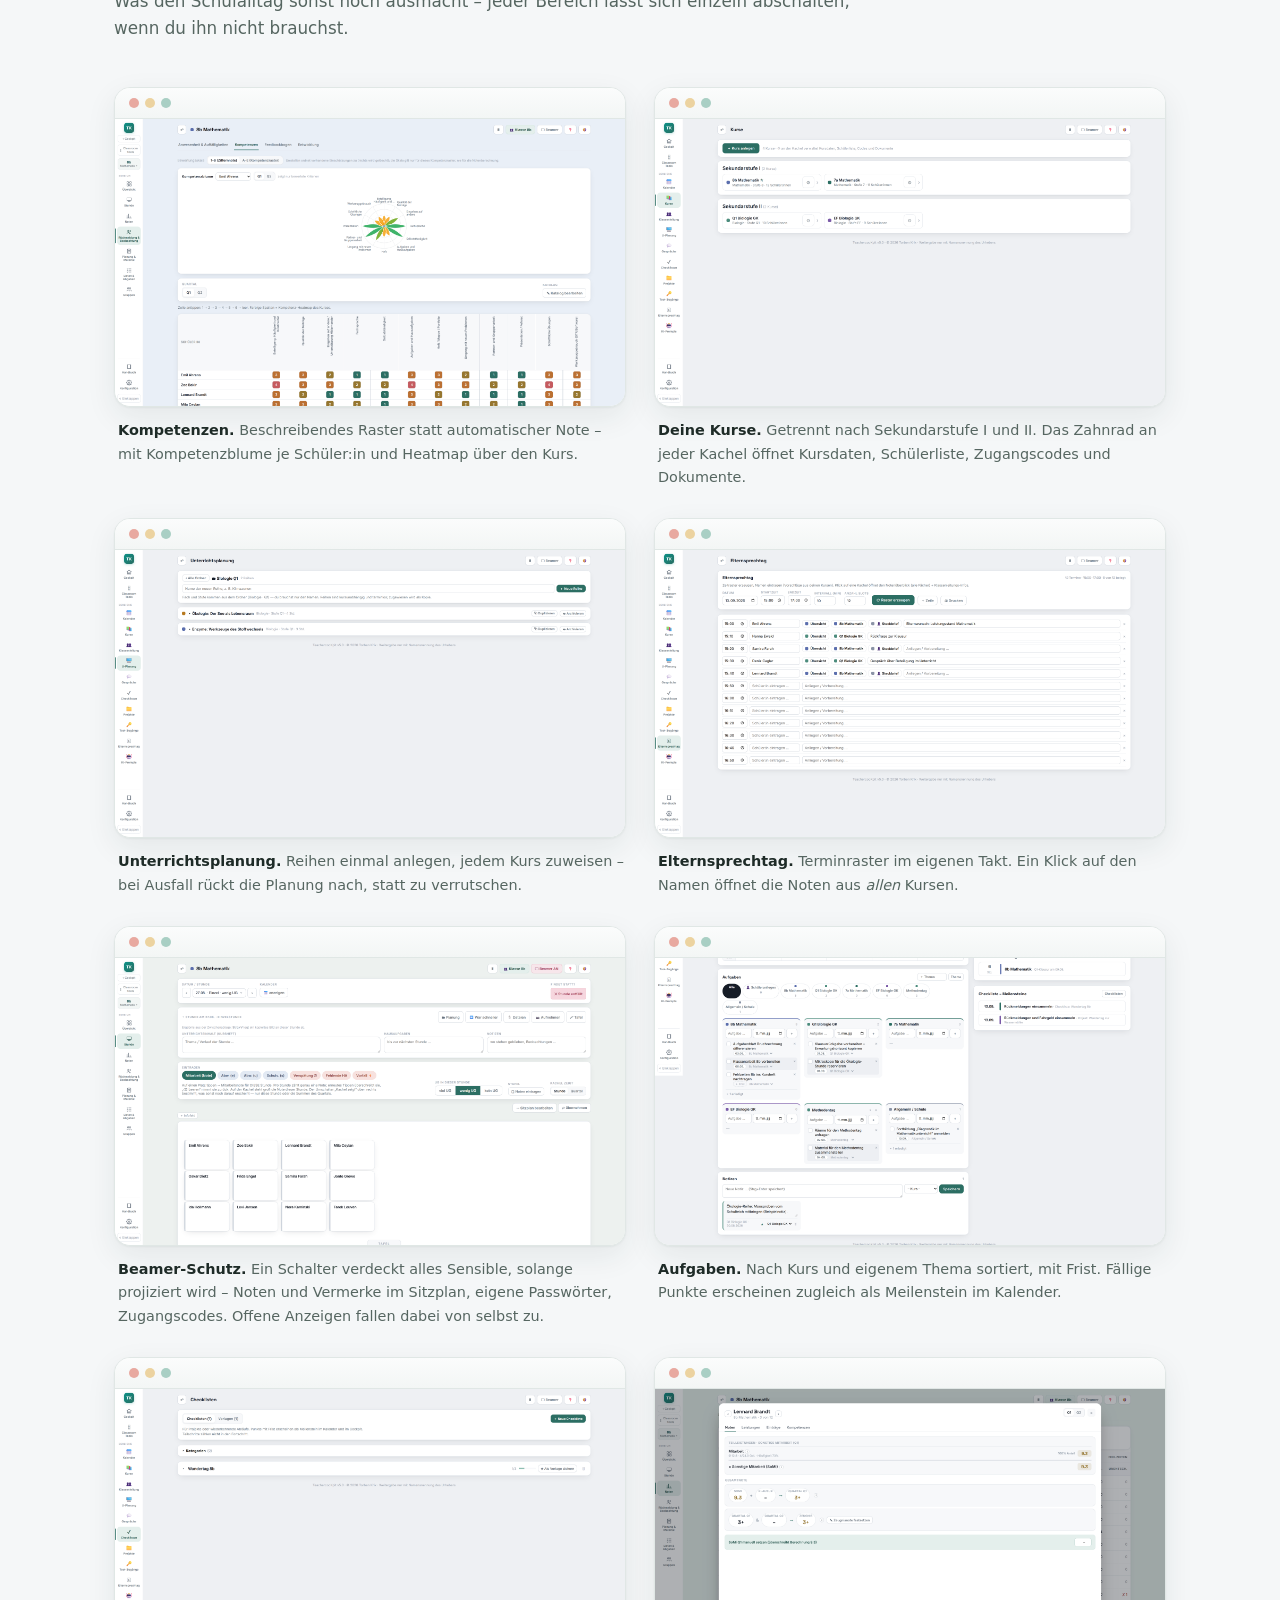
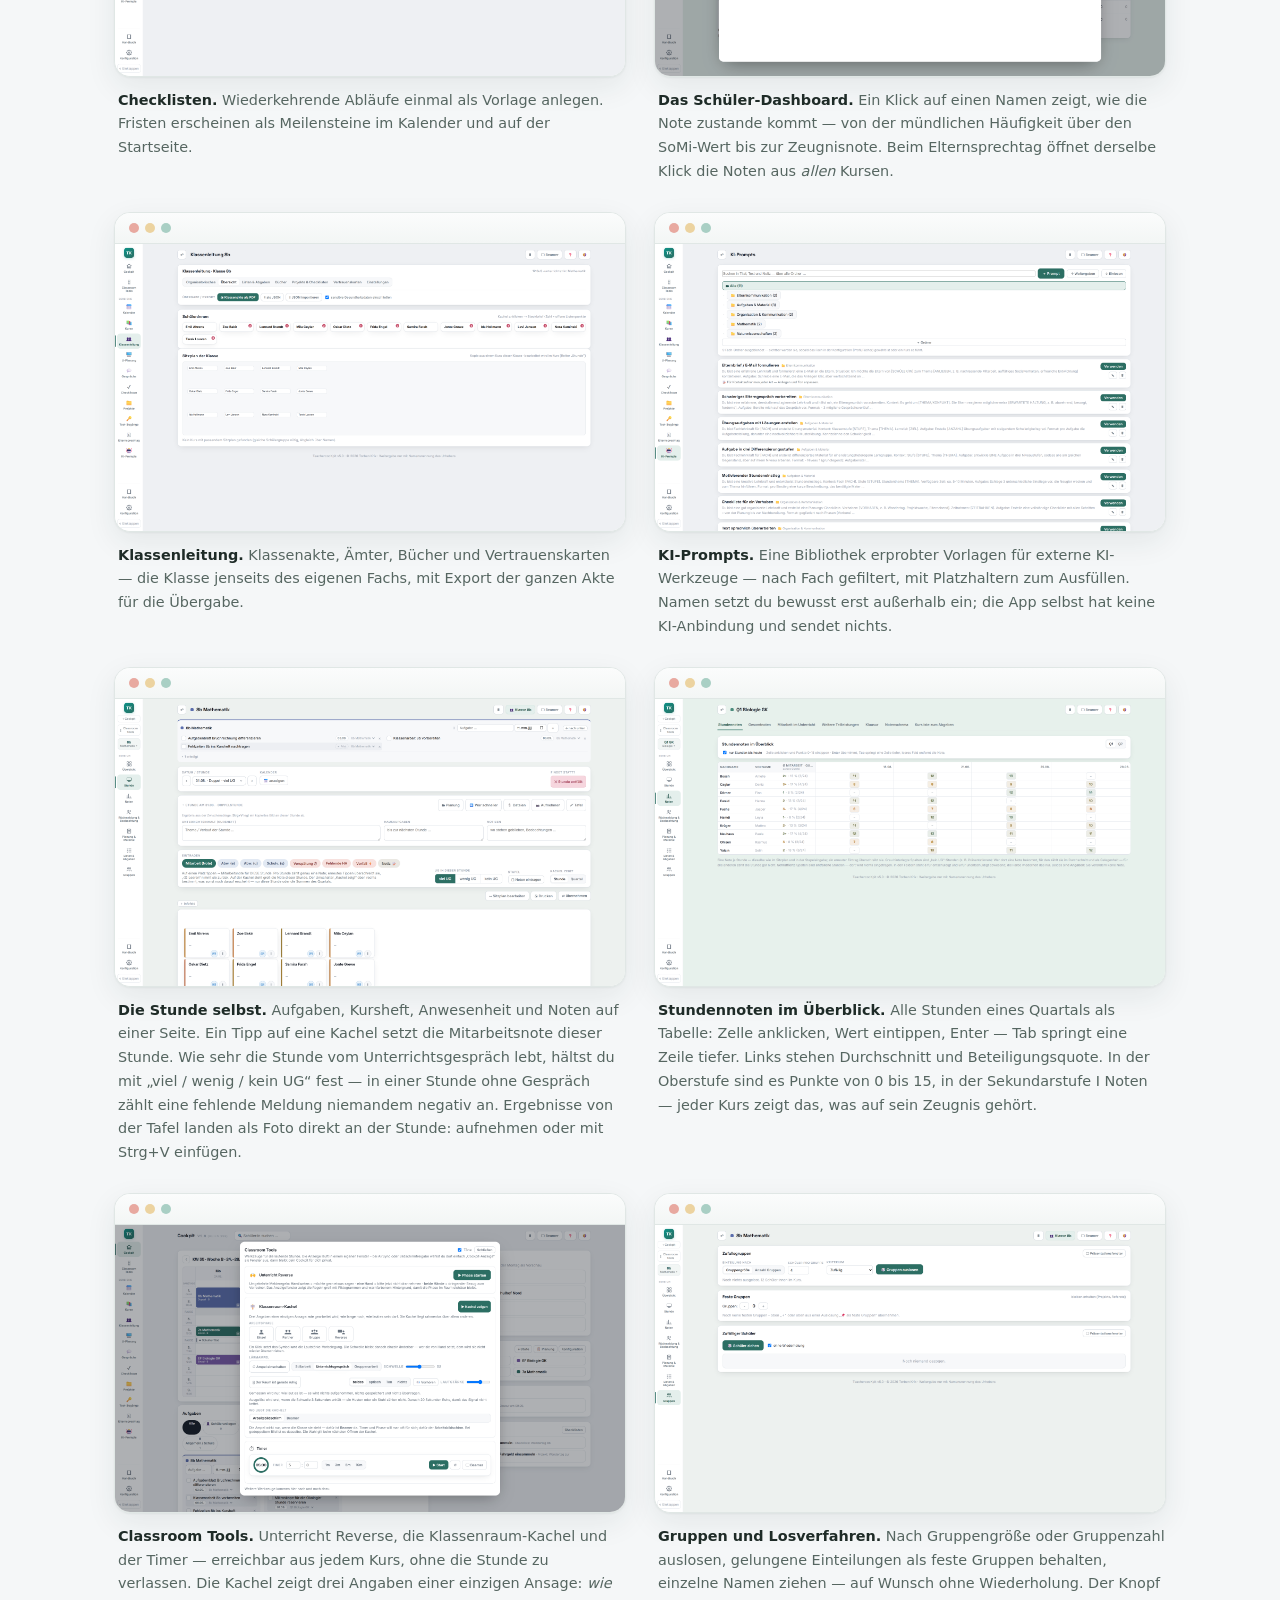
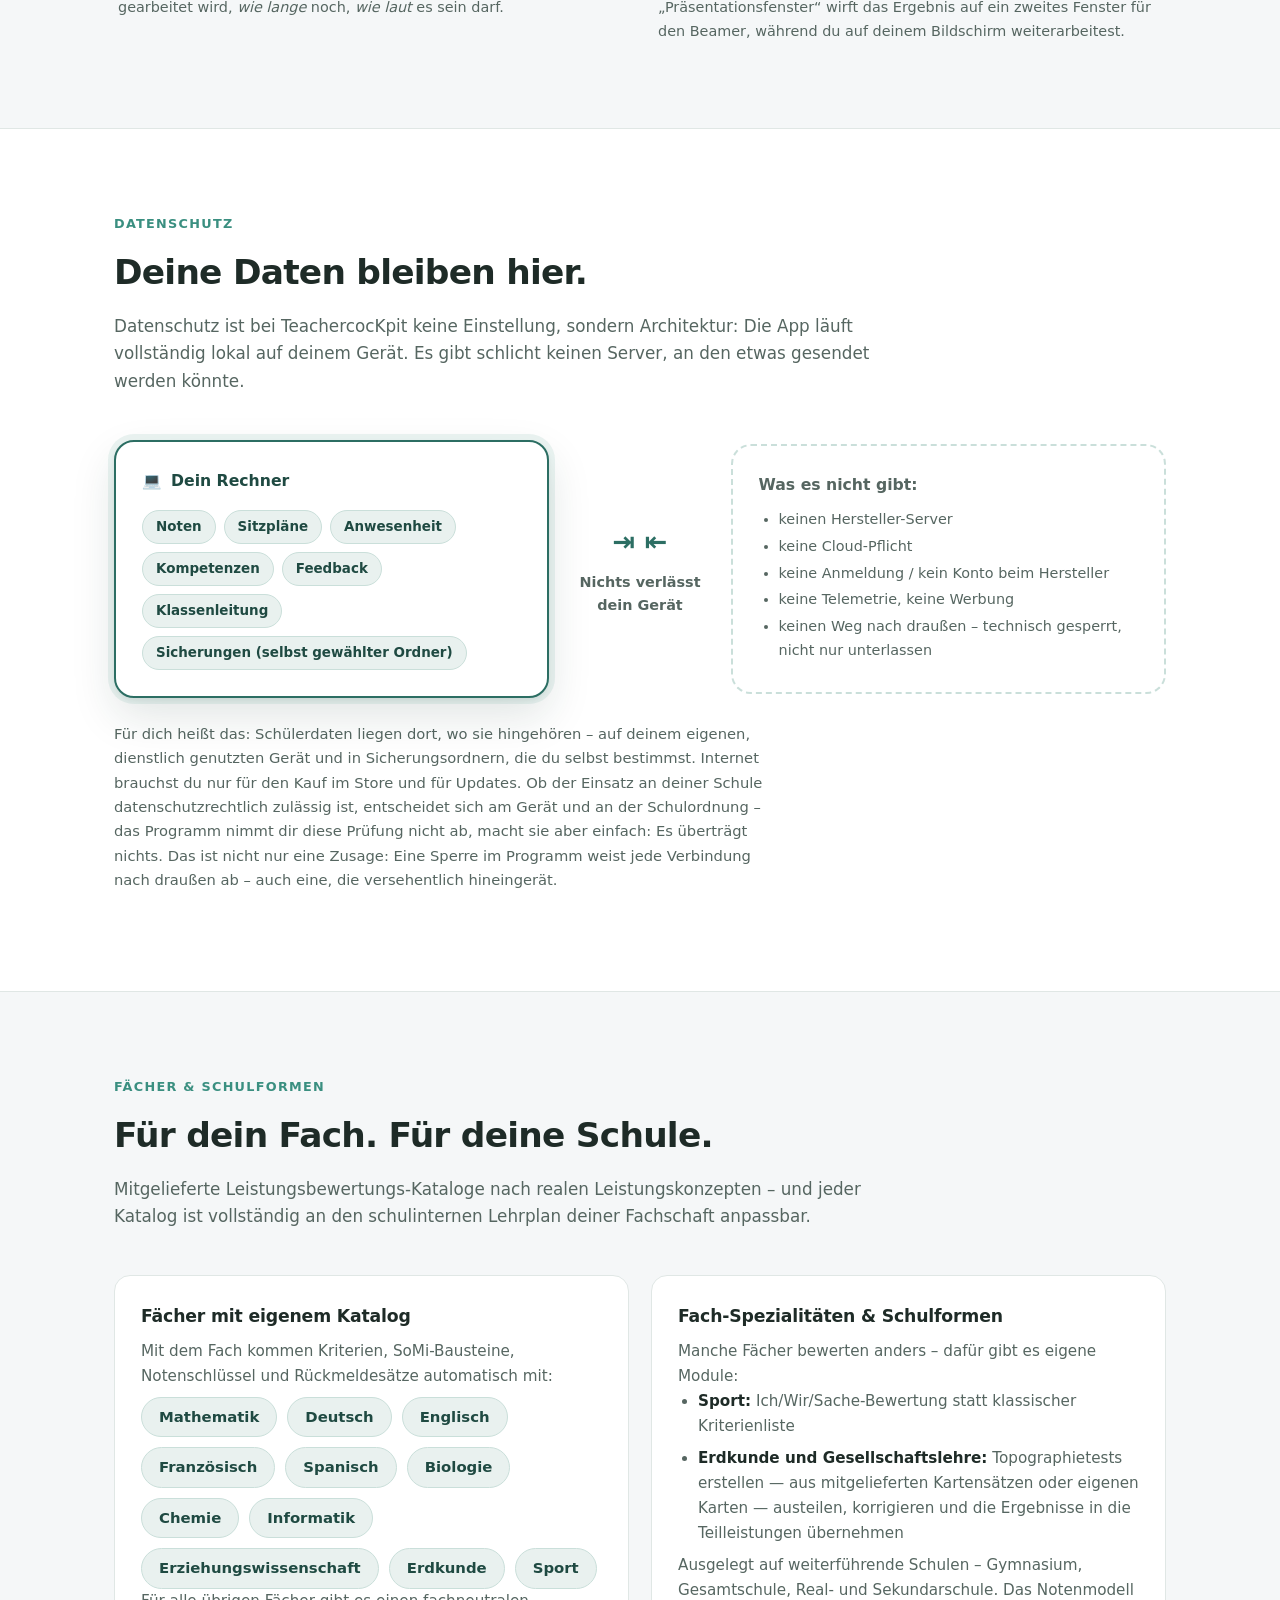
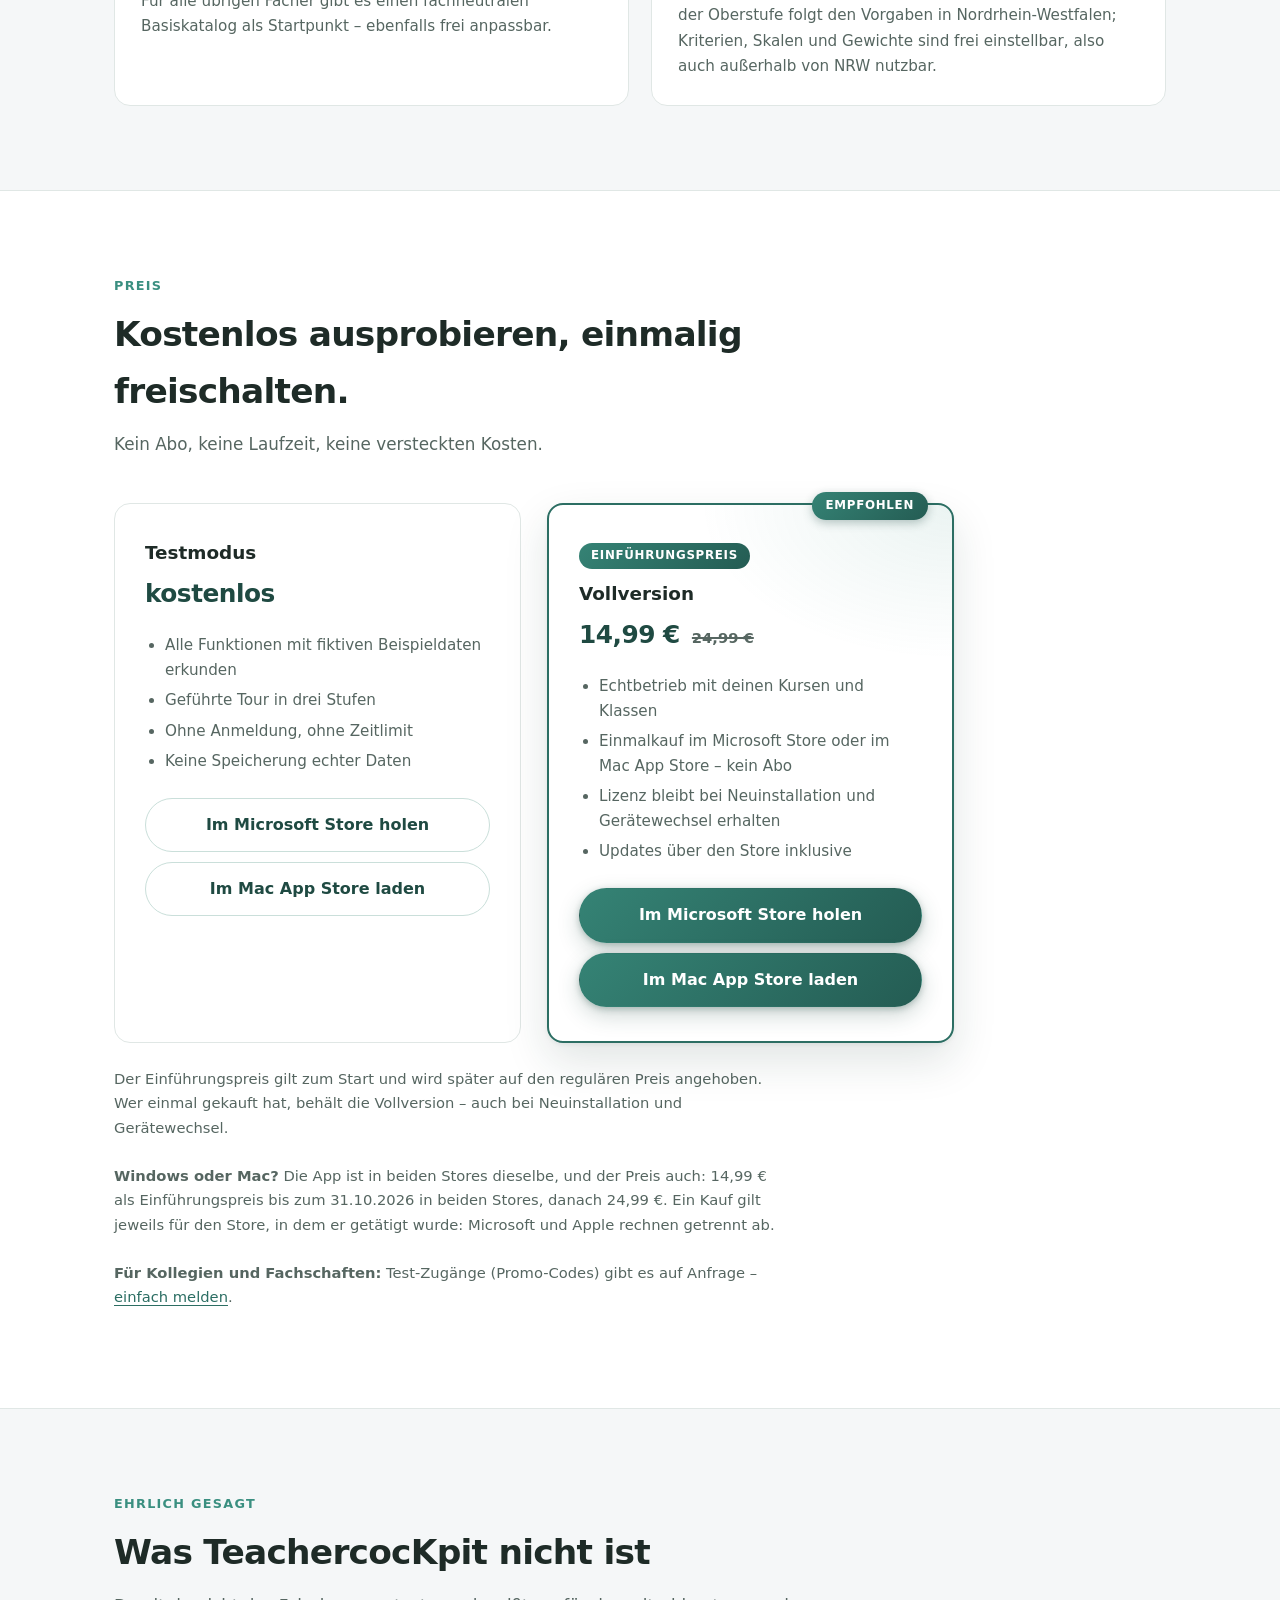
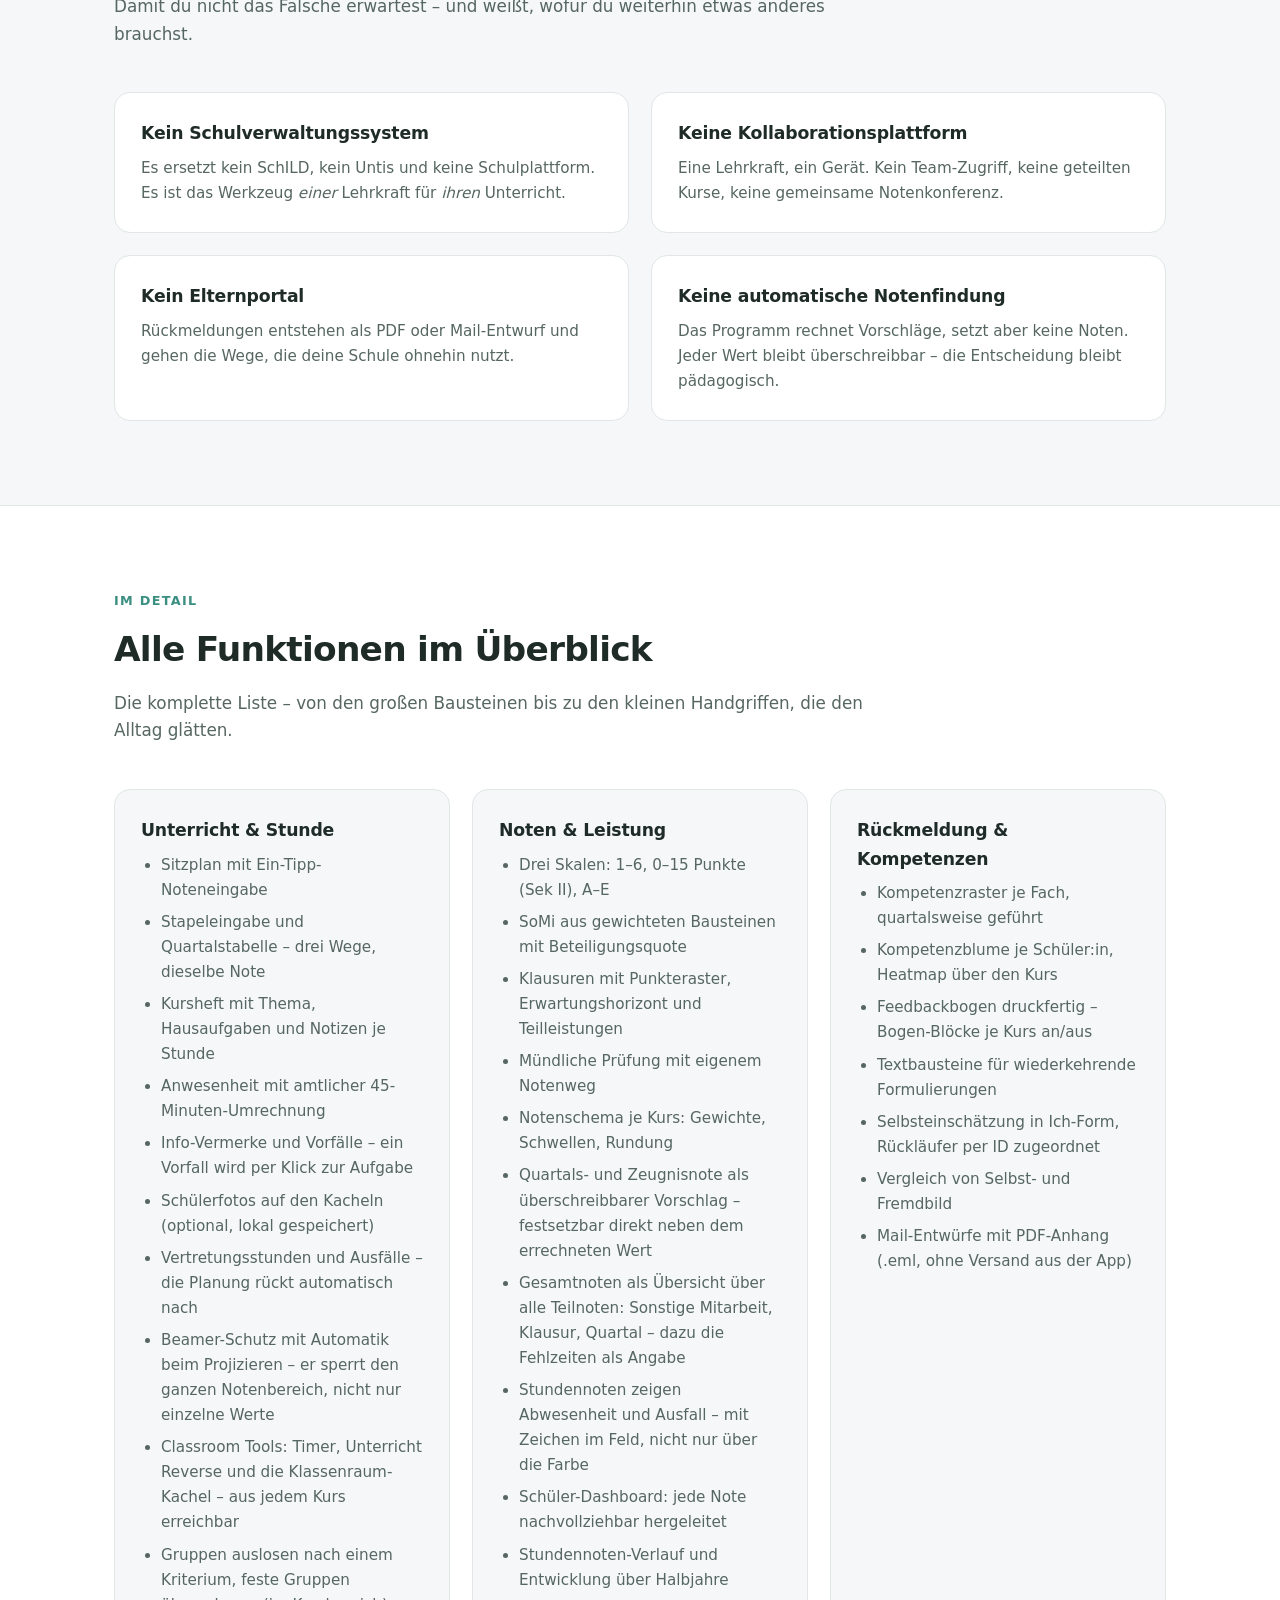
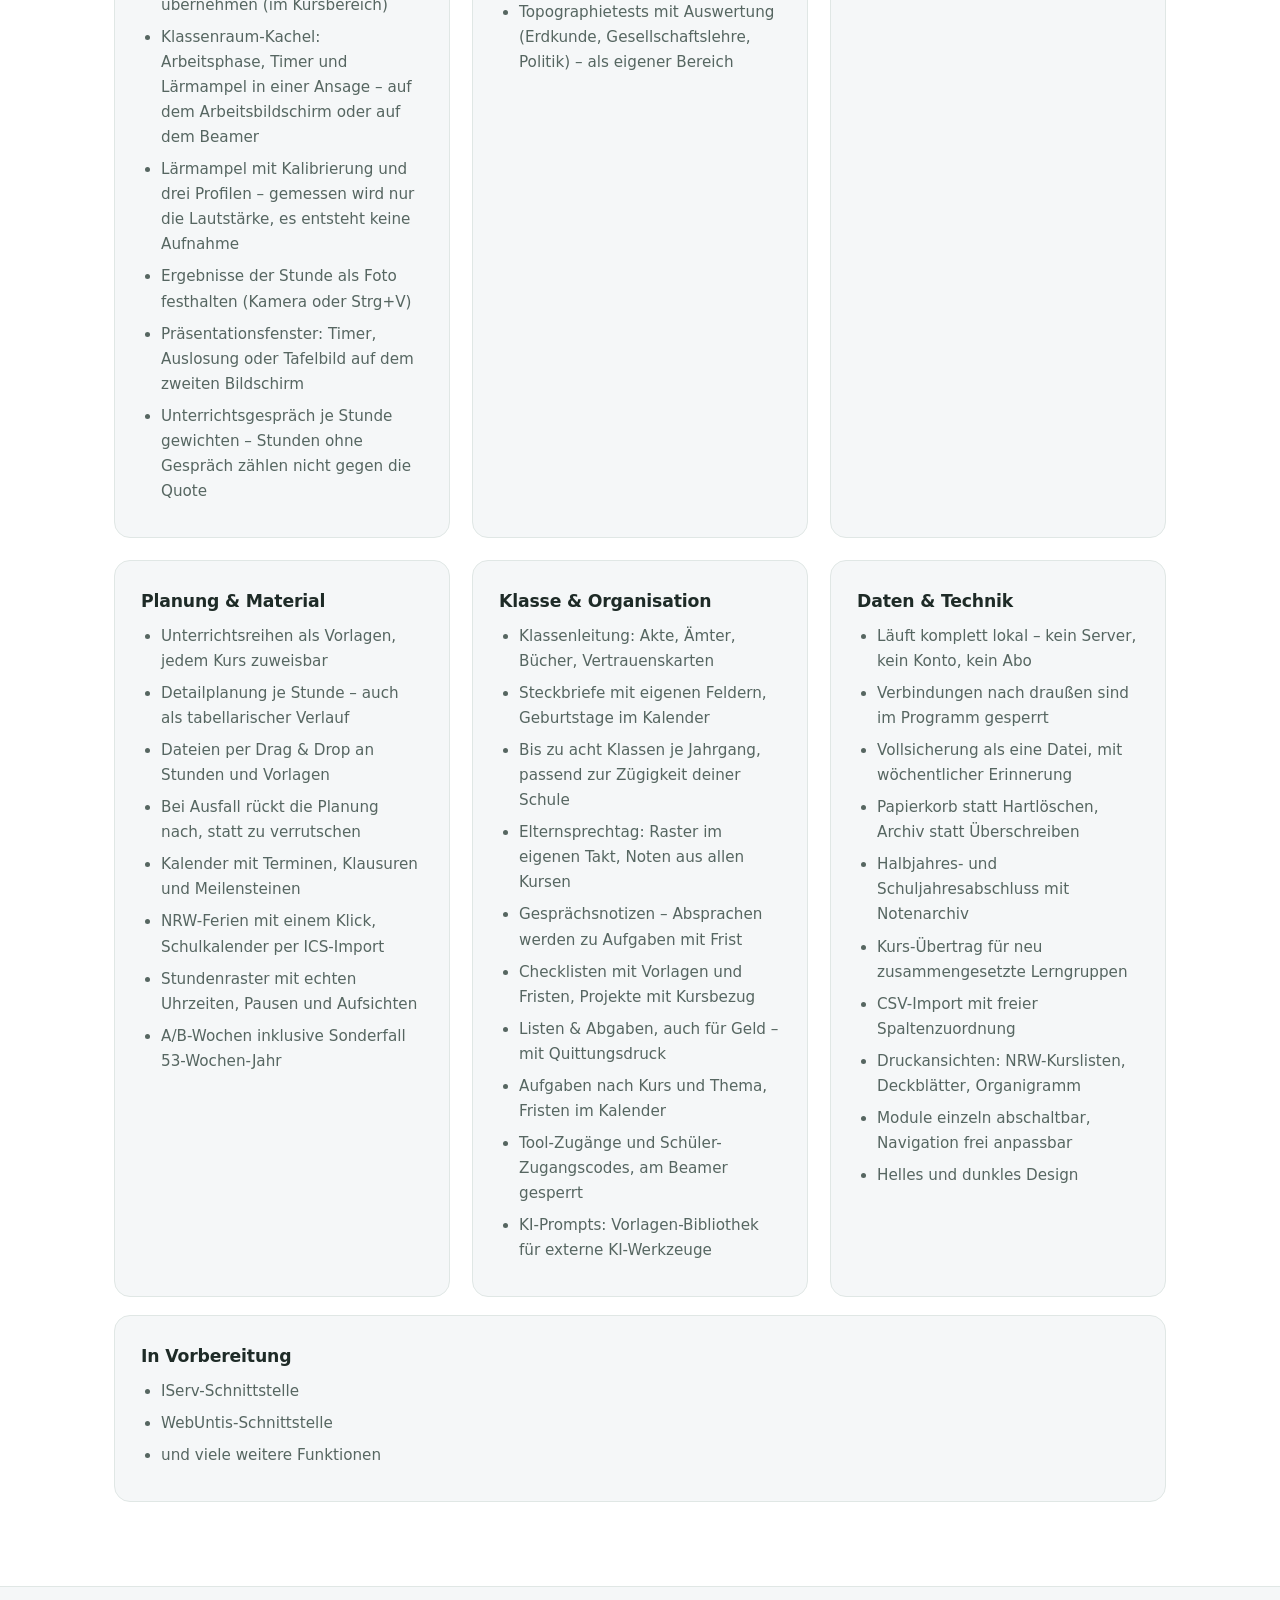
==== commit b4cb73d0: "Add files via upload" ====
--- a/index.html
+++ b/index.html
@@ -4,7 +4,7 @@
 <meta charset="UTF-8">
 <meta name="viewport" content="width=device-width, initial-scale=1.0">
 <title>TeachercocKpit – Notenbuch & Unterrichtsplaner für Lehrkräfte</title>
-<meta name="description" content="Digitales Notenbuch, Sitzplan, Unterrichtsplanung und Klassenleitung in einer Windows-App – komplett lokal, ohne Cloud, ohne Abo. Kostenlos ausprobieren im Testmodus.">
+<meta name="description" content="Digitales Notenbuch, Sitzplan, Unterrichtsplanung und Klassenleitung in einer App für Windows und Mac – komplett lokal, ohne Cloud, ohne Abo. Kostenlos ausprobieren im Testmodus.">
 <!-- SEO: Die kanonische Adresse der Seite. Liegt die Website unter einer anderen
      Domain oder in einem Unterordner (z. B. GitHub Pages), diese URL hier sowie in
      den og:/twitter:-Tags, im JSON-LD unten und in sitemap.xml anpassen. -->
@@ -18,14 +18,14 @@
 <meta property="og:type" content="website">
 <meta property="og:site_name" content="TeachercocKpit">
 <meta property="og:title" content="TeachercocKpit – Notenbuch & Unterrichtsplaner für Lehrkräfte">
-<meta property="og:description" content="Digitales Notenbuch, Sitzplan, Unterrichtsplanung und Klassenleitung in einer Windows-App – komplett lokal, ohne Cloud, ohne Abo.">
+<meta property="og:description" content="Digitales Notenbuch, Sitzplan, Unterrichtsplanung und Klassenleitung in einer App für Windows und Mac – komplett lokal, ohne Cloud, ohne Abo.">
 <meta property="og:url" content="https://teachercockpit.de/">
 <meta property="og:image" content="https://teachercockpit.de/screenshots/01_cockpit.png">
 <meta property="og:image:alt" content="Die Startseite des TeachercocKpit mit Wochenstundenplan, heutigen Stunden und Kursen.">
 <meta property="og:locale" content="de_DE">
 <meta name="twitter:card" content="summary_large_image">
 <meta name="twitter:title" content="TeachercocKpit – Notenbuch & Unterrichtsplaner für Lehrkräfte">
-<meta name="twitter:description" content="Digitales Notenbuch, Sitzplan, Unterrichtsplanung und Klassenleitung in einer Windows-App – komplett lokal, ohne Cloud, ohne Abo.">
+<meta name="twitter:description" content="Digitales Notenbuch, Sitzplan, Unterrichtsplanung und Klassenleitung in einer App für Windows und Mac – komplett lokal, ohne Cloud, ohne Abo.">
 <meta name="twitter:image" content="https://teachercockpit.de/screenshots/01_cockpit.png">
 <link rel="stylesheet" href="style.css">
 <!-- Strukturierte Daten für Suchmaschinen. Preis und Store-Link stehen hier bewusst
@@ -35,18 +35,16 @@
   "@context": "https://schema.org",
   "@type": "SoftwareApplication",
   "name": "TeachercocKpit",
-  "operatingSystem": "Windows 10, Windows 11",
+  "operatingSystem": "Windows 10, Windows 11, macOS 12.0",
   "applicationCategory": "EducationalApplication",
   "description": "Digitales Notenbuch und Unterrichtsplaner für Lehrkräfte: Sitzplan mit Noteneingabe, SoMi und Klausuren, Kompetenzraster, Feedbackbögen, Unterrichtsplanung und Klassenleitung – komplett lokal auf dem eigenen Rechner, ohne Cloud, ohne Konto, ohne Abo.",
   "url": "https://teachercockpit.de/",
   "image": "https://teachercockpit.de/screenshots/01_cockpit.png",
   "inLanguage": "de",
-  "offers": {
-    "@type": "Offer",
-    "price": "14.99",
-    "priceCurrency": "EUR",
-    "url": "https://apps.microsoft.com/detail/9P0T7LSNTL47"
-  },
+  "offers": [
+    { "@type": "Offer", "price": "14.99", "priceCurrency": "EUR", "url": "https://apps.microsoft.com/detail/9P0T7LSNTL47" },
+    { "@type": "Offer", "price": "14.99", "priceCurrency": "EUR", "url": "https://apps.apple.com/de/app/teachercockpit/id6808935146?mt=12" }
+  ],
   "author": { "@type": "Person", "name": "Torben Krix" }
 }
 </script>
@@ -56,21 +54,23 @@
   "@type": "FAQPage",
   "mainEntity": [
     { "@type": "Question", "name": "Brauche ich eine Internetverbindung?",
-      "acceptedAnswer": { "@type": "Answer", "text": "Nein. Die App läuft vollständig offline. Internet brauchst du nur für den Kauf im Microsoft Store und für Updates." } },
+      "acceptedAnswer": { "@type": "Answer", "text": "Nein. Die App läuft vollständig offline. Internet brauchst du nur für den Kauf im Store und für Updates." } },
     { "@type": "Question", "name": "Wo liegen meine Daten?",
       "acceptedAnswer": { "@type": "Answer", "text": "Ausschließlich lokal auf deinem Rechner – in einer Datei, deren Speicherort du selbst wählst, und in Sicherungsordnern, die du selbst festlegst. Es gibt keinen Hersteller-Server und keine Cloud-Pflicht." } },
     { "@type": "Question", "name": "Was passiert, wenn mein Rechner kaputtgeht?",
       "acceptedAnswer": { "@type": "Answer", "text": "Dafür gibt es die Vollsicherung: eine einzige Datei mit dem kompletten Datenbestand, die du auf ein neues Gerät mitnimmst und dort einliest. Das Cockpit erinnert dich wöchentlich daran, wenn länger keine Sicherung entstanden ist." } },
     { "@type": "Question", "name": "Kann ich meine bestehenden Klassenlisten übernehmen?",
       "acceptedAnswer": { "@type": "Answer", "text": "Ja. Schülerlisten lassen sich als CSV-Datei importieren – mit freier Spaltenzuordnung, weil jede Schule ihre Listen anders exportiert." } },
+    { "@type": "Question", "name": "Gibt es TeachercocKpit auch für den Mac?",
+      "acceptedAnswer": { "@type": "Answer", "text": "Ja. Die Fassung für macOS gibt es im Mac App Store (macOS 12 oder neuer). Es ist dieselbe Anwendung mit demselben Funktionsumfang; auch dort bleiben alle Daten auf dem eigenen Gerät. Ein Kauf im einen Store gilt nicht automatisch im anderen – Microsoft und Apple rechnen getrennt ab." } },
     { "@type": "Question", "name": "Läuft TeachercocKpit auf dem iPad?",
-      "acceptedAnswer": { "@type": "Answer", "text": "Die Desktop-App gibt es für Windows über den Microsoft Store. Zusätzlich existiert eine Browser-Variante, die sich auch auf einem iPad nutzen lässt – mit Einschränkungen bei der Dateiablage." } },
+      "acceptedAnswer": { "@type": "Answer", "text": "Die Desktop-App gibt es für Windows über den Microsoft Store und für den Mac über den Mac App Store. Zusätzlich existiert eine Browser-Variante, die sich auch auf einem iPad nutzen lässt – mit Einschränkungen bei der Dateiablage." } },
     { "@type": "Question", "name": "Muss ich alles benutzen, was drin ist?",
       "acceptedAnswer": { "@type": "Answer", "text": "Nein. Klassenleitung, Projekte, Gespräche, Checklisten, Elternsprechtag und weitere Bereiche lassen sich einzeln abschalten. Abschalten blendet nur aus – deine Daten bleiben erhalten." } },
     { "@type": "Question", "name": "Was passiert am Ende des Halbjahres?",
       "acceptedAnswer": { "@type": "Answer", "text": "Der Halbjahresabschluss archiviert den kompletten Notenstand und leert den Kurs für das neue Halbjahr – Schülerliste, Notenschema und Planung bleiben stehen. Zum Schuljahresende rückt zusätzlich die Jahrgangsstufe weiter." } },
     { "@type": "Question", "name": "Ist das ein Abo?",
-      "acceptedAnswer": { "@type": "Answer", "text": "Nein. Der Testmodus ist kostenlos, die Vollversion ist ein einmaliger Kauf. Die Lizenz hängt an deinem Microsoft-Konto und übersteht Neuinstallation und Gerätewechsel." } }
+      "acceptedAnswer": { "@type": "Answer", "text": "Nein. Der Testmodus ist kostenlos, die Vollversion ist ein einmaliger Kauf. Die Lizenz hängt an deinem Microsoft- bzw. Apple-Konto und übersteht Neuinstallation und Gerätewechsel." } }
   ]
 }
 </script>
@@ -103,12 +103,13 @@
         <p class="lead">Sitzplan, Anwesenheit, Noten, Kompetenzen, Feedback und Klassenleitung – alles an einem Ort, lokal auf deinem Rechner. Statt Zettelwirtschaft und Excel-Flickwerk.</p>
         <div class="hero-actions">
           <a class="btn btn-primary is-pending" data-store href="#">Bald im Microsoft Store</a>
+          <!-- Die Mac-Fassung ist seit dem 18.09.2026 im Mac App Store — der zweite Knopf.
+               config.js setzt den Link (macStoreUrl); ohne Link verschwindet der Knopf. -->
+          <a class="btn btn-primary" data-store-mac href="https://apps.apple.com/de/app/teachercockpit/id6808935146?mt=12" target="_blank" rel="noopener">Im Mac App Store laden</a>
           <a class="btn btn-secondary" href="#schultag">So arbeitest du damit</a>
         </div>
-        <!-- Die Mac-Fassung. Steht bewusst als eigene Zeile unter den Knoepfen und nicht
-             als dritter Knopf: Es gibt noch nichts zu klicken. -->
-        <p class="hero-note"><strong>Neu:</strong> Die Fassung für <strong>macOS</strong>
-          erscheint in wenigen Tagen im Mac&nbsp;App&nbsp;Store.</p>
+        <p class="hero-note" data-mac-only><strong>Für Windows und Mac.</strong> Windows&nbsp;10/11 über den Microsoft Store,
+          macOS&nbsp;12 oder neuer über den Mac&nbsp;App&nbsp;Store – dieselbe App, dieselben Daten auf dem eigenen Gerät.</p>
       </div>
       <div class="window">
         <div class="window-bar"><i></i><i></i><i></i></div>
@@ -388,7 +389,7 @@
           </ul>
         </div>
       </div>
-      <p class="note">Für dich heißt das: Schülerdaten liegen dort, wo sie hingehören – auf deinem eigenen, dienstlich genutzten Gerät und in Sicherungsordnern, die du selbst bestimmst. Internet brauchst du nur für den Kauf im Microsoft Store und für Updates. Ob der Einsatz an deiner Schule datenschutzrechtlich zulässig ist, entscheidet sich am Gerät und an der Schulordnung – das Programm nimmt dir diese Prüfung nicht ab, macht sie aber einfach: Es überträgt nichts. Das ist nicht nur eine Zusage: Eine Sperre im Programm weist jede Verbindung nach draußen ab – auch eine, die versehentlich hineingerät.</p>
+      <p class="note">Für dich heißt das: Schülerdaten liegen dort, wo sie hingehören – auf deinem eigenen, dienstlich genutzten Gerät und in Sicherungsordnern, die du selbst bestimmst. Internet brauchst du nur für den Kauf im Store und für Updates. Ob der Einsatz an deiner Schule datenschutzrechtlich zulässig ist, entscheidet sich am Gerät und an der Schulordnung – das Programm nimmt dir diese Prüfung nicht ab, macht sie aber einfach: Es überträgt nichts. Das ist nicht nur eine Zusage: Eine Sperre im Programm weist jede Verbindung nach draußen ab – auch eine, die versehentlich hineingerät.</p>
     </div>
   </section>
 
@@ -450,7 +451,10 @@
             <li>Ohne Anmeldung, ohne Zeitlimit</li>
             <li>Keine Speicherung echter Daten</li>
           </ul>
-          <a class="btn btn-secondary is-pending" data-store href="#">Bald im Microsoft Store</a>
+          <div class="store-row">
+            <a class="btn btn-secondary is-pending" data-store href="#">Bald im Microsoft Store</a>
+            <a class="btn btn-secondary" data-store-mac href="https://apps.apple.com/de/app/teachercockpit/id6808935146?mt=12" target="_blank" rel="noopener">Im Mac App Store laden</a>
+          </div>
         </div>
         <div class="price-card featured">
           <span class="ribbon">Empfohlen</span>
@@ -459,14 +463,18 @@
           <div class="amount" data-price>einmalig, fairer Preis</div>
           <ul>
             <li>Echtbetrieb mit deinen Kursen und Klassen</li>
-            <li>Einmalkauf im Microsoft Store – kein Abo</li>
+            <li>Einmalkauf im Microsoft Store oder im Mac App Store – kein Abo</li>
             <li>Lizenz bleibt bei Neuinstallation und Gerätewechsel erhalten</li>
             <li>Updates über den Store inklusive</li>
           </ul>
-          <a class="btn btn-primary is-pending" data-store href="#">Bald im Microsoft Store</a>
+          <div class="store-row">
+            <a class="btn btn-primary is-pending" data-store href="#">Bald im Microsoft Store</a>
+            <a class="btn btn-primary" data-store-mac href="https://apps.apple.com/de/app/teachercockpit/id6808935146?mt=12" target="_blank" rel="noopener">Im Mac App Store laden</a>
+          </div>
         </div>
       </div>
       <p class="note" data-intro-note>Der Einführungspreis gilt zum Start und wird später auf den regulären Preis angehoben. Wer einmal gekauft hat, behält die Vollversion – auch bei Neuinstallation und Gerätewechsel.</p>
+      <p class="note" data-mac-only><strong>Windows oder Mac?</strong> Die App ist in beiden Stores dieselbe, und der Preis auch: 14,99&nbsp;€ als Einführungspreis bis zum 31.10.2026 in beiden Stores, danach 24,99&nbsp;€. Ein Kauf gilt jeweils für den Store, in dem er getätigt wurde: Microsoft und Apple rechnen getrennt ab.</p>
       <p class="note"><strong>Für Kollegien und Fachschaften:</strong> Test-Zugänge (Promo-Codes) gibt es auf Anfrage – <a href="#kontakt">einfach melden</a>.</p>
 
       <!-- Store-Status: solange storeUrl in config.js leer ist, steht hier der
@@ -475,12 +483,10 @@
       <div class="store-status" data-store-pending>
         <div class="store-status-icon" aria-hidden="true">🛈</div>
         <div>
-          <strong>Noch nicht im Store verfügbar.</strong>
+          <strong>Noch nicht im Microsoft Store verfügbar.</strong>
           Die Anwendung ist fertig und wird gerade für die Veröffentlichung im Microsoft Store vorbereitet.
           Sobald der Eintrag freigeschaltet ist, führen die Knöpfe auf dieser Seite direkt dorthin.
-          <br><strong>Und für den Mac:</strong> Eine Fassung für <strong>macOS</strong> erscheint
-          in wenigen Tagen im Mac&nbsp;App&nbsp;Store – dieselbe App, derselbe Funktionsumfang,
-          dieselben Daten auf dem eigenen Gerät.
+          Für den Mac gibt es die App bereits im Mac&nbsp;App&nbsp;Store.
           Wer vorab Bescheid wissen möchte: <a href="#kontakt">kurz melden</a> – dann gibt es eine Nachricht zum Start.
         </div>
       </div>
@@ -637,7 +643,7 @@
       </div>
       <details>
         <summary>Brauche ich eine Internetverbindung?</summary>
-        <p>Nein. Die App läuft vollständig offline. Internet brauchst du nur für den Kauf im Microsoft Store und für Updates.</p>
+        <p>Nein. Die App läuft vollständig offline. Internet brauchst du nur für den Kauf im Store und für Updates.</p>
       </details>
       <details>
         <summary>Wo liegen meine Daten?</summary>
@@ -653,14 +659,14 @@
       </details>
       <details>
         <summary>Gibt es TeachercocKpit auch für den Mac?</summary>
-        <p><strong>Ja – in wenigen Tagen.</strong> Die Fassung für macOS erscheint im Mac&nbsp;App&nbsp;Store.
-          Es ist dieselbe Anwendung mit demselben Funktionsumfang; auch dort bleiben alle Daten
-          auf dem eigenen Gerät. Ein Kauf im einen Store gilt nicht automatisch im anderen –
+        <p><strong>Ja.</strong> Die Fassung für macOS gibt es <a data-store-mac data-store-keep-text href="https://apps.apple.com/de/app/teachercockpit/id6808935146?mt=12" target="_blank" rel="noopener">im Mac&nbsp;App&nbsp;Store</a>
+          (macOS&nbsp;12 oder neuer). Es ist dieselbe Anwendung mit demselben Funktionsumfang; auch dort bleiben alle Daten
+          auf dem eigenen Gerät – Time&nbsp;Machine sichert sie mit. Ein Kauf im einen Store gilt nicht automatisch im anderen –
           Microsoft und Apple rechnen getrennt ab.</p>
       </details>
       <details>
         <summary>Läuft TeachercocKpit auf dem iPad?</summary>
-        <p>Die Desktop-App gibt es für Windows über den Microsoft Store. Zusätzlich existiert eine Browser-Variante, die sich auch auf einem iPad nutzen lässt – mit Einschränkungen bei der Dateiablage, weil Browser dort weniger dürfen.</p>
+        <p>Die Desktop-App gibt es für Windows über den Microsoft Store und für den Mac über den Mac&nbsp;App&nbsp;Store. Zusätzlich existiert eine Browser-Variante, die sich auch auf einem iPad nutzen lässt – mit Einschränkungen bei der Dateiablage, weil Browser dort weniger dürfen.</p>
       </details>
       <details>
         <summary>Muss ich alles benutzen, was drin ist?</summary>
@@ -672,7 +678,7 @@
       </details>
       <details>
         <summary>Ist das ein Abo?</summary>
-        <p>Nein. Der Testmodus ist kostenlos, die Vollversion ist ein einmaliger Kauf. Die Lizenz hängt an deinem Microsoft-Konto und übersteht Neuinstallation und Gerätewechsel.</p>
+        <p>Nein. Der Testmodus ist kostenlos, die Vollversion ist ein einmaliger Kauf. Die Lizenz hängt an deinem Microsoft- bzw. Apple-Konto und übersteht Neuinstallation und Gerätewechsel.</p>
       </details>
     </div>
   </section>
--- a/style.css
+++ b/style.css
@@ -402,6 +402,9 @@
 }
 .price-card ul { margin: 0 0 24px; padding-left: 20px; color: var(--ink-soft); font-size: .95rem; }
 .price-card li { margin-bottom: 5px; }
+/* Zwei Store-Knoepfe (Microsoft, Mac App Store) nebeneinander; brechen bei Platzmangel um. */
+.store-row { display: flex; gap: 10px; flex-wrap: wrap; }
+.store-row .btn { flex: 1 1 auto; text-align: center; padding-left: 18px; padding-right: 18px; }
 .note { font-size: .92rem; color: var(--ink-soft); margin-top: 24px; max-width: 46em; }
 
 /* Hinweiskasten "noch nicht im Store" — blendet sich aus, sobald storeUrl gesetzt ist */
